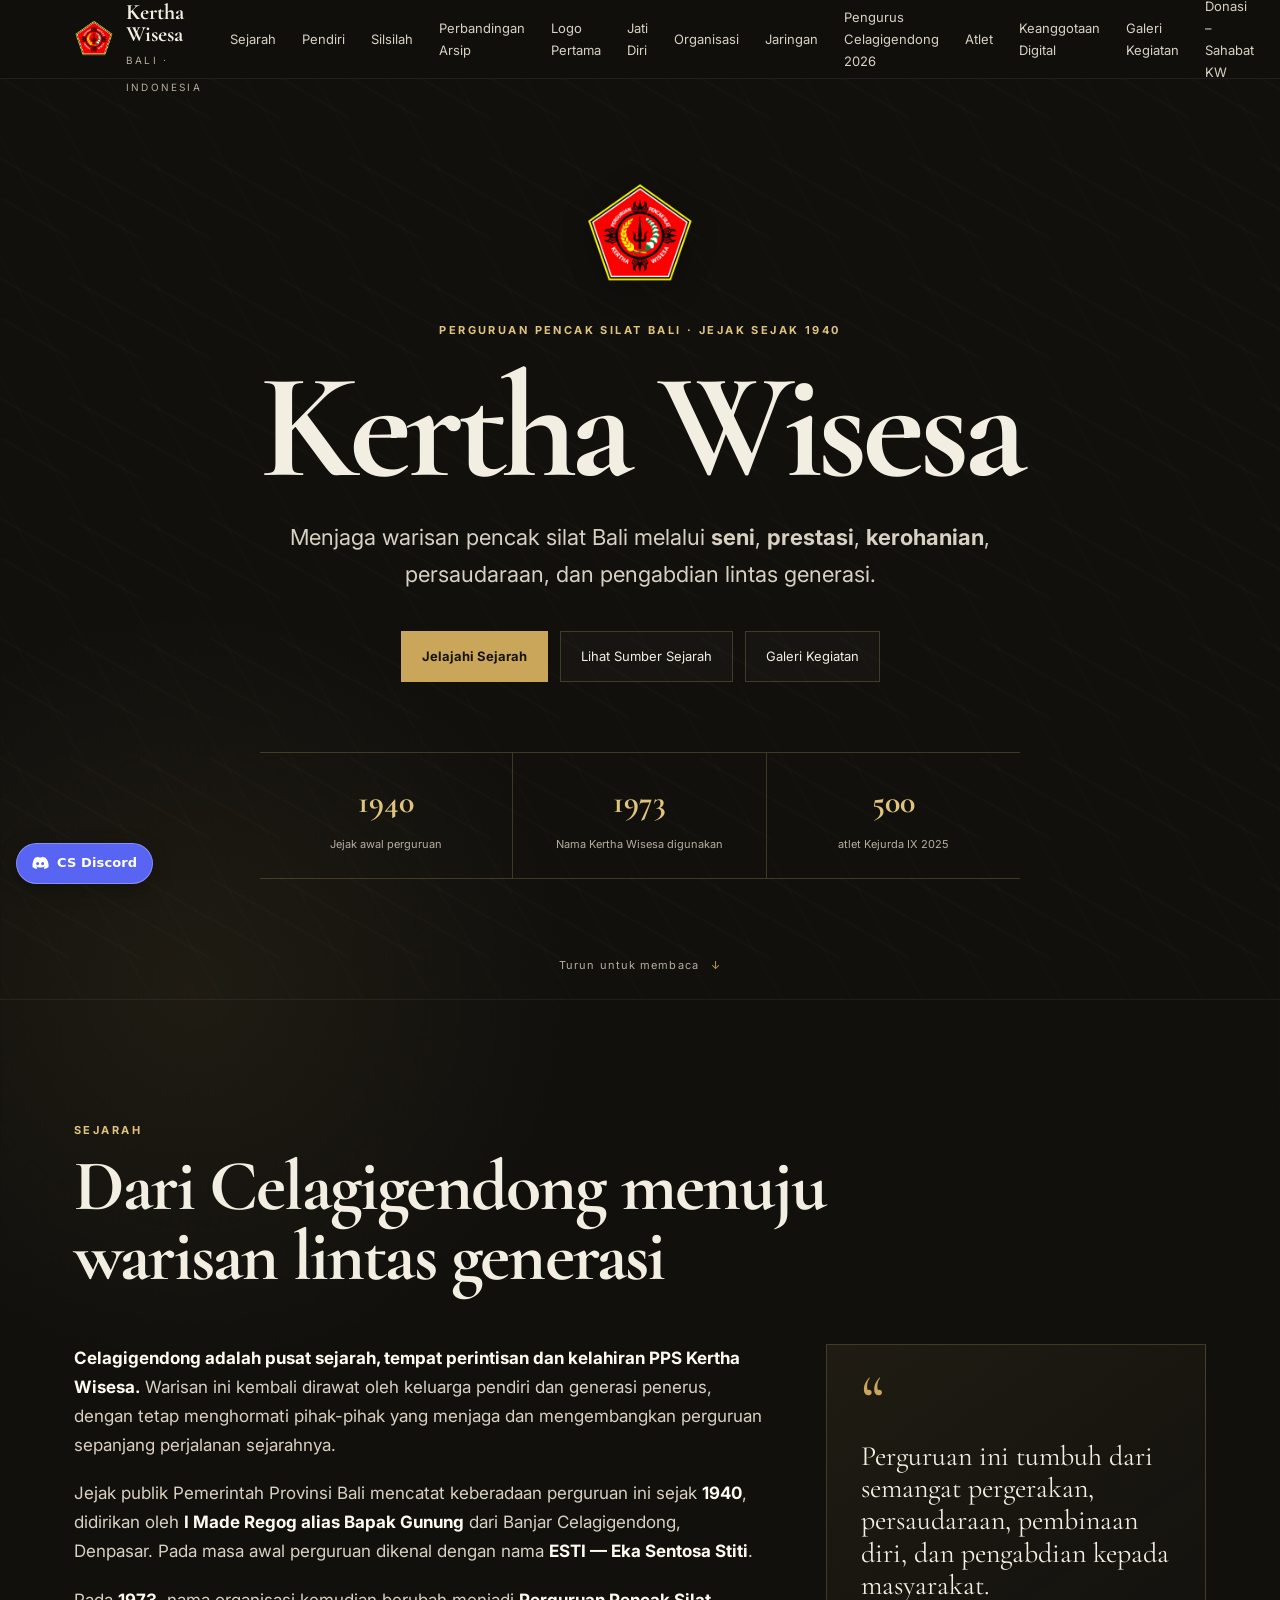
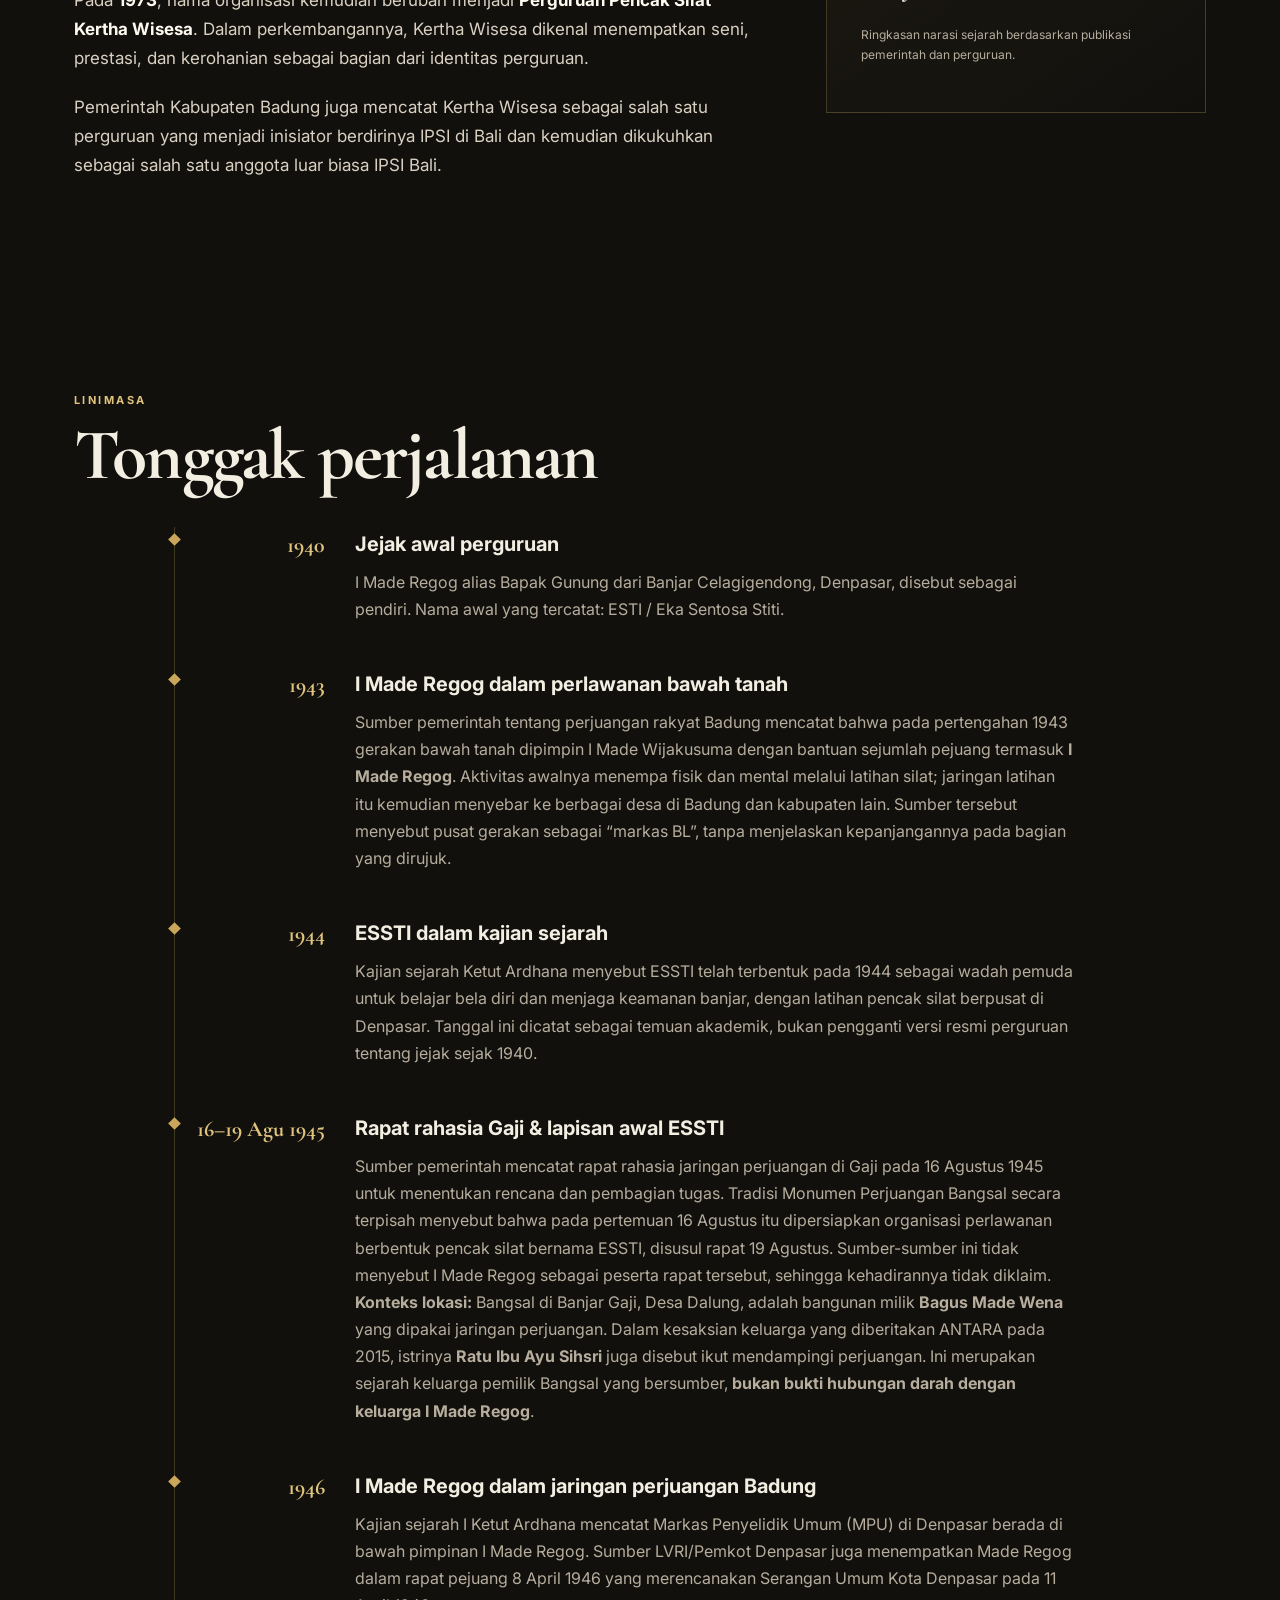
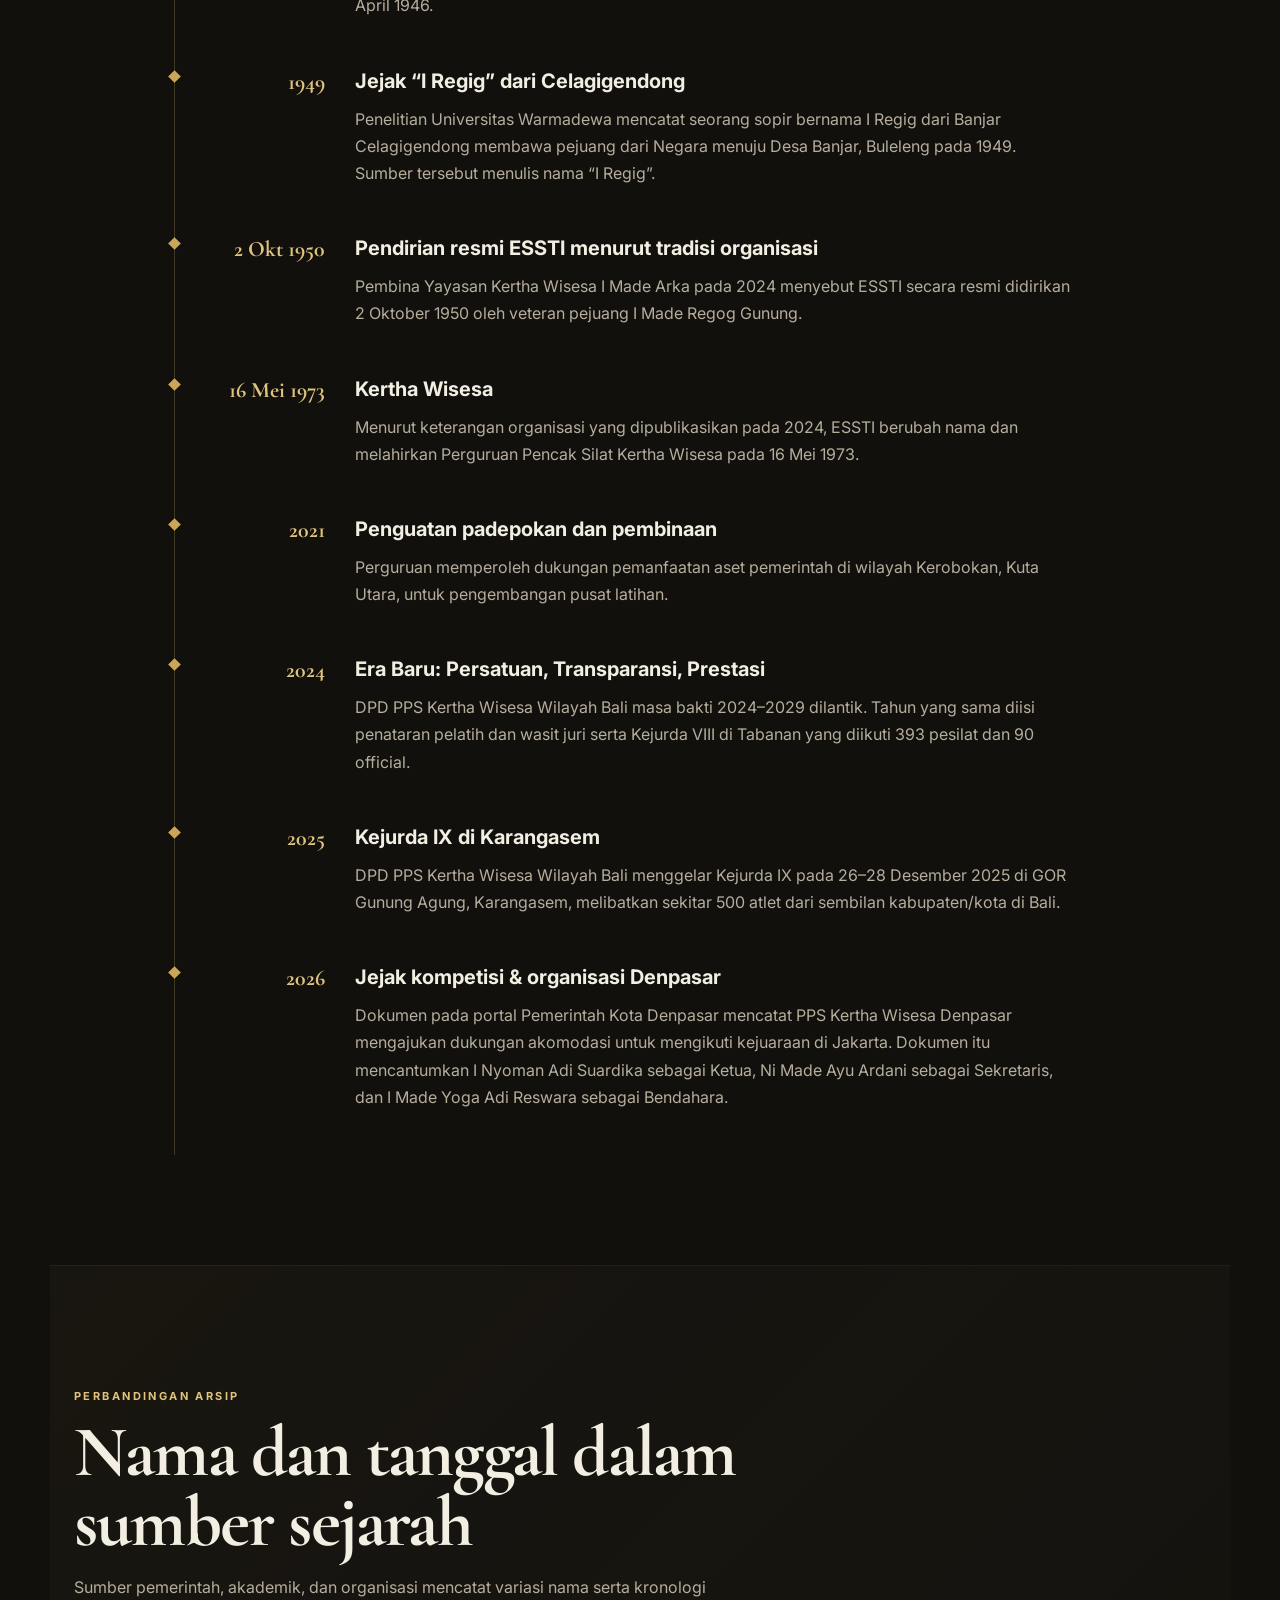
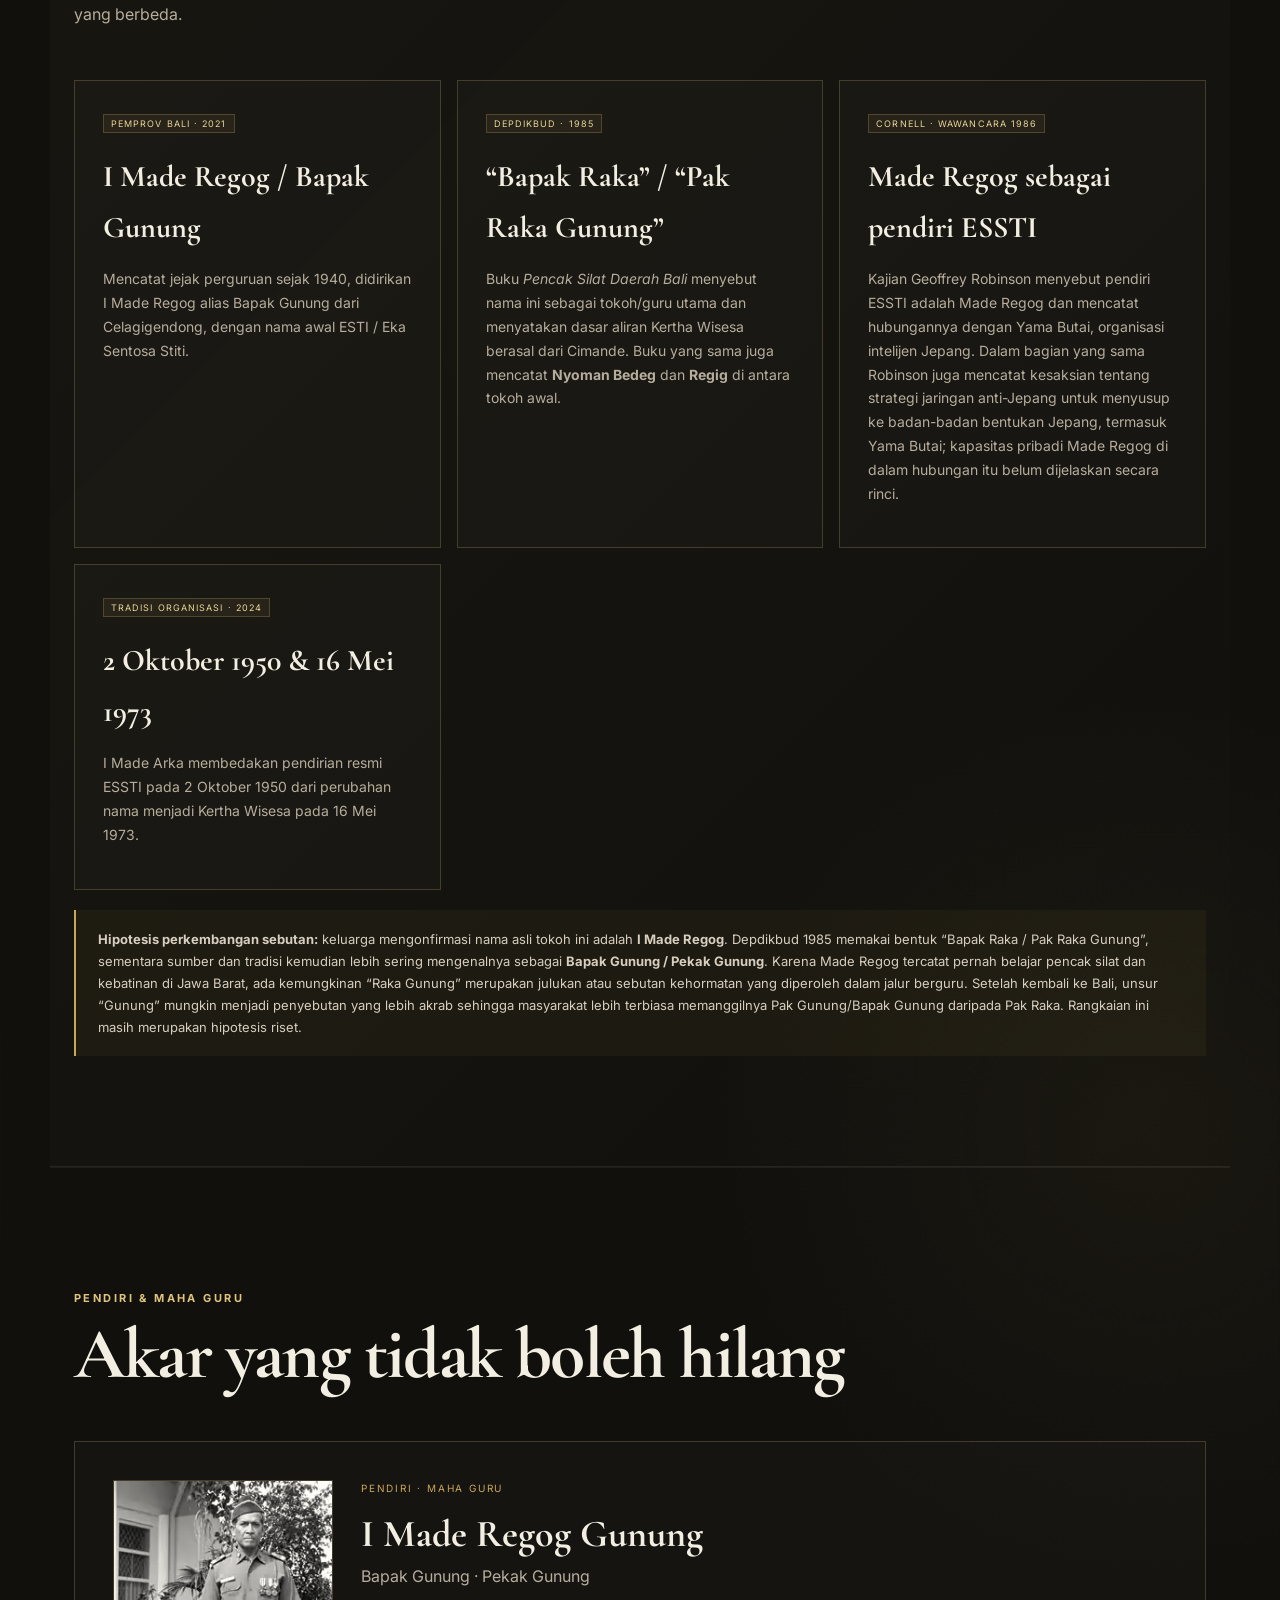
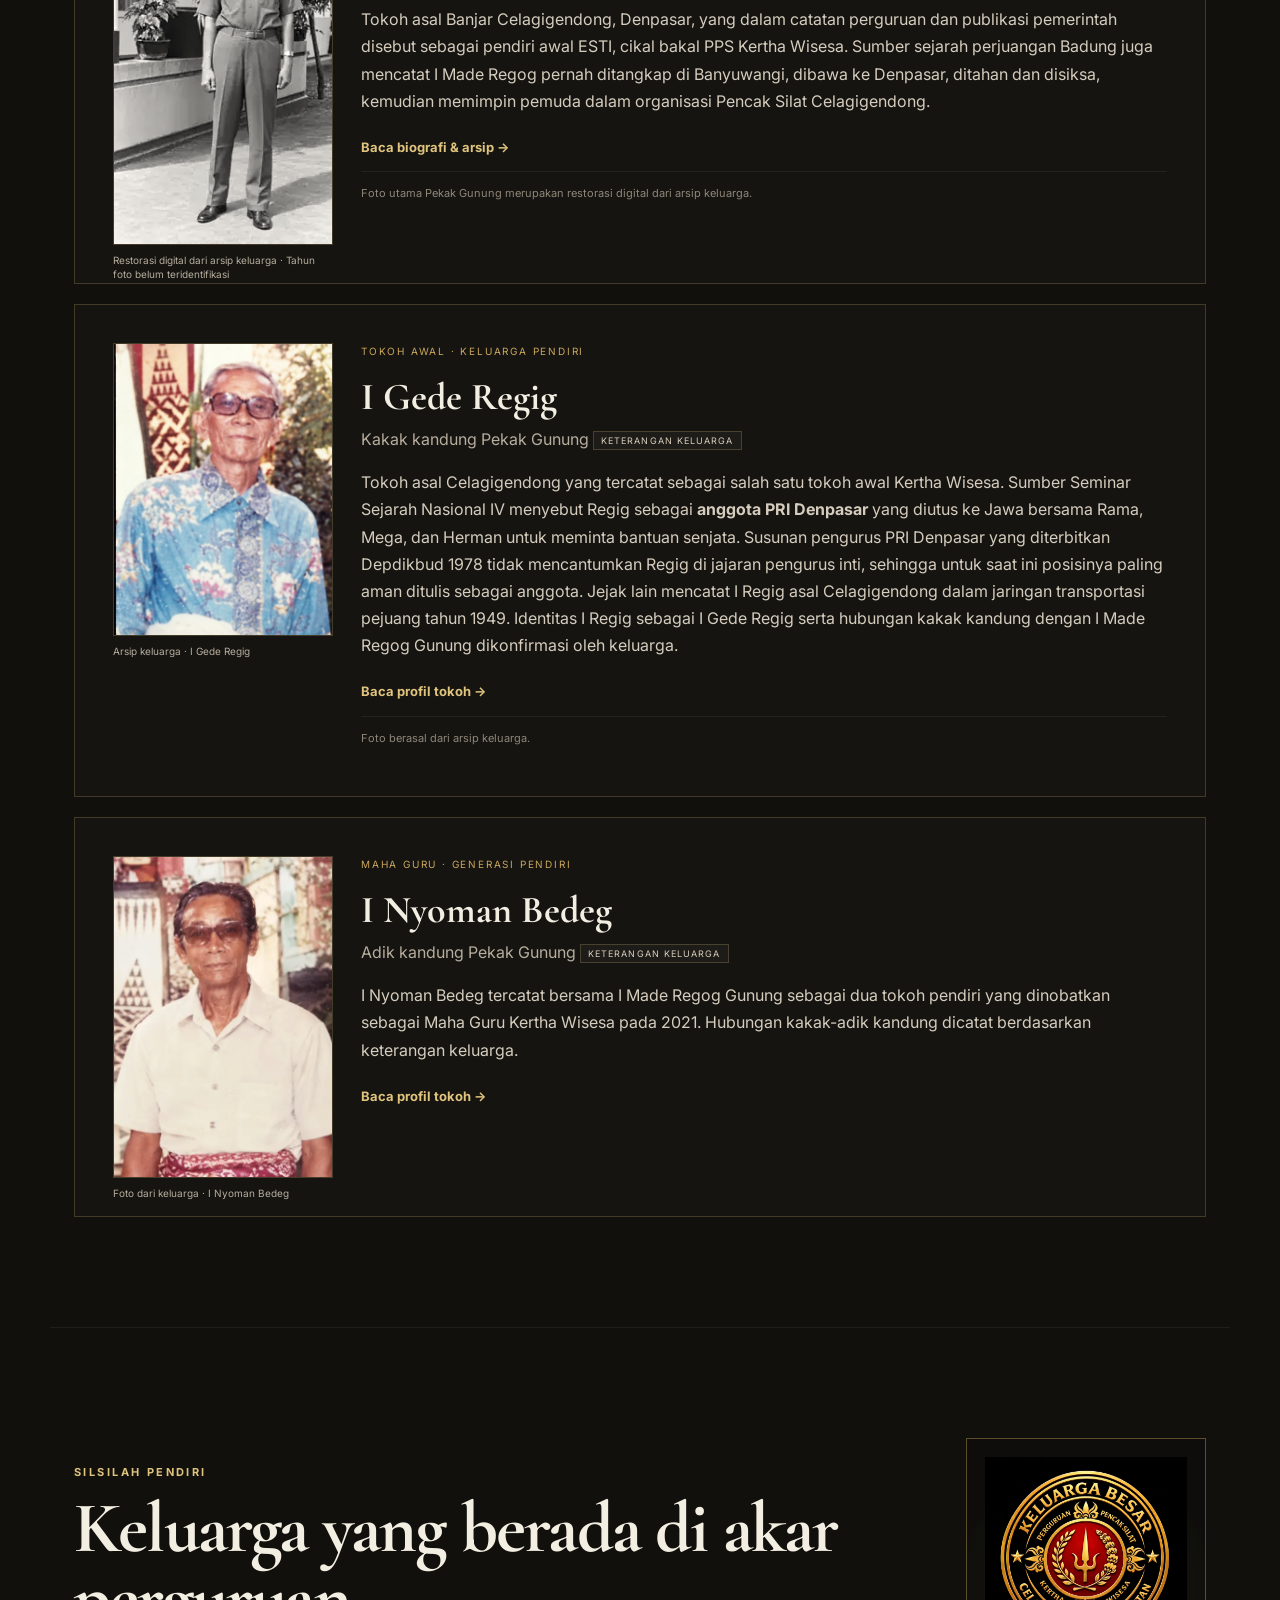
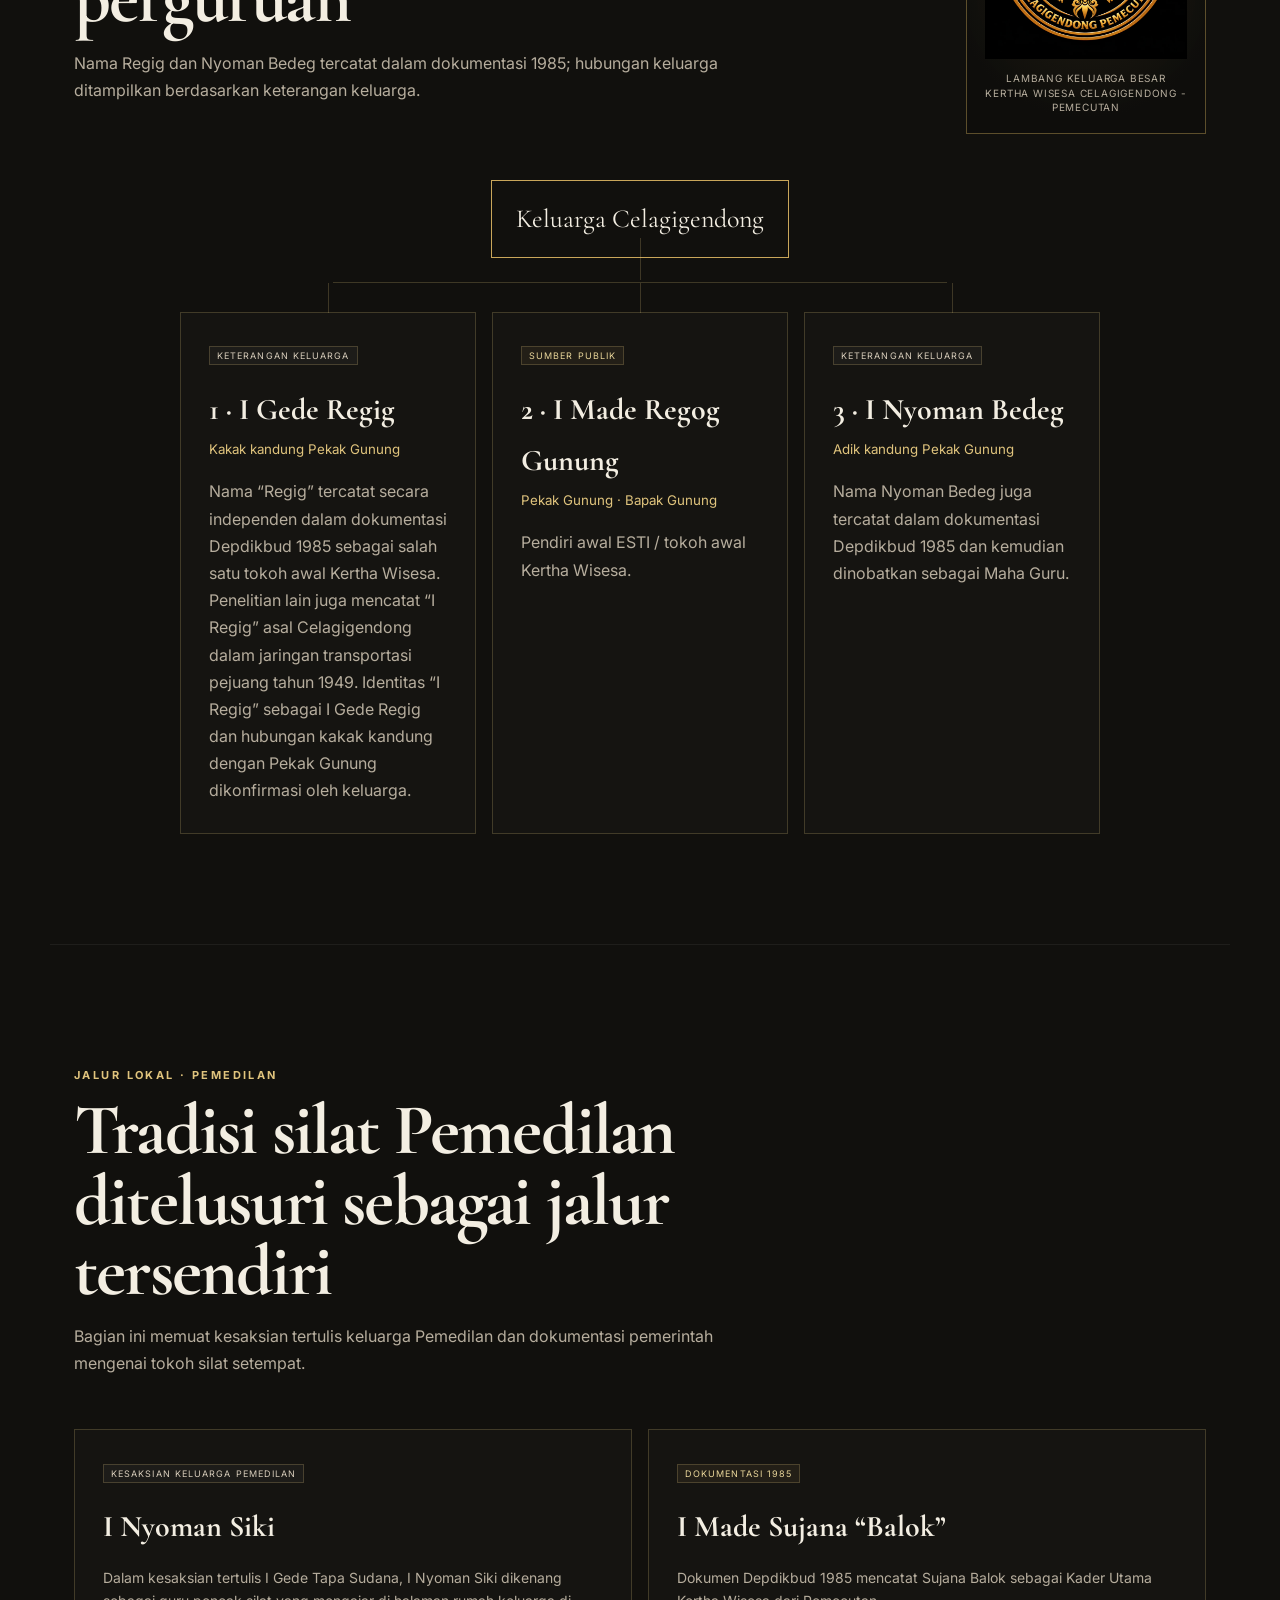
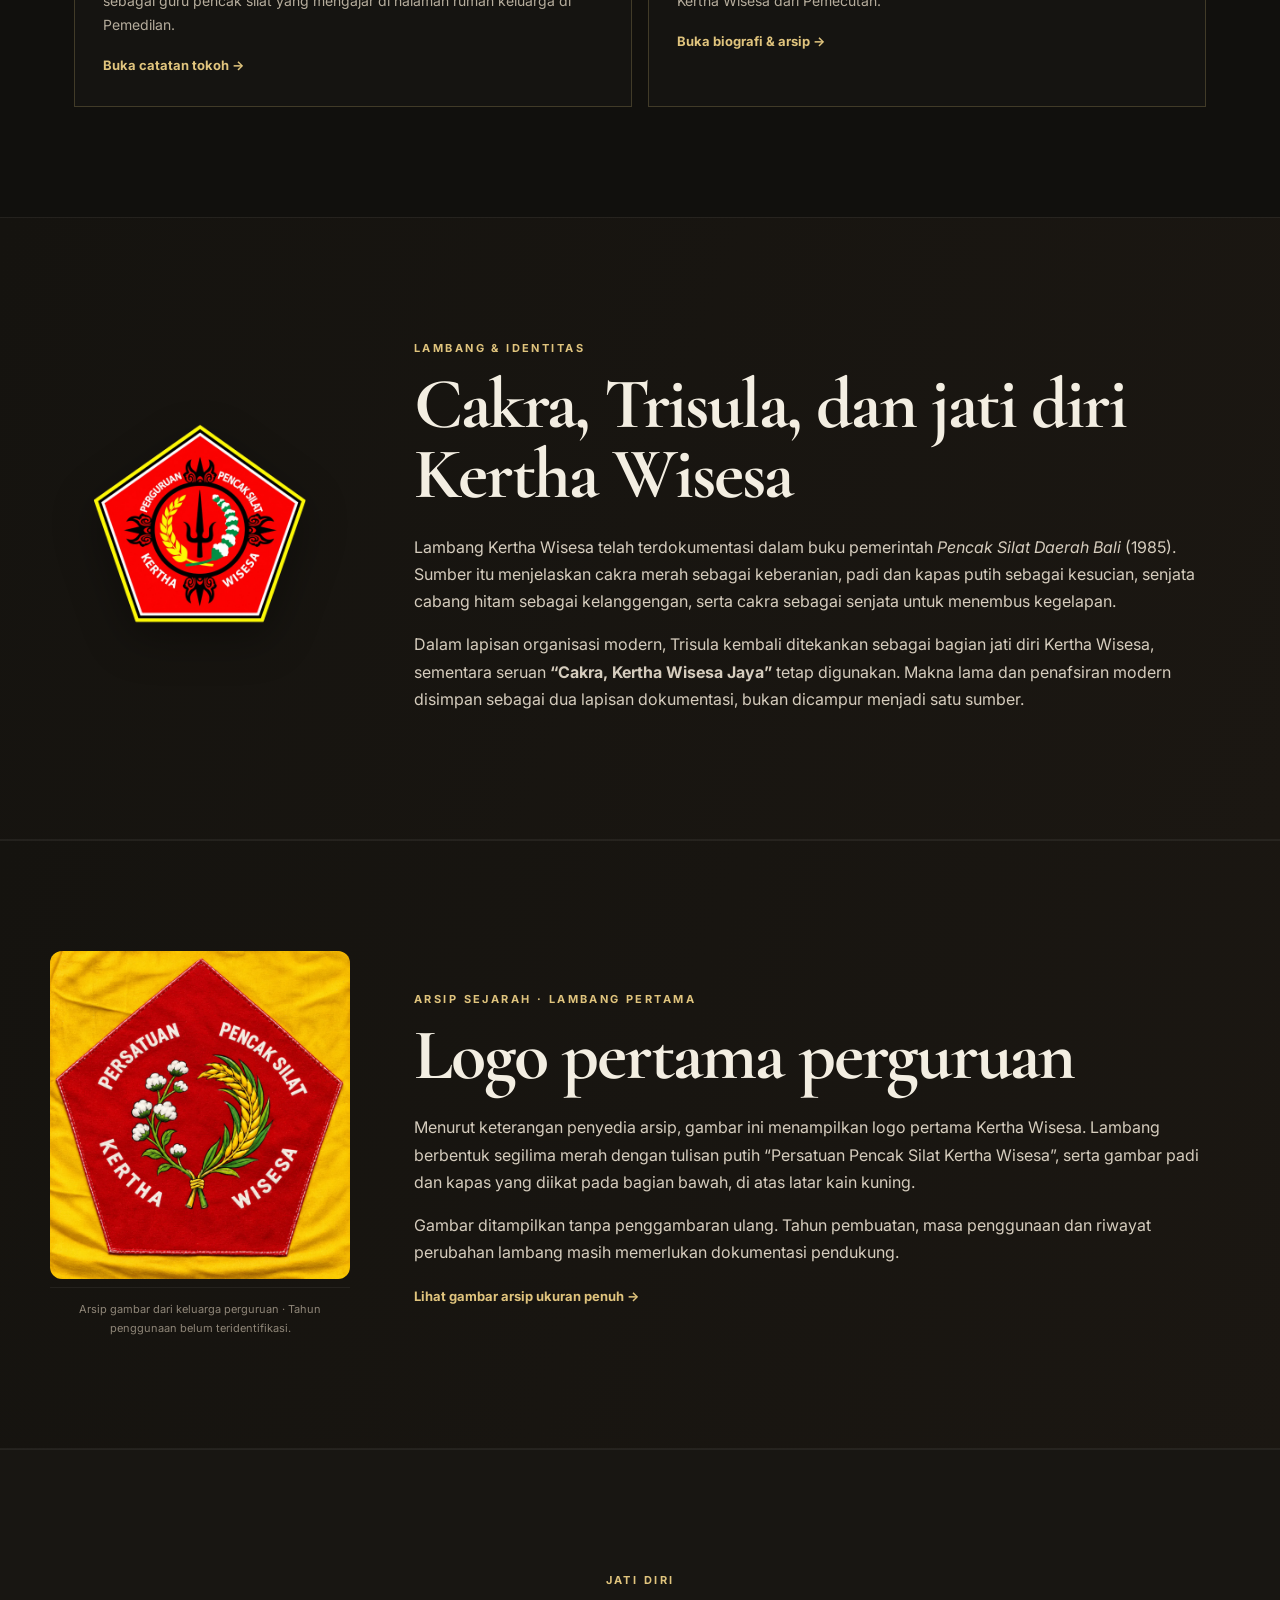
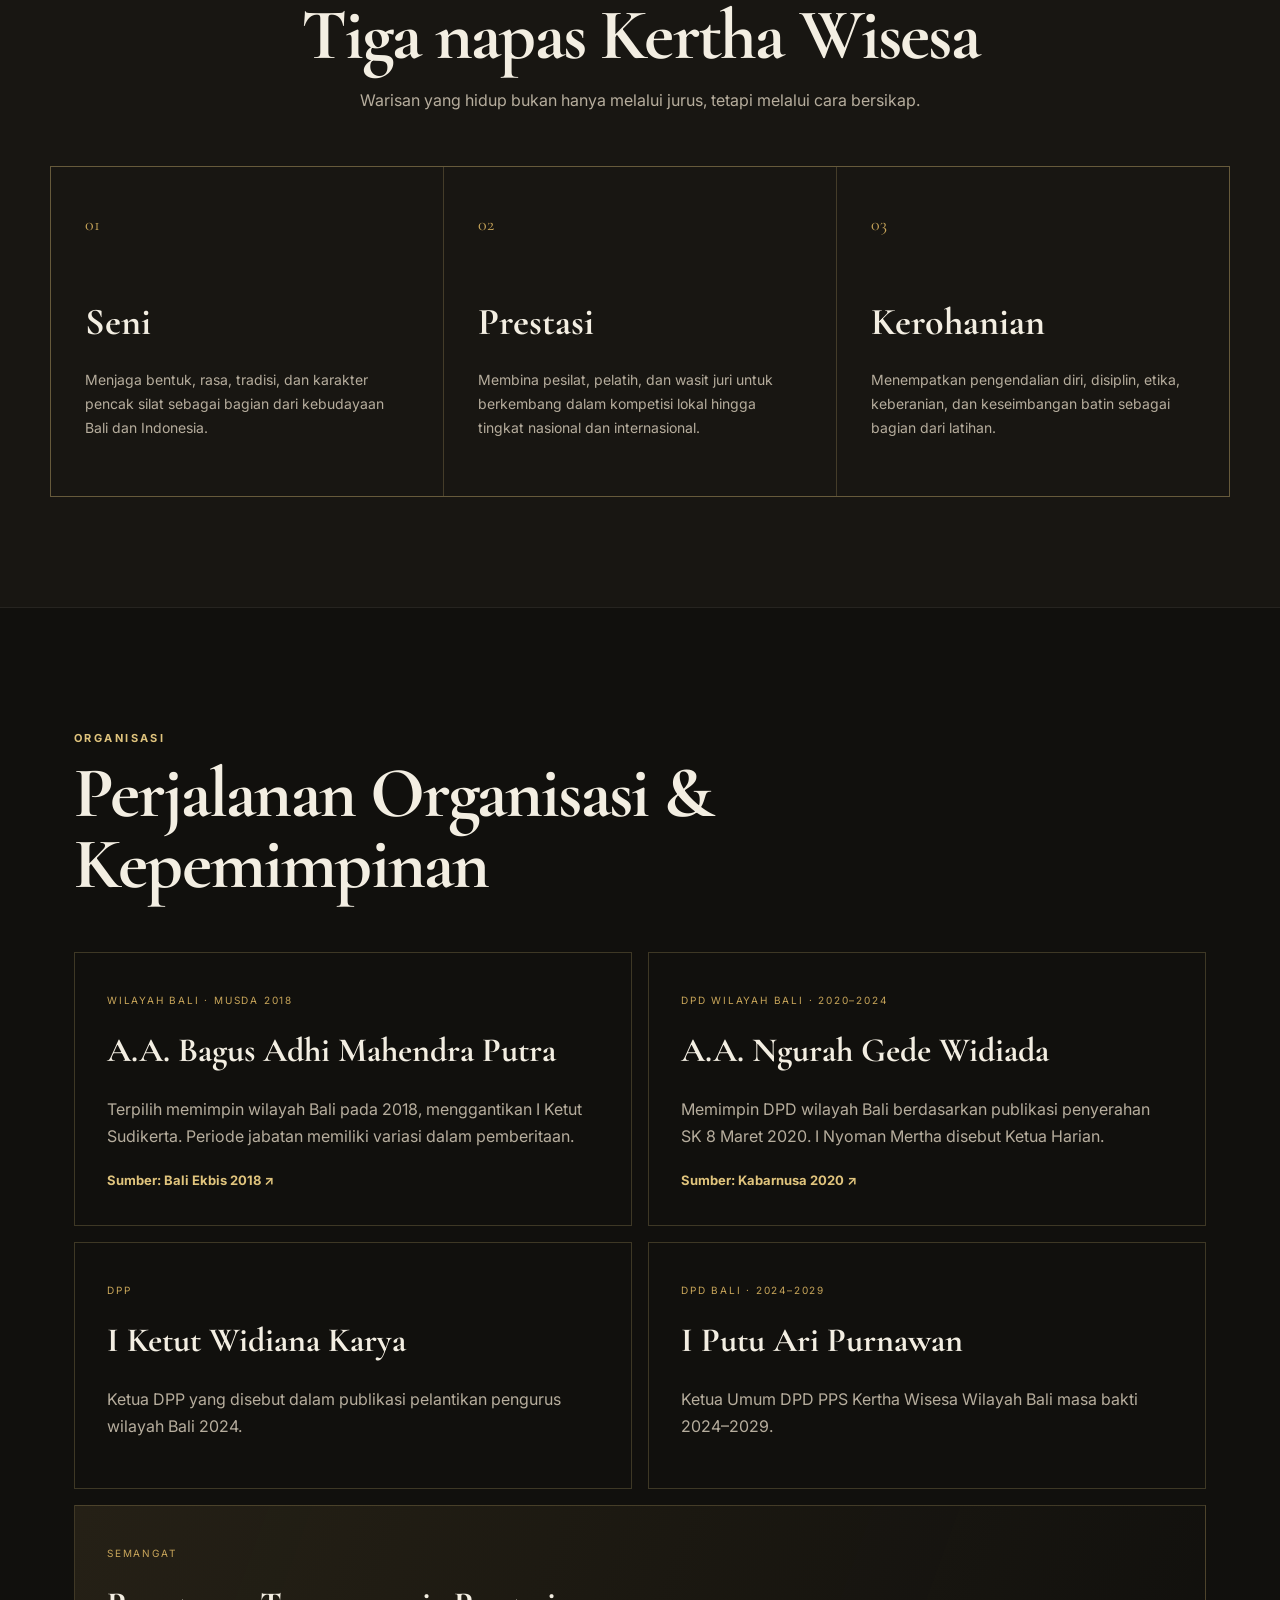
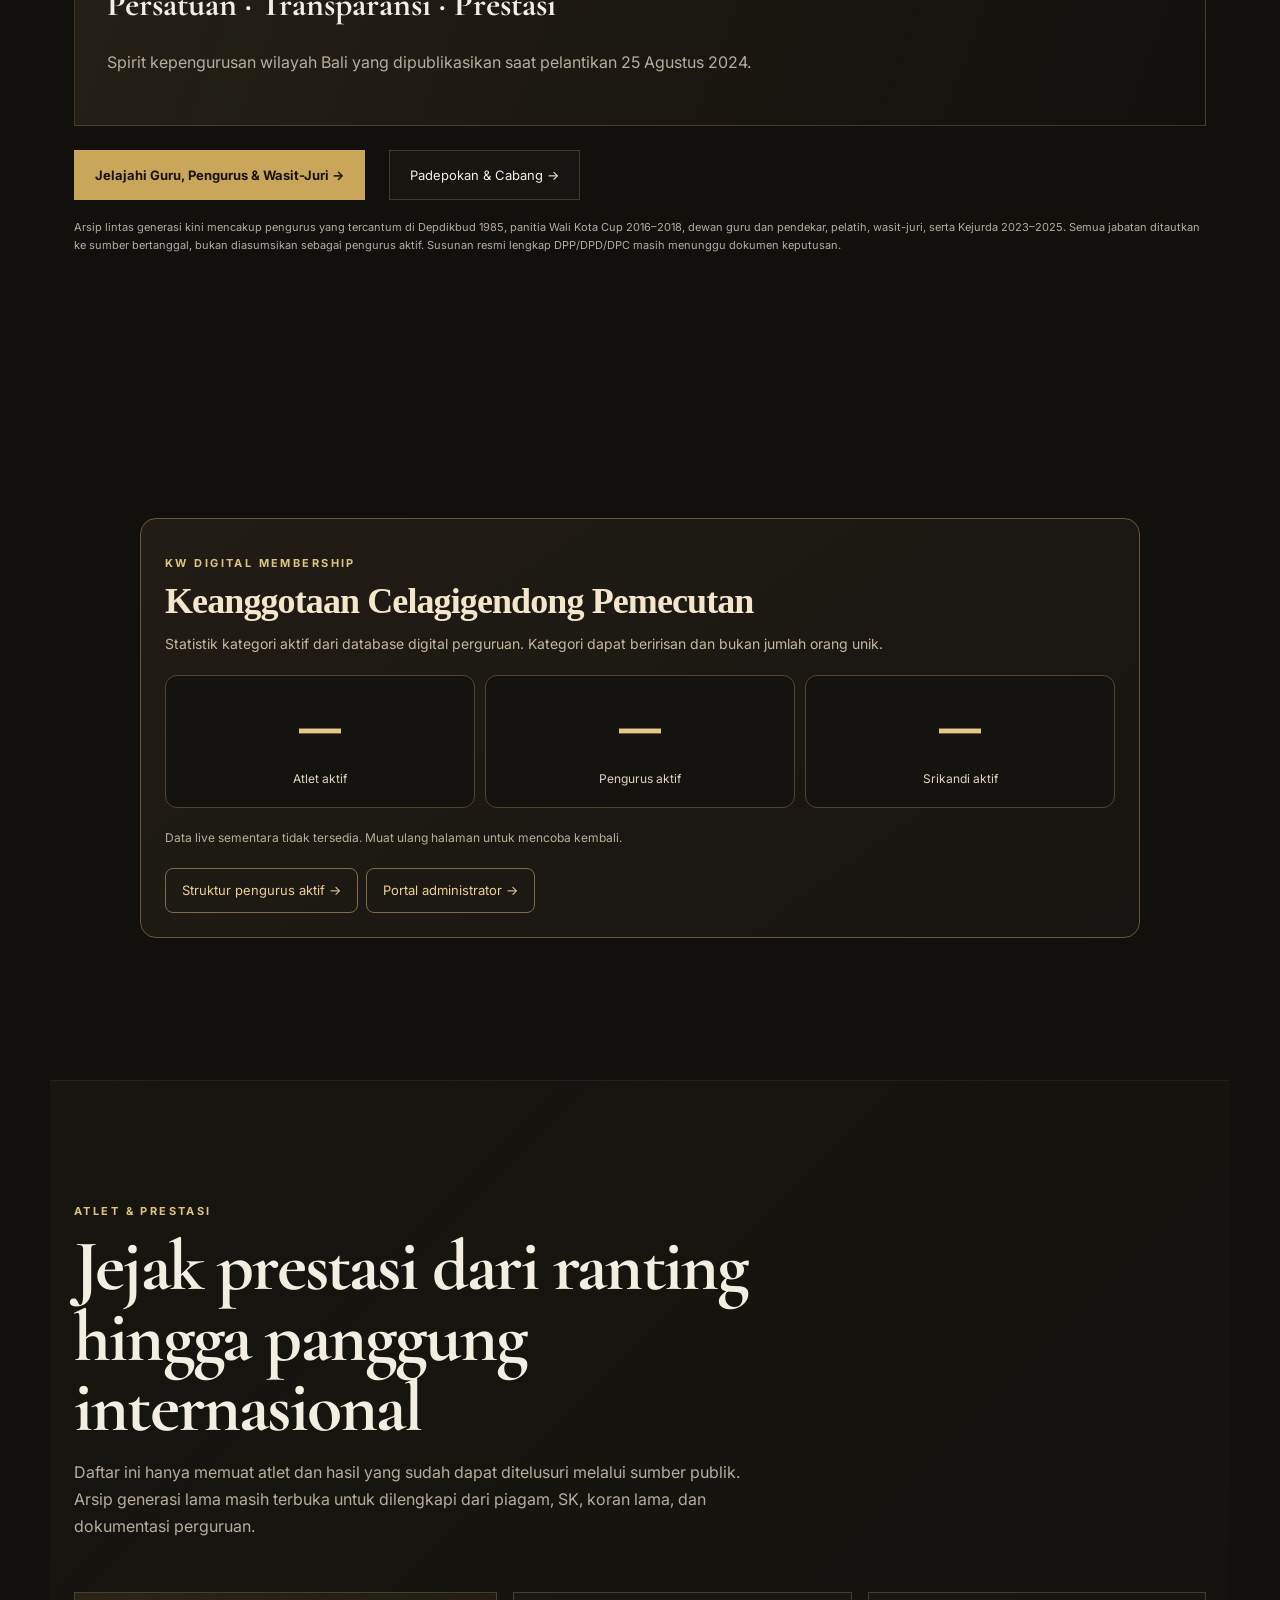
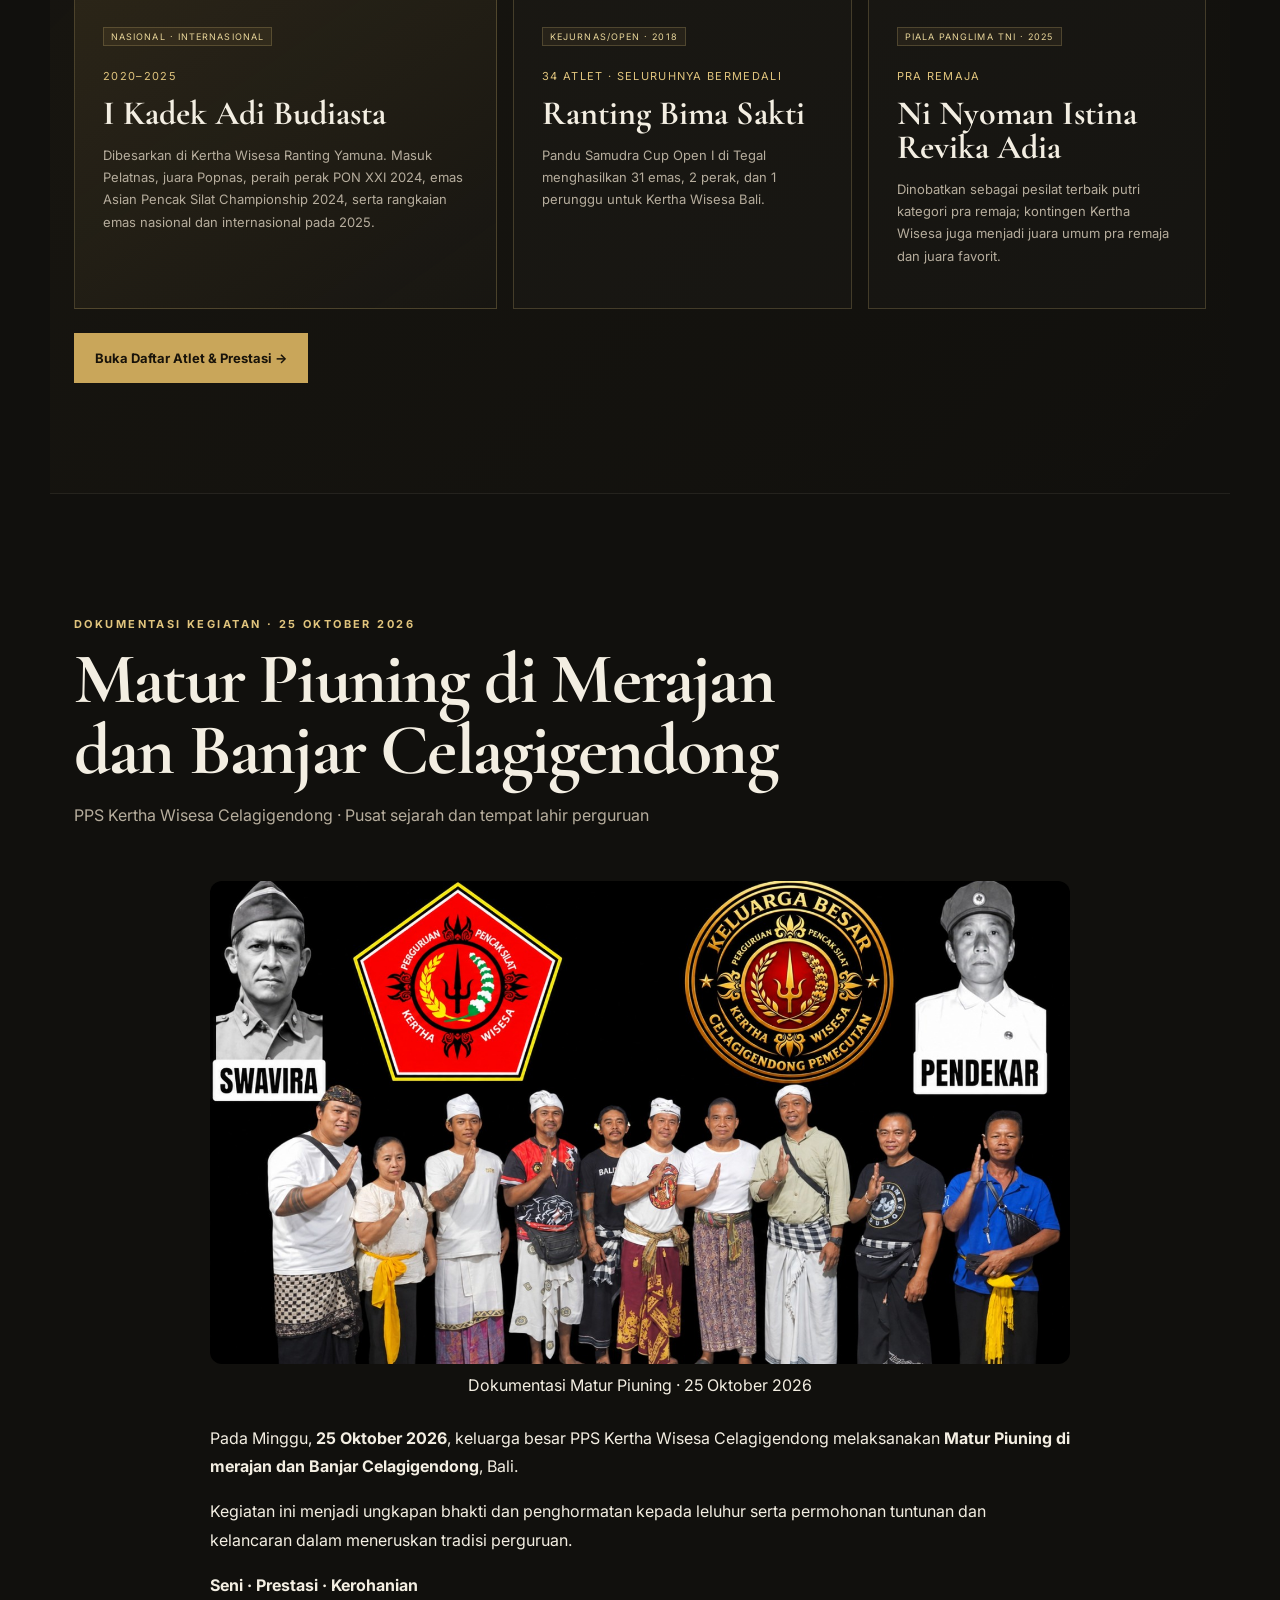
==== index.html @ cc43a7a0 "Add live membership statistics and administrator portal link on public website" ====
<!doctype html>
<html lang="id">
<head>
  <meta charset="utf-8" />
  <meta name="viewport" content="width=device-width, initial-scale=1" />
  <meta name="theme-color" content="#11100d" />
  <meta name="description" content="Perguruan Pencak Silat Kertha Wisesa — sejarah, warisan, nilai, prestasi, dan jejak perguruan pencak silat Bali." />
  <title>PPS Kertha Wisesa — Warisan Pencak Silat Bali</title>
  <link rel="preconnect" href="https://fonts.googleapis.com">
  <link rel="preconnect" href="https://fonts.gstatic.com" crossorigin>
  <link href="https://fonts.googleapis.com/css2?family=Cormorant+Garamond:wght@500;600;700&family=Inter:wght@400;500;600;700&display=swap" rel="stylesheet">
  <link rel="stylesheet" href="styles.css?v=24" />
<style id="kw-mobile-menu-fix">@media(max-width:820px){html.kw-menu-open,body.kw-menu-open{overflow:hidden!important}body.kw-menu-open #nadmo-discord-cs{display:none!important}body.kw-menu-open .site-header{z-index:10002!important;backdrop-filter:none!important}#nav.open{position:fixed!important;inset:78px 0 0 0!important;width:100%!important;height:auto!important;max-height:none!important;min-height:0!important;overflow-y:auto!important;display:block!important;background:#14120f!important;padding:8px 24px 40px!important;box-sizing:border-box!important;touch-action:pan-y;overscroll-behavior:contain;z-index:10001!important}#nav.open a{display:block!important;padding:10px 0!important;line-height:1.5!important;flex:none!important}}</style><script>document.addEventListener('DOMContentLoaded',function(){const n=document.getElementById('nav');if(!n)return;const mq=matchMedia('(max-width:820px)');const sync=()=>{const open=mq.matches&&n.classList.contains('open');document.body.classList.toggle('kw-menu-open',open);document.documentElement.classList.toggle('kw-menu-open',open);if(open)n.scrollTop=0};new MutationObserver(sync).observe(n,{attributes:true,attributeFilter:['class']});mq.addEventListener('change',sync);sync()});</script><link rel="stylesheet" href="membership-sync.css?v=1"><script src="membership-sync.js?v=1" defer></script></head>
<body>
  <div class="progress" id="progress"></div>

  <header class="site-header" id="top">
    <div class="nav-wrap">
      <a class="brand" href="#top" aria-label="PPS Kertha Wisesa">
        <img class="brand-logo" src="assets/kertha-wisesa-logo.webp?v=20261016-full" width="40" height="40" alt="Lambang PPS Kertha Wisesa" />
        <span>
          <strong>PPS Kertha Wisesa</strong>
          <small>Bali · Indonesia</small>
        </span>
      </a>

      <button class="menu-btn" id="menuBtn" aria-label="Buka menu" aria-expanded="false">Menu</button>

      <nav class="nav" id="nav">
        <a href="#sejarah">Sejarah</a>
        <a href="#pendiri">Pendiri</a>
        <a href="#silsilah">Silsilah</a>
        <a href="#arsip-perbandingan">Perbandingan Arsip</a>
        <a href="#logo-pertama">Logo Pertama</a>
        <a href="#nilai">Jati Diri</a>
        <a href="#organisasi">Organisasi</a>
        <a href="jaringan.html">Jaringan</a>
        <a href="pengurus-celagi-gendong-2026.html">Pengurus Celagigendong 2026</a>
        <a href="#atlet">Atlet</a>
        <a href="#keanggotaan">Keanggotaan Digital</a>
        <a href="galeri.html">Galeri Kegiatan</a>
        <a href="/transparansi.html">Donasi – Sahabat KW</a>
        <a href="#jejak">Jejak</a>
        <a href="#sumber">Arsip</a>
      </nav>
    </div>
  </header>

  <main>
    <section class="hero">
      <div class="hero-ornament ornament-a"></div>
      <div class="hero-ornament ornament-b"></div>
      <div class="hero-inner">
        <img class="hero-logo" src="assets/kertha-wisesa-logo.webp?v=20261016-full" width="112" height="112" alt="Lambang resmi PPS Kertha Wisesa" />
        <p class="eyebrow">Perguruan Pencak Silat Bali · Jejak sejak 1940</p>
        <h1>Kertha Wisesa</h1>
        <p class="hero-lead">
          Menjaga warisan pencak silat Bali melalui <strong>seni</strong>, <strong>prestasi</strong>,
          <strong>kerohanian</strong>, persaudaraan, dan pengabdian lintas generasi.
        </p>
        <div class="hero-actions">
          <a class="btn btn-primary" href="#sejarah">Jelajahi Sejarah</a>
          <a class="btn btn-ghost" href="#sumber">Lihat Sumber Sejarah</a>
          <a class="btn btn-ghost" href="galeri.html">Galeri Kegiatan</a>
        </div>

        <div class="hero-facts" aria-label="Fakta utama">
          <div><span>1940</span><small>Jejak awal perguruan</small></div>
          <div><span>1973</span><small>Nama Kertha Wisesa digunakan</small></div>
          <div><span>500</span><small>atlet Kejurda IX 2025</small></div>
        </div>
      </div>
      <a class="scroll-cue" href="#sejarah">Turun untuk membaca <span>↓</span></a>
    </section>

    <section class="section intro" id="sejarah">
      <div class="section-head">
        <p class="kicker">Sejarah</p>
        <h2>Dari Celagigendong menuju warisan lintas generasi</h2>
      </div>

      <div class="split">
        <div class="copy">
          <p>
            <strong>Celagigendong adalah pusat sejarah, tempat perintisan dan kelahiran PPS Kertha Wisesa.</strong>
            Warisan ini kembali dirawat oleh keluarga pendiri dan generasi penerus, dengan tetap menghormati
            pihak-pihak yang menjaga dan mengembangkan perguruan sepanjang perjalanan sejarahnya.
          </p>
          <p>
            Jejak publik Pemerintah Provinsi Bali mencatat keberadaan perguruan ini sejak
            <strong>1940</strong>, didirikan oleh <strong>I Made Regog alias Bapak Gunung</strong>
            dari Banjar Celagigendong, Denpasar. Pada masa awal perguruan dikenal dengan nama
            <strong>ESTI — Eka Sentosa Stiti</strong>.
          </p>
          <p>
            Pada <strong>1973</strong>, nama organisasi kemudian berubah menjadi
            <strong>Perguruan Pencak Silat Kertha Wisesa</strong>. Dalam perkembangannya, Kertha Wisesa
            dikenal menempatkan seni, prestasi, dan kerohanian sebagai bagian dari identitas perguruan.
          </p>
          <p>
            Pemerintah Kabupaten Badung juga mencatat Kertha Wisesa sebagai salah satu perguruan
            yang menjadi inisiator berdirinya IPSI di Bali dan kemudian dikukuhkan sebagai salah satu
            anggota luar biasa IPSI Bali.
          </p>
        </div>

        <aside class="quote-card">
          <span class="quote-mark">“</span>
          <blockquote>
            Perguruan ini tumbuh dari semangat pergerakan, persaudaraan, pembinaan diri,
            dan pengabdian kepada masyarakat.
          </blockquote>
          <p>Ringkasan narasi sejarah berdasarkan publikasi pemerintah dan perguruan.</p>
        </aside>
      </div>
    </section>

    <section class="section timeline-section">
      <div class="section-head compact">
        <p class="kicker">Linimasa</p>
        <h2>Tonggak perjalanan</h2>
      </div>

      <div class="timeline">
        <article>
          <time>1940</time>
          <div>
            <h3>Jejak awal perguruan</h3>
            <p>I Made Regog alias Bapak Gunung dari Banjar Celagigendong, Denpasar, disebut sebagai pendiri. Nama awal yang tercatat: ESTI / Eka Sentosa Stiti.</p>
          </div>
        </article>
        <article>
          <time>1943</time>
          <div>
            <h3>I Made Regog dalam perlawanan bawah tanah</h3>
            <p>Sumber pemerintah tentang perjuangan rakyat Badung mencatat bahwa pada pertengahan 1943 gerakan bawah tanah dipimpin I Made Wijakusuma dengan bantuan sejumlah pejuang termasuk <strong>I Made Regog</strong>. Aktivitas awalnya menempa fisik dan mental melalui latihan silat; jaringan latihan itu kemudian menyebar ke berbagai desa di Badung dan kabupaten lain. Sumber tersebut menyebut pusat gerakan sebagai “markas BL”, tanpa menjelaskan kepanjangannya pada bagian yang dirujuk.</p>
          </div>
        </article>
        <article>
          <time>1944</time>
          <div>
            <h3>ESSTI dalam kajian sejarah</h3>
            <p>Kajian sejarah Ketut Ardhana menyebut ESSTI telah terbentuk pada 1944 sebagai wadah pemuda untuk belajar bela diri dan menjaga keamanan banjar, dengan latihan pencak silat berpusat di Denpasar. Tanggal ini dicatat sebagai temuan akademik, bukan pengganti versi resmi perguruan tentang jejak sejak 1940.</p>
          </div>
        </article>
        <article>
          <time>16–19 Agu 1945</time>
          <div>
            <h3>Rapat rahasia Gaji & lapisan awal ESSTI</h3>
            <p>Sumber pemerintah mencatat rapat rahasia jaringan perjuangan di Gaji pada 16 Agustus 1945 untuk menentukan rencana dan pembagian tugas. Tradisi Monumen Perjuangan Bangsal secara terpisah menyebut bahwa pada pertemuan 16 Agustus itu dipersiapkan organisasi perlawanan berbentuk pencak silat bernama ESSTI, disusul rapat 19 Agustus. Sumber-sumber ini tidak menyebut I Made Regog sebagai peserta rapat tersebut, sehingga kehadirannya tidak diklaim.</p>
            <p><strong>Konteks lokasi:</strong> Bangsal di Banjar Gaji, Desa Dalung, adalah bangunan milik <strong>Bagus Made Wena</strong> yang dipakai jaringan perjuangan. Dalam kesaksian keluarga yang diberitakan ANTARA pada 2015, istrinya <strong>Ratu Ibu Ayu Sihsri</strong> juga disebut ikut mendampingi perjuangan. Ini merupakan sejarah keluarga pemilik Bangsal yang bersumber, <strong>bukan bukti hubungan darah dengan keluarga I Made Regog</strong>.</p>
          </div>
        </article>
        <article>
          <time>1946</time>
          <div>
            <h3>I Made Regog dalam jaringan perjuangan Badung</h3>
            <p>Kajian sejarah I Ketut Ardhana mencatat Markas Penyelidik Umum (MPU) di Denpasar berada di bawah pimpinan I Made Regog. Sumber LVRI/Pemkot Denpasar juga menempatkan Made Regog dalam rapat pejuang 8 April 1946 yang merencanakan Serangan Umum Kota Denpasar pada 11 April 1946.</p>
          </div>
        </article>
        <article>
          <time>1949</time>
          <div>
            <h3>Jejak “I Regig” dari Celagigendong</h3>
            <p>Penelitian Universitas Warmadewa mencatat seorang sopir bernama I Regig dari Banjar Celagigendong membawa pejuang dari Negara menuju Desa Banjar, Buleleng pada 1949. Sumber tersebut menulis nama “I Regig”.</p>
          </div>
        </article>
        <article>
          <time>2 Okt 1950</time>
          <div>
            <h3>Pendirian resmi ESSTI menurut tradisi organisasi</h3>
            <p>Pembina Yayasan Kertha Wisesa I Made Arka pada 2024 menyebut ESSTI secara resmi didirikan 2 Oktober 1950 oleh veteran pejuang I Made Regog Gunung.</p>
          </div>
        </article>
        <article>
          <time>16 Mei 1973</time>
          <div>
            <h3>Kertha Wisesa</h3>
            <p>Menurut keterangan organisasi yang dipublikasikan pada 2024, ESSTI berubah nama dan melahirkan Perguruan Pencak Silat Kertha Wisesa pada 16 Mei 1973.</p>
          </div>
        </article>
        <article>
          <time>2021</time>
          <div>
            <h3>Penguatan padepokan dan pembinaan</h3>
            <p>Perguruan memperoleh dukungan pemanfaatan aset pemerintah di wilayah Kerobokan, Kuta Utara, untuk pengembangan pusat latihan.</p>
          </div>
        </article>
        <article>
          <time>2024</time>
          <div>
            <h3>Era Baru: Persatuan, Transparansi, Prestasi</h3>
            <p>DPD PPS Kertha Wisesa Wilayah Bali masa bakti 2024–2029 dilantik. Tahun yang sama diisi penataran pelatih dan wasit juri serta Kejurda VIII di Tabanan yang diikuti 393 pesilat dan 90 official.</p>
          </div>
        </article>
        <article>
          <time>2025</time>
          <div>
            <h3>Kejurda IX di Karangasem</h3>
            <p>DPD PPS Kertha Wisesa Wilayah Bali menggelar Kejurda IX pada 26–28 Desember 2025 di GOR Gunung Agung, Karangasem, melibatkan sekitar 500 atlet dari sembilan kabupaten/kota di Bali.</p>
          </div>
        </article>
        <article>
          <time>2026</time>
          <div>
            <h3>Jejak kompetisi & organisasi Denpasar</h3>
            <p>Dokumen pada portal Pemerintah Kota Denpasar mencatat PPS Kertha Wisesa Denpasar mengajukan dukungan akomodasi untuk mengikuti kejuaraan di Jakarta. Dokumen itu mencantumkan I Nyoman Adi Suardika sebagai Ketua, Ni Made Ayu Ardani sebagai Sekretaris, dan I Made Yoga Adi Reswara sebagai Bendahara.</p>
          </div>
        </article>
      </div>
    </section>


    <section class="section research-note" id="arsip-perbandingan">
      <div class="section-head">
        <p class="kicker">Perbandingan Arsip</p>
        <h2>Nama dan tanggal dalam sumber sejarah</h2>
        <p class="section-sub">Sumber pemerintah, akademik, dan organisasi mencatat variasi nama serta kronologi yang berbeda.</p>
      </div>
      <div class="research-grid">
        <article>
          <span class="source-badge verified">Pemprov Bali · 2021</span>
          <h3>I Made Regog / Bapak Gunung</h3>
          <p>Mencatat jejak perguruan sejak 1940, didirikan I Made Regog alias Bapak Gunung dari Celagigendong, dengan nama awal ESTI / Eka Sentosa Stiti.</p>
        </article>
        <article>
          <span class="source-badge verified">Depdikbud · 1985</span>
          <h3>“Bapak Raka” / “Pak Raka Gunung”</h3>
          <p>Buku <em>Pencak Silat Daerah Bali</em> menyebut nama ini sebagai tokoh/guru utama dan menyatakan dasar aliran Kertha Wisesa berasal dari Cimande. Buku yang sama juga mencatat <strong>Nyoman Bedeg</strong> dan <strong>Regig</strong> di antara tokoh awal.</p>
        </article>
        <article>
          <span class="source-badge verified">Cornell · wawancara 1986</span>
          <h3>Made Regog sebagai pendiri ESSTI</h3>
          <p>Kajian Geoffrey Robinson menyebut pendiri ESSTI adalah Made Regog dan mencatat hubungannya dengan Yama Butai, organisasi intelijen Jepang. Dalam bagian yang sama Robinson juga mencatat kesaksian tentang strategi jaringan anti-Jepang untuk menyusup ke badan-badan bentukan Jepang, termasuk Yama Butai; kapasitas pribadi Made Regog di dalam hubungan itu belum dijelaskan secara rinci.</p>
        </article>
        <article>
          <span class="source-badge verified">Tradisi organisasi · 2024</span>
          <h3>2 Oktober 1950 & 16 Mei 1973</h3>
          <p>I Made Arka membedakan pendirian resmi ESSTI pada 2 Oktober 1950 dari perubahan nama menjadi Kertha Wisesa pada 16 Mei 1973.</p>
        </article>
      </div>
      <div class="research-warning">
        <strong>Hipotesis perkembangan sebutan:</strong> keluarga mengonfirmasi nama asli tokoh ini adalah <strong>I Made Regog</strong>. Depdikbud 1985 memakai bentuk “Bapak Raka / Pak Raka Gunung”, sementara sumber dan tradisi kemudian lebih sering mengenalnya sebagai <strong>Bapak Gunung / Pekak Gunung</strong>. Karena Made Regog tercatat pernah belajar pencak silat dan kebatinan di Jawa Barat, ada kemungkinan “Raka Gunung” merupakan julukan atau sebutan kehormatan yang diperoleh dalam jalur berguru. Setelah kembali ke Bali, unsur “Gunung” mungkin menjadi penyebutan yang lebih akrab sehingga masyarakat lebih terbiasa memanggilnya Pak Gunung/Bapak Gunung daripada Pak Raka. Rangkaian ini masih merupakan hipotesis riset.
      </div>
    </section>

    <section class="section founders" id="pendiri">
      <div class="section-head">
        <p class="kicker">Pendiri & Maha Guru</p>
        <h2>Akar yang tidak boleh hilang</h2>
      </div>

      <div class="founder-grid">
        <article class="founder-card feature">
          <figure class="founder-photo"><img src="[data-uri]" alt="I Made Regog Gunung atau Pekak Gunung"><figcaption>Restorasi digital dari arsip keluarga · Tahun foto belum teridentifikasi</figcaption></figure>
          <div class="founder-content">
            <p class="role">Pendiri · Maha Guru</p>
            <h3>I Made Regog Gunung</h3>
            <p class="alias">Bapak Gunung · Pekak Gunung</p>
            <p>
              Tokoh asal Banjar Celagigendong, Denpasar, yang dalam catatan perguruan dan
              publikasi pemerintah disebut sebagai pendiri awal ESTI, cikal bakal PPS Kertha Wisesa.
              Sumber sejarah perjuangan Badung juga mencatat I Made Regog pernah ditangkap di Banyuwangi,
              dibawa ke Denpasar, ditahan dan disiksa, kemudian memimpin pemuda dalam organisasi
              Pencak Silat Celagigendong.
            </p>
            <div class="founder-actions">
              <a class="text-link" href="tokoh/pekak-gunung.html">Baca biografi & arsip →</a>
            </div>
            <p class="note">Foto utama Pekak Gunung merupakan restorasi digital dari arsip keluarga.</p>
          </div>
        </article>

        <article class="founder-card feature">
          <figure class="founder-photo founder-photo--regig">
            <img src="assets/gede-regig.webp?v=20261008-new" width="900" height="1200" loading="lazy" alt="I Gede Regig, arsip keluarga">
            <figcaption>Arsip keluarga · I Gede Regig</figcaption>
          </figure>
          <div class="founder-content">
            <p class="role">Tokoh Awal · Keluarga Pendiri</p>
            <h3>I Gede Regig</h3>
            <p class="alias">Kakak kandung Pekak Gunung <span class="source-badge family">Keterangan keluarga</span></p>
            <p>
              Tokoh asal Celagigendong yang tercatat sebagai salah satu tokoh awal Kertha Wisesa.
              Sumber Seminar Sejarah Nasional IV menyebut Regig sebagai <strong>anggota PRI Denpasar</strong>
              yang diutus ke Jawa bersama Rama, Mega, dan Herman untuk meminta bantuan senjata.
              Susunan pengurus PRI Denpasar yang diterbitkan Depdikbud 1978 tidak mencantumkan Regig
              di jajaran pengurus inti, sehingga untuk saat ini posisinya paling aman ditulis sebagai anggota.
              Jejak lain mencatat I Regig asal Celagigendong dalam jaringan transportasi pejuang tahun 1949.
              Identitas I Regig sebagai I Gede Regig serta hubungan kakak kandung dengan I Made Regog Gunung
              dikonfirmasi oleh keluarga.
            </p>
            <div class="founder-actions">
              <a class="text-link" href="tokoh/gede-regig.html">Baca profil tokoh →</a>
            </div>
            <p class="note">Foto berasal dari arsip keluarga.</p>
          </div>
        </article>

        <article class="founder-card feature">
          <figure class="founder-photo">
            <img src="assets/nyoman-bedeg.webp" width="720" height="662" loading="lazy" alt="Potret I Nyoman Bedeg, berdasarkan identifikasi keluarga">
            <figcaption>Foto dari keluarga · I Nyoman Bedeg</figcaption>
          </figure>
          <div class="founder-content">
            <p class="role">Maha Guru · Generasi Pendiri</p>
            <h3>I Nyoman Bedeg</h3>
            <p class="alias">Adik kandung Pekak Gunung <span class="source-badge family">Keterangan keluarga</span></p>
            <p>
              I Nyoman Bedeg tercatat bersama I Made Regog Gunung sebagai dua tokoh pendiri yang
              dinobatkan sebagai Maha Guru Kertha Wisesa pada 2021. Hubungan kakak-adik kandung
              dicatat berdasarkan keterangan keluarga.
            </p>
            <div class="founder-actions">
              <a class="text-link" href="tokoh/nyoman-bedeg.html">Baca profil tokoh →</a>
            </div>
          </div>
        </article>
      </div>
    </section>


    <section class="section lineage" id="silsilah">
      <div class="lineage-intro">
        <div class="section-head">
          <p class="kicker">Silsilah Pendiri</p>
          <h2>Keluarga yang berada di akar perguruan</h2>
          <p class="section-sub">Nama Regig dan Nyoman Bedeg tercatat dalam dokumentasi 1985; hubungan keluarga ditampilkan berdasarkan keterangan keluarga.</p>
        </div>
        <figure class="family-emblem-card">
          <img src="assets/keluarga-besar-celagigendong-pemecutan.webp" width="272" height="272" alt="Lambang Keluarga Besar Kertha Wisesa Celagigendong Pemecutan">
          <figcaption>Lambang Keluarga Besar Kertha Wisesa Celagigendong - Pemecutan</figcaption>
        </figure>
      </div>

      <div class="lineage-tree">
        <div class="lineage-origin">Keluarga Celagigendong</div>
        <div class="lineage-branch lineage-three">
          <article>
            <span class="source-badge family">Keterangan keluarga</span>
            <strong>1 · I Gede Regig</strong>
            <small>Kakak kandung Pekak Gunung</small>
            <p>Nama “Regig” tercatat secara independen dalam dokumentasi Depdikbud 1985 sebagai salah satu tokoh awal Kertha Wisesa. Penelitian lain juga mencatat “I Regig” asal Celagigendong dalam jaringan transportasi pejuang tahun 1949. Identitas “I Regig” sebagai I Gede Regig dan hubungan kakak kandung dengan Pekak Gunung dikonfirmasi oleh keluarga.</p>
          </article>
          <article>
            <span class="source-badge verified">Sumber publik</span>
            <strong>2 · I Made Regog Gunung</strong>
            <small>Pekak Gunung · Bapak Gunung</small>
            <p>Pendiri awal ESTI / tokoh awal Kertha Wisesa.</p>
          </article>
          <article>
            <span class="source-badge family">Keterangan keluarga</span>
            <strong>3 · I Nyoman Bedeg</strong>
            <small>Adik kandung Pekak Gunung</small>
            <p>Nama Nyoman Bedeg juga tercatat dalam dokumentasi Depdikbud 1985 dan kemudian dinobatkan sebagai Maha Guru.</p>
          </article>
        </div>
      </div>
    </section>


    <section class="section local-lineage" id="pemedilan">
      <div class="section-head">
        <p class="kicker">Jalur Lokal · Pemedilan</p>
        <h2>Tradisi silat Pemedilan ditelusuri sebagai jalur tersendiri</h2>
        <p class="section-sub">Bagian ini memuat kesaksian tertulis keluarga Pemedilan dan dokumentasi pemerintah mengenai tokoh silat setempat.</p>
      </div>
      <div class="local-grid">
        <article>
          <span class="source-badge family">Kesaksian keluarga Pemedilan</span>
          <h3>I Nyoman Siki</h3>
          <p>Dalam kesaksian tertulis I Gede Tapa Sudana, I Nyoman Siki dikenang sebagai guru pencak silat yang mengajar di halaman rumah keluarga di Pemedilan.</p>
          <a class="text-link" href="tokoh/nyoman-siki.html">Buka catatan tokoh →</a>
        </article>
        <article>
          <span class="source-badge verified">Dokumentasi 1985</span>
          <h3>I Made Sujana “Balok”</h3>
          <p>Dokumen Depdikbud 1985 mencatat Sujana Balok sebagai Kader Utama Kertha Wisesa dari Pemecutan.</p>
          <a class="text-link" href="tokoh/made-sujana-balok.html">Buka biografi & arsip →</a>
        </article>
      </div>
    </section>

    <section class="section emblem" id="lambang">
      <div class="emblem-grid">
        <div class="emblem-visual">
          <img src="assets/kertha-wisesa-logo.webp?v=20261016-full" alt="Lambang PPS Kertha Wisesa">
        </div>
        <div>
          <p class="kicker">Lambang & Identitas</p>
          <h2>Cakra, Trisula, dan jati diri Kertha Wisesa</h2>
          <p>
            Lambang Kertha Wisesa telah terdokumentasi dalam buku pemerintah <em>Pencak Silat Daerah Bali</em> (1985).
            Sumber itu menjelaskan cakra merah sebagai keberanian, padi dan kapas putih sebagai kesucian,
            senjata cabang hitam sebagai kelanggengan, serta cakra sebagai senjata untuk menembus kegelapan.
          </p>
          <p>
            Dalam lapisan organisasi modern, Trisula kembali ditekankan sebagai bagian jati diri Kertha Wisesa,
            sementara seruan <strong>“Cakra, Kertha Wisesa Jaya”</strong> tetap digunakan. Makna lama dan penafsiran
            modern disimpan sebagai dua lapisan dokumentasi, bukan dicampur menjadi satu sumber.
          </p>
        </div>
      </div>
    </section>

    <section class="section emblem" id="logo-pertama">
      <div class="emblem-grid">
        <figure style="margin:0;text-align:center">
          <a href="assets/kertha-wisesa-logo-pertama.webp" target="_blank" rel="noopener">
            <img src="assets/kertha-wisesa-logo-pertama.webp" width="1404" height="1536" loading="lazy" decoding="async" alt="Logo pertama Persatuan Pencak Silat Kertha Wisesa, segilima merah pada kain kuning dengan padi dan kapas" style="width:100%;max-width:420px;height:auto;border-radius:12px">
          </a>
          <figcaption class="note">Arsip gambar dari keluarga perguruan · Tahun penggunaan belum teridentifikasi.</figcaption>
        </figure>
        <div>
          <p class="kicker">Arsip Sejarah · Lambang Pertama</p>
          <h2>Logo pertama perguruan</h2>
          <p>Menurut keterangan penyedia arsip, gambar ini menampilkan logo pertama Kertha Wisesa. Lambang berbentuk segilima merah dengan tulisan putih “Persatuan Pencak Silat Kertha Wisesa”, serta gambar padi dan kapas yang diikat pada bagian bawah, di atas latar kain kuning.</p>
          <p>Gambar ditampilkan tanpa penggambaran ulang. Tahun pembuatan, masa penggunaan dan riwayat perubahan lambang masih memerlukan dokumentasi pendukung.</p>
          <a class="text-link" href="assets/kertha-wisesa-logo-pertama.webp" target="_blank" rel="noopener">Lihat gambar arsip ukuran penuh →</a>
        </div>
      </div>
    </section>

    <section class="section values" id="nilai">
      <div class="section-head centered">
        <p class="kicker">Jati Diri</p>
        <h2>Tiga napas Kertha Wisesa</h2>
        <p class="section-sub">Warisan yang hidup bukan hanya melalui jurus, tetapi melalui cara bersikap.</p>
      </div>

      <div class="value-grid">
        <article>
          <div class="value-no">01</div>
          <h3>Seni</h3>
          <p>Menjaga bentuk, rasa, tradisi, dan karakter pencak silat sebagai bagian dari kebudayaan Bali dan Indonesia.</p>
        </article>
        <article>
          <div class="value-no">02</div>
          <h3>Prestasi</h3>
          <p>Membina pesilat, pelatih, dan wasit juri untuk berkembang dalam kompetisi lokal hingga tingkat nasional dan internasional.</p>
        </article>
        <article>
          <div class="value-no">03</div>
          <h3>Kerohanian</h3>
          <p>Menempatkan pengendalian diri, disiplin, etika, keberanian, dan keseimbangan batin sebagai bagian dari latihan.</p>
        </article>
      </div>
    </section>

    <section class="section org" id="organisasi">
      <div class="section-head">
        <p class="kicker">Organisasi</p>
        <h2>Perjalanan Organisasi &amp; Kepemimpinan</h2>
      </div>

      <div class="org-grid">
        <article class="org-card">
          <span class="label">Wilayah Bali · Musda 2018</span>
          <h3>A.A. Bagus Adhi Mahendra Putra</h3>
          <p>Terpilih memimpin wilayah Bali pada 2018, menggantikan I Ketut Sudikerta. Periode jabatan memiliki variasi dalam pemberitaan.</p>
          <a class="text-link" target="_blank" rel="noopener" href="https://www.baliekbis.com/gus-adhi-pimpin-kerta-wisesa-bali/">Sumber: Bali Ekbis 2018 ↗</a>
        </article>
        <article class="org-card">
          <span class="label">DPD Wilayah Bali · 2020–2024</span>
          <h3>A.A. Ngurah Gede Widiada</h3>
          <p>Memimpin DPD wilayah Bali berdasarkan publikasi penyerahan SK 8 Maret 2020. I Nyoman Mertha disebut Ketua Harian.</p>
          <a class="text-link" target="_blank" rel="noopener" href="https://kabarnusa.com/mantapkan-konsolidasi-perguruan-silat/">Sumber: Kabarnusa 2020 ↗</a>
        </article>
        <article class="org-card">
          <span class="label">DPP</span>
          <h3>I Ketut Widiana Karya</h3>
          <p>Ketua DPP yang disebut dalam publikasi pelantikan pengurus wilayah Bali 2024.</p>
        </article>
        <article class="org-card">
          <span class="label">DPD Bali · 2024–2029</span>
          <h3>I Putu Ari Purnawan</h3>
          <p>Ketua Umum DPD PPS Kertha Wisesa Wilayah Bali masa bakti 2024–2029.</p>
        </article>
        <article class="org-card motto">
          <span class="label">Semangat</span>
          <h3>Persatuan · Transparansi · Prestasi</h3>
          <p>Spirit kepengurusan wilayah Bali yang dipublikasikan saat pelantikan 25 Agustus 2024.</p>
        </article>
      </div>

      <div class="athlete-cta">
        <a class="btn btn-primary" href="pembinaan.html">Jelajahi Guru, Pengurus &amp; Wasit-Juri →</a>
        <a class="btn btn-ghost" href="jaringan.html">Padepokan &amp; Cabang →</a>
      </div>
      <p class="data-note">
        Arsip lintas generasi kini mencakup pengurus yang tercantum di Depdikbud 1985, panitia Wali Kota Cup 2016–2018, dewan guru dan pendekar, pelatih, wasit-juri, serta Kejurda 2023–2025.
        Semua jabatan ditautkan ke sumber bertanggal, bukan diasumsikan sebagai pengurus aktif. Susunan resmi lengkap DPP/DPD/DPC masih menunggu dokumen keputusan.
      </p>
    </section>


    <section id="keanggotaan" class="section"><div class="kw-live" data-kw-live><p class="kicker">KW Digital Membership</p><h2>Keanggotaan Celagigendong Pemecutan</h2><p class="kw-live-sub">Statistik kategori aktif dari database digital perguruan. Kategori dapat beririsan dan bukan jumlah orang unik.</p><div class="kw-live-stats"><div class="kw-live-stat"><strong data-kw-count="athletes">—</strong><span>Atlet aktif</span></div><div class="kw-live-stat"><strong data-kw-count="officers">—</strong><span>Pengurus aktif</span></div><div class="kw-live-stat"><strong data-kw-count="srikandi">—</strong><span>Srikandi aktif</span></div></div><p class="kw-live-status" data-kw-status aria-live="polite">Memuat data keanggotaan...</p><a class="kw-live-link" href="pengurus-celagi-gendong-2026.html#pengurus-aktif">Struktur pengurus aktif →</a><a class="kw-live-link" href="https://memberkw.nadmo.id/">Portal administrator →</a></div></section>
<section class="section athlete-teaser" id="atlet">
      <div class="section-head">
        <p class="kicker">Atlet & Prestasi</p>
        <h2>Jejak prestasi dari ranting hingga panggung internasional</h2>
        <p class="section-sub">Daftar ini hanya memuat atlet dan hasil yang sudah dapat ditelusuri melalui sumber publik. Arsip generasi lama masih terbuka untuk dilengkapi dari piagam, SK, koran lama, dan dokumentasi perguruan.</p>
      </div>
      <div class="athlete-highlight-grid">
        <article class="athlete-highlight feature-athlete">
          <span class="source-badge verified">Nasional · Internasional</span>
          <p class="athlete-year">2020–2025</p>
          <h3>I Kadek Adi Budiasta</h3>
          <p>Dibesarkan di Kertha Wisesa Ranting Yamuna. Masuk Pelatnas, juara Popnas, peraih perak PON XXI 2024, emas Asian Pencak Silat Championship 2024, serta rangkaian emas nasional dan internasional pada 2025.</p>
        </article>
        <article class="athlete-highlight">
          <span class="source-badge verified">Kejurnas/Open · 2018</span>
          <p class="athlete-year">34 atlet · seluruhnya bermedali</p>
          <h3>Ranting Bima Sakti</h3>
          <p>Pandu Samudra Cup Open I di Tegal menghasilkan 31 emas, 2 perak, dan 1 perunggu untuk Kertha Wisesa Bali.</p>
        </article>
        <article class="athlete-highlight">
          <span class="source-badge verified">Piala Panglima TNI · 2025</span>
          <p class="athlete-year">Pra Remaja</p>
          <h3>Ni Nyoman Istina Revika Adia</h3>
          <p>Dinobatkan sebagai pesilat terbaik putri kategori pra remaja; kontingen Kertha Wisesa juga menjadi juara umum pra remaja dan juara favorit.</p>
        </article>
      </div>
      <div class="athlete-cta">
        <a class="btn btn-primary" href="atlet.html">Buka Daftar Atlet & Prestasi →</a>
        
      </div>
    </section>

    <section class="section" id="matur-piuning-2026">
      <div class="section-head">
        <p class="kicker">Dokumentasi Kegiatan · 25 Oktober 2026</p>
        <h2>Matur Piuning di Merajan dan Banjar Celagigendong</h2>
        <p class="section-sub">PPS Kertha Wisesa Celagigendong · Pusat sejarah dan tempat lahir perguruan</p>
      </div>
      <figure style="max-width:860px;margin:0 auto 24px"><img src="assets/matur-piuning-celagigendong-2026.png" alt="Foto asli Matur Piuning PPS Kertha Wisesa Celagigendong, 25 Oktober 2026" loading="lazy" style="width:100%;height:auto;display:block;border-radius:12px"><figcaption style="margin-top:8px;text-align:center">Dokumentasi Matur Piuning · 25 Oktober 2026</figcaption></figure><div style="max-width:860px;margin:0 auto;line-height:1.8">
        <p>Pada Minggu, <strong>25 Oktober 2026</strong>, keluarga besar PPS Kertha Wisesa Celagigendong melaksanakan <strong>Matur Piuning di merajan dan Banjar Celagigendong</strong>, Bali.</p>
        <p>Kegiatan ini menjadi ungkapan bhakti dan penghormatan kepada leluhur serta permohonan tuntunan dan kelancaran dalam meneruskan tradisi perguruan.</p>
        <p><strong>Seni · Prestasi · Kerohanian</strong></p>
      </div>
    </section>

    <section class="section legacy" id="jejak">
      <div class="section-head">
        <p class="kicker">Jejak & Pembinaan</p>
        <h2>Tradisi yang tetap bergerak</h2>
        <p class="section-sub">Angka ringkas memakai data Kejurda terbaru yang sudah terverifikasi publik: Kejurda IX PPS Kertha Wisesa Bali 2025 di Karangasem.</p>
      </div>

      <div class="stat-strip">
        <div><strong>500</strong><span>atlet mengikuti Kejurda IX 2025 di Karangasem</span></div>
        <div><strong>9</strong><span>kabupaten/kota Bali terwakili</span></div>
        <div><strong>IX</strong><span>Kejurda PPS Kertha Wisesa tingkat Bali · 26–28 Desember 2025</span></div>
      </div>

      <div class="legacy-grid">
        <article>
          <h3>Padepokan & Ranting</h3>
          <p>Jejak pemerintah menempatkan Padepokan Pusat Kertha Wisesa di Kerobokan, Kuta Utara. Arsip jaringan kini juga menghimpun ranting, cabang, alamat, pengurus, dan status verifikasinya.</p>
          <a class="text-link" href="jaringan.html">Buka jaringan padepokan & ranting →</a>
        </article>
        <article>
          <h3>Atlet</h3>
          <p>Kertha Wisesa aktif dalam pembinaan atlet dan kejuaraan IPSI, termasuk jalur menuju kompetisi pelajar, provinsi, nasional, hingga pelatnas.</p>
        </article>
        <article>
          <h3>Pelatih & Wasit Juri</h3>
          <p>Program penataran pelatih dan wasit juri terus dijalankan untuk meningkatkan kualitas SDM dan profesionalisme pertandingan.</p>
        </article>
        <article>
          <h3>Pelestarian</h3>
          <p>Kertha Wisesa diposisikan sebagai warisan budaya pencak silat yang dijaga melalui regenerasi, persaudaraan antarwilayah, dan modernisasi organisasi.</p>
        </article>
      </div>
    </section>

    <section class="section sources" id="sumber">
      <div class="section-head">
        <p class="kicker">Arsip & Sumber</p>
        <h2>Sejarah harus bisa ditelusuri</h2>
        <p class="section-sub">
          Daftar berikut memuat sumber utama yang digunakan pada halaman sejarah ini.
        </p>
      </div>

      <div class="source-list">
        <a href="https://www.baliprov.go.id/web/gubernur-wayan-koster-dinobatkan-sebagai-dewan-penasehat-utama-pps-kertha-wisesa-wilayah-bali/">
          <span>01</span>
          <div><strong>Pemerintah Provinsi Bali</strong><small>Sejarah 1940, I Made Regog/Bapak Gunung, ESTI, perubahan nama 1973.</small></div>
          <b>↗</b>
        </a>
        <a href="https://setda.badungkab.go.id/berita/54099-wabup-suiasa-hadiri-penutupan-kejurda-vii-pps-kertha-wisesa">
          <span>02</span>
          <div><strong>Pemerintah Kabupaten Badung</strong><small>Peran Kertha Wisesa sebagai salah satu inisiator IPSI Bali dan jejak Kejurda VII.</small></div>
          <b>↗</b>
        </a>
        <a href="https://repositori.kemendikdasmen.go.id/7497/1/PENCAK%20SILAT%20DAERAH%20BALI.pdf">
          <span>03</span>
          <div><strong>Repositori Kemendikdasmen</strong><small>Dokumentasi sejarah pencak silat daerah Bali, termasuk Kertha Wisesa.</small></div>
          <b>↗</b>
        </a>
        <a href="https://kabarbalihits.com/2024/08/26/pengurus-dpd-pps-kertha-wisesa-wilayah-bali-resmi-dilantik-semangat-era-baru-wujudkan-persatuan-transparansi-dan-prestasi/">
          <span>04</span>
          <div><strong>Pelantikan DPD Bali 2024–2029</strong><small>Era Baru: Persatuan, Transparansi, Prestasi; Ketua DPD Bali I Putu Ari Purnawan.</small></div>
          <b>↗</b>
        </a>
        <a href="https://kilasbali.com/2024/12/26/393-pesilat-kertha-wisesa-ikuti-kejurda-ke-viii-di-gor-debes-tabanan/">
          <span>05</span>
          <div><strong>Kejurda VIII 2024</strong><small>393 pesilat dan representasi kabupaten/kota se-Bali.</small></div>
          <b>↗</b>
        </a>
        <a href="https://repositori.kemendikdasmen.go.id/27414/3/Monumen%20Perjuangan%20Rakyat%20Blumbungan.pdf">
          <span>06</span>
          <div><strong>Monumen Perjuangan Rakyat Blumbungan</strong><small>Penangkapan I Made Regog, Pencak Silat Celagigendong, dan jaringan pertemuan rahasia.</small></div>
          <b>↗</b>
        </a>
        <a href="https://ecommons.cornell.edu/bitstreams/e5ee2fb7-4155-4f32-a93f-937fcdfac602/download">
          <span>07</span>
          <div><strong>Kajian Geoffrey Robinson · Cornell</strong><small>Made Regog, ESSTI, Yama Butai, dan penyebaran organisasi di Bali.</small></div>
          <b>↗</b>
        </a>
        <a href="https://repositori.kemendikdasmen.go.id/32120/1/GUBERNUR%20PERTAMA%20DI%20INDONESIA.pdf">
          <span>08</span>
          <div><strong>Gubernur Pertama di Indonesia · Kemendikbud</strong><small>Konteks ESSTI sebagai organisasi klandestin pemuda pada masa pendudukan Jepang dan revolusi.</small></div>
          <b>↗</b>
        </a>
        <a href="https://www.nusabali.com/berita/174213/puluhan-tahun-bertahan-di-bedeng-proyek-kertha-wisesa-bangkit-dengan-padepokan-pencak-silat-megah">
          <span>09</span>
          <div><strong>NusaBali · I Made Arka 2024</strong><small>Pendirian resmi ESSTI 2 Oktober 1950 dan perubahan nama 16 Mei 1973.</small></div>
          <b>↗</b>
        </a>
        <a href="https://bali.antaranews.com/berita/161228/pemkot-denpasar-serahkan-patung-pahlawan-kapten-ida-bagus-djapa">
          <span>10</span>
          <div><strong>ANTARA / LVRI Bali</strong><small>Made Regog dalam rapat 8 April 1946 menjelang Serangan Umum Kota Denpasar.</small></div>
          <b>↗</b>
        </a>
        <a href="https://www.ejournal.warmadewa.ac.id/index.php/kulturistik/article/download/1554/1119">
          <span>11</span>
          <div><strong>KULTURISTIK · Universitas Warmadewa</strong><small>“I Regig” asal Banjar Celagigendong sebagai sopir transportasi pejuang pada 1949.</small></div>
          <b>↗</b>
        </a>
        <a href="https://openresearch-repository.anu.edu.au/items/4475dc26-61ec-4906-8c5d-68554fabc822">
          <span>12</span>
          <div><strong>I Ketut Ardhana · Australian National University</strong><small>MPU Denpasar di bawah pimpinan I Made Regog dan konteks politik Badung 1906–1950.</small></div>
          <b>↗</b>
        </a>
        <a href="https://balipolitika.com/2025/12/26/ratusan-atlet-meriahkan-kejurda-pencak-silat-ix-pps-kertha-wisesa">
          <span>13</span>
          <div><strong>Kejurda IX 2025 · Karangasem</strong><small>Sekitar 500 atlet dari sembilan kabupaten/kota, 26–28 Desember 2025.</small></div>
          <b>↗</b>
        </a>
        <a href="https://doi.org/10.1163/9789004289352_003">
          <span>14</span>
          <div><strong>Lee Wilson · Brill 2015</strong><small>Made Regog, ESTI/Kertha Wisesa, serta catatan bahwa ia mempelajari pencak silat dan kebatinan di Jawa Barat.</small></div>
          <b>↗</b>
        </a>
        <a href="https://devwpradar.jawapos.com/politika/17/03/2021/rocky-n-ilmu-kerohanian-bali-tak-boleh-punah/">
          <span>15</span>
          <div><strong>Radar Bali · Wawancara I Ketut Rochineng</strong><small>Rochineng secara eksplisit menyebut Made Regog alias Pekak Gunung sebagai mahagurunya.</small></div>
          <b>↗</b>
        </a>
        <a href="https://kabarnusa.com/perguruan-silat-kertha-wisesa-nobatkan/">
          <span>16</span>
          <div><strong>Kabarnusa · Pengukuhan Kertha Wisesa 2021</strong><small>I Made Regog Gunung dan I Nyoman Bedeg dinobatkan sebagai Maha Guru; Rochineng menyatakan ilmu kerohanian diterima dari mahagurunya.</small></div>
          <b>↗</b>
        </a>
        <a href="https://posmerdeka.com/ikhlas-ajarkan-ilmu-asli-bali-jawa-majapahit-rochineng-resmikan-perguruan-kebathinan-gunung-wisesa/">
          <span>17</span>
          <div><strong>Pos Merdeka · Gunung Wisesa 2022</strong><small>Rochineng menyebut ajaran sekitar 1950 dikembangkan Pekak Gunung dan dirinya termasuk sedikit orang yang menamatkannya.</small></div>
          <b>↗</b>
        </a>
        <a href="https://bali.antaranews.com/berita/78104/ibunda-mantan-ketua-pwi-bali-berpulang" target="_blank" rel="noopener">
          <span>18</span>
          <div><strong>ANTARA · Keluarga pemilik Bangsal Gaji (2015)</strong><small>Bagus Made Wena dan Ratu Ibu Ayu Sihsri; kesaksian keluarga tentang keterlibatan pada masa perjuangan.</small></div>
          <b>↗</b>
        </a>
        <a href="https://desadalung.badungkab.go.id/-Berita%20Desa/44035-desa-dalung-menyimpan-nilai-historis-perjuangan-perang-kemerdekaan-republik-indonesia-yang-ada-di-monumen-perjuangan-bangsal" target="_blank" rel="noopener">
          <span>19</span>
          <div><strong>Pemerintah Desa Dalung · Buku Bangsal (2022)</strong><small>Berita peluncuran edisi baru karya I Wayan Windia, bahan dari kesaksian veteran; naskah penuh masih target penelitian.</small></div>
          <b>↗</b>
        </a>
      </div>


    </section>
  </main>

  <section class="site-responsibility" aria-labelledby="site-responsibility-title">
    <p class="kicker">Penyusun Arsip Digital</p>
    <h2 id="site-responsibility-title">Penanggung Jawab Website</h2>
    <a class="site-responsibility-name" href="https://ardamoron.nadmo.id/" target="_blank" rel="noopener">Bagus Putu Hardajaya ↗</a>
    <p>Keturunan keluarga perintis PPS Kertha Wisesa.</p>
    <small>Penanggung jawab website, arsip, dan dokumentasi digital.</small>
  </section>

  <footer>
    <div class="footer-brand">
      <img class="footer-logo" src="assets/kertha-wisesa-logo.webp?v=20261016-full" width="44" height="44" alt="Lambang PPS Kertha Wisesa" />
      <div>
        <strong>PPS Kertha Wisesa</strong>
        <small>Warisan · Persaudaraan · Prestasi</small>
      </div>
    </div>
    <p>© <span id="year"></span> PPS Kertha Wisesa. Dokumentasi sejarah berbasis sumber publik dan arsip perguruan.</p>
    <a href="#top">Kembali ke atas ↑</a>
  </footer>

  <script src="script.js?v=8"></script>

<!-- NADMO shared customer support link: discord-cs-v1 -->
<style id="nadmo-discord-cs-style">
#nadmo-discord-cs{box-sizing:border-box;position:fixed;left:16px;bottom:calc(16px + env(safe-area-inset-bottom,0px));z-index:9000;display:inline-flex;align-items:center;gap:8px;max-width:calc(100vw - 32px);padding:11px 15px;border:1px solid rgba(255,255,255,.28);border-radius:999px;background:#5865f2;color:#fff;font:700 13px/1.25 system-ui,-apple-system,BlinkMacSystemFont,"Segoe UI",sans-serif;text-decoration:none;letter-spacing:.01em;box-shadow:0 5px 20px rgba(0,0,0,.25);cursor:pointer;transition:background .16s ease,transform .16s ease}
#nadmo-discord-cs:hover{background:#4752c4;color:#fff;transform:translateY(-2px)}
#nadmo-discord-cs:focus-visible{outline:3px solid #fff;outline-offset:3px}
#nadmo-discord-cs svg{width:17px;height:17px;flex:none;fill:currentColor}
@media(max-width:480px){#nadmo-discord-cs{left:12px;bottom:calc(12px + env(safe-area-inset-bottom,0px));padding:10px 13px;font-size:12px}}
</style>
<a id="nadmo-discord-cs" href="https://discord.gg/kUB5FKu3AK" target="_blank" rel="noopener noreferrer" aria-label="Customer Service via Discord" title="Customer Service via Discord"><svg viewBox="0 0 24 24" aria-hidden="true"><path d="M19.73 5.04a19.78 19.78 0 0 0-4.9-1.52l-.6 1.22a18.2 18.2 0 0 0-4.45 0l-.6-1.22a19.92 19.92 0 0 0-4.9 1.52C1.18 9.67.35 14.18.78 18.63a19.8 19.8 0 0 0 6 3.02l1.3-2.14c-.71-.27-1.4-.6-2.04-.98l.5-.4c3.91 1.84 8.2 1.84 12.08 0l.5.4c-.64.39-1.32.72-2.04.99l1.3 2.13a19.8 19.8 0 0 0 6-3.02c.5-5.16-.86-9.63-4.65-13.59ZM8.35 15.95c-1.17 0-2.13-1.07-2.13-2.38s.94-2.4 2.13-2.4c1.2 0 2.15 1.08 2.13 2.4 0 1.31-.94 2.38-2.13 2.38Zm7.3 0c-1.17 0-2.13-1.07-2.13-2.38s.94-2.4 2.13-2.4c1.19 0 2.15 1.08 2.13 2.4 0 1.31-.94 2.38-2.13 2.38Z" transform="translate(0 -1) scale(.96)"/></svg><span>CS Discord</span></a>
</body>
</html>
---- styles.css ----
:root{
  --bg:#11100d;
  --bg-2:#181612;
  --panel:#201d17;
  --panel-2:#272219;
  --text:#f3eee2;
  --muted:#b6ad9d;
  --gold:#c9a65a;
  --gold-2:#e0c47d;
  --line:rgba(224,196,125,.22);
  --white:#fffaf0;
  --max:1180px;
}
*{box-sizing:border-box}
html{scroll-behavior:smooth}
body{
  margin:0;
  background:
    radial-gradient(circle at 15% 5%,rgba(201,166,90,.08),transparent 24rem),
    radial-gradient(circle at 90% 30%,rgba(201,166,90,.05),transparent 28rem),
    var(--bg);
  color:var(--text);
  font-family:Inter,system-ui,sans-serif;
  line-height:1.7;
}
a{color:inherit}
.progress{position:fixed;top:0;left:0;height:2px;background:var(--gold-2);width:0;z-index:1000}
.site-header{
  position:sticky;top:0;z-index:50;
  border-bottom:1px solid rgba(255,255,255,.07);
  background:rgba(17,16,13,.86);backdrop-filter:blur(14px)
}
.nav-wrap{max-width:var(--max);margin:auto;height:78px;padding:0 24px;display:flex;align-items:center;justify-content:space-between;gap:28px}
.brand{display:flex;align-items:center;gap:12px;text-decoration:none}
.brand-logo,.footer-logo,.hero-logo,.emblem-visual img{
  object-fit:contain;
  display:block;
  background:transparent !important;
}
.brand-logo{width:40px;height:40px;flex:0 0 auto;filter:none}
.footer-logo{width:44px;height:44px;flex:0 0 auto;filter:none}
.hero-logo{width:112px;height:112px;margin:0 auto 30px;filter:drop-shadow(0 6px 14px rgba(0,0,0,.28))}
.brand strong{display:block;font-family:"Cormorant Garamond",serif;font-size:22px;line-height:1}
.brand small{font-size:10px;text-transform:uppercase;letter-spacing:.22em;color:var(--muted)}
.nav{display:flex;gap:26px;align-items:center}
.nav a{text-decoration:none;font-size:13px;color:#d9d1c3;position:relative}
.nav a:after{content:"";position:absolute;left:0;bottom:-8px;width:0;height:1px;background:var(--gold);transition:.25s}
.nav a:hover:after{width:100%}
.menu-btn{display:none;background:none;border:1px solid var(--line);color:var(--text);padding:9px 12px}

.hero{
  min-height:calc(100vh - 78px);position:relative;overflow:hidden;
  display:grid;place-items:center;border-bottom:1px solid rgba(255,255,255,.06)
}
.hero:before{
  content:"";position:absolute;inset:0;opacity:.13;
  background-image:
    linear-gradient(30deg, transparent 24%, rgba(224,196,125,.15) 25%, rgba(224,196,125,.15) 26%, transparent 27%, transparent 74%, rgba(224,196,125,.15) 75%, rgba(224,196,125,.15) 76%, transparent 77%),
    linear-gradient(60deg, transparent 24%, rgba(224,196,125,.1) 25%, rgba(224,196,125,.1) 26%, transparent 27%, transparent 74%, rgba(224,196,125,.1) 75%, rgba(224,196,125,.1) 76%, transparent 77%);
  background-size:70px 120px
}
.hero-inner{width:min(980px,calc(100% - 48px));position:relative;text-align:center;padding:100px 0 120px}
.eyebrow,.kicker{text-transform:uppercase;letter-spacing:.22em;color:var(--gold-2);font-size:11px;font-weight:700}
.hero h1,.section h2,.founder-content h3,.org-card h3,.archive-callout h3{
  font-family:"Cormorant Garamond",serif
}
.hero h1{font-size:clamp(72px,12vw,150px);line-height:.82;margin:26px 0 30px;letter-spacing:-.04em}
.hero-lead{max-width:720px;margin:0 auto;color:#d8d0c2;font-size:clamp(17px,2vw,22px)}
.hero-actions{display:flex;justify-content:center;gap:12px;margin-top:38px;flex-wrap:wrap}
.btn{padding:13px 20px;text-decoration:none;font-size:13px;border:1px solid var(--line)}
.btn-primary{background:var(--gold);color:#18130a;border-color:var(--gold);font-weight:700}
.btn-ghost{background:rgba(255,255,255,.02)}
.hero-facts{
  margin:70px auto 0;max-width:760px;border-top:1px solid var(--line);border-bottom:1px solid var(--line);
  display:grid;grid-template-columns:repeat(3,1fr)
}
.hero-facts div{padding:22px 14px;border-right:1px solid var(--line)}
.hero-facts div:last-child{border-right:0}
.hero-facts span{display:block;font-family:"Cormorant Garamond",serif;font-size:32px;color:var(--gold-2);font-weight:700}
.hero-facts small{color:var(--muted);font-size:11px}
.scroll-cue{position:absolute;bottom:24px;text-decoration:none;color:var(--muted);font-size:11px;letter-spacing:.1em}
.scroll-cue span{color:var(--gold);margin-left:8px}

.section{max-width:var(--max);margin:auto;padding:110px 24px}
.section-head{max-width:800px;margin-bottom:52px}
.section-head.compact{margin-bottom:36px}
.section-head.centered{text-align:center;margin-left:auto;margin-right:auto}
.section h2{font-size:clamp(42px,6vw,72px);line-height:.98;margin:10px 0 0;letter-spacing:-.025em}
.section-sub{color:var(--muted);max-width:670px}
.centered .section-sub{margin-left:auto;margin-right:auto}
.split{display:grid;grid-template-columns:1.45fr .8fr;gap:64px;align-items:start}
.copy p{font-size:17px;color:#d9d0c1;margin:0 0 20px}
.copy strong{color:var(--white)}
.quote-card{border:1px solid var(--line);padding:34px;background:linear-gradient(145deg,rgba(201,166,90,.08),transparent)}
.quote-mark{font-family:"Cormorant Garamond",serif;color:var(--gold);font-size:70px;line-height:.6}
blockquote{font-family:"Cormorant Garamond",serif;font-size:28px;line-height:1.15;margin:10px 0 24px}
.quote-card p{color:var(--muted);font-size:12px}

.timeline-section{padding-top:70px}
.timeline{border-left:1px solid var(--line);margin-left:100px}
.timeline article{display:grid;grid-template-columns:150px 1fr;gap:30px;padding:0 0 44px;position:relative}
.timeline article:before{content:"";position:absolute;left:-5px;top:8px;width:9px;height:9px;background:var(--gold);transform:rotate(45deg)}
.timeline time{margin-left:-190px;text-align:right;color:var(--gold-2);font-family:"Cormorant Garamond",serif;font-size:22px;font-weight:700}
.timeline h3{margin:0 0 8px;font-size:20px}
.timeline p{margin:0;color:var(--muted);max-width:720px}

.founders{border-top:1px solid rgba(255,255,255,.06)}
.founder-grid{display:grid;gap:20px}
.founder-card{border:1px solid var(--line);padding:28px;display:grid;grid-template-columns:140px 1fr;gap:28px;background:rgba(255,255,255,.015)}
.founder-card.feature{grid-template-columns:220px 1fr;padding:38px}
/* Arsip I Gede Regig: stacked portrait, bounded reading width */
.founder-card.portrait-stack{
  grid-template-columns:minmax(0,1fr);
  width:min(100%,760px);
  max-width:100%;
  margin-inline:auto;
  gap:24px;
  justify-items:center;
}
.founder-card.portrait-stack .founder-photo{
  width:min(100%,300px);
  min-width:0;
  margin:0 auto;
}
.founder-card.portrait-stack .founder-photo img{
  display:block;
  width:100%;
  height:auto;
  min-height:0;
  max-height:none;
  aspect-ratio:auto;
  object-fit:contain;
}
.founder-card.portrait-stack .founder-content{
  width:100%;
  max-width:660px;
  min-width:0;
  overflow-wrap:break-word;
}
@media(max-width:520px){
  .founder-card.portrait-stack{width:100%;gap:20px}
  .founder-card.portrait-stack .founder-photo{width:min(100%,260px)}
  .founder-card.portrait-stack .founder-content h3{font-size:clamp(30px,9vw,38px)}
}
.portrait-placeholder{
  min-height:180px;border:1px solid var(--line);display:grid;place-items:center;
  background:
    radial-gradient(circle at center,rgba(201,166,90,.16),transparent 58%),
    linear-gradient(135deg,rgba(255,255,255,.02),rgba(201,166,90,.04))
}
.portrait-placeholder span{font-family:"Cormorant Garamond",serif;font-size:54px;color:var(--gold-2)}
.role{font-size:10px;text-transform:uppercase;letter-spacing:.18em;color:var(--gold);margin:0}
.founder-content h3{font-size:38px;margin:5px 0 0}
.alias{color:var(--muted);margin-top:-4px}
.founder-content>p:not(.role):not(.alias):not(.note){color:#d5ccbd}
.note{font-size:11px;color:#8f8678;border-top:1px solid rgba(255,255,255,.06);padding-top:12px}

.values{max-width:none;background:var(--bg-2);border-top:1px solid rgba(255,255,255,.06);border-bottom:1px solid rgba(255,255,255,.06)}
.values>.section-head,.values>.value-grid{max-width:var(--max);margin-left:auto;margin-right:auto}
.value-grid{display:grid;grid-template-columns:repeat(3,1fr);gap:1px;background:var(--line);border:1px solid var(--line)}
.value-grid article{background:var(--bg-2);padding:42px 34px;min-height:280px}
.value-no{font-family:"Cormorant Garamond",serif;color:var(--gold);font-size:18px}
.value-grid h3{font-family:"Cormorant Garamond",serif;font-size:38px;margin:50px 0 10px}
.value-grid p{color:var(--muted);font-size:14px}

.org-grid{display:grid;grid-template-columns:1fr 1fr;gap:16px}
.org-card{border:1px solid var(--line);padding:32px;min-height:180px}
.org-card.motto{grid-column:1/-1;background:linear-gradient(110deg,rgba(201,166,90,.11),transparent)}
.org-card .label{color:var(--gold);font-size:10px;text-transform:uppercase;letter-spacing:.18em}
.org-card h3{font-size:34px;margin:10px 0 8px}
.org-card p,.data-note{color:var(--muted)}
.data-note{font-size:11px;margin-top:18px}

.stat-strip{display:grid;grid-template-columns:repeat(3,1fr);border:1px solid var(--line);margin-bottom:18px}
.stat-strip div{padding:34px;border-right:1px solid var(--line)}
.stat-strip div:last-child{border-right:0}
.stat-strip strong{display:block;color:var(--gold-2);font-family:"Cormorant Garamond",serif;font-size:54px;line-height:1}
.stat-strip span{font-size:12px;color:var(--muted)}
.legacy-grid{display:grid;grid-template-columns:repeat(2,1fr);gap:16px}
.legacy-grid article{border:1px solid rgba(255,255,255,.08);padding:28px}
.legacy-grid h3{font-family:"Cormorant Garamond",serif;font-size:30px;margin:0 0 8px}
.legacy-grid p{color:var(--muted);margin:0}

.sources{padding-bottom:90px}
.source-list{border-top:1px solid var(--line)}
.source-list a{display:grid;grid-template-columns:42px 1fr 28px;gap:18px;align-items:center;padding:20px 0;border-bottom:1px solid var(--line);text-decoration:none}
.source-list>a>span{font-family:"Cormorant Garamond",serif;color:var(--gold);font-size:20px}
.source-list strong{display:block}
.source-list small{display:block;color:var(--muted);margin-top:3px}
.source-list b{color:var(--gold);font-weight:400}
.source-list a:hover strong{color:var(--gold-2)}
.archive-callout{margin-top:52px;border:1px solid var(--gold);padding:34px;display:grid;grid-template-columns:1fr 1fr;gap:40px}
.archive-callout h3{font-size:36px;line-height:1.05;margin:10px 0 0}
.archive-callout>p{color:var(--muted);margin:0}

footer{
  border-top:1px solid rgba(255,255,255,.08);max-width:var(--max);margin:auto;padding:32px 24px 52px;
  display:grid;grid-template-columns:1fr 1.3fr auto;gap:24px;align-items:center;color:var(--muted);font-size:11px
}
.footer-brand{display:flex;align-items:center;gap:14px}
.footer-brand strong{display:block;color:var(--text);font-family:"Cormorant Garamond",serif;font-size:20px}
.footer-brand small{display:block}
footer>a{text-decoration:none;color:var(--gold-2)}

@media(max-width:820px){
  .menu-btn{display:block}
  .nav{display:none;position:absolute;top:78px;left:0;right:0;background:#14120f;border-bottom:1px solid var(--line);padding:18px 24px;flex-direction:column;align-items:flex-start}
  .nav.open{display:flex}
  .hero-inner{padding-top:70px}
  .hero h1{font-size:clamp(64px,19vw,105px)}
  .hero-facts{grid-template-columns:1fr}
  .hero-facts div{border-right:0;border-bottom:1px solid var(--line)}
  .hero-facts div:last-child{border-bottom:0}
  .split,.founder-card,.founder-card.feature,.archive-callout{grid-template-columns:1fr}
  .timeline{margin-left:26px}
  .timeline article{display:block;padding-left:26px}
  .timeline time{display:block;margin:0 0 6px;text-align:left}
  .value-grid,.stat-strip,.legacy-grid,.org-grid{grid-template-columns:1fr}
  .org-card.motto{grid-column:auto}
  .stat-strip div{border-right:0;border-bottom:1px solid var(--line)}
  .stat-strip div:last-child{border-bottom:0}
  footer{grid-template-columns:1fr}
}
@media(max-width:520px){
  .nav-wrap{padding:0 18px}
  .brand strong{font-size:19px}
  .section{padding:82px 18px}
  .hero-inner{width:calc(100% - 36px)}
  .hero h1{font-size:60px}
  .hero-lead{font-size:16px}
  .section h2{font-size:44px}
  .founder-card,.founder-card.feature{padding:22px}
  .value-grid article{padding:30px 24px}
}

/* Archive v2 */
.founder-actions{margin:18px 0 8px}
.text-link{color:var(--gold-2);text-decoration:none;font-size:13px;font-weight:700}
.text-link:hover{text-decoration:underline}
.source-badge{display:inline-block;padding:4px 7px;border:1px solid var(--line);font-size:9px;line-height:1;text-transform:uppercase;letter-spacing:.12em;vertical-align:middle}
.source-badge.verified{color:#e9d69a;background:rgba(201,166,90,.08)}
.source-badge.family{color:#d8cdbb;background:rgba(255,255,255,.035)}
.lineage{border-top:1px solid rgba(255,255,255,.06)}
.lineage-tree{max-width:920px;margin:0 auto;position:relative}
.lineage-origin{width:max-content;max-width:100%;margin:0 auto 54px;padding:16px 24px;border:1px solid var(--gold);font-family:"Cormorant Garamond",serif;font-size:26px}
.lineage-origin:after{content:"";position:absolute;left:50%;top:58px;width:1px;height:42px;background:var(--line)}
.lineage-branch{display:grid;grid-template-columns:1fr 1fr;gap:24px;position:relative}
.lineage-branch:before{content:"";position:absolute;left:25%;right:25%;top:-30px;height:1px;background:var(--line)}
.lineage-branch article{position:relative;border:1px solid var(--line);padding:28px;background:rgba(255,255,255,.015)}
.lineage-branch article:before{content:"";position:absolute;left:50%;top:-30px;width:1px;height:30px;background:var(--line)}
.lineage-branch strong{display:block;font-family:"Cormorant Garamond",serif;font-size:30px;margin-top:16px}
.lineage-branch small{color:var(--gold-2)}
.lineage-branch p{color:var(--muted);margin-bottom:0}
.emblem{max-width:none;background:linear-gradient(110deg,#15130f,#1b1712);border-top:1px solid rgba(255,255,255,.06);border-bottom:1px solid rgba(255,255,255,.06)}
.emblem-grid{max-width:var(--max);margin:auto;display:grid;grid-template-columns:300px 1fr;gap:64px;align-items:center}
.emblem-visual{display:grid;place-items:center;padding:32px}
.emblem-visual img{width:min(230px,100%);height:auto;filter:drop-shadow(0 16px 22px rgba(0,0,0,.35));}
.emblem-grid h2{margin-bottom:24px}
.emblem-grid>div:last-child>p:not(.kicker):not(.data-note){color:#d5ccbd}
.bio-page{max-width:960px;margin:0 auto;padding:80px 24px 110px}
.bio-back{display:inline-block;margin-bottom:34px;color:var(--gold-2);text-decoration:none;font-size:12px}
.bio-title{font-family:"Cormorant Garamond",serif;font-size:clamp(54px,8vw,94px);line-height:.9;margin:12px 0 16px}
.bio-subtitle{font-size:18px;color:var(--muted);margin-bottom:44px}
.bio-grid{display:grid;grid-template-columns:1.4fr .75fr;gap:42px}
.bio-main h2,.bio-side h2{font-family:"Cormorant Garamond",serif;font-size:34px}
.bio-main p,.bio-side p,.bio-side li{color:#d5ccbd}
.bio-panel{border:1px solid var(--line);padding:24px;margin-bottom:18px}
.bio-panel ul{padding-left:18px}
.bio-source{border-top:1px solid var(--line);padding:14px 0}
.bio-source a{color:var(--gold-2)}
@media(max-width:820px){
  .lineage-branch,.emblem-grid,.bio-grid{grid-template-columns:1fr}
  .lineage-branch:before{display:none}
  .lineage-branch article:before{display:none}
  .lineage-origin:after{display:none}
  .lineage-origin{margin-bottom:20px}
  .emblem-grid{gap:16px}
}

/* Pekak Gunung family archive photo */
.founder-photo{margin:0}
.founder-photo img{width:100%;height:100%;min-height:300px;max-height:390px;object-fit:cover;object-position:center top;display:block;border:1px solid var(--line);filter:sepia(.08) contrast(1.03)}
.founder-photo figcaption,.bio-hero-photo figcaption{font-size:10px;color:var(--muted);margin-top:8px;line-height:1.4}
.bio-hero-photo{margin:0 0 38px;display:grid;grid-template-columns:minmax(220px,340px) 1fr;gap:22px;align-items:end}
.bio-hero-photo img{width:100%;max-height:520px;object-fit:cover;object-position:center top;border:1px solid var(--line);display:block}
.bio-hero-photo figcaption{padding-bottom:8px}
@media(max-width:820px){
  .founder-photo img{max-height:none;aspect-ratio:3/4}
  .bio-hero-photo{grid-template-columns:1fr}
  .bio-hero-photo img{max-width:420px}
}

/* Deep history v4 */
.research-note{border-top:1px solid rgba(255,255,255,.06);border-bottom:1px solid rgba(255,255,255,.06);background:linear-gradient(135deg,rgba(201,166,90,.045),transparent)}
.research-grid,.local-grid{display:grid;grid-template-columns:repeat(3,1fr);gap:16px}
.research-grid article,.local-grid article{border:1px solid var(--line);padding:28px;background:rgba(255,255,255,.015)}
.research-grid h3,.local-grid h3{font-family:"Cormorant Garamond",serif;font-size:30px;margin:15px 0 8px}
.research-grid p,.local-grid p{color:var(--muted);font-size:14px}
.research-warning{margin-top:20px;border-left:2px solid var(--gold);padding:18px 22px;background:rgba(201,166,90,.05);color:#d7cebf;font-size:13px}
.local-lineage{border-top:1px solid rgba(255,255,255,.06)}
.local-grid{grid-template-columns:repeat(2,1fr)}
.source-badge.pending{color:#c9bda9;background:rgba(255,255,255,.02);border-style:dashed}
@media(max-width:820px){
  .research-grid,.local-grid{grid-template-columns:1fr}
}

/* Family lineage expansion */
.lineage-branch.lineage-three{grid-template-columns:repeat(3,1fr);gap:16px}
.lineage-branch.lineage-three:before{left:16.66%;right:16.66%}
.lineage-branch.lineage-three article{min-width:0}
@media(max-width:1100px){
  .lineage-branch.lineage-three{grid-template-columns:repeat(2,1fr)}
  .lineage-branch.lineage-three:before{display:none}
  .lineage-branch.lineage-three article:before{display:none}
}
@media(max-width:680px){
  .lineage-branch.lineage-three{grid-template-columns:1fr}
}

/* Athlete archive v1 */
.athlete-teaser{border-top:1px solid rgba(255,255,255,.06);border-bottom:1px solid rgba(255,255,255,.06);background:linear-gradient(135deg,rgba(201,166,90,.04),transparent)}
.athlete-highlight-grid{display:grid;grid-template-columns:1.25fr 1fr 1fr;gap:16px}
.athlete-highlight{border:1px solid var(--line);padding:28px;background:rgba(255,255,255,.015)}
.athlete-highlight.feature-athlete{background:linear-gradient(145deg,rgba(201,166,90,.11),rgba(255,255,255,.01))}
.athlete-highlight h3{font-family:"Cormorant Garamond",serif;font-size:34px;line-height:1;margin:12px 0}
.athlete-highlight p{color:var(--muted);font-size:13px}
.athlete-highlight .athlete-year{color:var(--gold-2);font-size:11px;text-transform:uppercase;letter-spacing:.12em;margin-top:18px}
.athlete-cta{display:flex;gap:24px;align-items:center;margin-top:24px}
.athlete-cta p{color:var(--muted);font-size:11px;max-width:640px;margin:0}

.athlete-page{max-width:1120px;margin:0 auto;padding:80px 24px 120px}
.athlete-era{padding:54px 0;border-top:1px solid var(--line)}
.athlete-era:first-of-type{margin-top:28px}
.athlete-era-head{display:grid;grid-template-columns:160px 1fr;gap:34px;margin-bottom:26px}
.athlete-era-head time{font-family:"Cormorant Garamond",serif;color:var(--gold-2);font-size:28px;font-weight:700}
.athlete-era-head h2,.athlete-sources h2{font-family:"Cormorant Garamond",serif;font-size:44px;line-height:1;margin:0 0 12px}
.athlete-era-head p,.athlete-sources>p{color:var(--muted);margin:0}
.archive-gap{opacity:.9}
.athlete-cards{display:grid;grid-template-columns:repeat(4,1fr);gap:12px}
.athlete-cards.compact{grid-template-columns:repeat(3,1fr);margin-top:16px}
.athlete-cards article{border:1px solid rgba(255,255,255,.08);padding:18px;background:rgba(255,255,255,.012)}
.athlete-cards strong{display:block;font-family:"Cormorant Garamond",serif;font-size:22px;line-height:1.05}
.athlete-cards span{display:block;color:var(--gold-2);font-size:10px;margin-top:10px;text-transform:uppercase;letter-spacing:.08em}
.athlete-source{font-size:10px;color:var(--muted);margin:20px 0 0}
.athlete-source a{color:var(--gold-2)}
.athlete-callout{border:1px solid var(--gold);padding:24px;margin-bottom:30px}
.athlete-callout>strong{font-family:"Cormorant Garamond",serif;font-size:28px}
.athlete-subhead{font-family:"Cormorant Garamond",serif;font-size:30px;margin:30px 0 16px}
.medal-groups{display:grid;grid-template-columns:repeat(2,1fr);gap:12px}
.medal-group{border:1px solid rgba(255,255,255,.08);padding:20px}
.medal-group h4{color:var(--gold-2);margin:0 0 8px;font-size:12px;text-transform:uppercase;letter-spacing:.1em}
.medal-group p{color:#d5ccbd;margin:0;font-size:13px}
.athlete-star{background:linear-gradient(140deg,rgba(201,166,90,.06),transparent);padding-left:24px;padding-right:24px;margin-left:-24px;margin-right:-24px}
.career-grid{display:grid;grid-template-columns:repeat(2,1fr);gap:10px}
.career-grid article{border:1px solid rgba(255,255,255,.08);padding:18px;display:grid;grid-template-columns:64px 1fr;gap:0 12px}
.career-grid span{grid-row:1/3;color:var(--gold);font-family:"Cormorant Garamond",serif;font-size:24px}
.career-grid strong{font-size:13px}
.career-grid p{margin:4px 0 0;color:var(--muted);font-size:11px}
.athlete-sources{padding-top:54px;border-top:1px solid var(--line)}
@media(max-width:900px){
  .athlete-highlight-grid{grid-template-columns:1fr}
  .athlete-cards,.athlete-cards.compact{grid-template-columns:repeat(2,1fr)}
}
@media(max-width:700px){
  .athlete-era-head{grid-template-columns:1fr;gap:8px}
  .athlete-cards,.athlete-cards.compact,.medal-groups,.career-grid{grid-template-columns:1fr}
  .athlete-cta{align-items:flex-start;flex-direction:column}
  .athlete-era-head h2,.athlete-sources h2{font-size:36px}
}


/* Source links: keep archive rows directly clickable above decorative layers */
.sources{position:relative;z-index:3;isolation:isolate}
.source-list{position:relative;z-index:4;pointer-events:auto}
.source-list a{
  position:relative;
  z-index:5;
  pointer-events:auto;
  cursor:pointer;
  touch-action:manipulation;
}
.source-list a > *{pointer-events:none}


/* Keluarga Besar emblem */
.lineage-intro{
  display:grid;
  grid-template-columns:minmax(0,1fr) 240px;
  gap:54px;
  align-items:center;
  margin-bottom:46px;
}
.lineage-intro .section-head{margin-bottom:0}
.family-emblem-card{
  margin:0;
  padding:18px;
  border:1px solid rgba(201,166,90,.42);
  background:radial-gradient(circle at center,rgba(201,166,90,.08),rgba(0,0,0,.16) 70%);
  text-align:center;
}
.family-emblem-card img{
  display:block;
  width:100%;
  max-width:210px;
  height:auto;
  margin:0 auto;
  object-fit:contain;
}
.family-emblem-card figcaption{
  margin-top:12px;
  color:var(--muted);
  font-size:10px;
  line-height:1.45;
  letter-spacing:.08em;
  text-transform:uppercase;
}
@media(max-width:820px){
  .lineage-intro{grid-template-columns:1fr;gap:28px}
  .family-emblem-card{width:min(240px,100%);justify-self:center}
}


/* Site responsibility */
.site-responsibility{
  max-width:var(--max);
  margin:0 auto;
  padding:34px 24px 30px;
  border-top:1px solid rgba(255,255,255,.08);
}
.site-responsibility h2{
  font-family:"Cormorant Garamond",serif;
  font-size:clamp(30px,4vw,46px);
  line-height:1;
  margin:8px 0 12px;
}
.site-responsibility-name{
  display:inline-block;
  color:var(--gold-2);
  text-decoration:none;
  font-weight:700;
  margin-bottom:8px;
}
.site-responsibility-name:hover{text-decoration:underline}
.site-responsibility p{
  max-width:760px;
  margin:0 0 6px;
  color:var(--muted);
}
.site-responsibility small{color:var(--muted)}

/* Family archive photo: preserve the complete original I Gede Regig portrait */
.founder-photo--regig img{
  display:block;
  width:100%;
  height:auto;
  min-height:0;
  max-height:none;
  object-fit:contain;
}
.bio-hero-photo--regig img{
  width:100%;
  height:auto;
  max-height:none;
  object-fit:contain;
}

/* Keep the entire mobile navigation reachable, including the final link. */
@media(max-width:820px){
 .site-header .nav.open{max-height:calc(100vh - 78px);max-height:calc(100dvh - 78px);overflow-y:auto;overscroll-behavior:contain;-webkit-overflow-scrolling:touch;padding-bottom:calc(28px + env(safe-area-inset-bottom,0px));box-sizing:border-box;}
 .site-header .nav.open a{flex-shrink:0;}
 body:has(.site-header .nav.open) #nadmo-discord-cs{display:none!important;}
}
---- membership-sync.css ----
.kw-live{max-width:1000px;margin:32px auto;padding:24px;border:1px solid #66563b;border-radius:16px;background:linear-gradient(145deg,#211c15,#171511);color:#f4e6cb;text-align:left}.kw-live h2{font-family:Georgia,serif;color:#f4e6cb;margin:8px 0 12px;font-size:clamp(24px,4vw,36px)}.kw-live .kw-live-sub{color:#c5b99f;font-size:14px;line-height:1.6}.kw-live-stats{display:grid;grid-template-columns:repeat(3,minmax(0,1fr));gap:10px;margin:20px 0}.kw-live-stat{background:#15130f;border:1px solid #52452e;border-radius:12px;padding:16px 8px;text-align:center}.kw-live-stat strong{display:block;font-size:clamp(24px,5vw,42px);color:#e7c889;font-family:Inter,Arial,sans-serif;font-variant-numeric:tabular-nums}.kw-live-stat span{font-size:12px;color:#e0d5bf;overflow-wrap:anywhere}.kw-live-status{font-size:12px;color:#b9af98;margin:12px 0}.kw-live-link{display:inline-block;color:#edcf95!important;text-decoration:none;border:1px solid #826c45;border-radius:8px;padding:10px 16px;margin:8px 8px 0 0;font-size:13px}.kw-live-roster{display:grid;grid-template-columns:repeat(auto-fit,minmax(min(100%,210px),1fr));gap:12px}.kw-live-person{background:#171511;border:1px solid #52452e;border-radius:10px;padding:16px}.kw-live-person h3{font-family:Georgia,serif;font-size:21px;color:#f4e6cb;margin:8px 0}.kw-live-person small{color:#e7c889}.kw-live-person p{font-size:13px;color:#c5b99f;margin:8px 0}.kw-live-archive-label{font-size:13px;color:#c5b99f;text-align:center;margin:25px 0}@media(max-width:480px){.kw-live{padding:16px;margin:22px 0}.kw-live-stats{gap:6px}.kw-live-stat{padding:12px 5px}.kw-live-stat span{font-size:11px}}
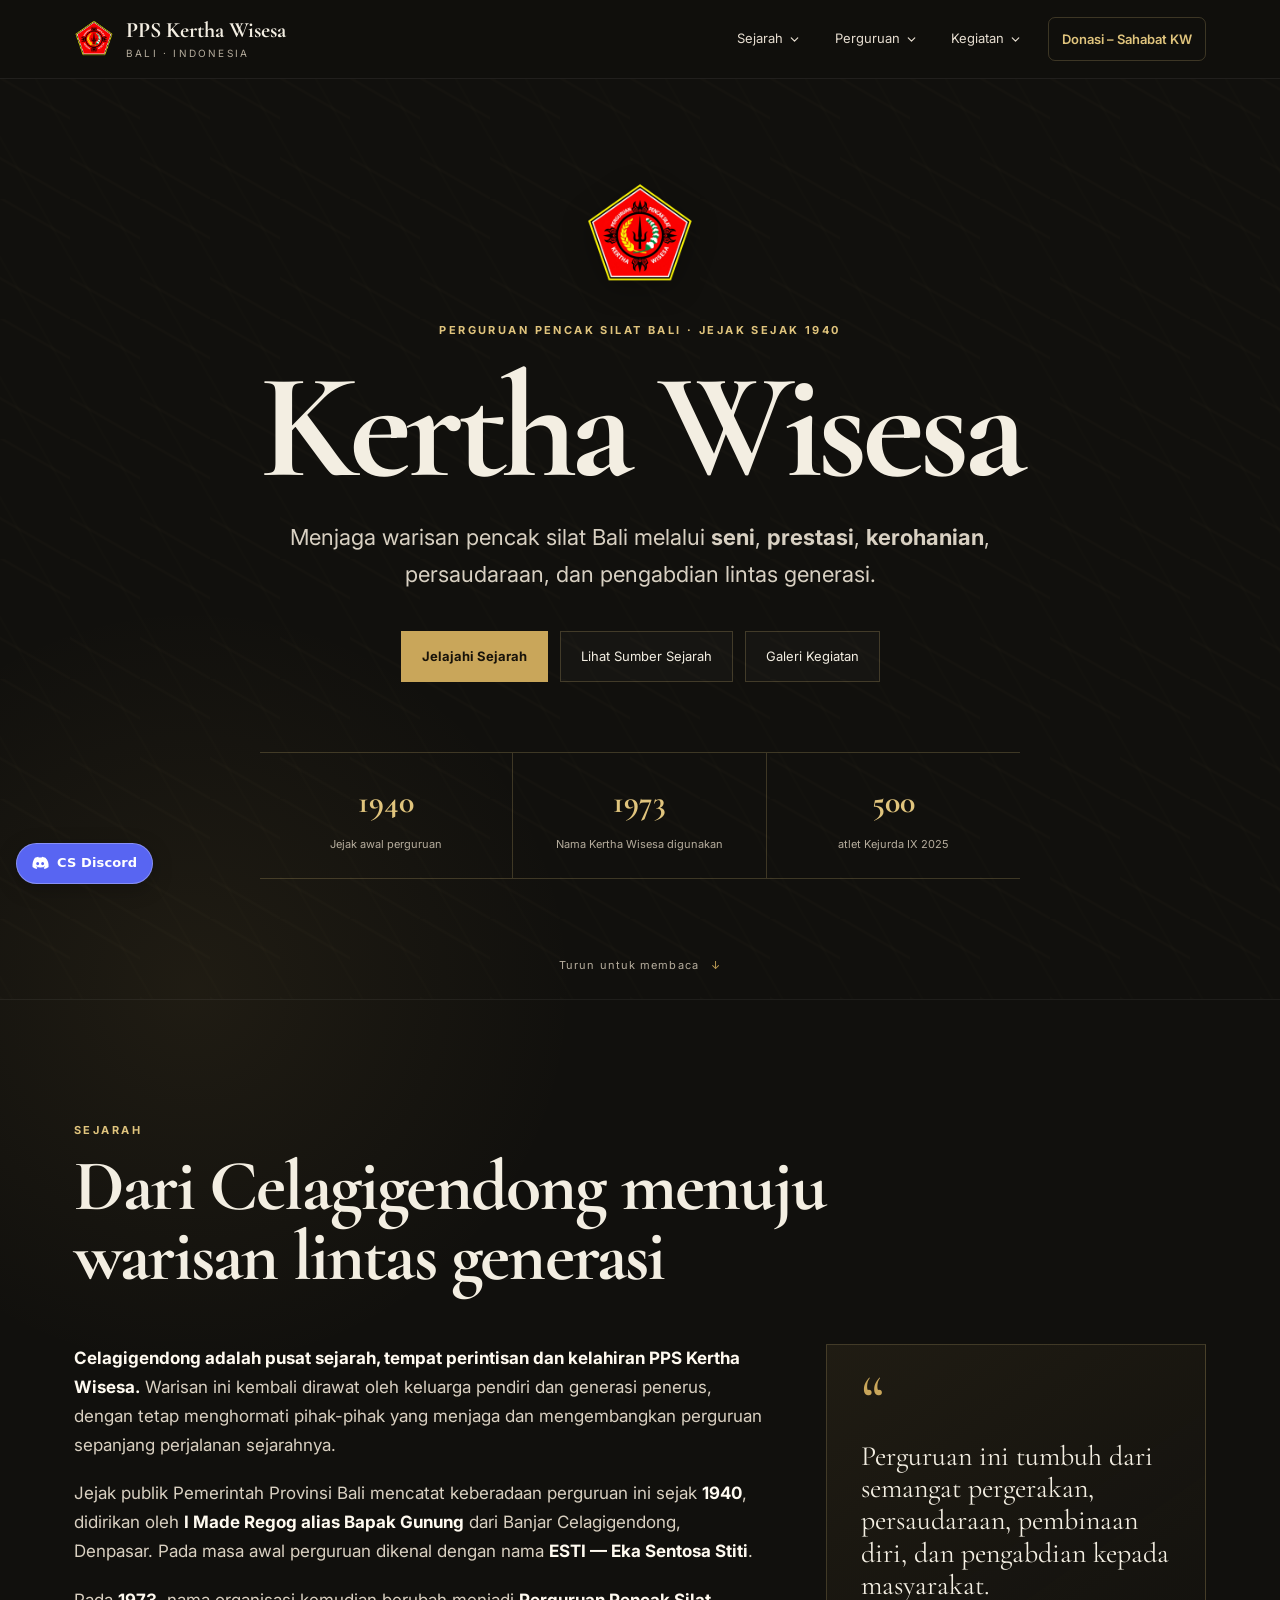
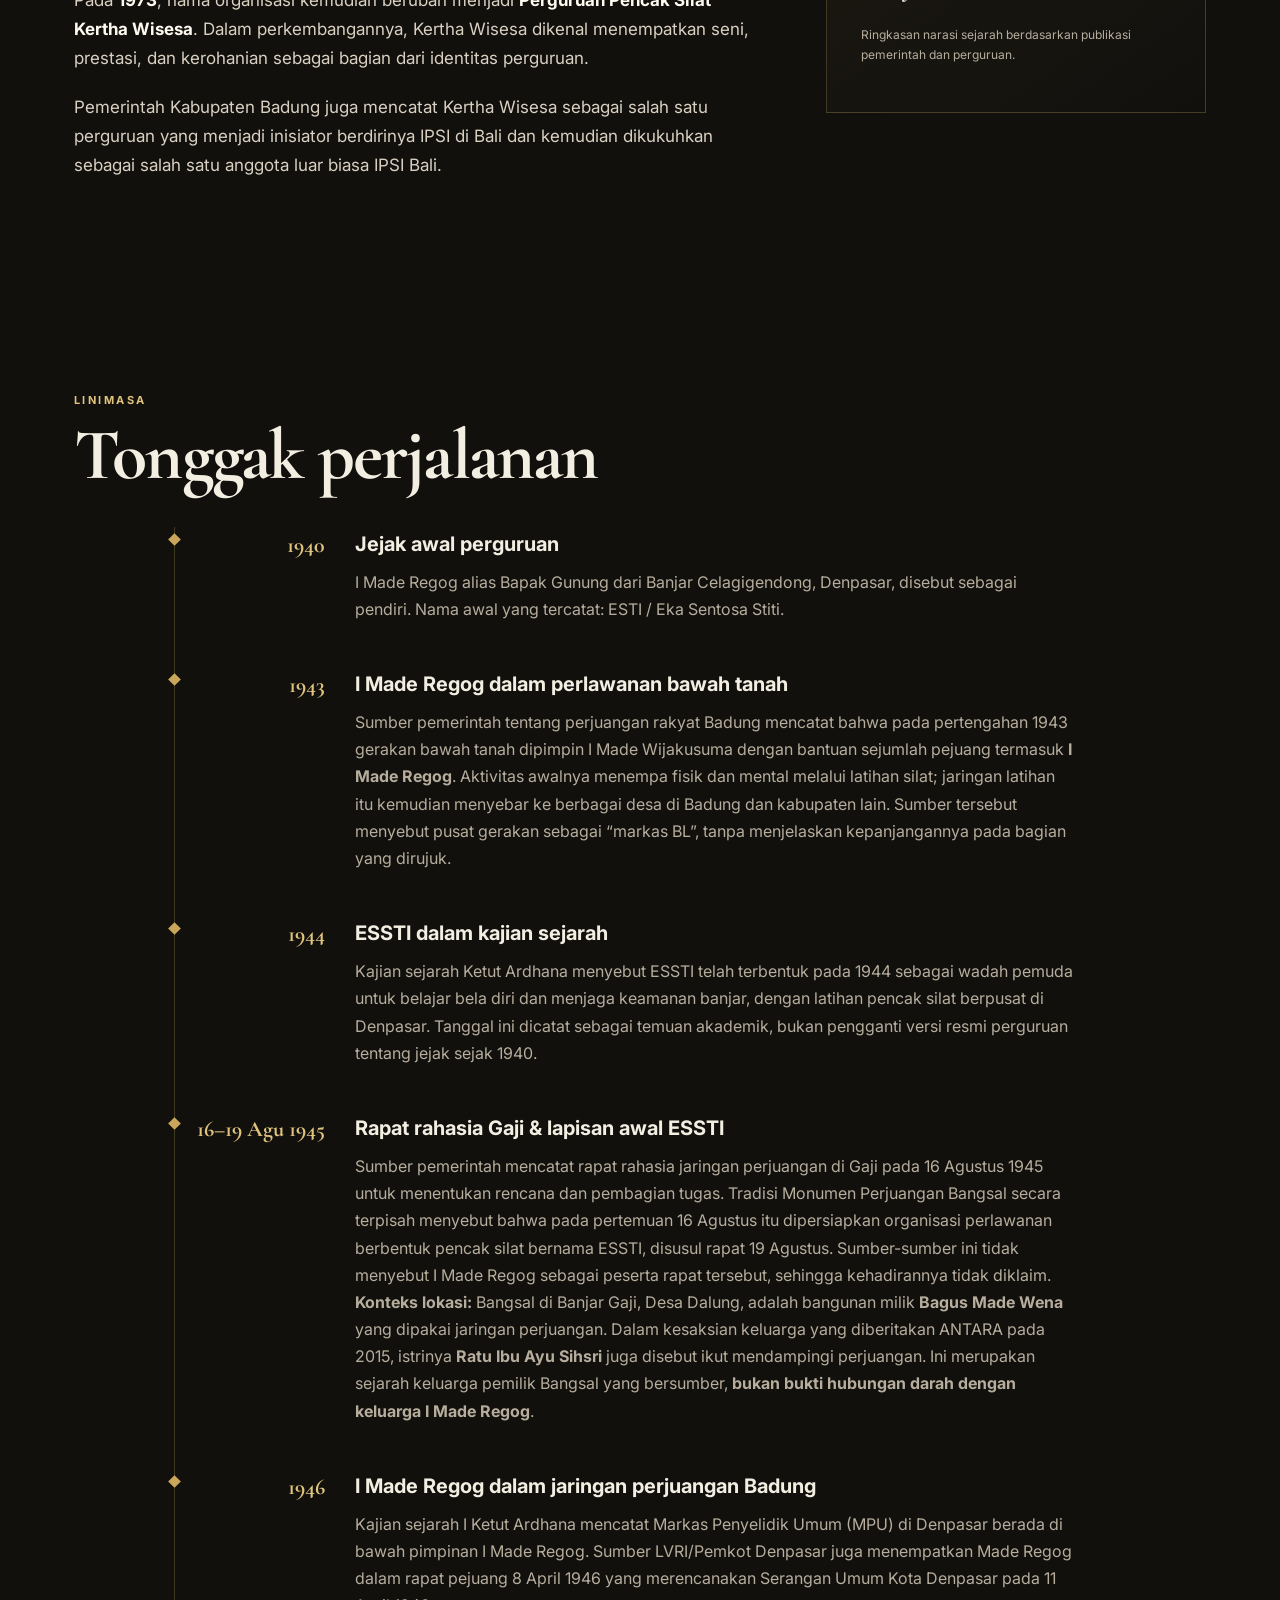
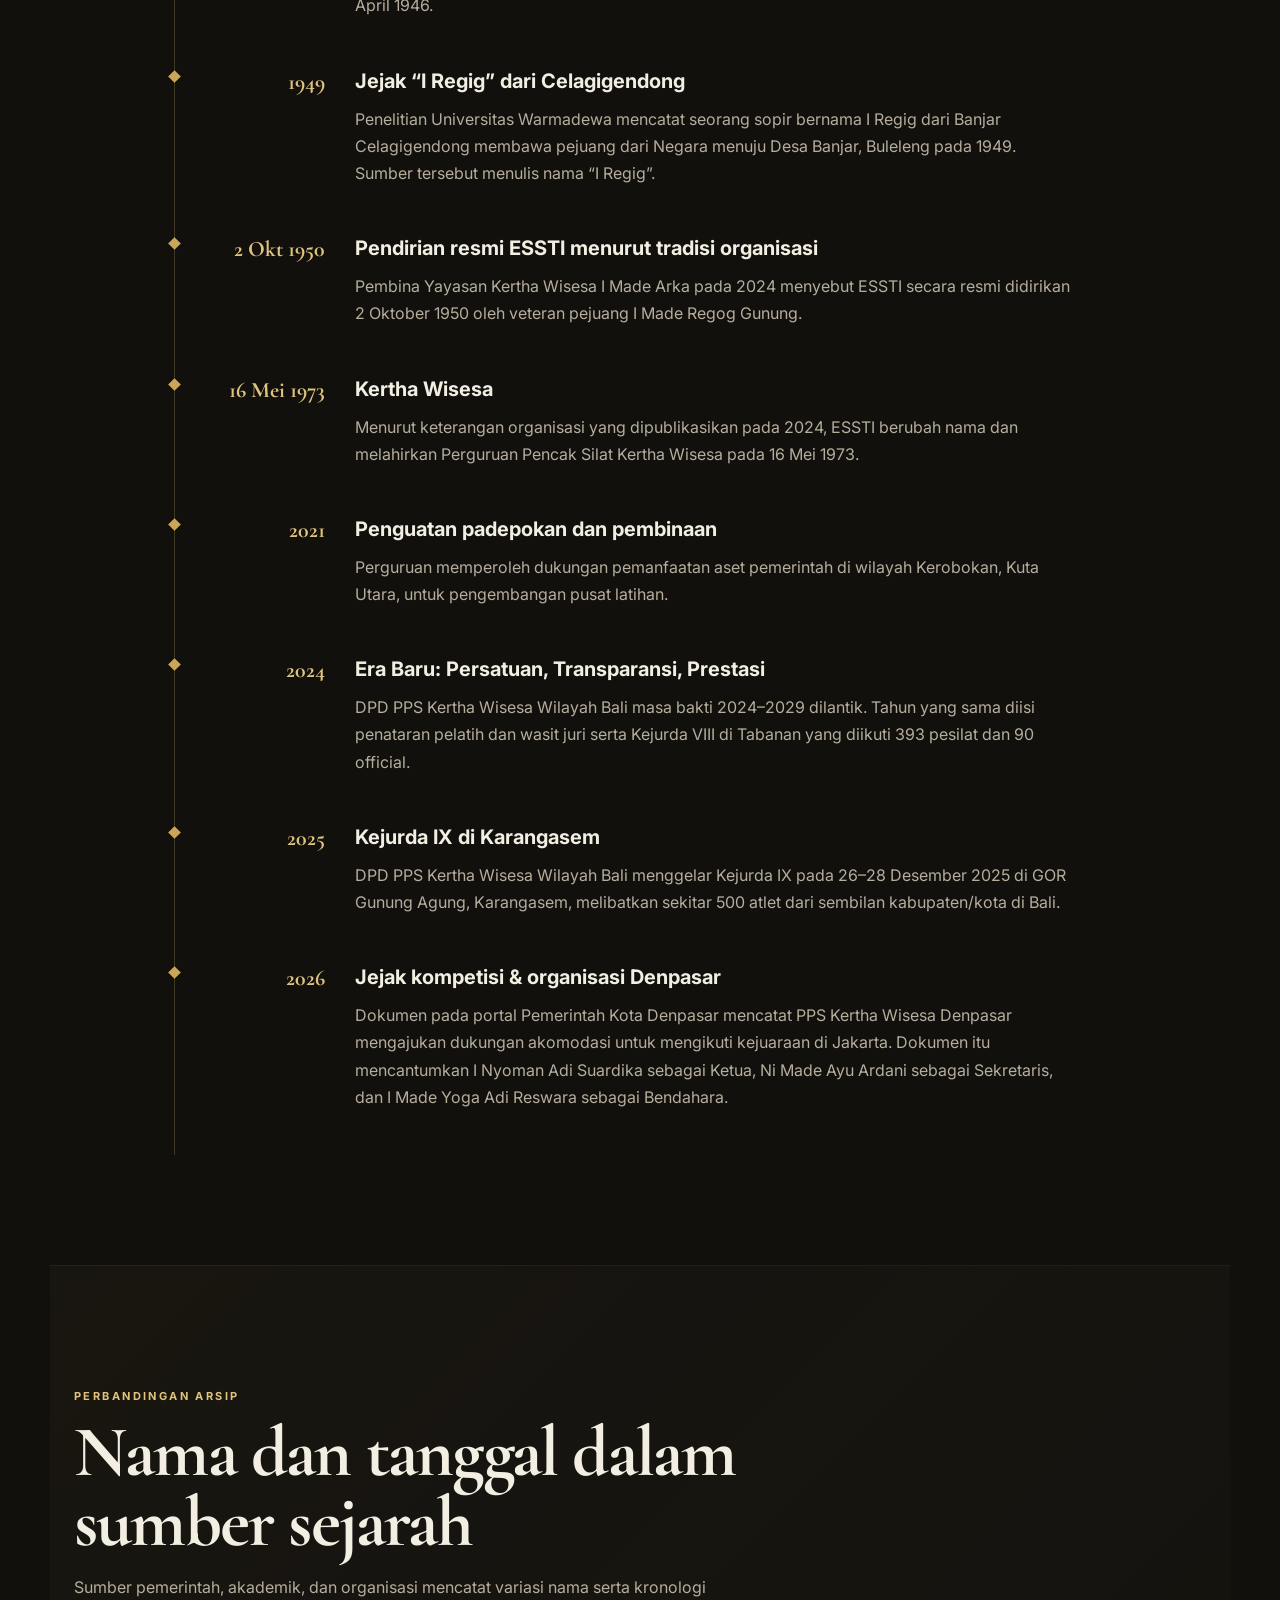
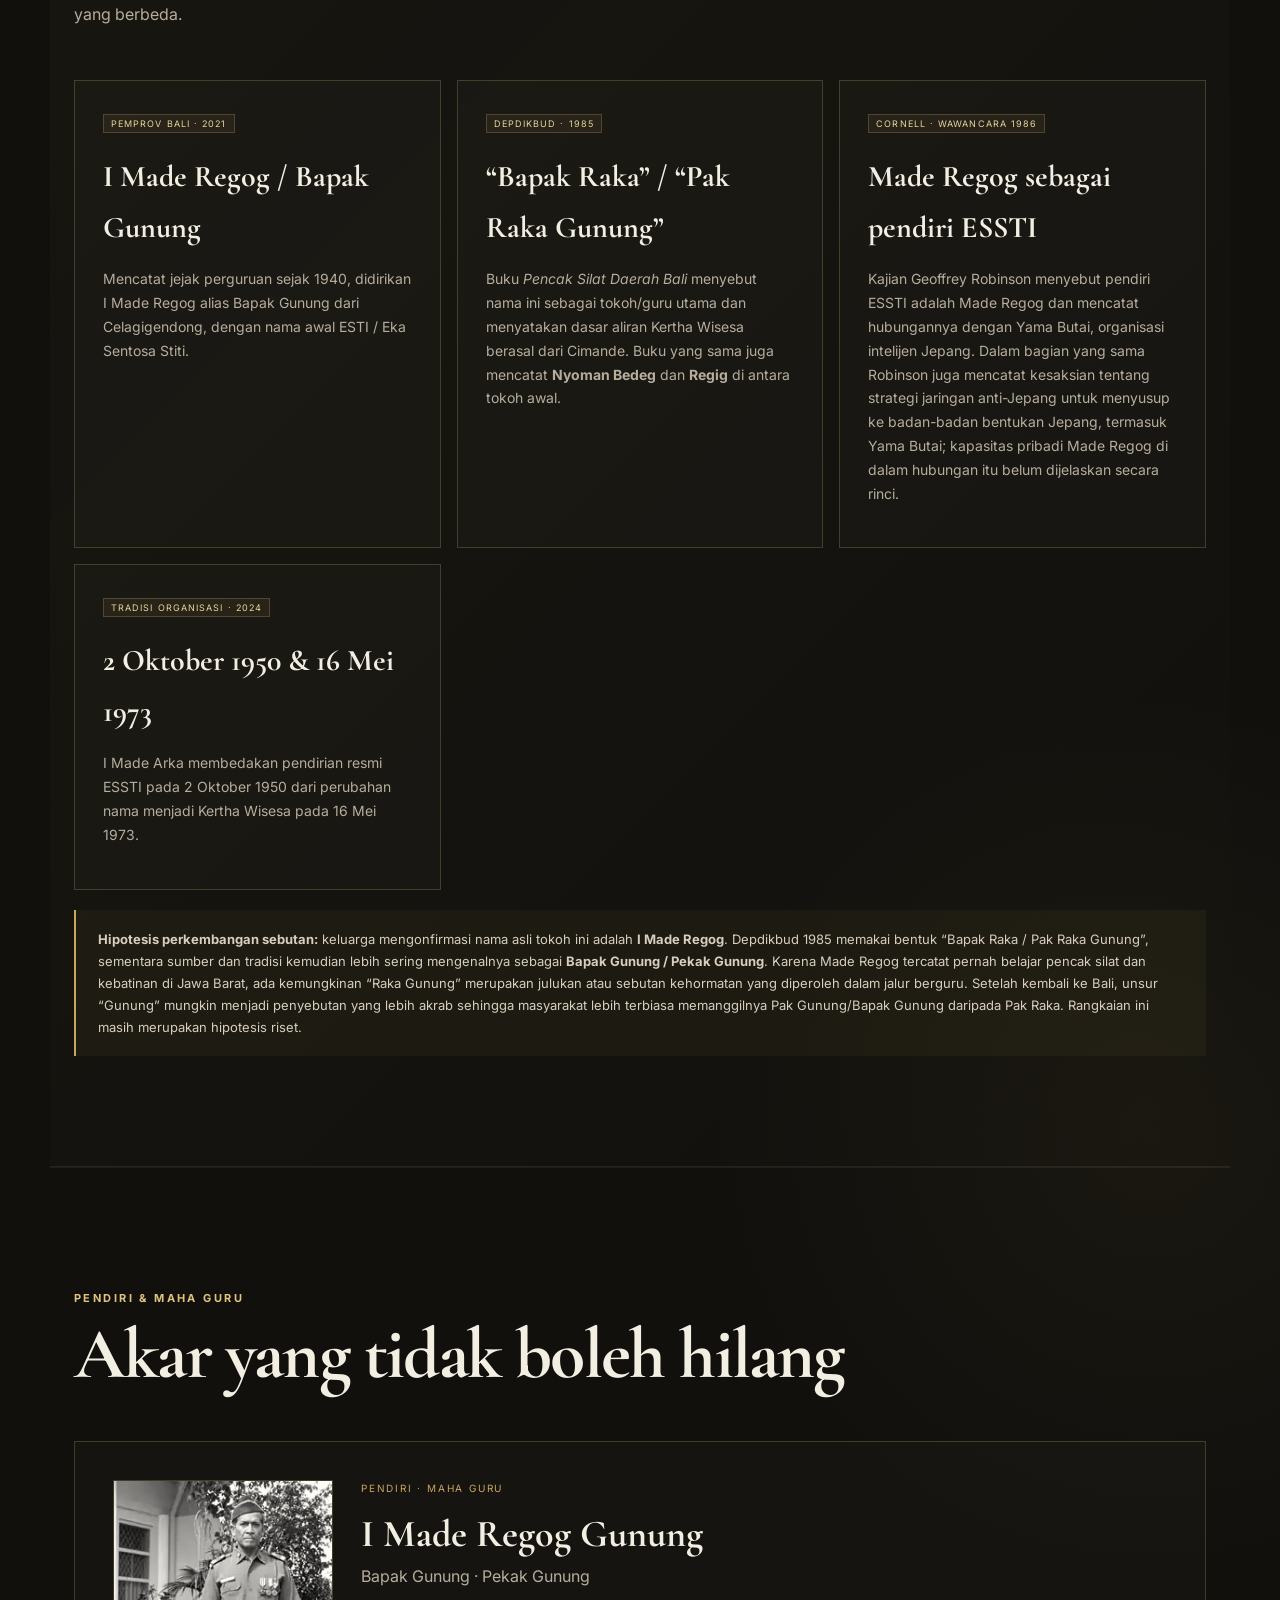
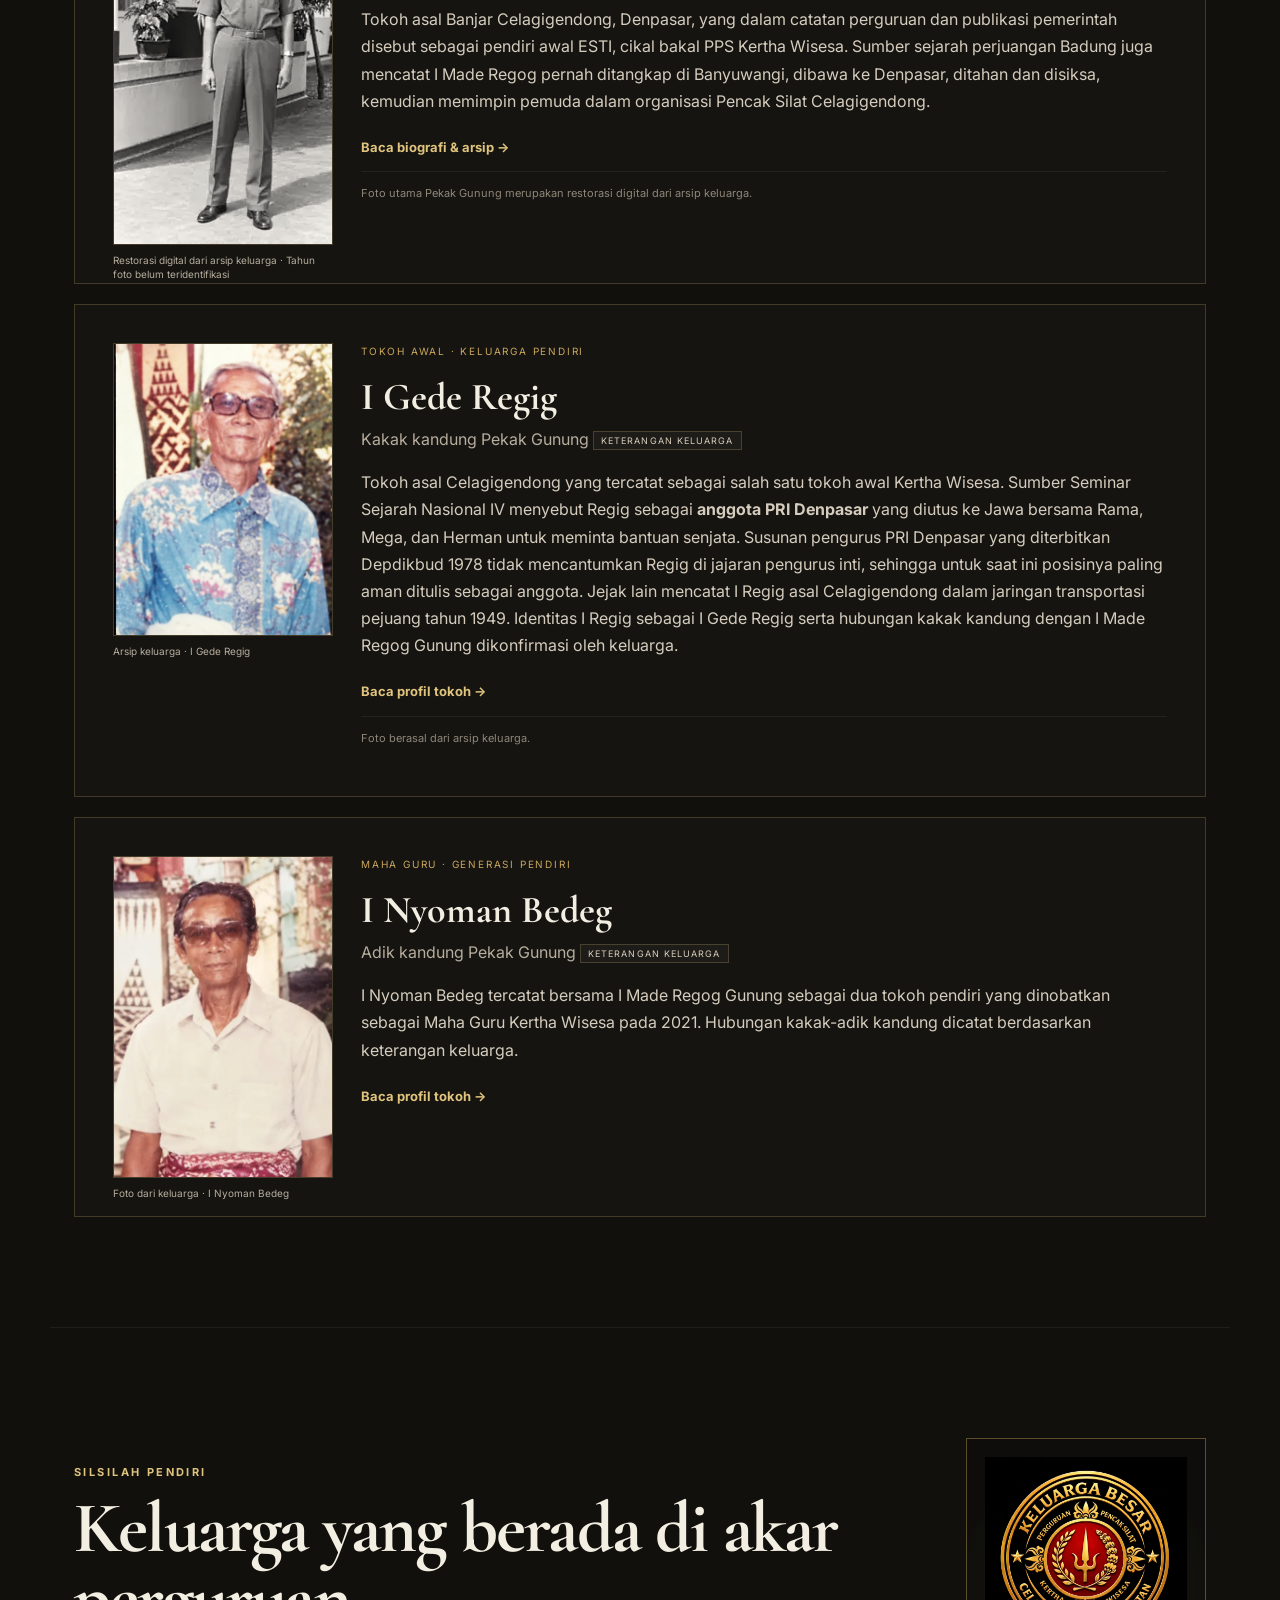
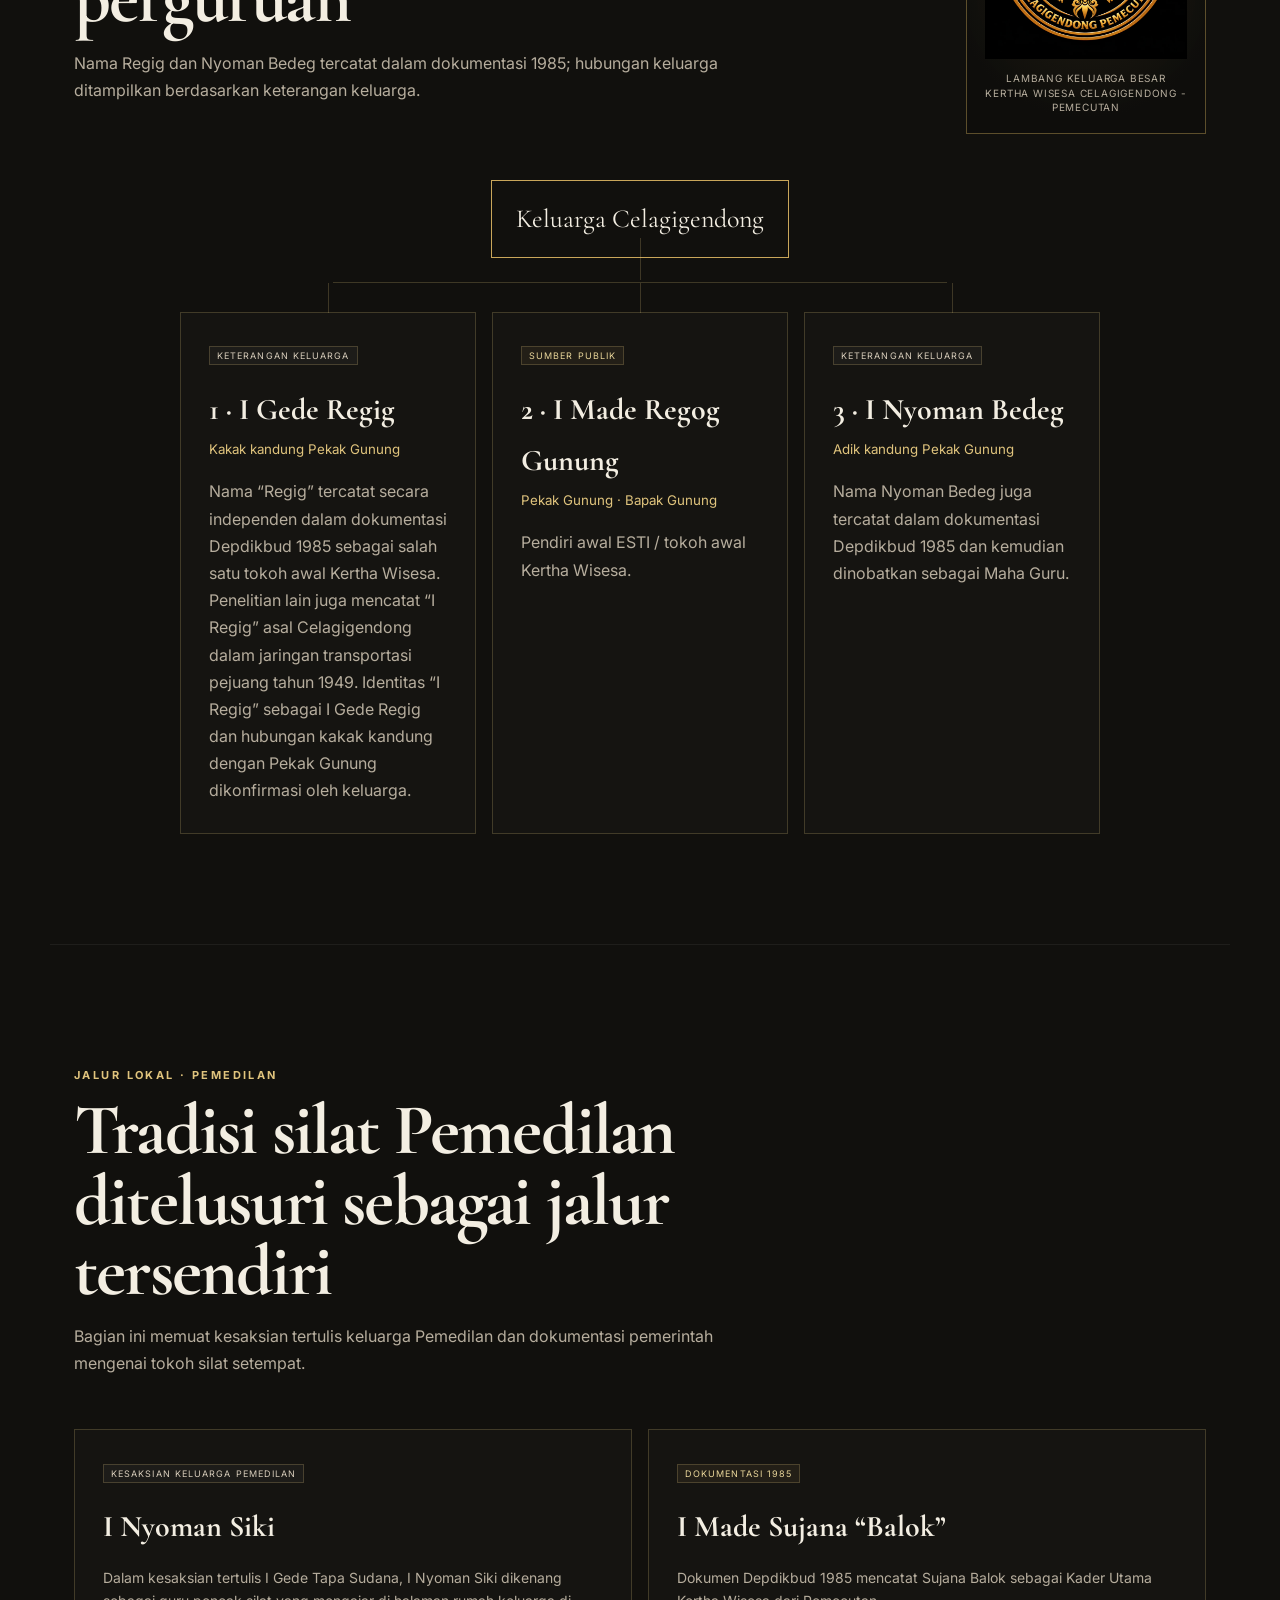
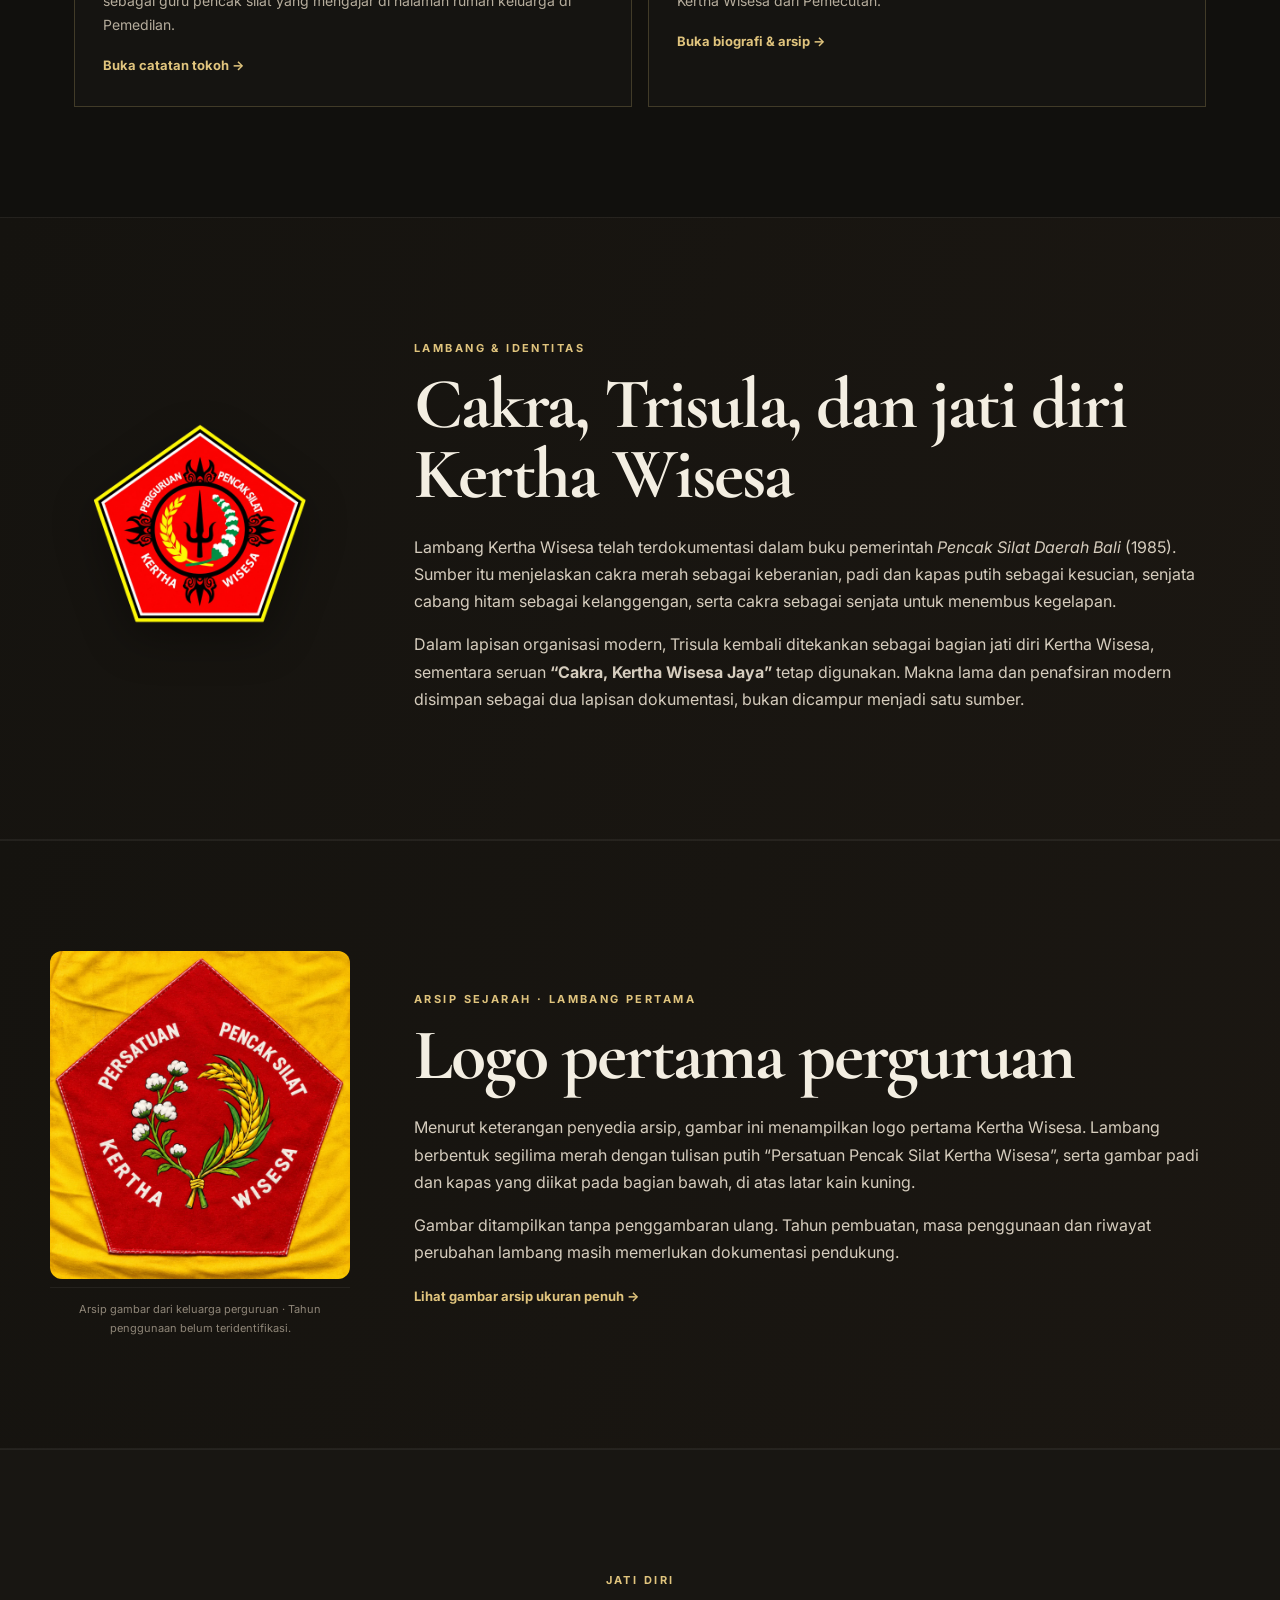
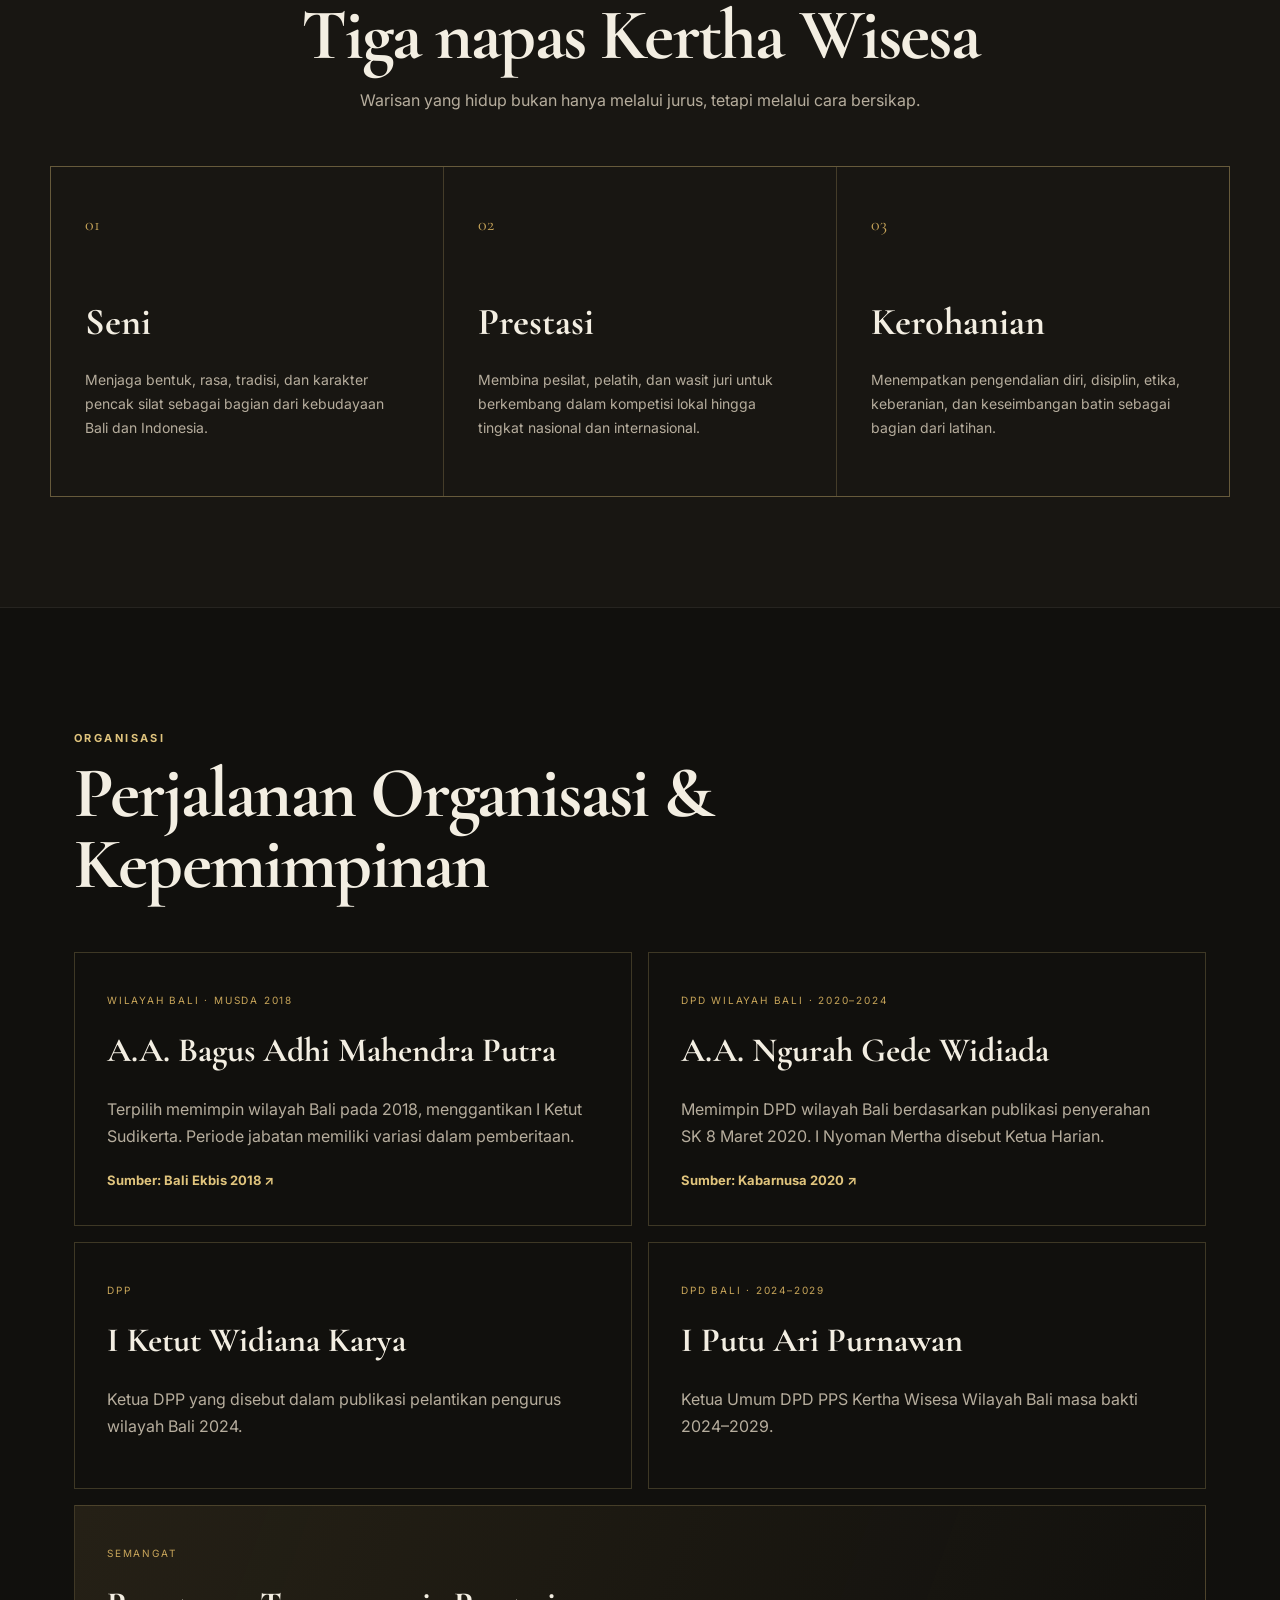
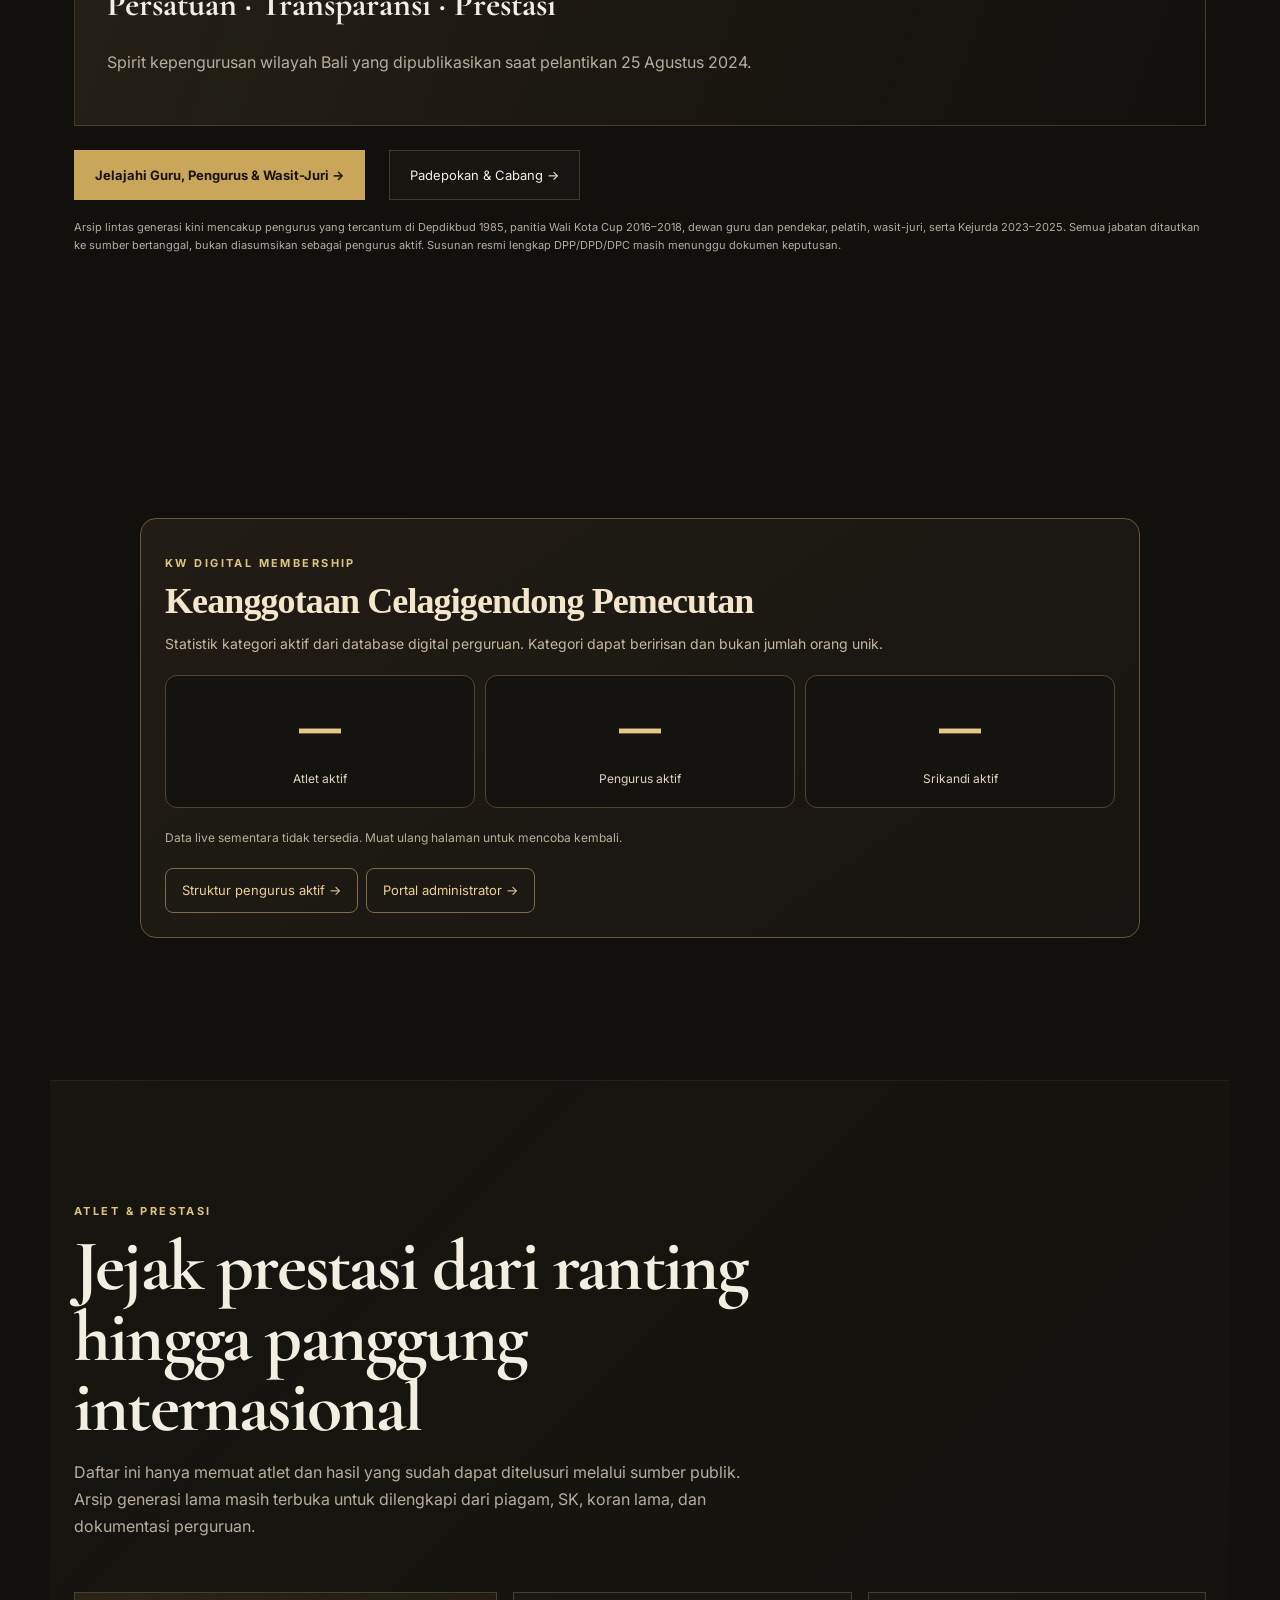
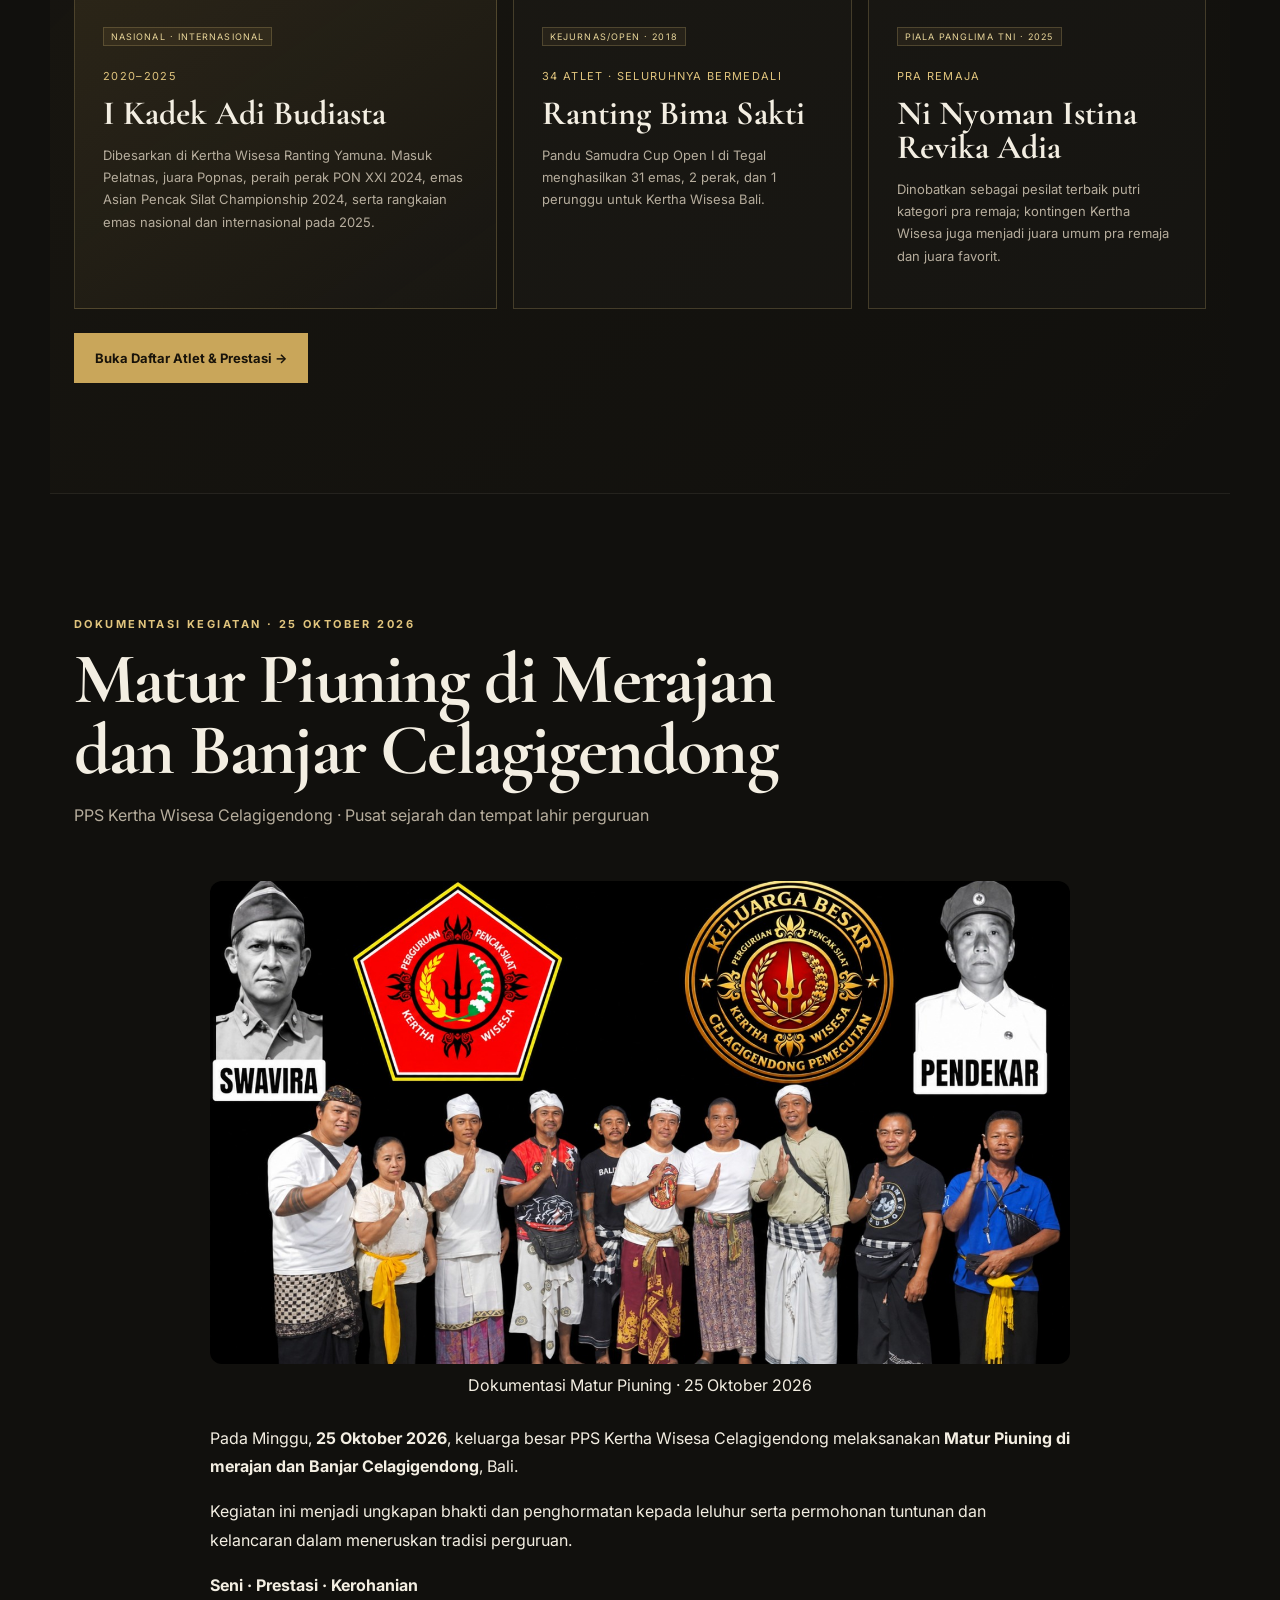
==== commit 606663f2: "Fix desktop navigation overflow with responsive grouped menus" ====
--- a/index.html
+++ b/index.html
@@ -10,7 +10,46 @@
   <link rel="preconnect" href="https://fonts.gstatic.com" crossorigin>
   <link href="https://fonts.googleapis.com/css2?family=Cormorant+Garamond:wght@500;600;700&family=Inter:wght@400;500;600;700&display=swap" rel="stylesheet">
   <link rel="stylesheet" href="styles.css?v=24" />
-<style id="kw-mobile-menu-fix">@media(max-width:820px){html.kw-menu-open,body.kw-menu-open{overflow:hidden!important}body.kw-menu-open #nadmo-discord-cs{display:none!important}body.kw-menu-open .site-header{z-index:10002!important;backdrop-filter:none!important}#nav.open{position:fixed!important;inset:78px 0 0 0!important;width:100%!important;height:auto!important;max-height:none!important;min-height:0!important;overflow-y:auto!important;display:block!important;background:#14120f!important;padding:8px 24px 40px!important;box-sizing:border-box!important;touch-action:pan-y;overscroll-behavior:contain;z-index:10001!important}#nav.open a{display:block!important;padding:10px 0!important;line-height:1.5!important;flex:none!important}}</style><script>document.addEventListener('DOMContentLoaded',function(){const n=document.getElementById('nav');if(!n)return;const mq=matchMedia('(max-width:820px)');const sync=()=>{const open=mq.matches&&n.classList.contains('open');document.body.classList.toggle('kw-menu-open',open);document.documentElement.classList.toggle('kw-menu-open',open);if(open)n.scrollTop=0};new MutationObserver(sync).observe(n,{attributes:true,attributeFilter:['class']});mq.addEventListener('change',sync);sync()});</script><link rel="stylesheet" href="membership-sync.css?v=1"><script src="membership-sync.js?v=1" defer></script></head>
+<style id="kw-responsive-navigation">
+#top .nav-wrap{gap:20px;height:78px;max-width:1180px}
+#top .brand{flex:0 0 auto;min-width:0}
+#top .brand span{min-width:0}
+#top .brand strong{white-space:nowrap;font-size:clamp(18px,2vw,22px)}
+#top .brand small{display:block;white-space:nowrap;line-height:1.4;margin-top:5px}
+#top .menu-btn{flex:none;cursor:pointer;border-radius:7px}
+#top .kw-grouped-nav{display:flex;align-items:center;gap:clamp(8px,1.5vw,24px);min-width:0}
+#top .kw-nav-group{position:relative;min-width:0}
+#top .kw-nav-group summary{display:flex;align-items:center;gap:5px;list-style:none;cursor:pointer;font-size:13px;color:#e6ddd0;padding:12px 7px;white-space:nowrap;line-height:1.5}
+#top .kw-nav-group summary::-webkit-details-marker{display:none}
+#top .kw-nav-group[open] summary{color:var(--gold-2)}
+#top .kw-nav-group[open] summary svg{transform:rotate(180deg)}
+#top .kw-nav-panel{position:absolute;top:calc(100% + 5px);right:0;min-width:220px;width:max-content;max-width:calc(100vw - 36px);padding:7px;background:#1b1813;border:1px solid var(--line);border-radius:10px;box-shadow:0 12px 32px rgba(0,0,0,.4);max-height:calc(100dvh - 100px);overflow-y:auto}
+#top .kw-nav-panel a{display:block;padding:10px 12px;line-height:1.5;font-size:13px;border-radius:5px;white-space:normal;overflow-wrap:anywhere}
+#top .kw-nav-panel a:hover,#top .kw-nav-panel a:focus-visible{background:#30281a;color:var(--gold-2)}
+#top .kw-grouped-nav a:after{display:none}
+#top .kw-nav-donate{border:1px solid var(--line);padding:10px 13px;border-radius:7px;color:var(--gold-2);white-space:nowrap;font-weight:600}
+#top .kw-nav-donate:hover{background:#30281a}
+#top .kw-grouped-nav summary:focus-visible,#top .kw-grouped-nav a:focus-visible,#top .menu-btn:focus-visible{outline:2px solid var(--gold-2);outline-offset:3px}
+@media(min-width:821px) and (max-width:980px){#top .kw-nav-extra{display:none}}
+@media(max-width:820px){
+#top .nav-wrap{padding:0 18px;gap:10px}
+#top .brand{flex:1 1 auto;gap:9px}
+#top .brand strong{font-size:clamp(16px,4.1vw,21px)}
+#top .brand small{font-size:9px;letter-spacing:.14em}
+#top .brand-logo{width:36px;height:36px}
+#top .menu-btn{display:block}
+#top .kw-grouped-nav{display:none}
+html.kw-menu-open,body.kw-menu-open{overflow:hidden!important}
+body.kw-menu-open #nadmo-discord-cs{display:none!important}
+body.kw-menu-open #top.site-header{z-index:10002!important;backdrop-filter:none!important}
+#top .kw-grouped-nav.open{position:fixed;inset:78px 0 0;width:100%;max-width:none;height:auto;max-height:none;min-height:0;overflow-y:auto;display:block;background:#14120f;padding:16px 18px calc(36px + env(safe-area-inset-bottom,0px));box-sizing:border-box;touch-action:pan-y;overscroll-behavior:contain;z-index:10001}
+#top .kw-nav-group{border-bottom:1px solid var(--line)}
+#top .kw-nav-group summary{justify-content:space-between;font-size:16px;padding:15px 8px}
+#top .kw-nav-panel{position:static;width:100%;max-width:none;min-width:0;max-height:none;overflow:visible;box-shadow:none;border:0;background:transparent;padding:0 0 10px 8px}
+#top .kw-nav-panel a{padding:11px 10px;font-size:14px}
+#top .kw-nav-donate{display:block;margin:18px 0;padding:13px;text-align:center}
+}
+</style><script>document.addEventListener('DOMContentLoaded',()=>{const nav=document.getElementById('nav'),btn=document.getElementById('menuBtn');if(!nav||!btn)return;const mq=matchMedia('(max-width:820px)'),groups=[...nav.querySelectorAll('details')];const collapse=()=>groups.forEach(g=>g.open=false);const close=()=>{nav.classList.remove('open');btn.setAttribute('aria-expanded','false');collapse()};const sync=()=>{const open=mq.matches&&nav.classList.contains('open');document.body.classList.toggle('kw-menu-open',open);document.documentElement.classList.toggle('kw-menu-open',open);btn.textContent=open?'Tutup':'Menu';btn.setAttribute('aria-label',open?'Tutup menu':'Buka menu');if(open)nav.scrollTop=0;else if(mq.matches)collapse()};new MutationObserver(sync).observe(nav,{attributes:true,attributeFilter:['class']});groups.forEach(g=>g.addEventListener('toggle',()=>{if(g.open&&!mq.matches)groups.filter(x=>x!==g).forEach(x=>x.open=false)}));nav.addEventListener('click',e=>{if(e.target.closest('a'))close()});document.addEventListener('click',e=>{if(!nav.contains(e.target)&&!btn.contains(e.target))close()});document.addEventListener('keydown',e=>{if(e.key==='Escape'){const openGroup=groups.find(g=>g.open);if(openGroup){openGroup.open=false;openGroup.querySelector('summary').focus()}else if(nav.classList.contains('open')){close();btn.focus()}}});mq.addEventListener('change',()=>{close();sync()});sync()});</script><link rel="stylesheet" href="membership-sync.css?v=1"><script src="membership-sync.js?v=1" defer></script></head>
 <body>
   <div class="progress" id="progress"></div>
 
@@ -24,25 +63,9 @@
         </span>
       </a>
 
-      <button class="menu-btn" id="menuBtn" aria-label="Buka menu" aria-expanded="false">Menu</button>
-
-      <nav class="nav" id="nav">
-        <a href="#sejarah">Sejarah</a>
-        <a href="#pendiri">Pendiri</a>
-        <a href="#silsilah">Silsilah</a>
-        <a href="#arsip-perbandingan">Perbandingan Arsip</a>
-        <a href="#logo-pertama">Logo Pertama</a>
-        <a href="#nilai">Jati Diri</a>
-        <a href="#organisasi">Organisasi</a>
-        <a href="jaringan.html">Jaringan</a>
-        <a href="pengurus-celagi-gendong-2026.html">Pengurus Celagigendong 2026</a>
-        <a href="#atlet">Atlet</a>
-        <a href="#keanggotaan">Keanggotaan Digital</a>
-        <a href="galeri.html">Galeri Kegiatan</a>
-        <a href="/transparansi.html">Donasi – Sahabat KW</a>
-        <a href="#jejak">Jejak</a>
-        <a href="#sumber">Arsip</a>
-      </nav>
+      <button class="menu-btn" id="menuBtn" type="button" aria-controls="nav" aria-label="Buka menu" aria-expanded="false">Menu</button>
+
+      <nav class="nav kw-grouped-nav" id="nav" aria-label="Navigasi utama"><details class="kw-nav-group"><summary>Sejarah<svg width="13" height="13" viewBox="0 0 16 16" fill="none" aria-hidden="true"><path d="m4 6 4 4 4-4" stroke="currentColor" stroke-width="1.5" stroke-linecap="round" stroke-linejoin="round"/></svg></summary><div class="kw-nav-panel"><a href="#sejarah">Sejarah</a><a href="#pendiri">Pendiri</a><a href="#silsilah">Silsilah</a><a href="#arsip-perbandingan">Perbandingan Arsip</a><a href="#logo-pertama">Logo Pertama</a><a href="#jejak">Jejak</a><a href="#sumber">Arsip</a></div></details><details class="kw-nav-group"><summary>Perguruan<svg width="13" height="13" viewBox="0 0 16 16" fill="none" aria-hidden="true"><path d="m4 6 4 4 4-4" stroke="currentColor" stroke-width="1.5" stroke-linecap="round" stroke-linejoin="round"/></svg></summary><div class="kw-nav-panel"><a href="#nilai">Jati Diri</a><a href="#organisasi">Organisasi</a><a href="jaringan.html">Jaringan</a><a href="pengurus-celagi-gendong-2026.html">Pengurus Celagigendong 2026</a><a href="#keanggotaan">Keanggotaan Digital</a></div></details><details class="kw-nav-group"><summary>Kegiatan<svg width="13" height="13" viewBox="0 0 16 16" fill="none" aria-hidden="true"><path d="m4 6 4 4 4-4" stroke="currentColor" stroke-width="1.5" stroke-linecap="round" stroke-linejoin="round"/></svg></summary><div class="kw-nav-panel"><a href="#atlet">Atlet</a><a href="galeri.html">Galeri Kegiatan</a></div></details><a class="kw-nav-donate" href="/transparansi.html">Donasi <span class="kw-nav-extra">– Sahabat KW</span></a></nav>
     </div>
   </header>
 
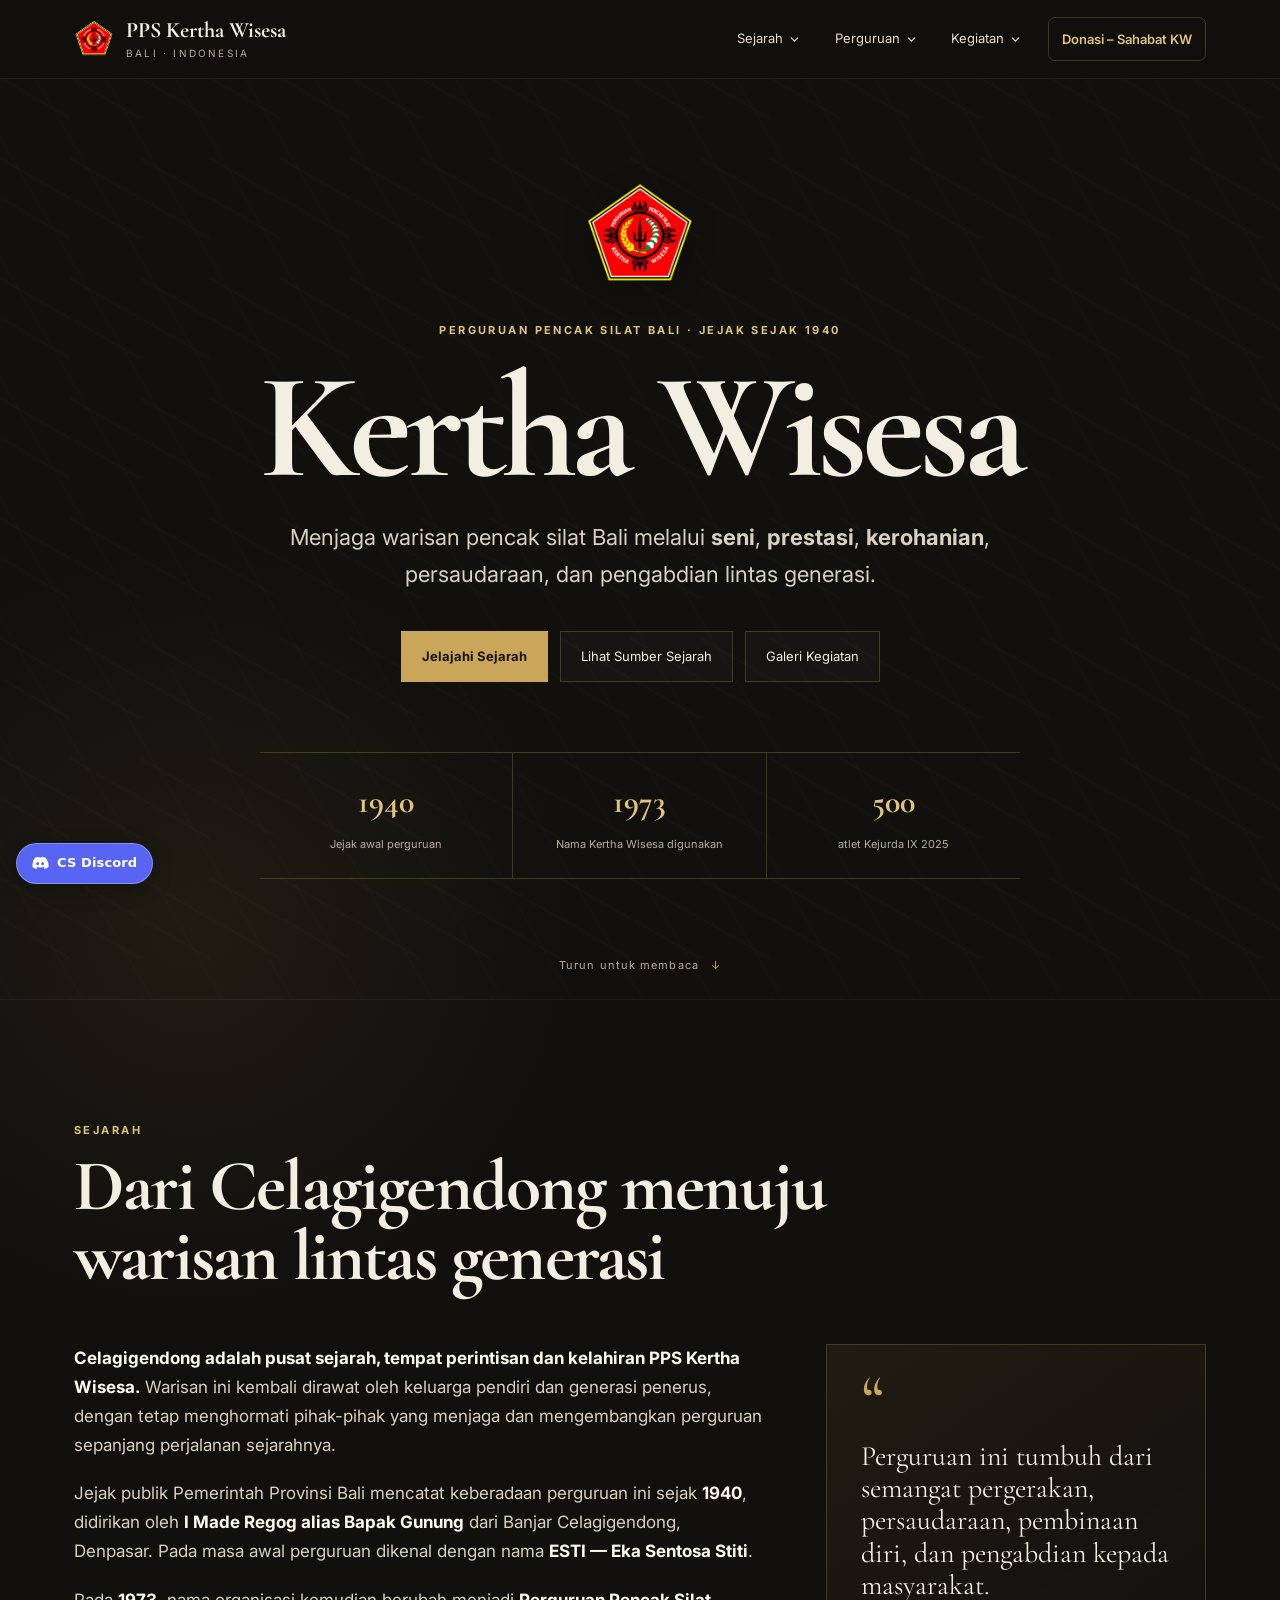
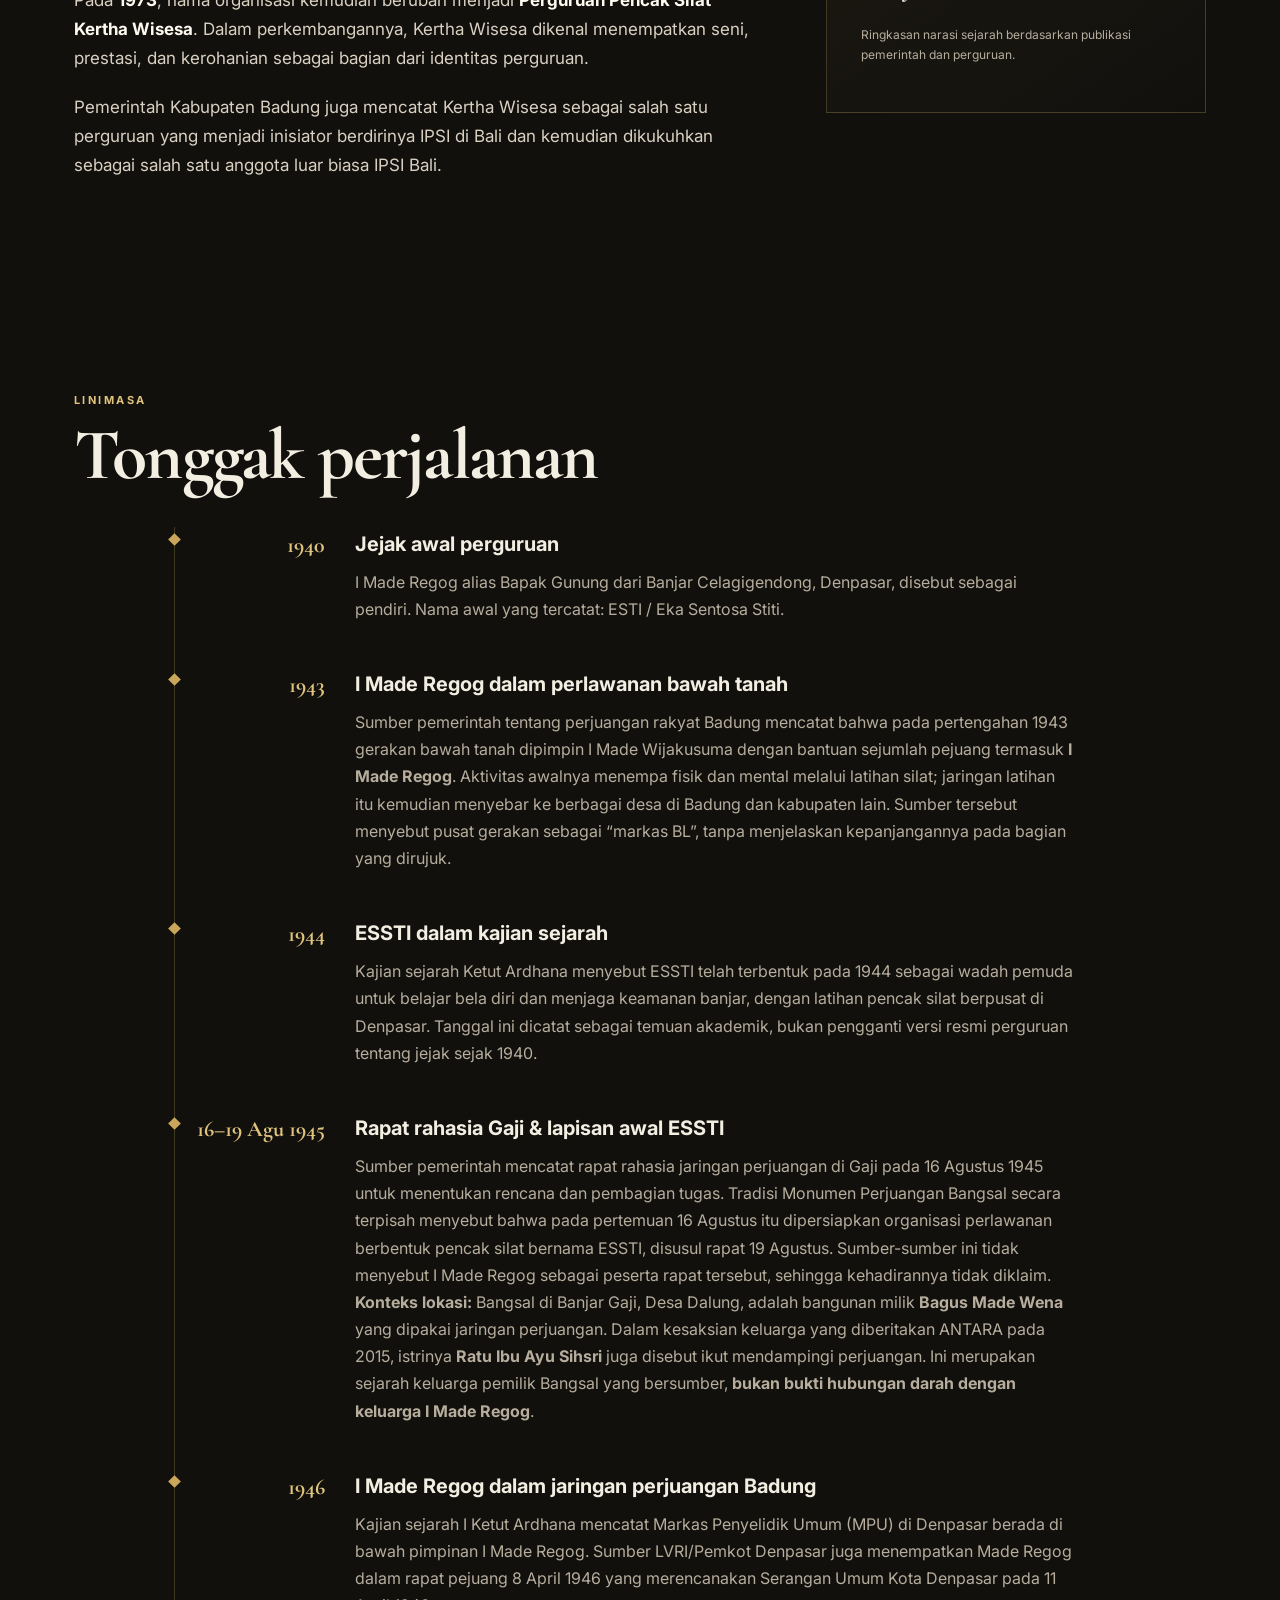
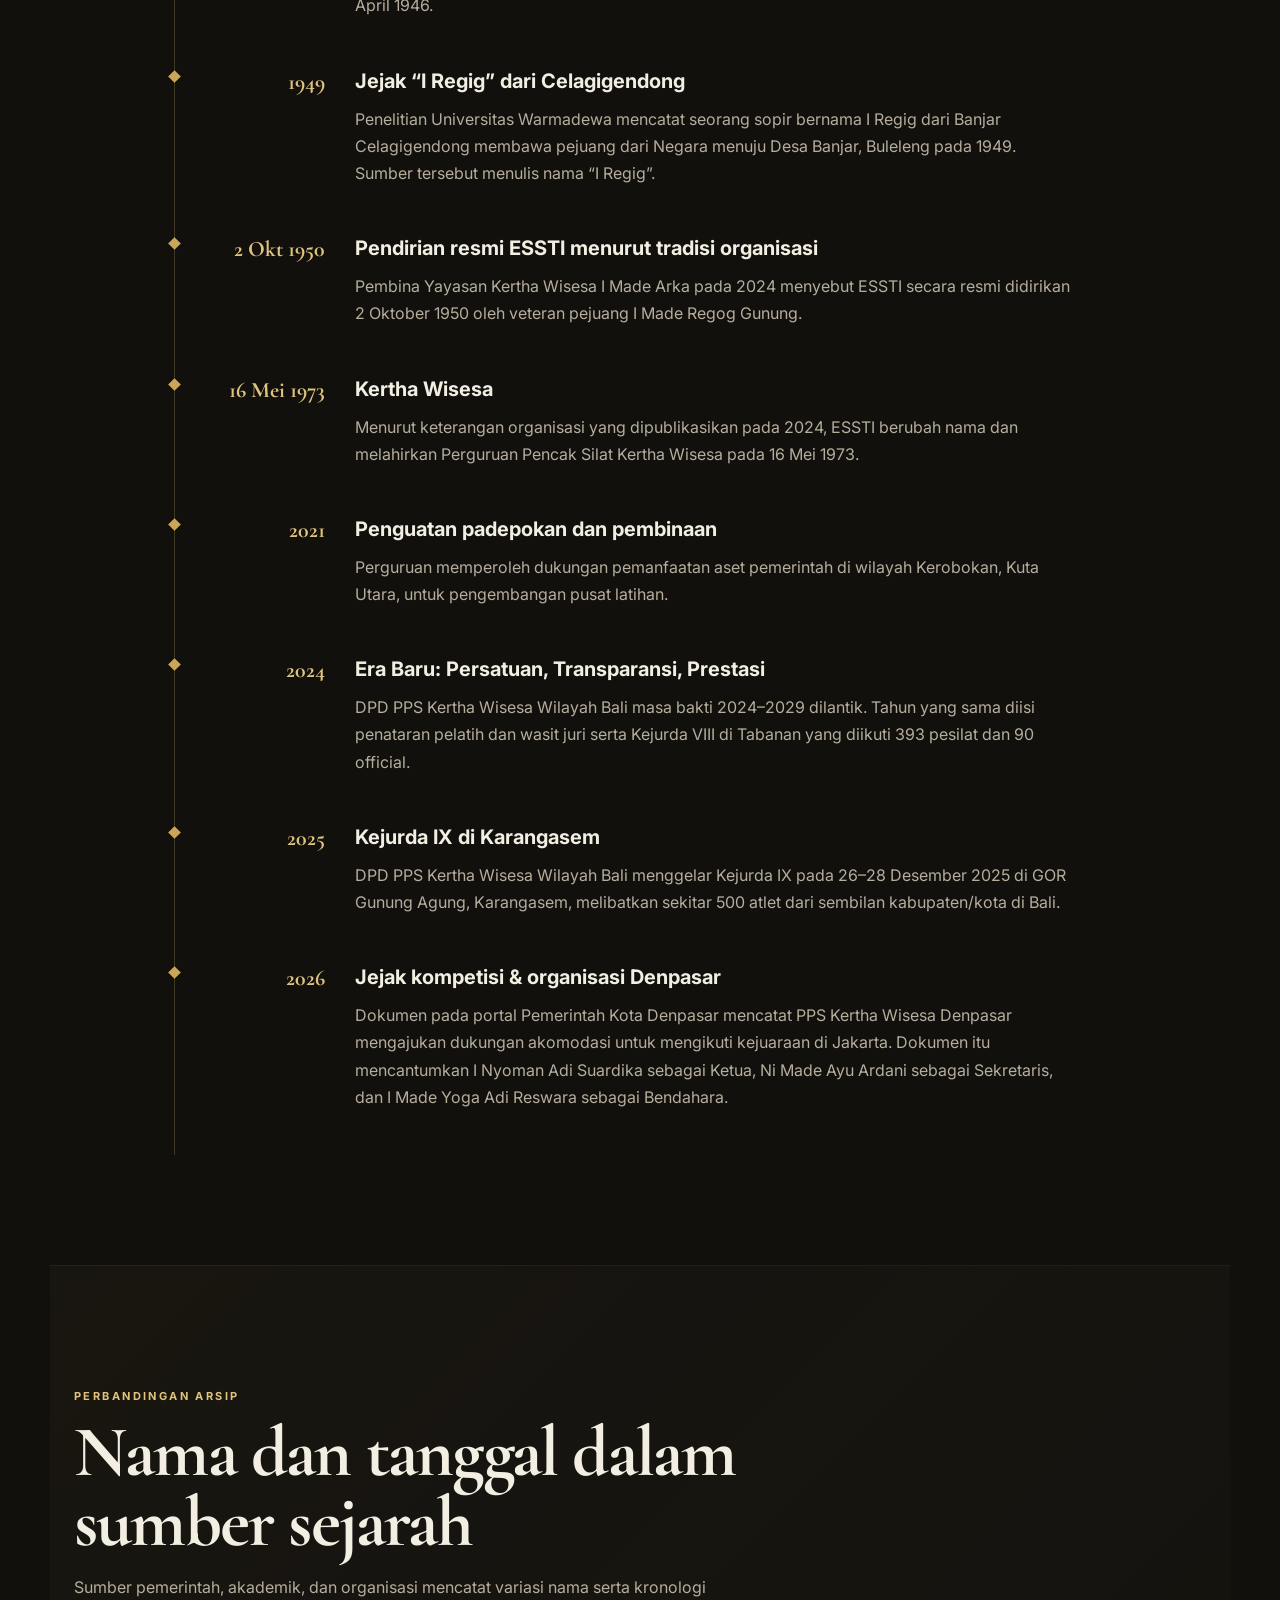
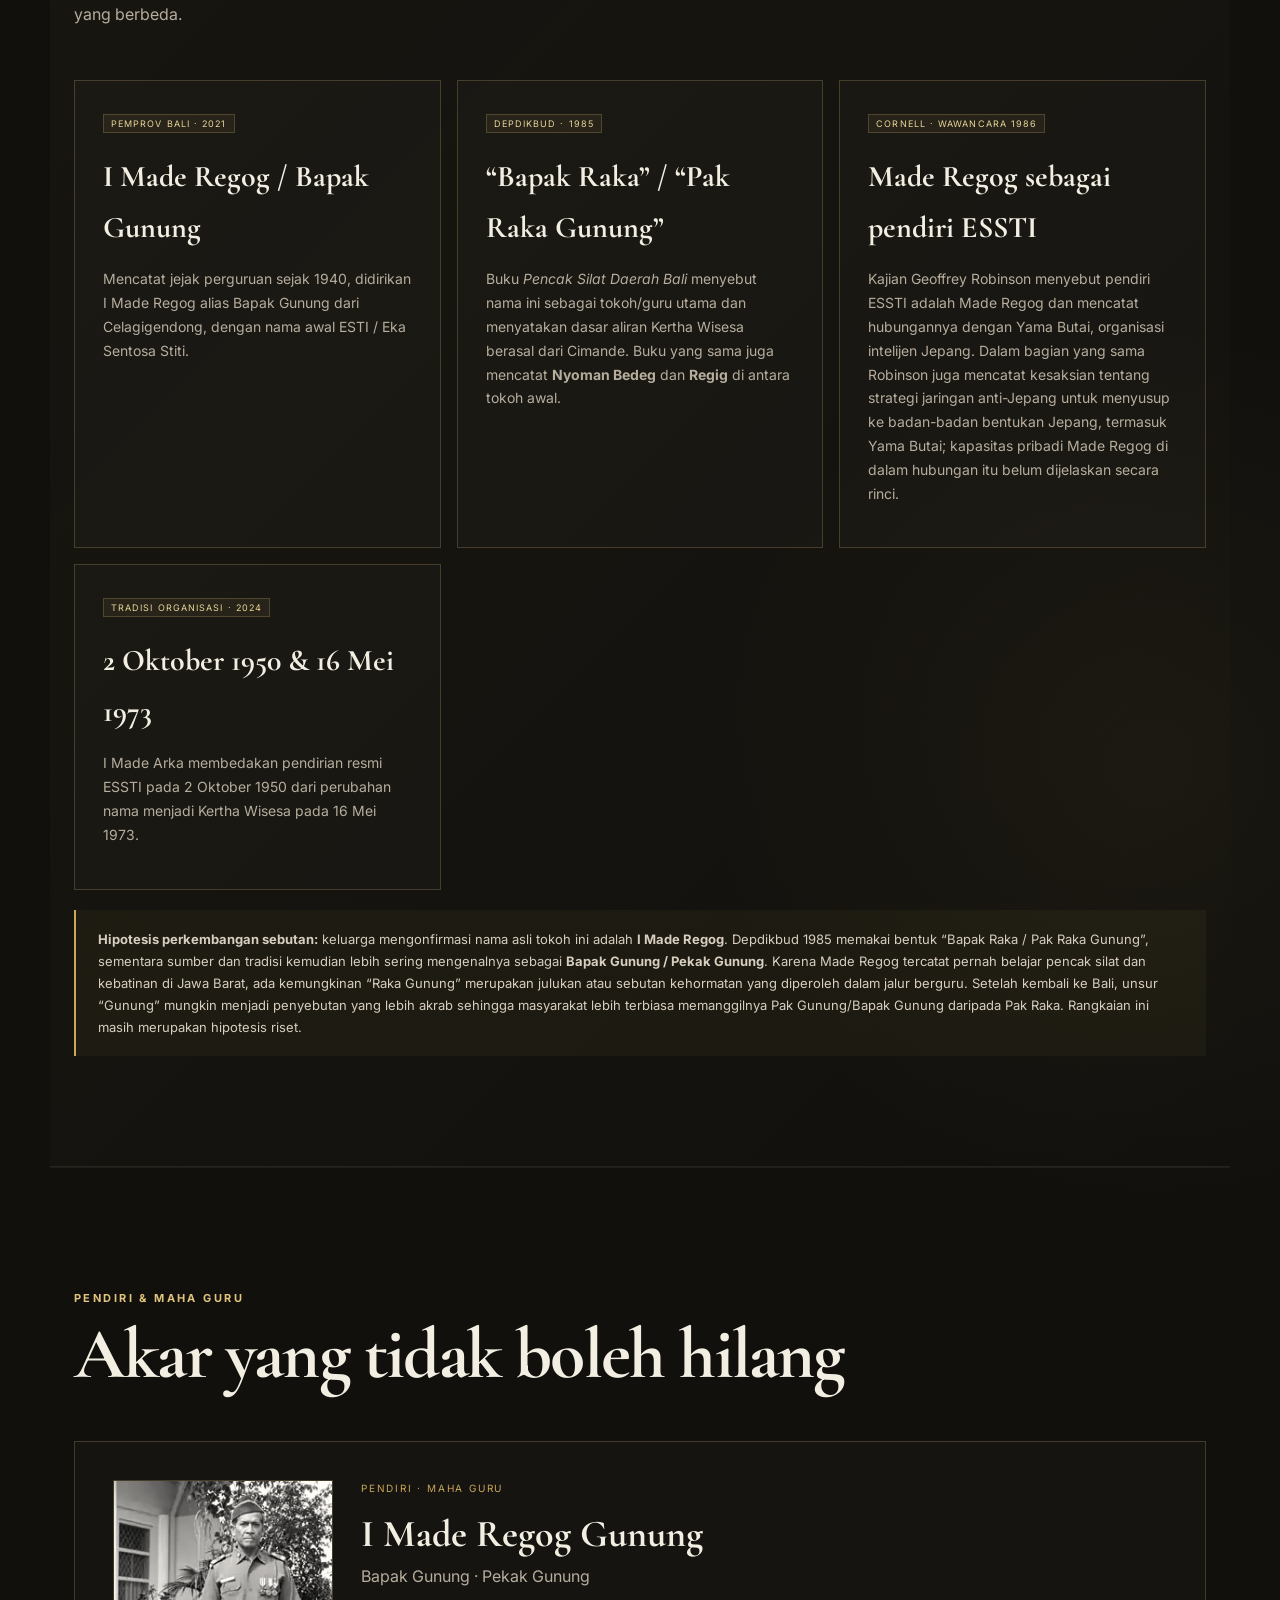
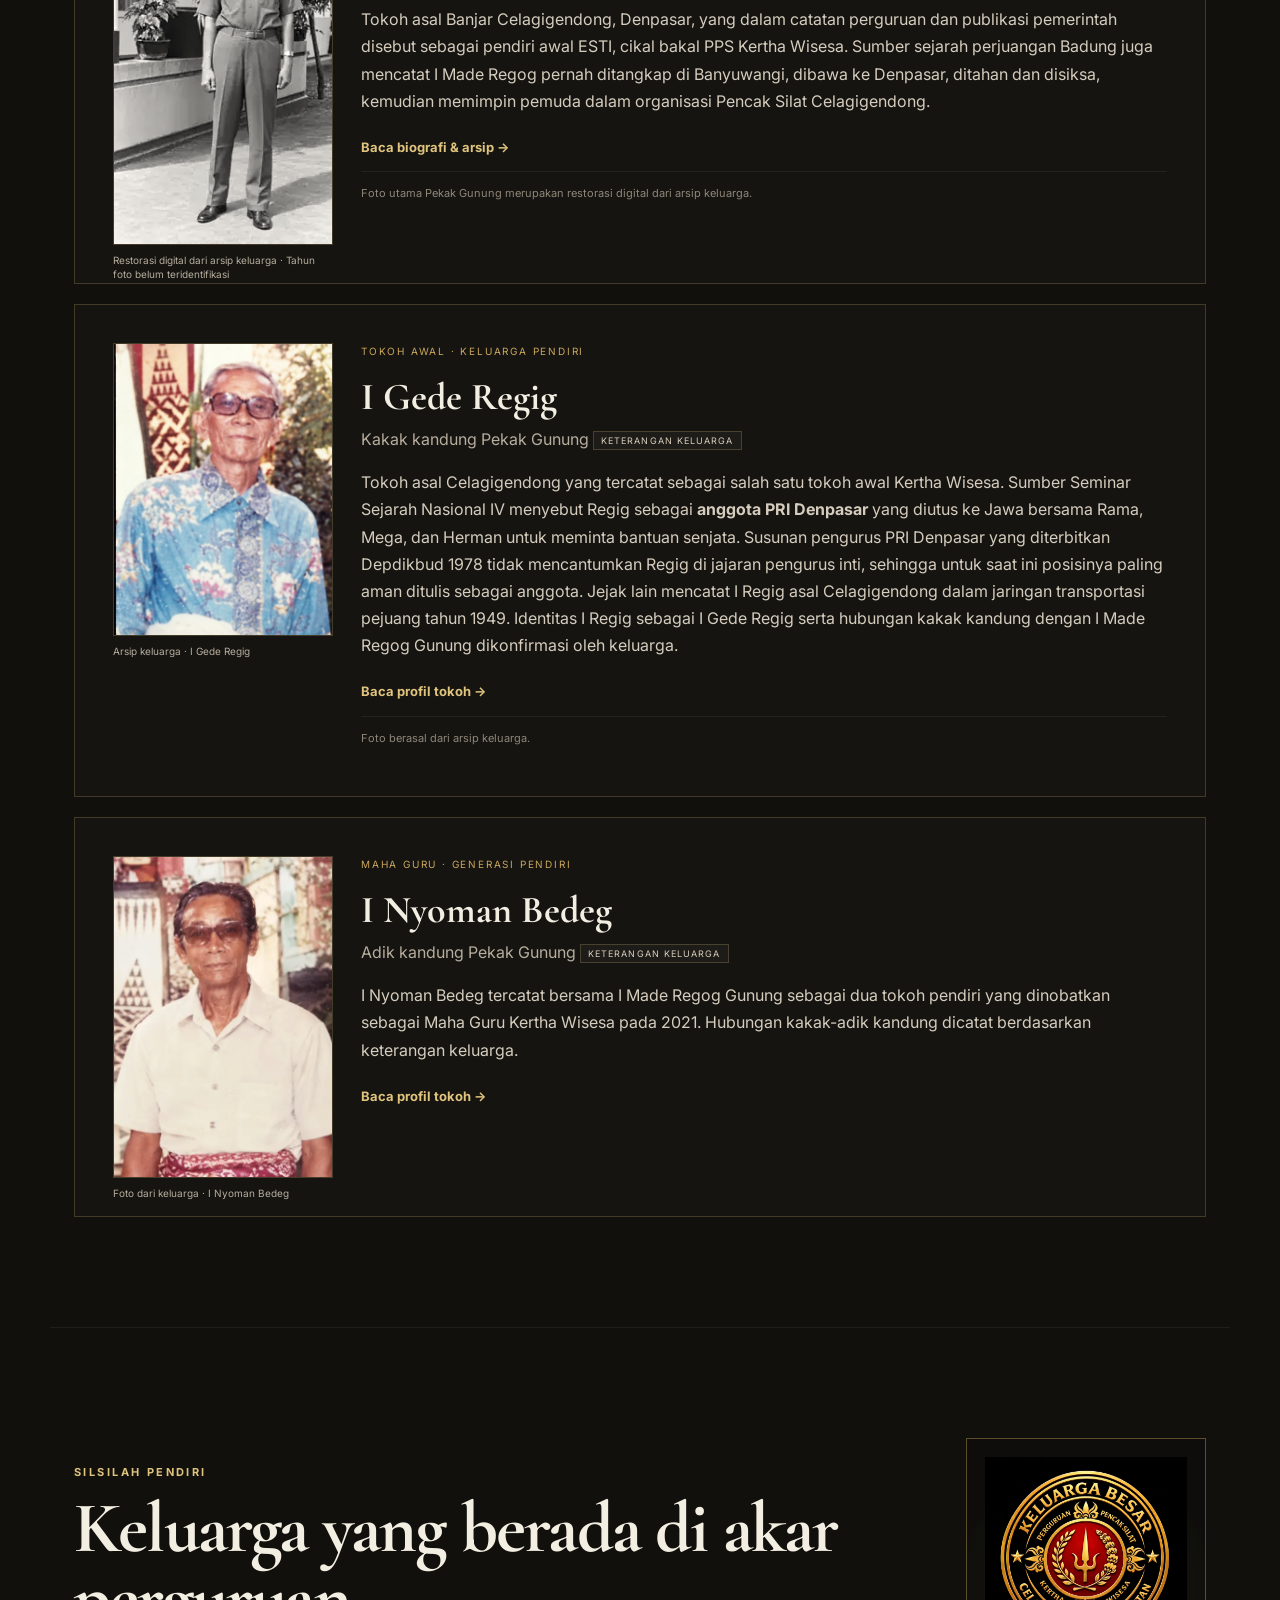
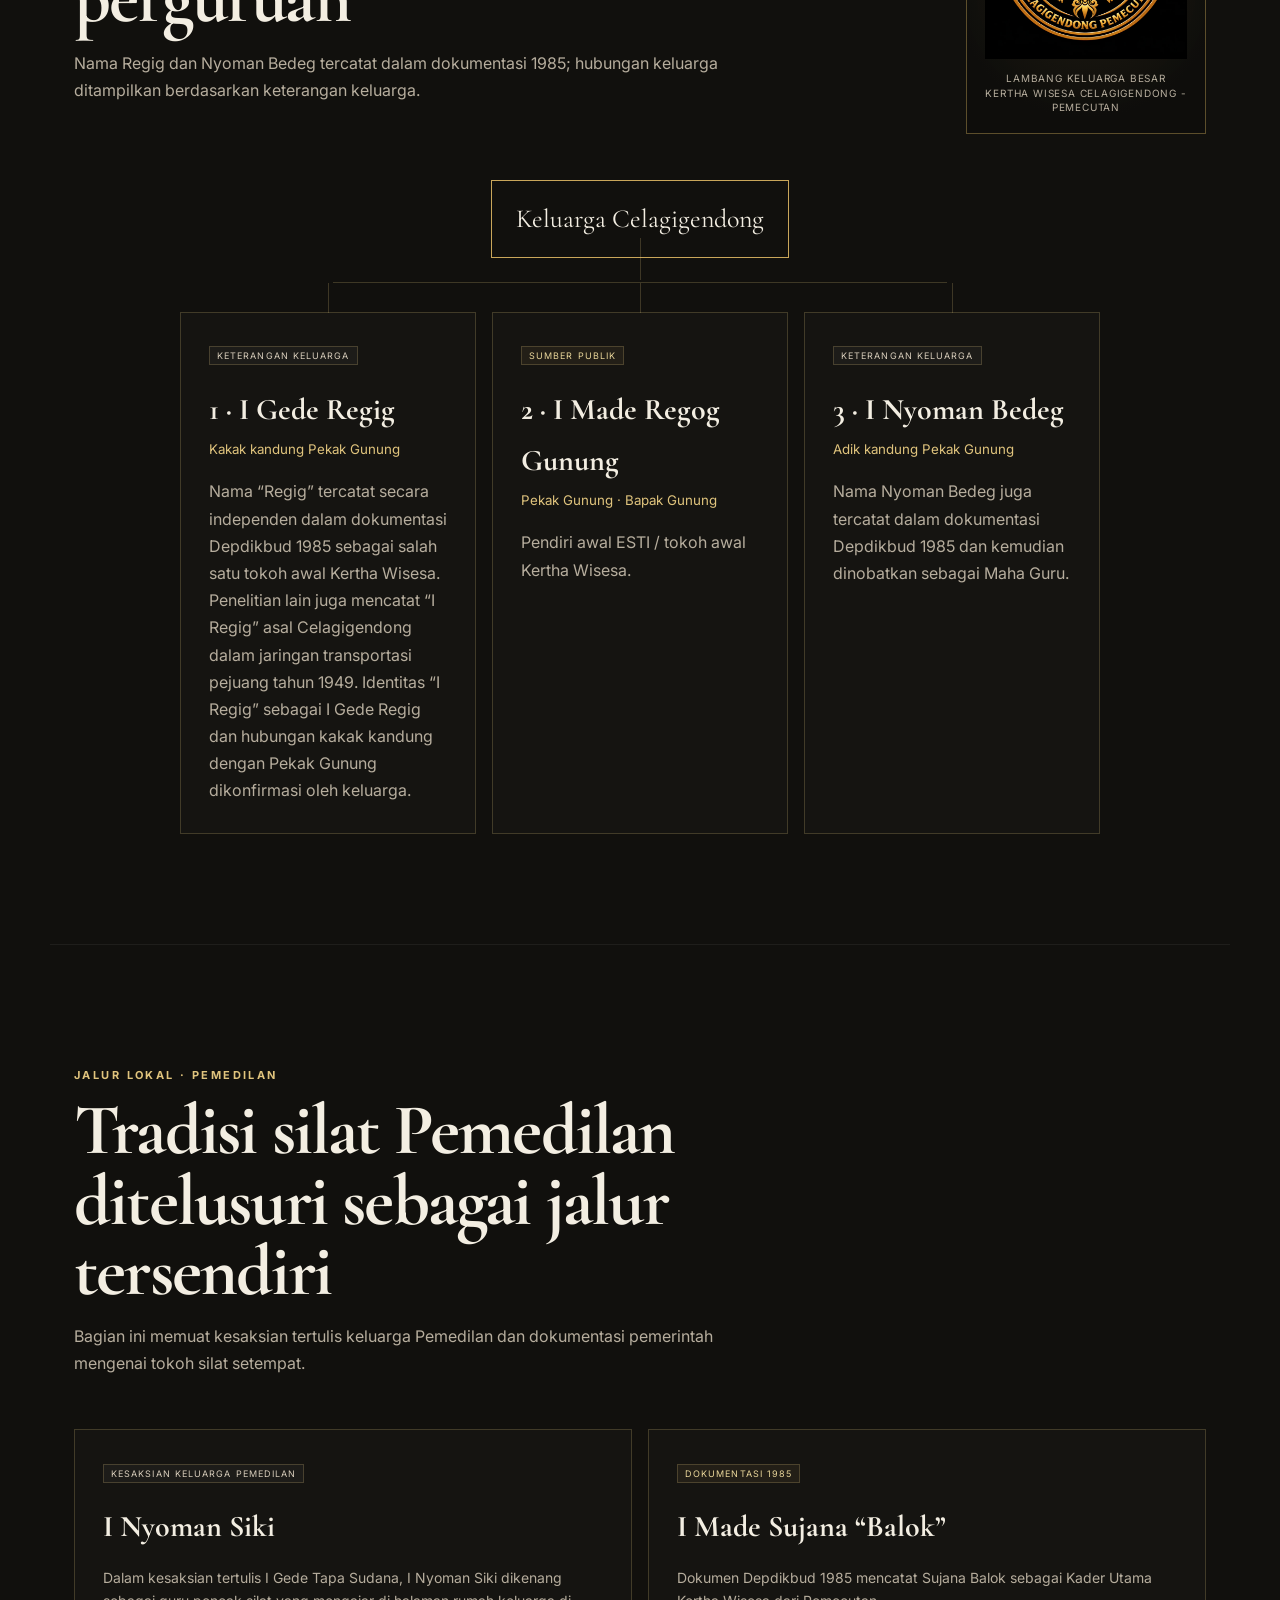
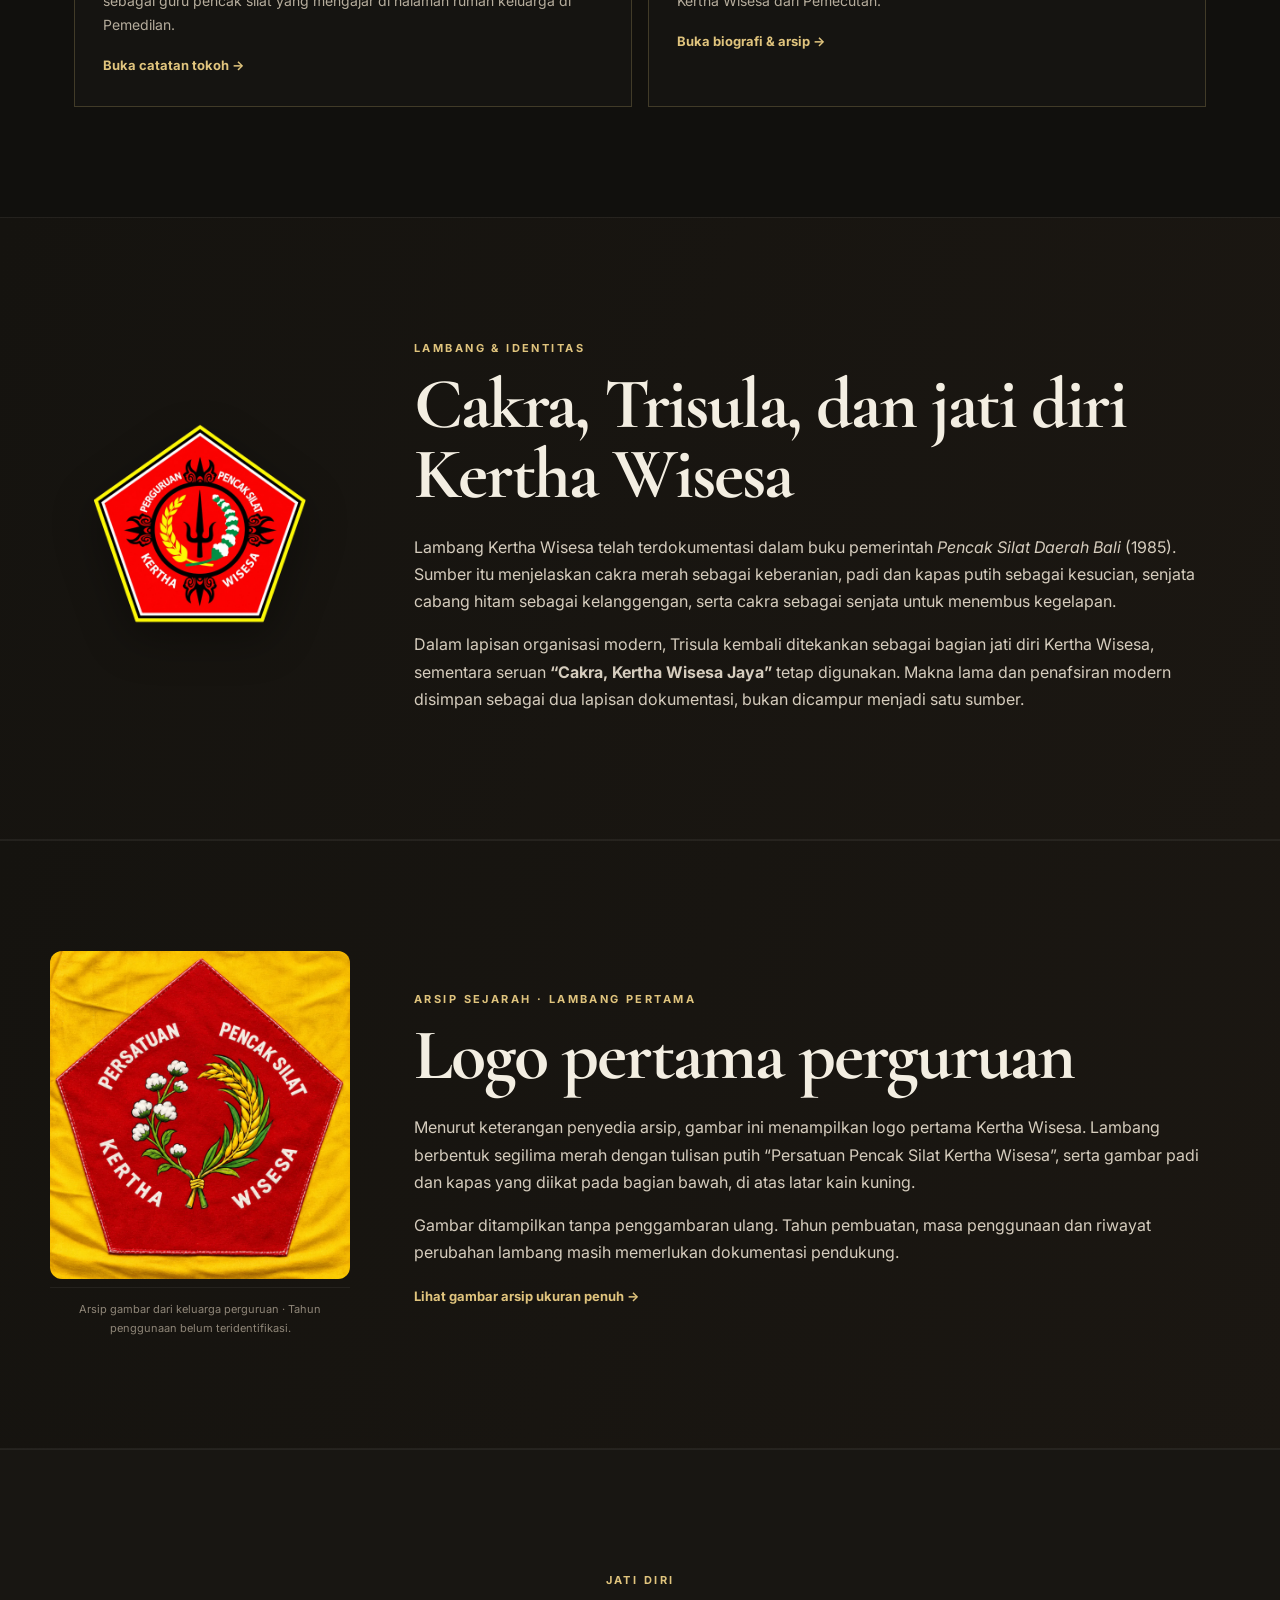
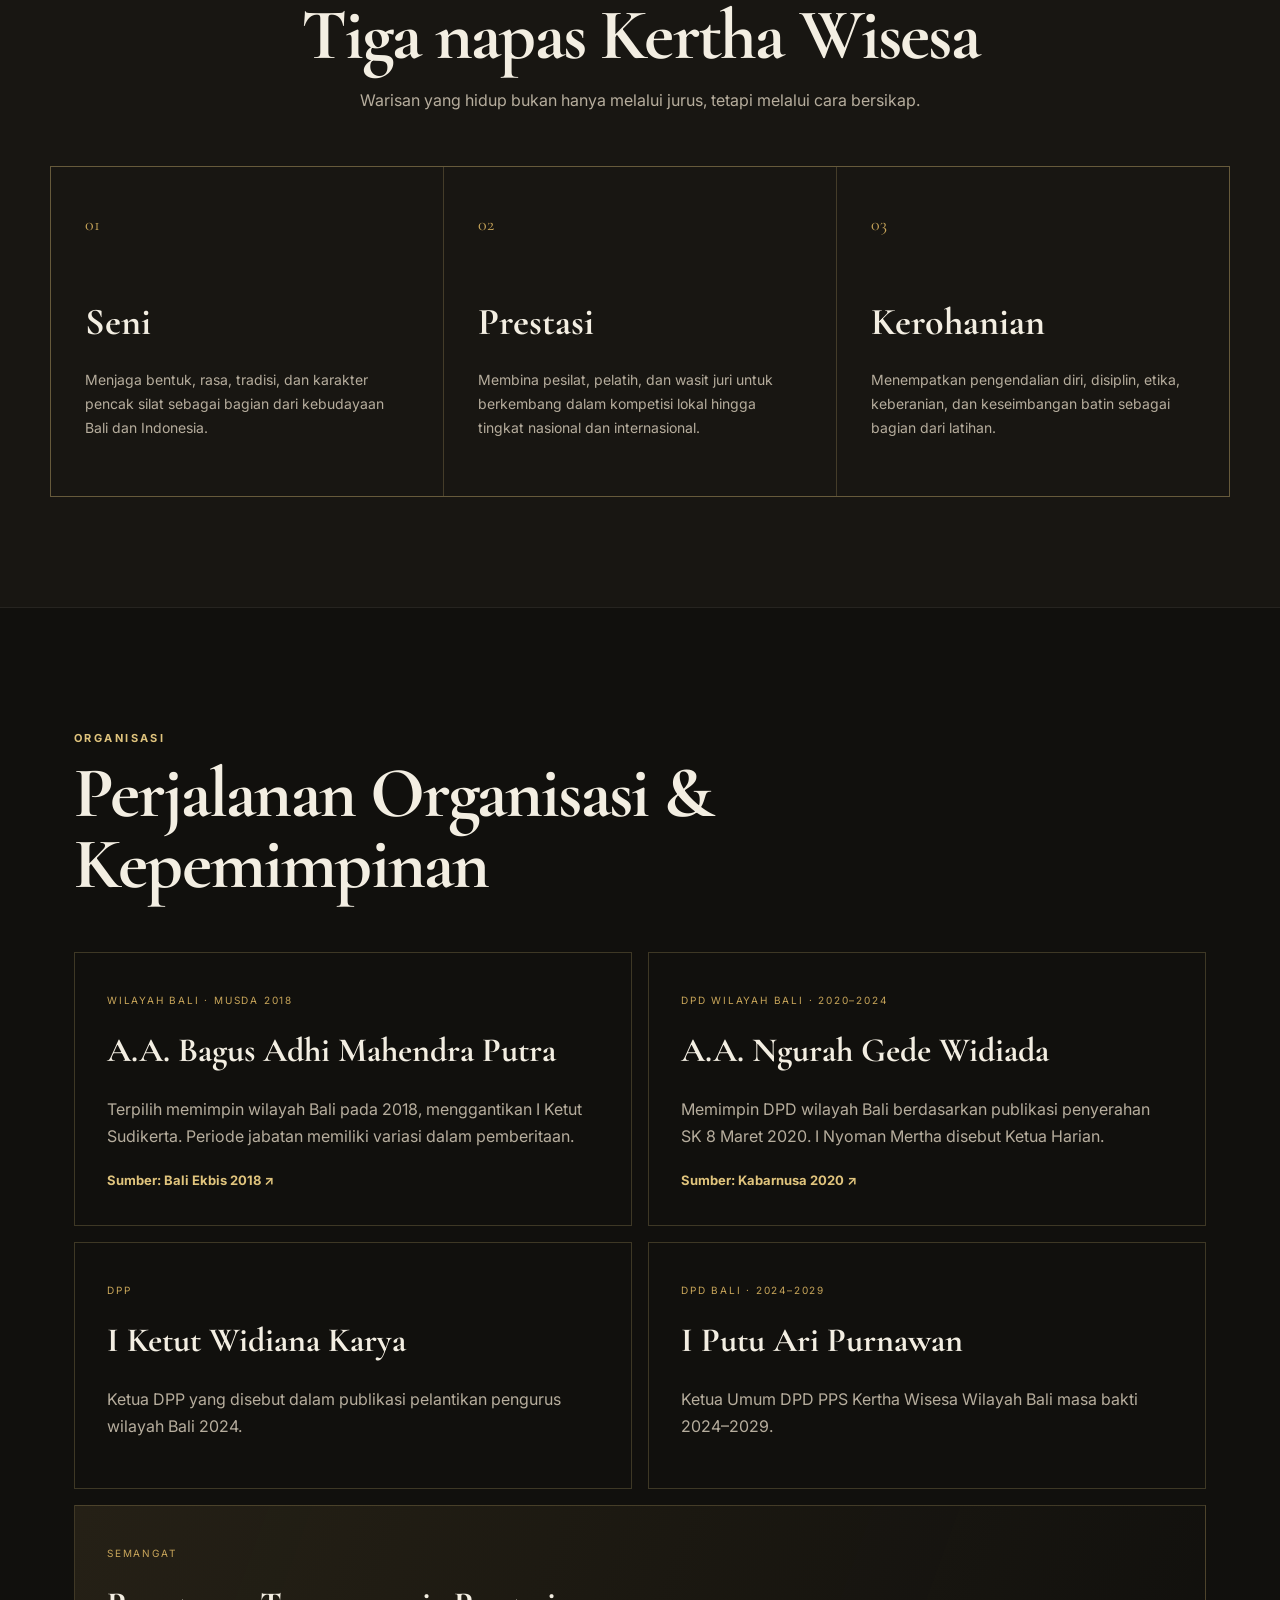
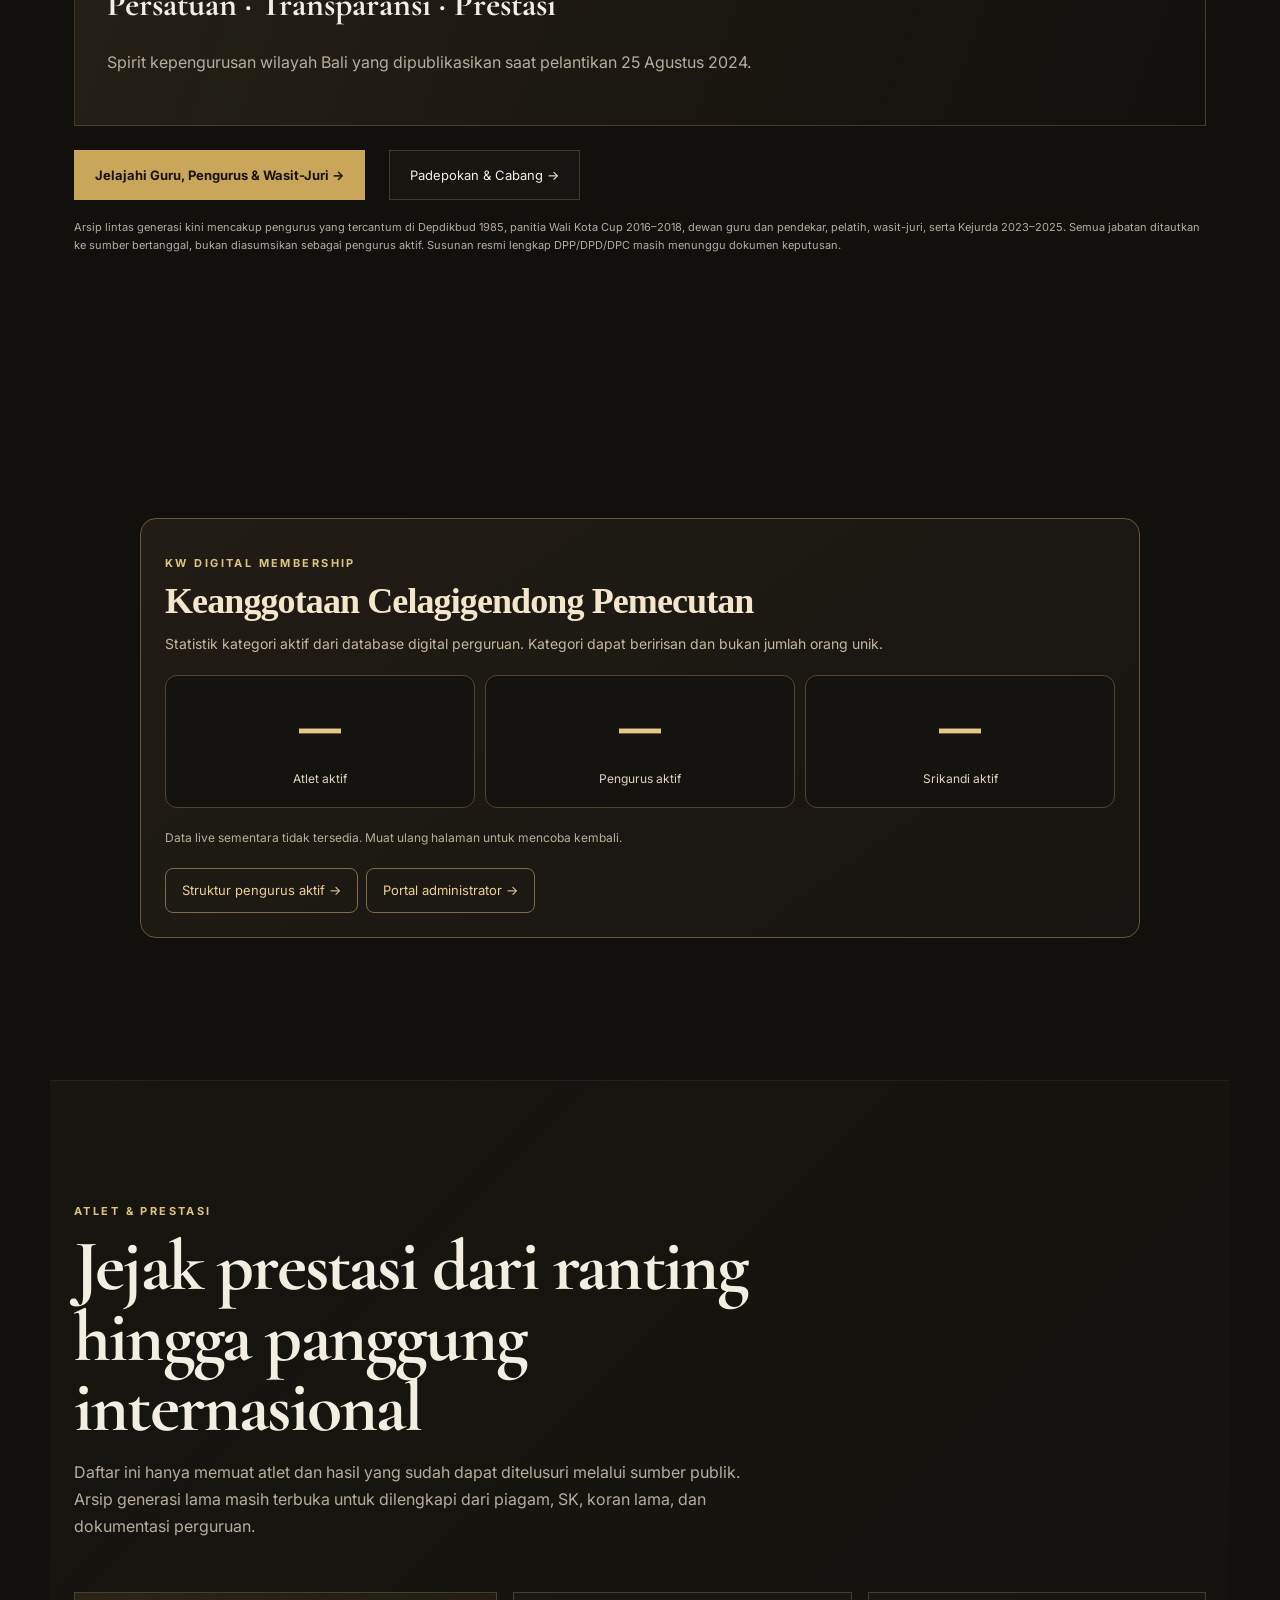
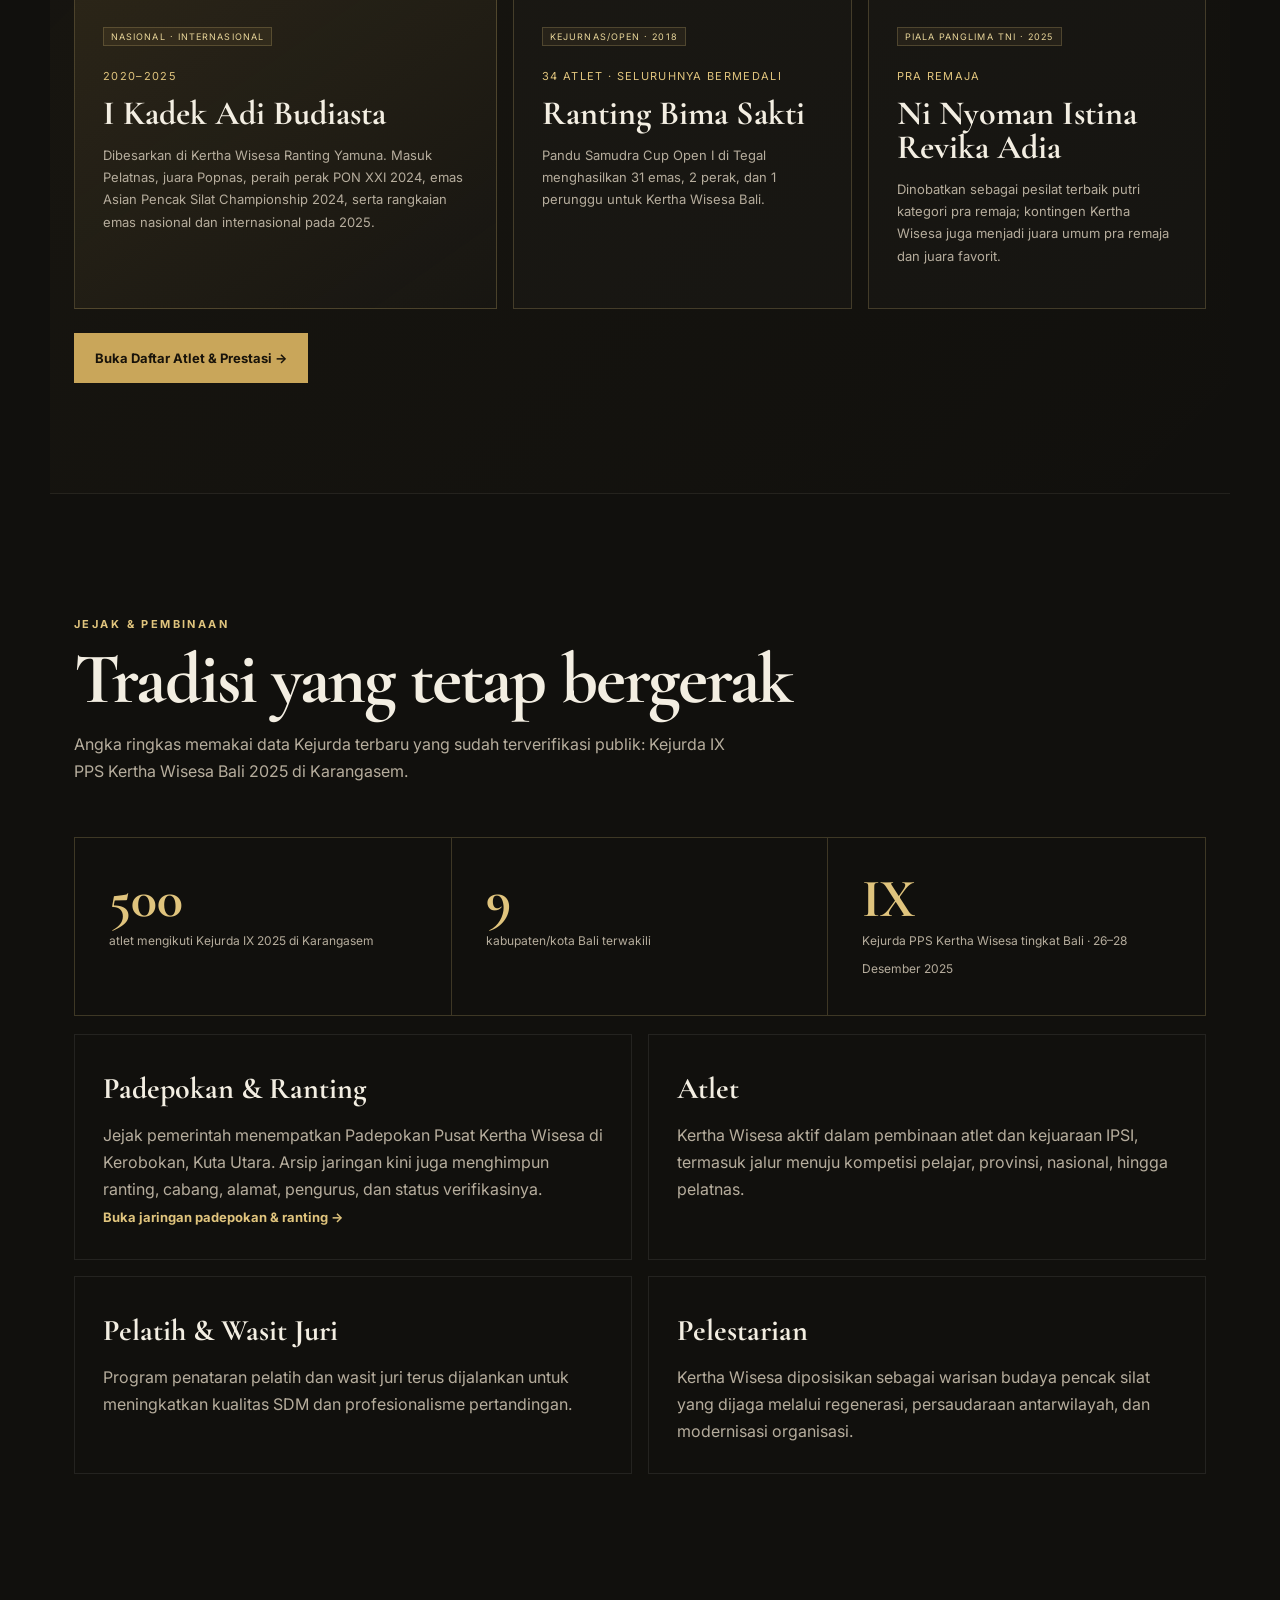
==== commit e107ce03: "Move Matur Piuning documentation from homepage to gallery" ====
--- a/index.html
+++ b/index.html
@@ -550,18 +550,7 @@
       </div>
     </section>
 
-    <section class="section" id="matur-piuning-2026">
-      <div class="section-head">
-        <p class="kicker">Dokumentasi Kegiatan · 25 Oktober 2026</p>
-        <h2>Matur Piuning di Merajan dan Banjar Celagigendong</h2>
-        <p class="section-sub">PPS Kertha Wisesa Celagigendong · Pusat sejarah dan tempat lahir perguruan</p>
-      </div>
-      <figure style="max-width:860px;margin:0 auto 24px"><img src="assets/matur-piuning-celagigendong-2026.png" alt="Foto asli Matur Piuning PPS Kertha Wisesa Celagigendong, 25 Oktober 2026" loading="lazy" style="width:100%;height:auto;display:block;border-radius:12px"><figcaption style="margin-top:8px;text-align:center">Dokumentasi Matur Piuning · 25 Oktober 2026</figcaption></figure><div style="max-width:860px;margin:0 auto;line-height:1.8">
-        <p>Pada Minggu, <strong>25 Oktober 2026</strong>, keluarga besar PPS Kertha Wisesa Celagigendong melaksanakan <strong>Matur Piuning di merajan dan Banjar Celagigendong</strong>, Bali.</p>
-        <p>Kegiatan ini menjadi ungkapan bhakti dan penghormatan kepada leluhur serta permohonan tuntunan dan kelancaran dalam meneruskan tradisi perguruan.</p>
-        <p><strong>Seni · Prestasi · Kerohanian</strong></p>
-      </div>
-    </section>
+    
 
     <section class="section legacy" id="jejak">
       <div class="section-head">
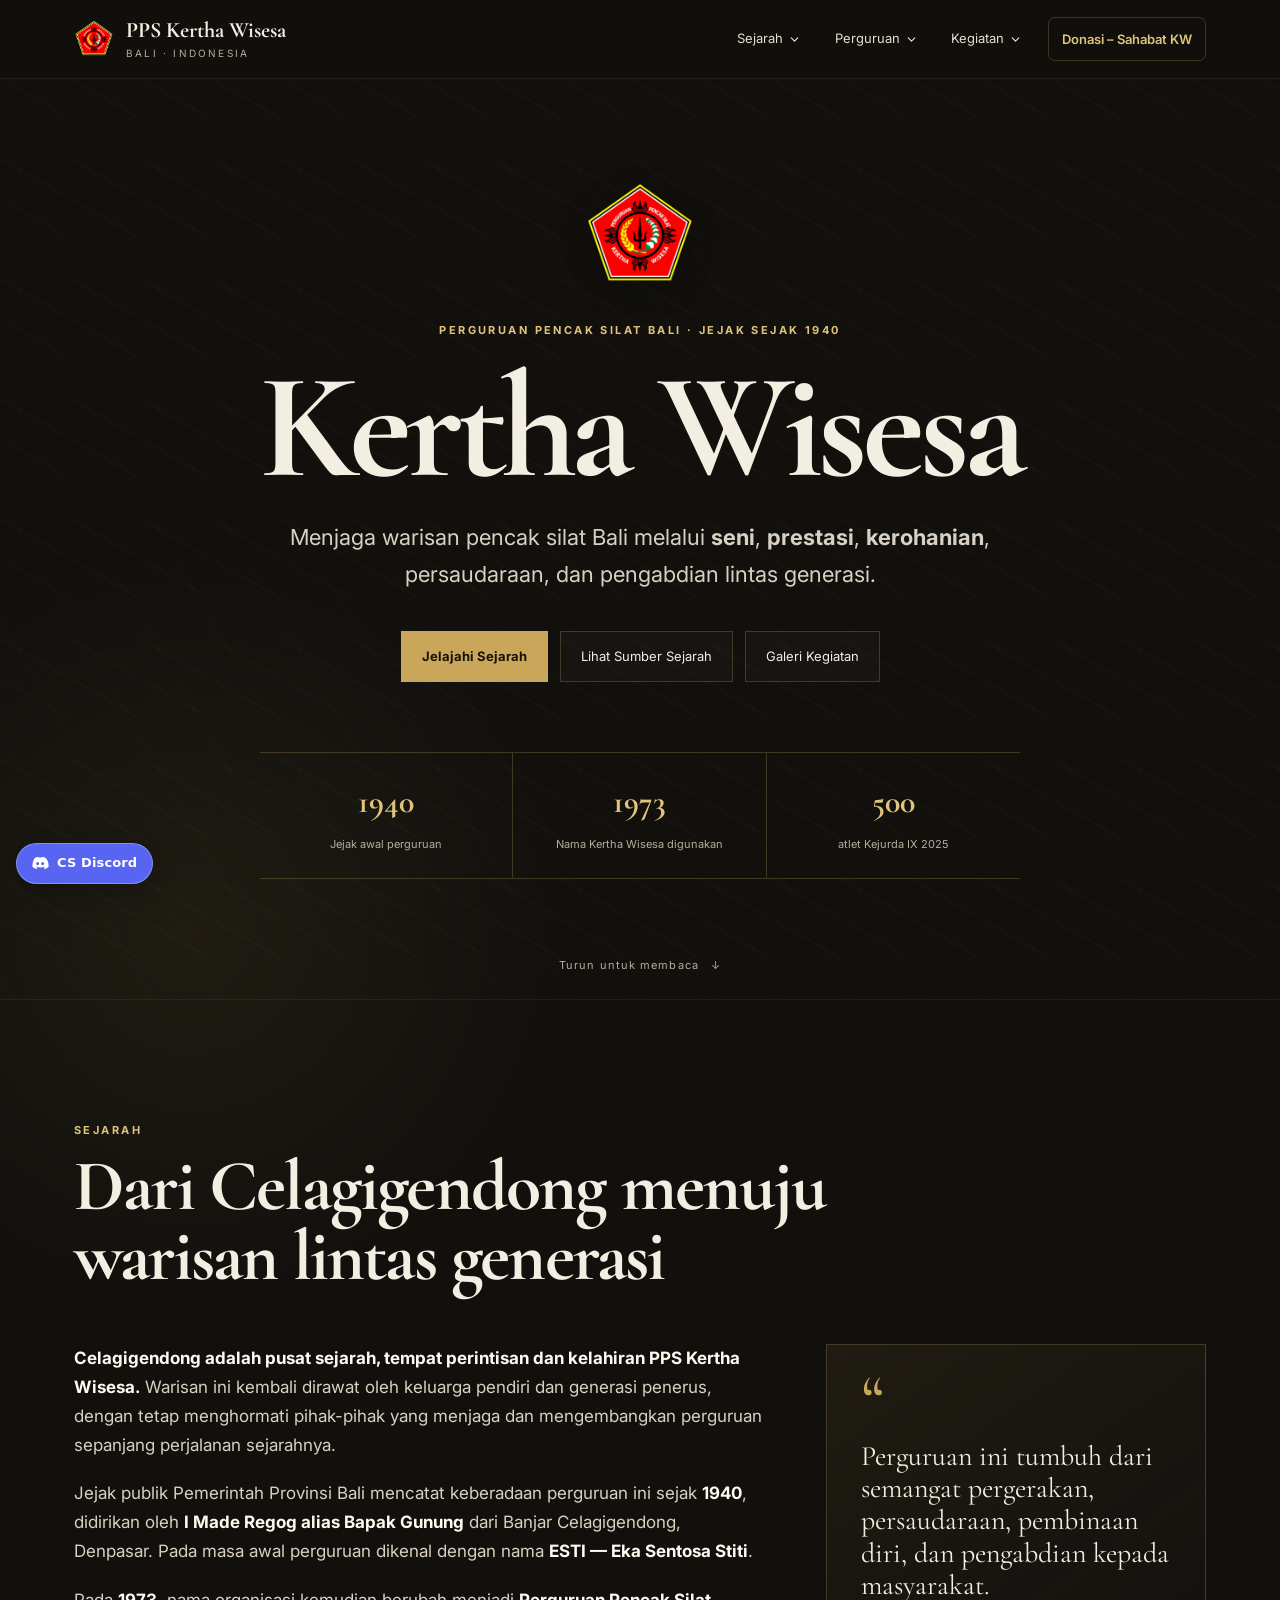
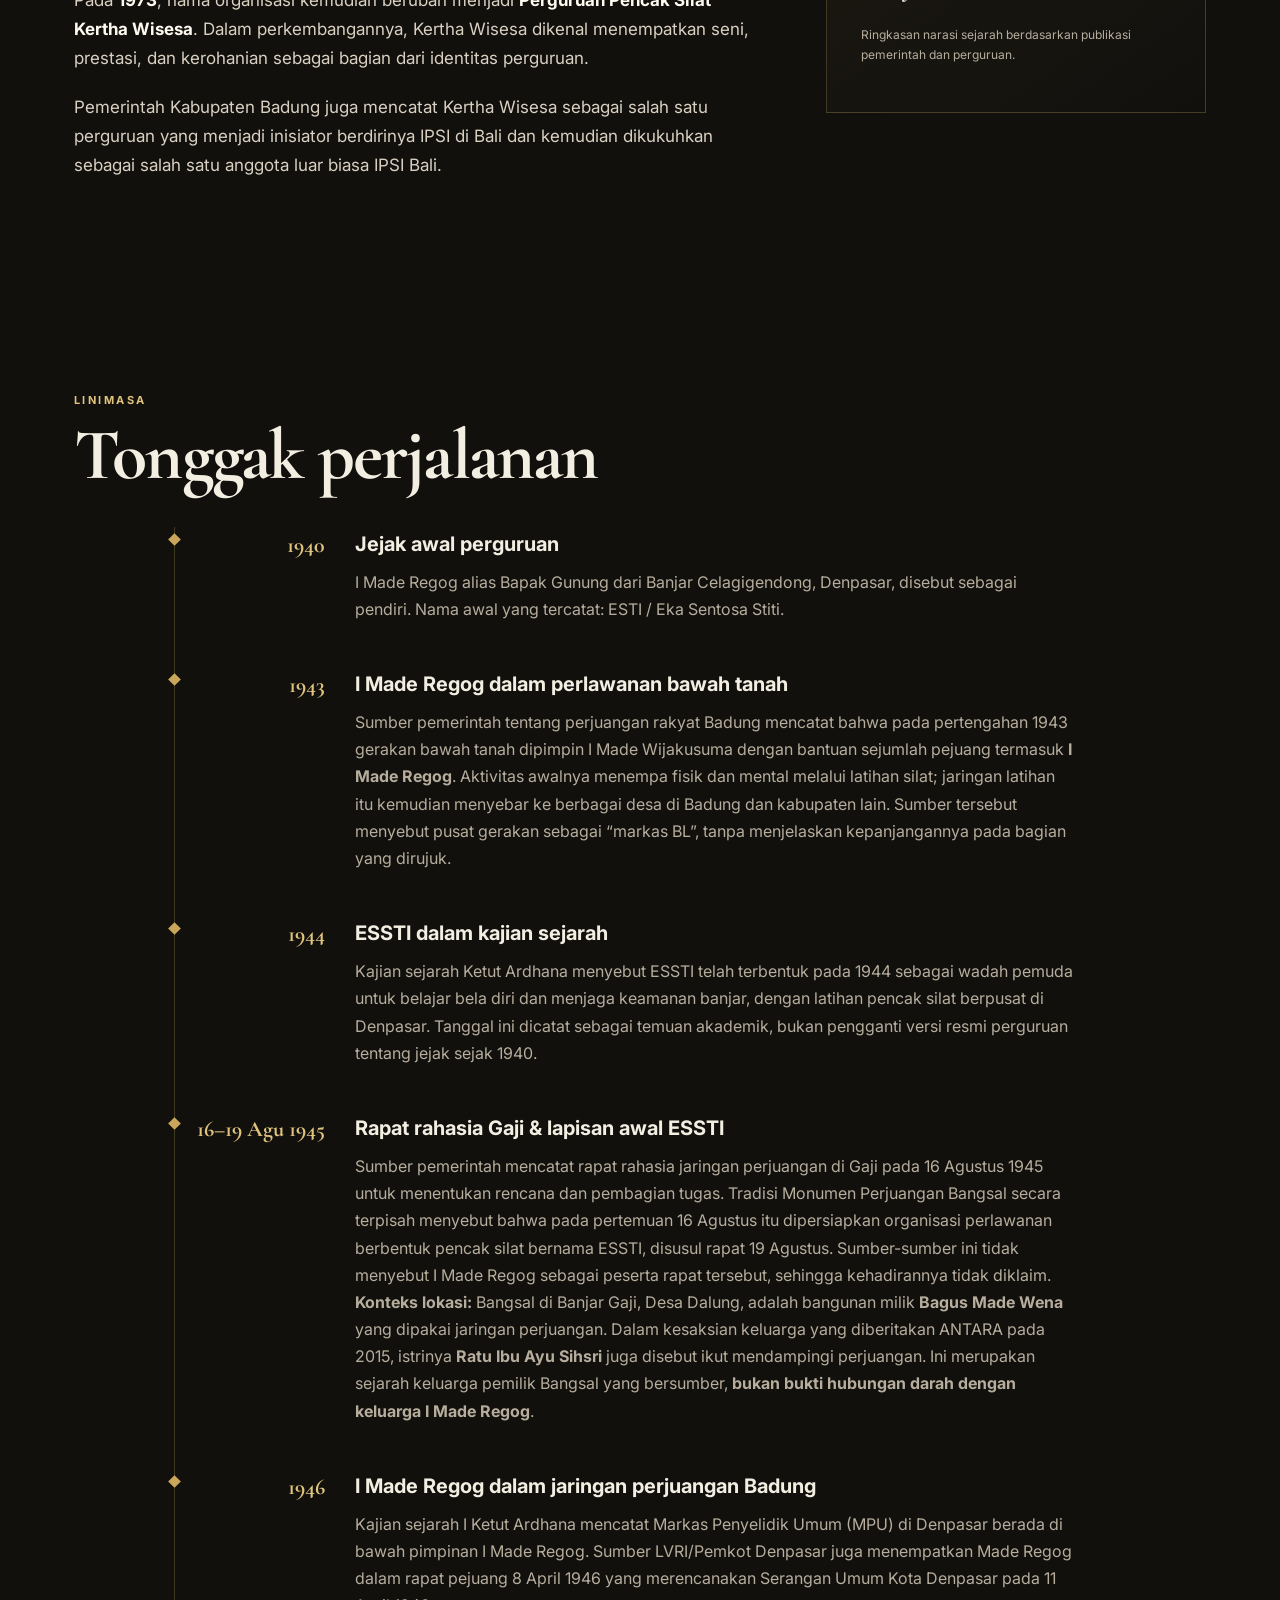
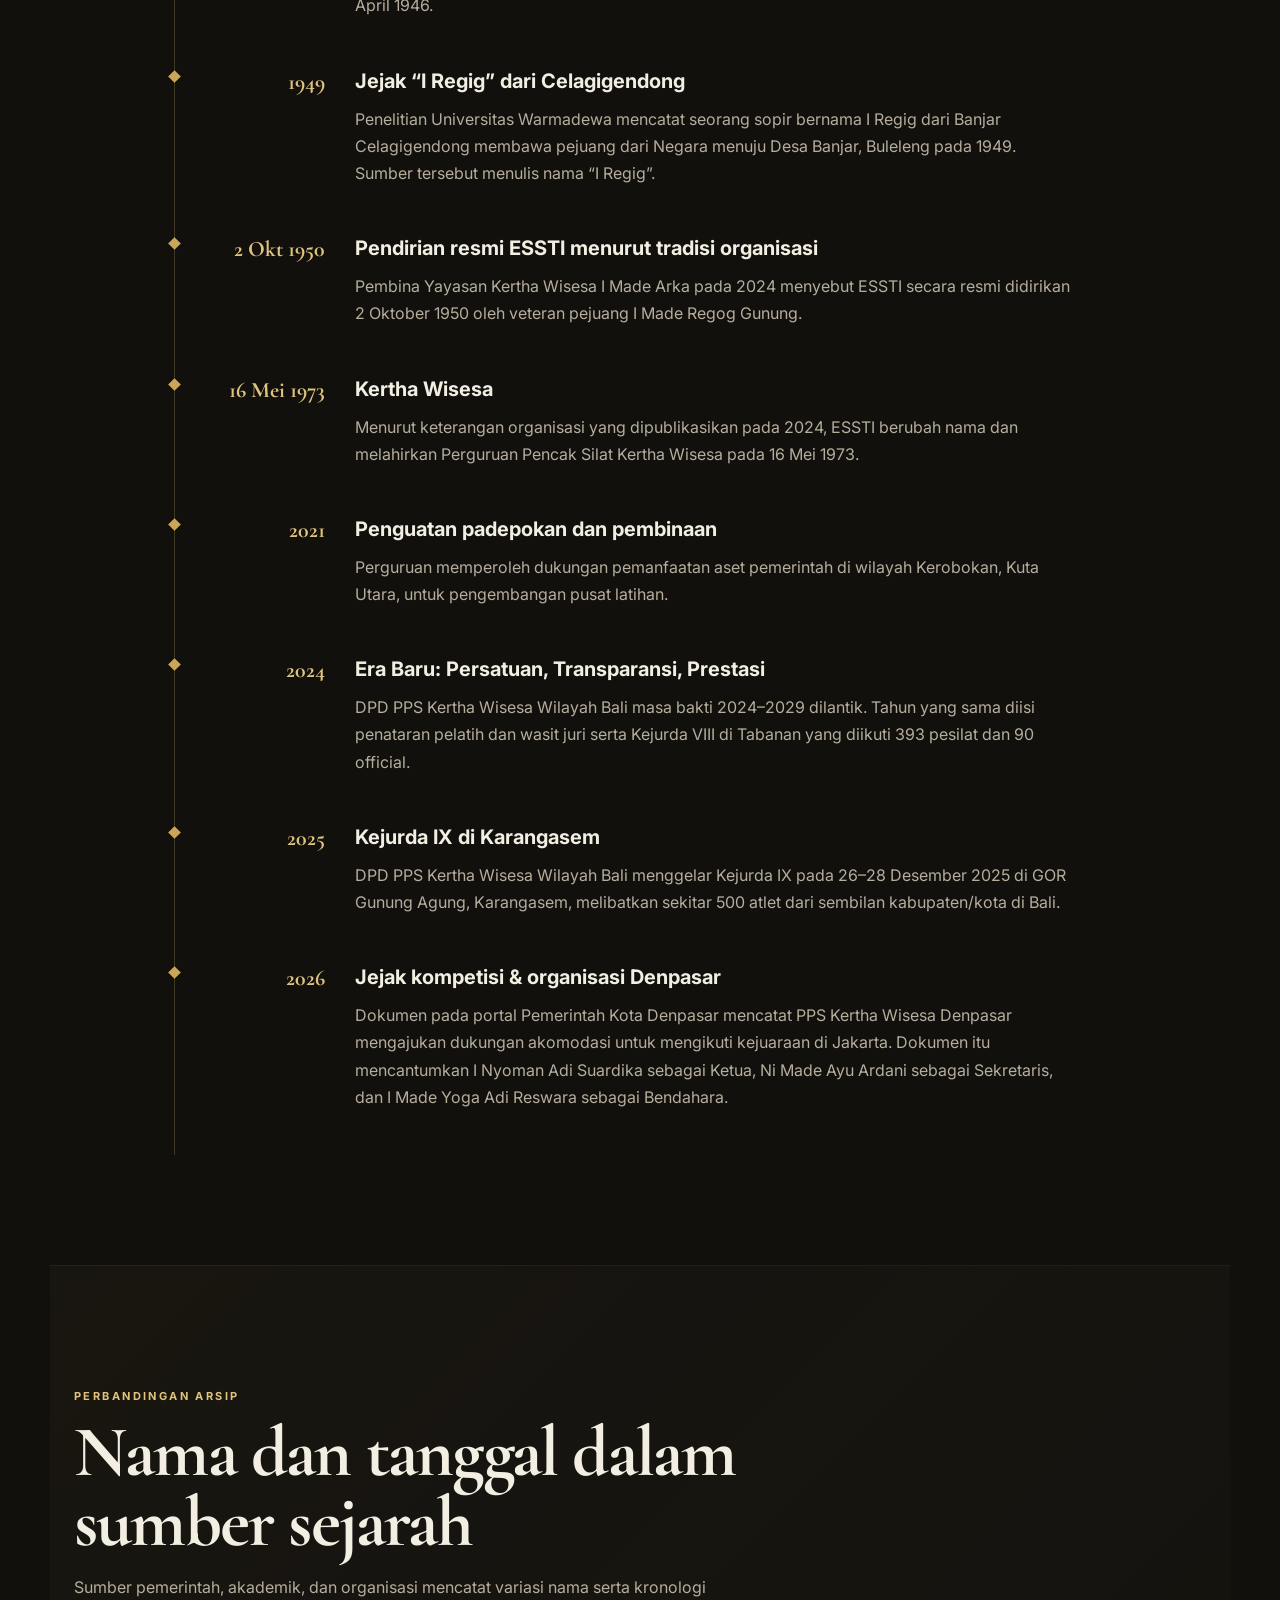
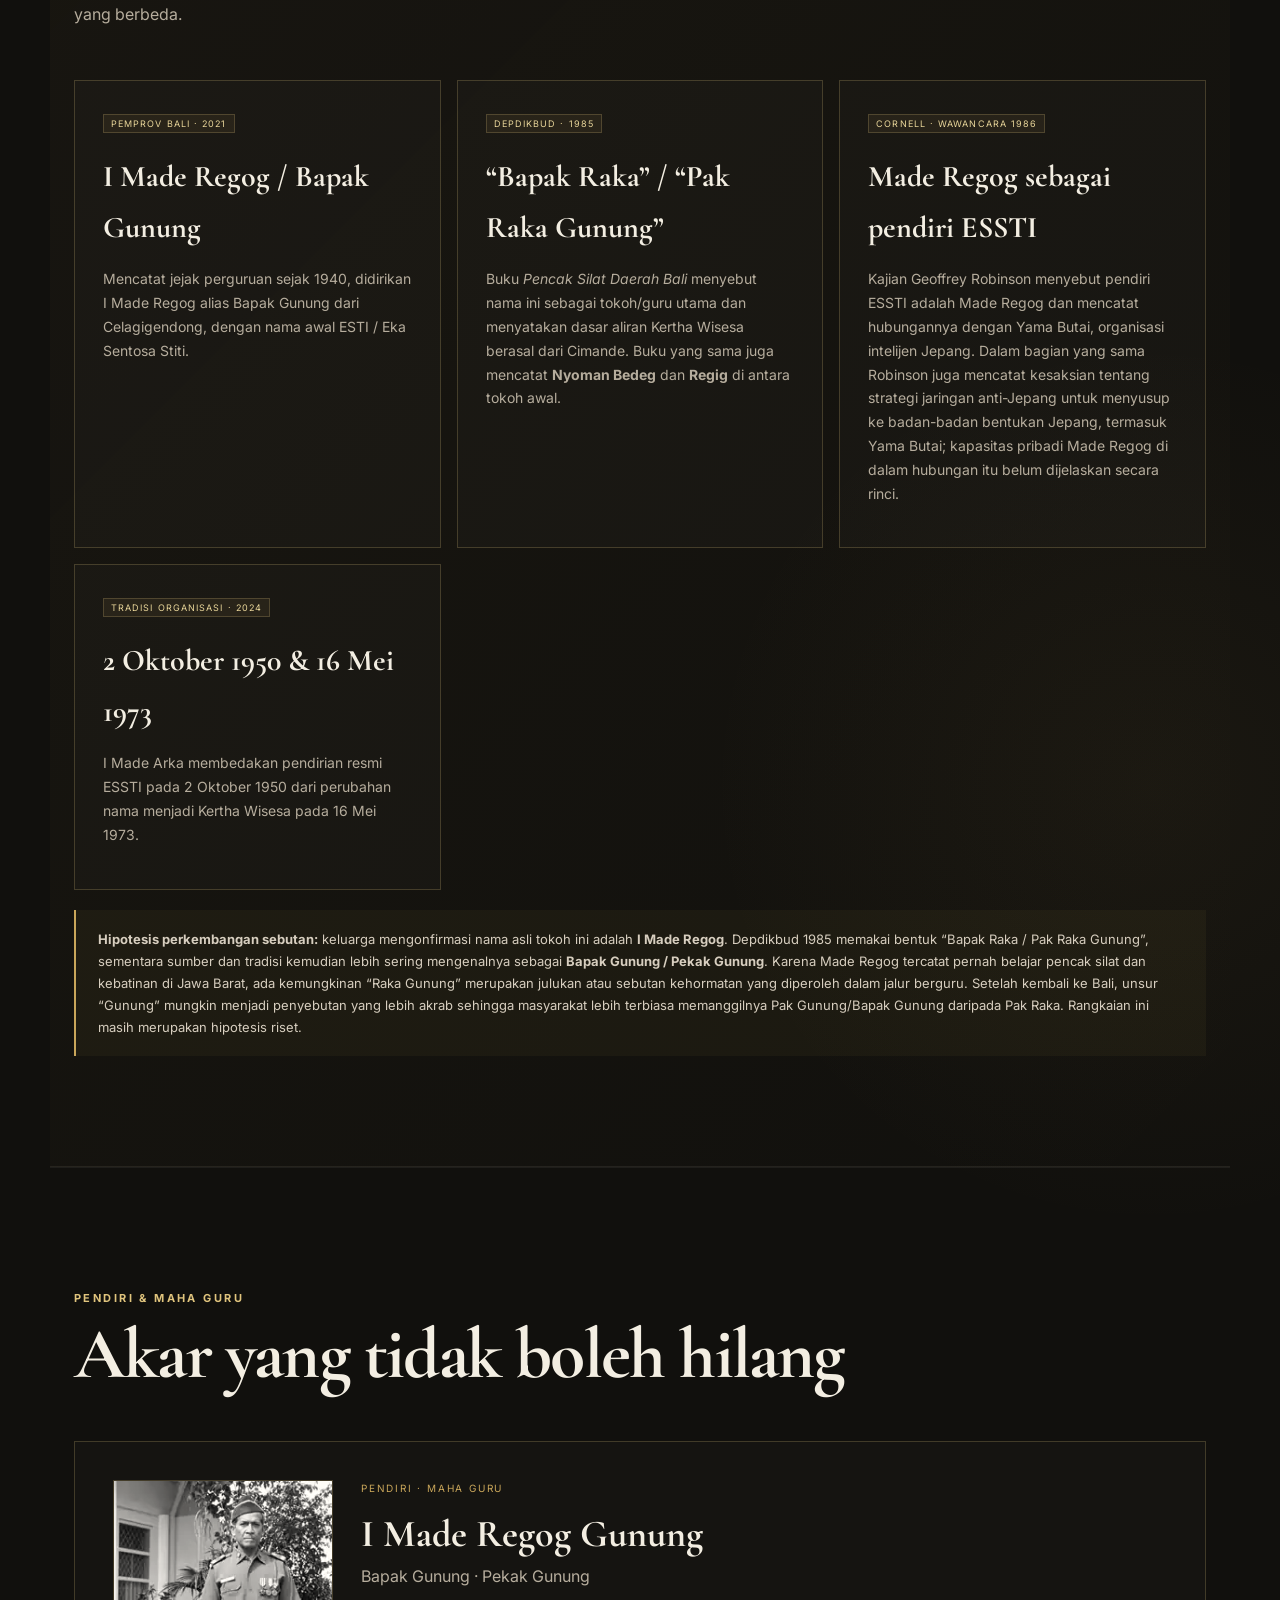
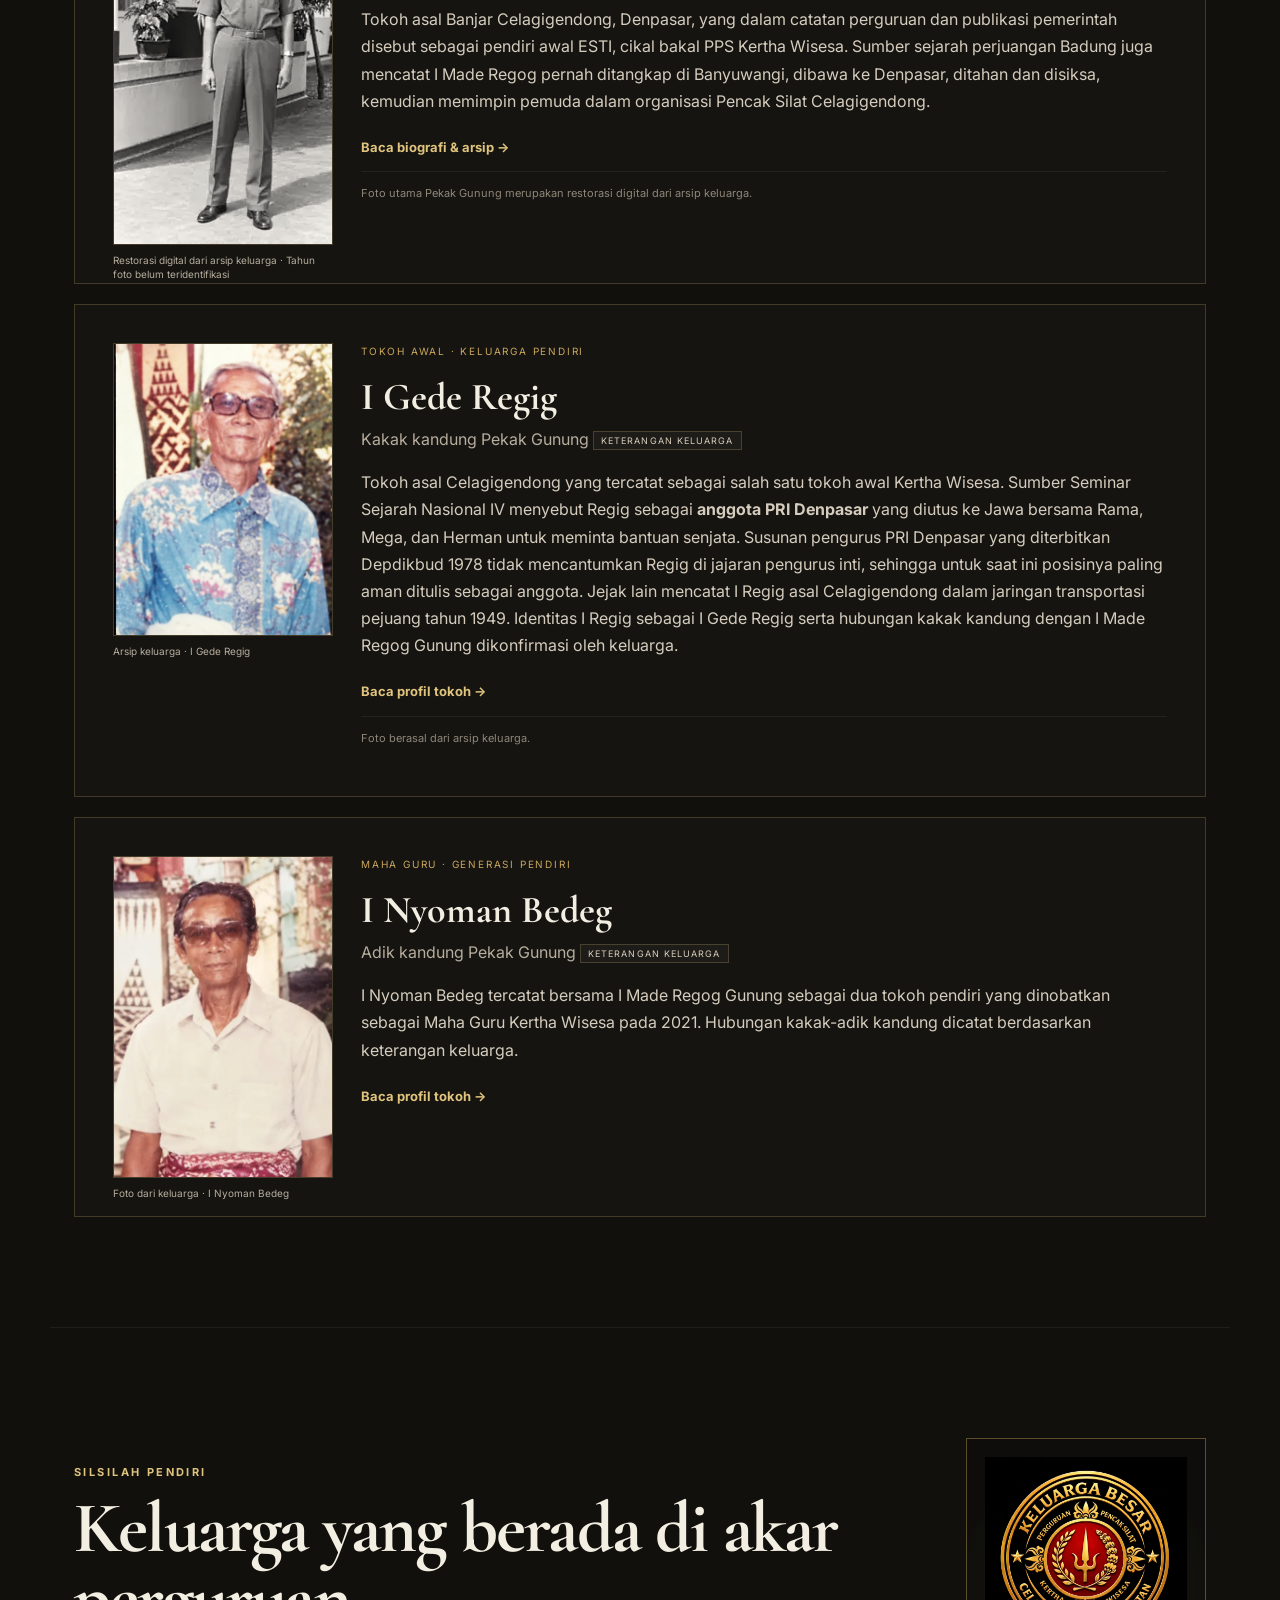
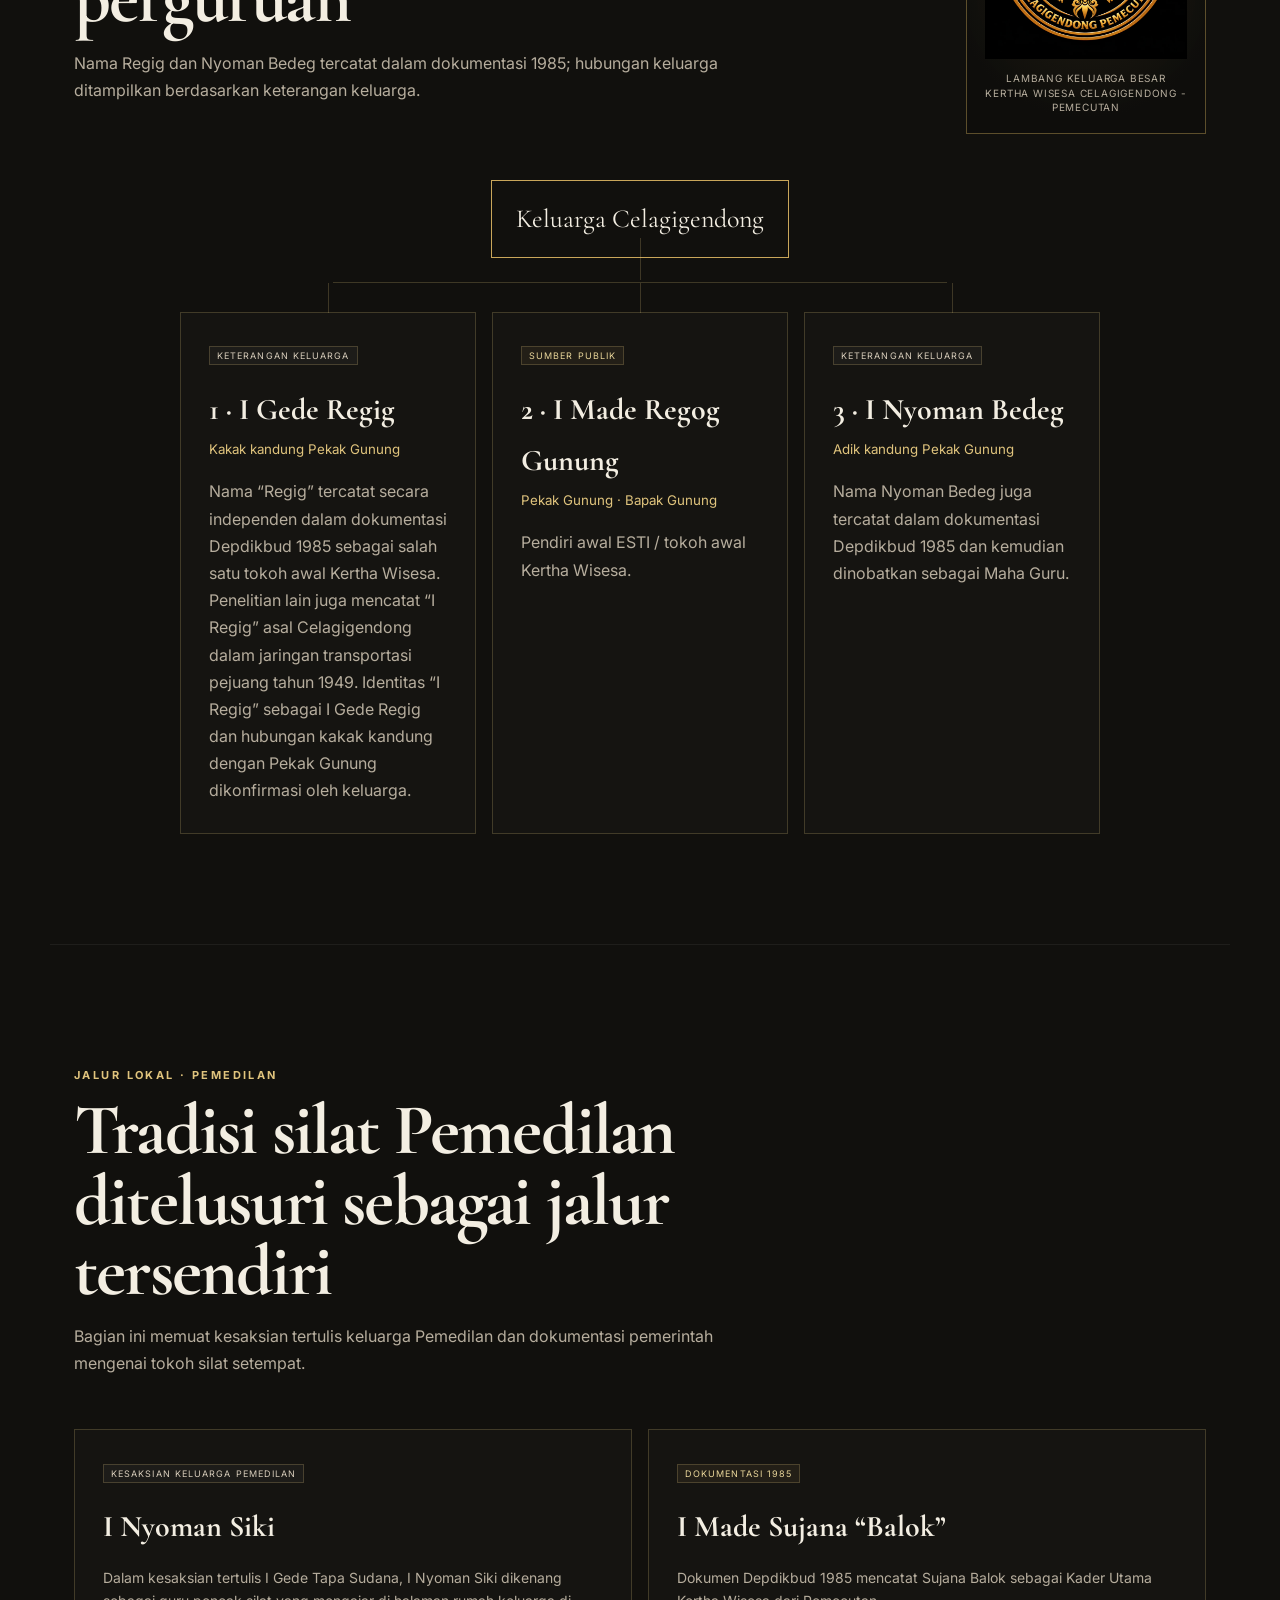
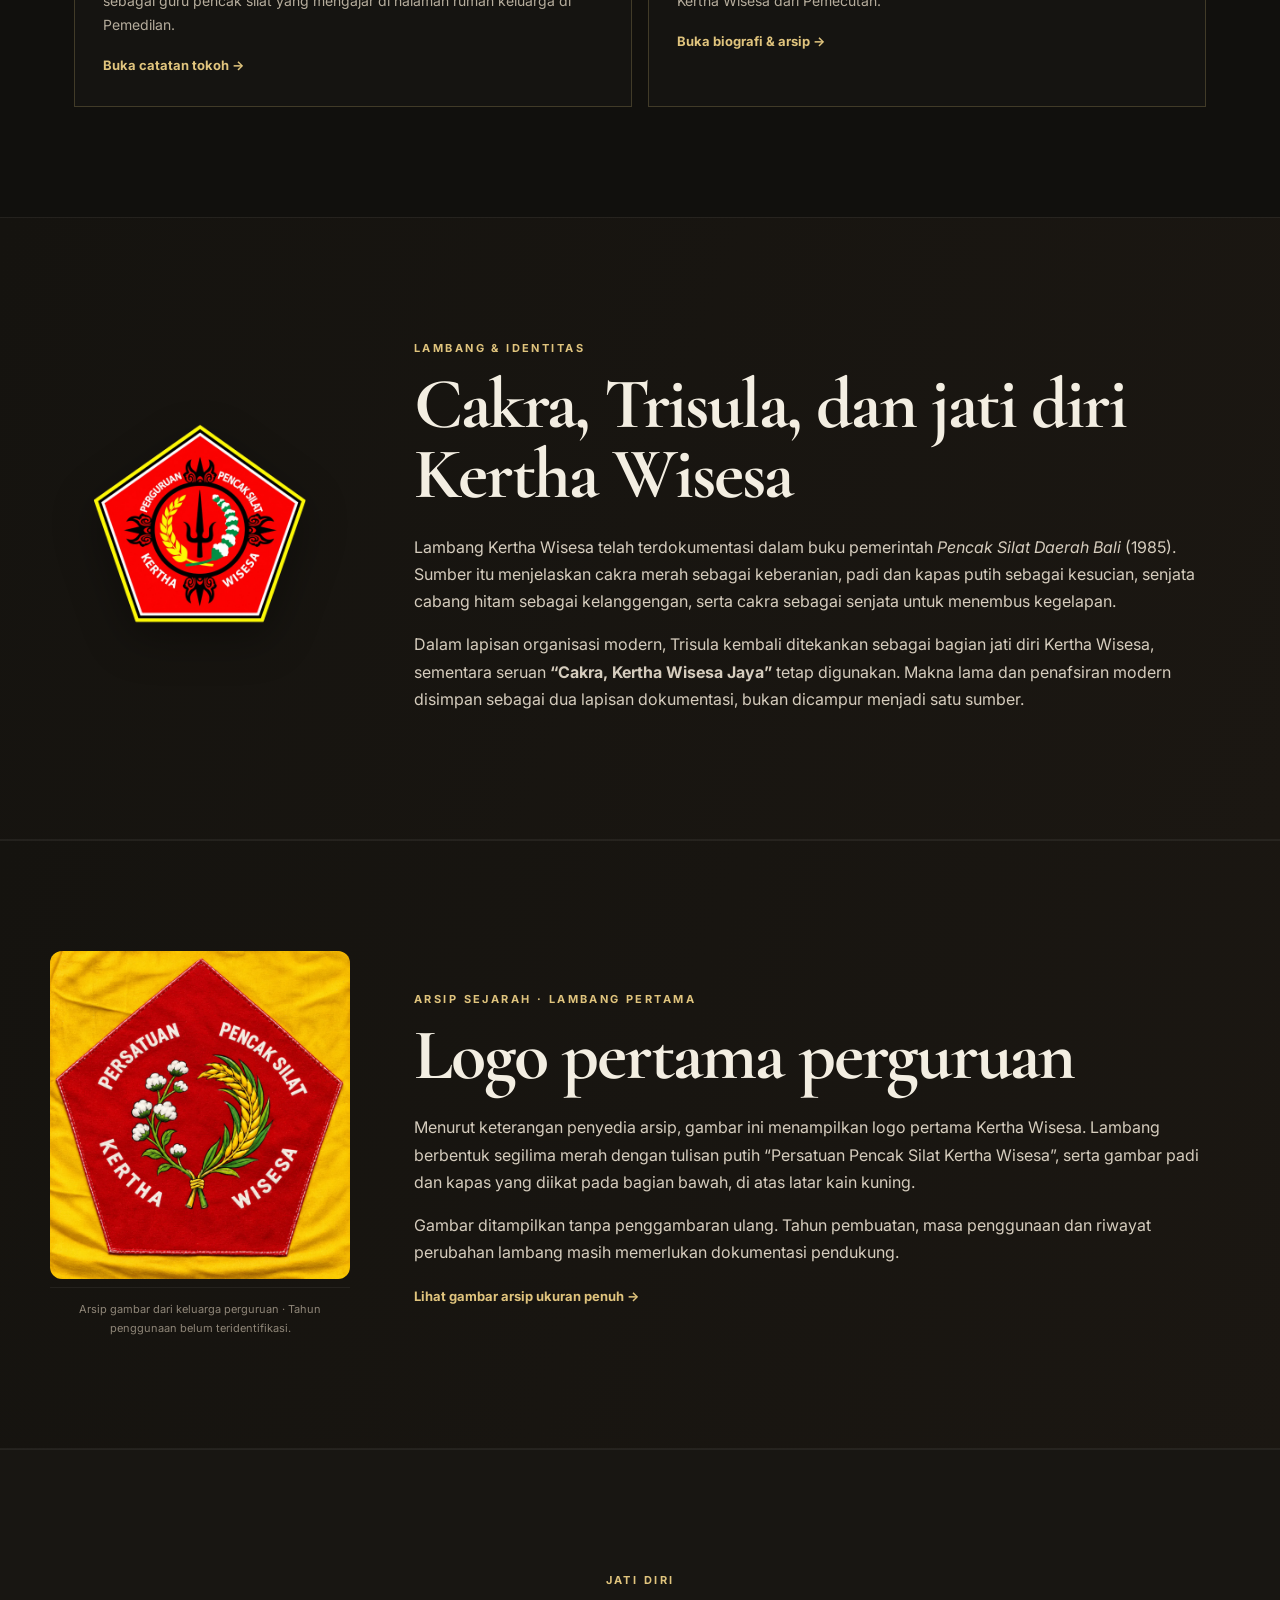
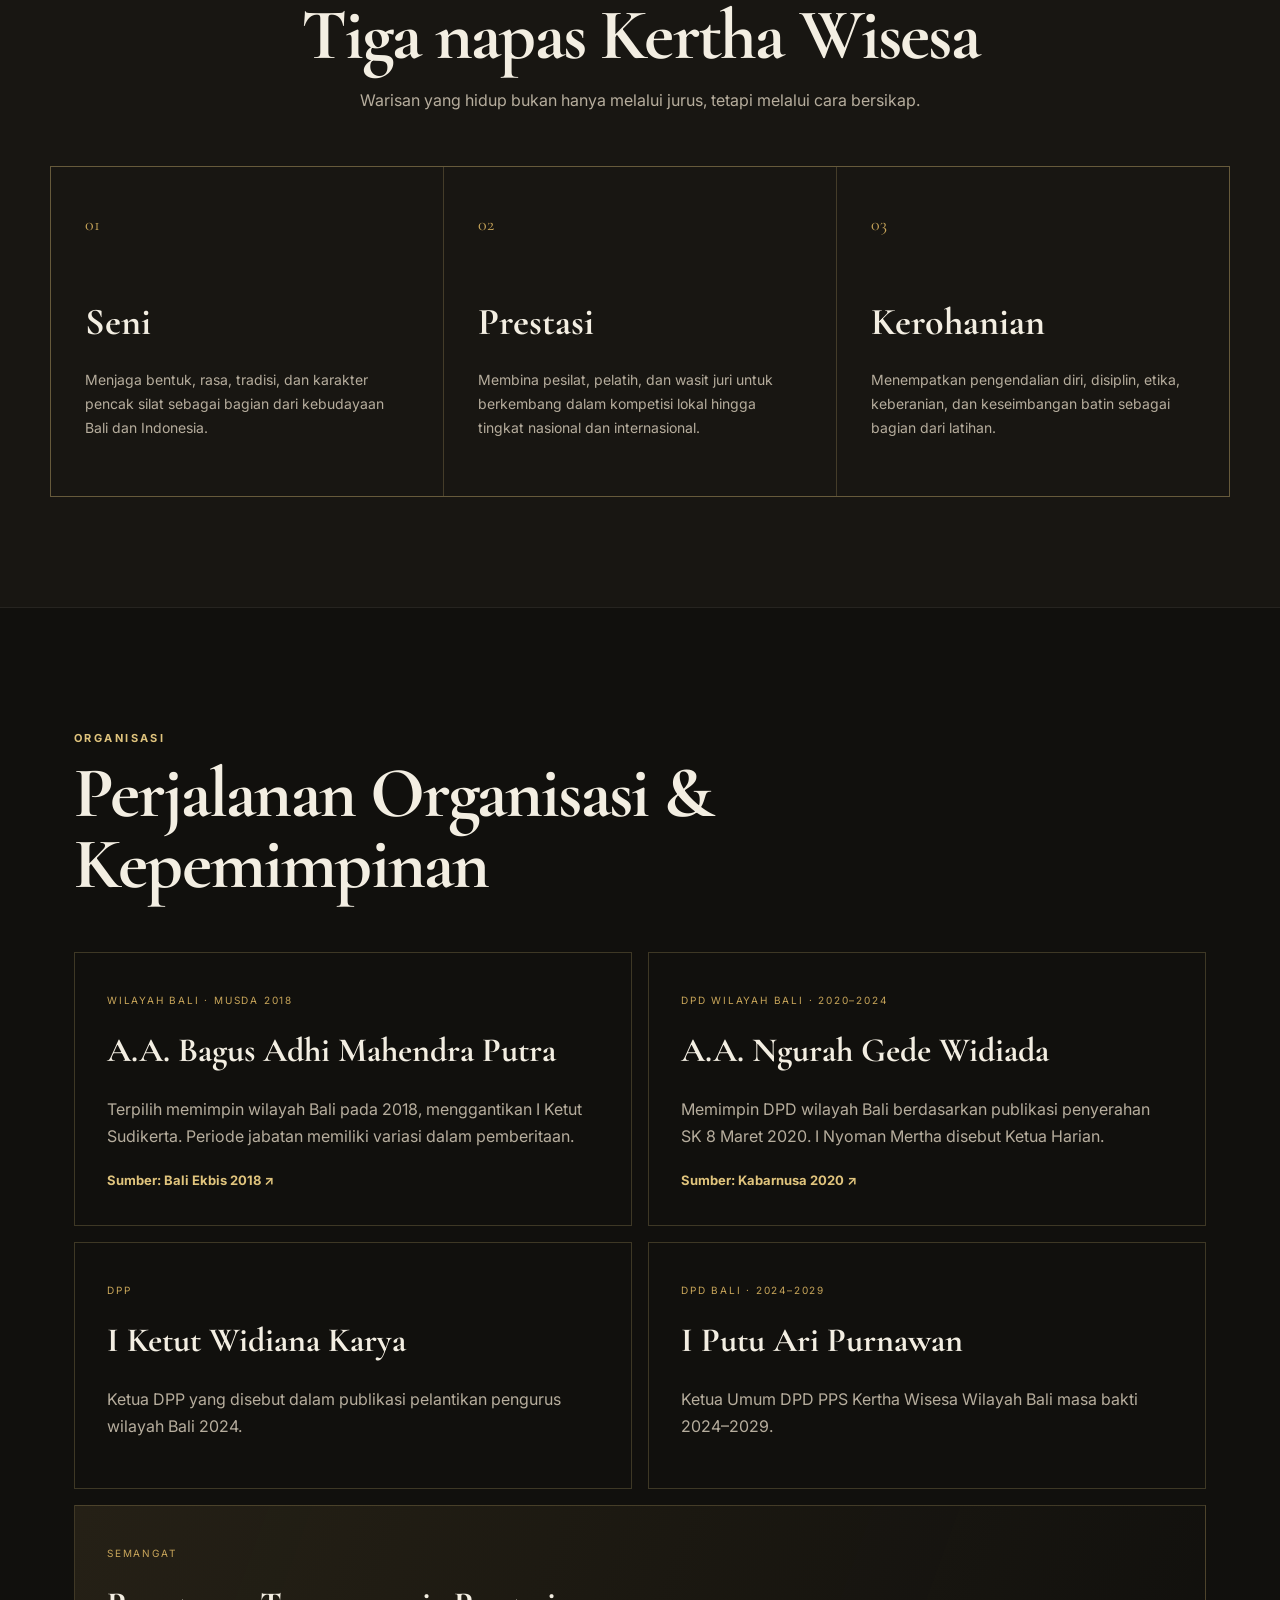
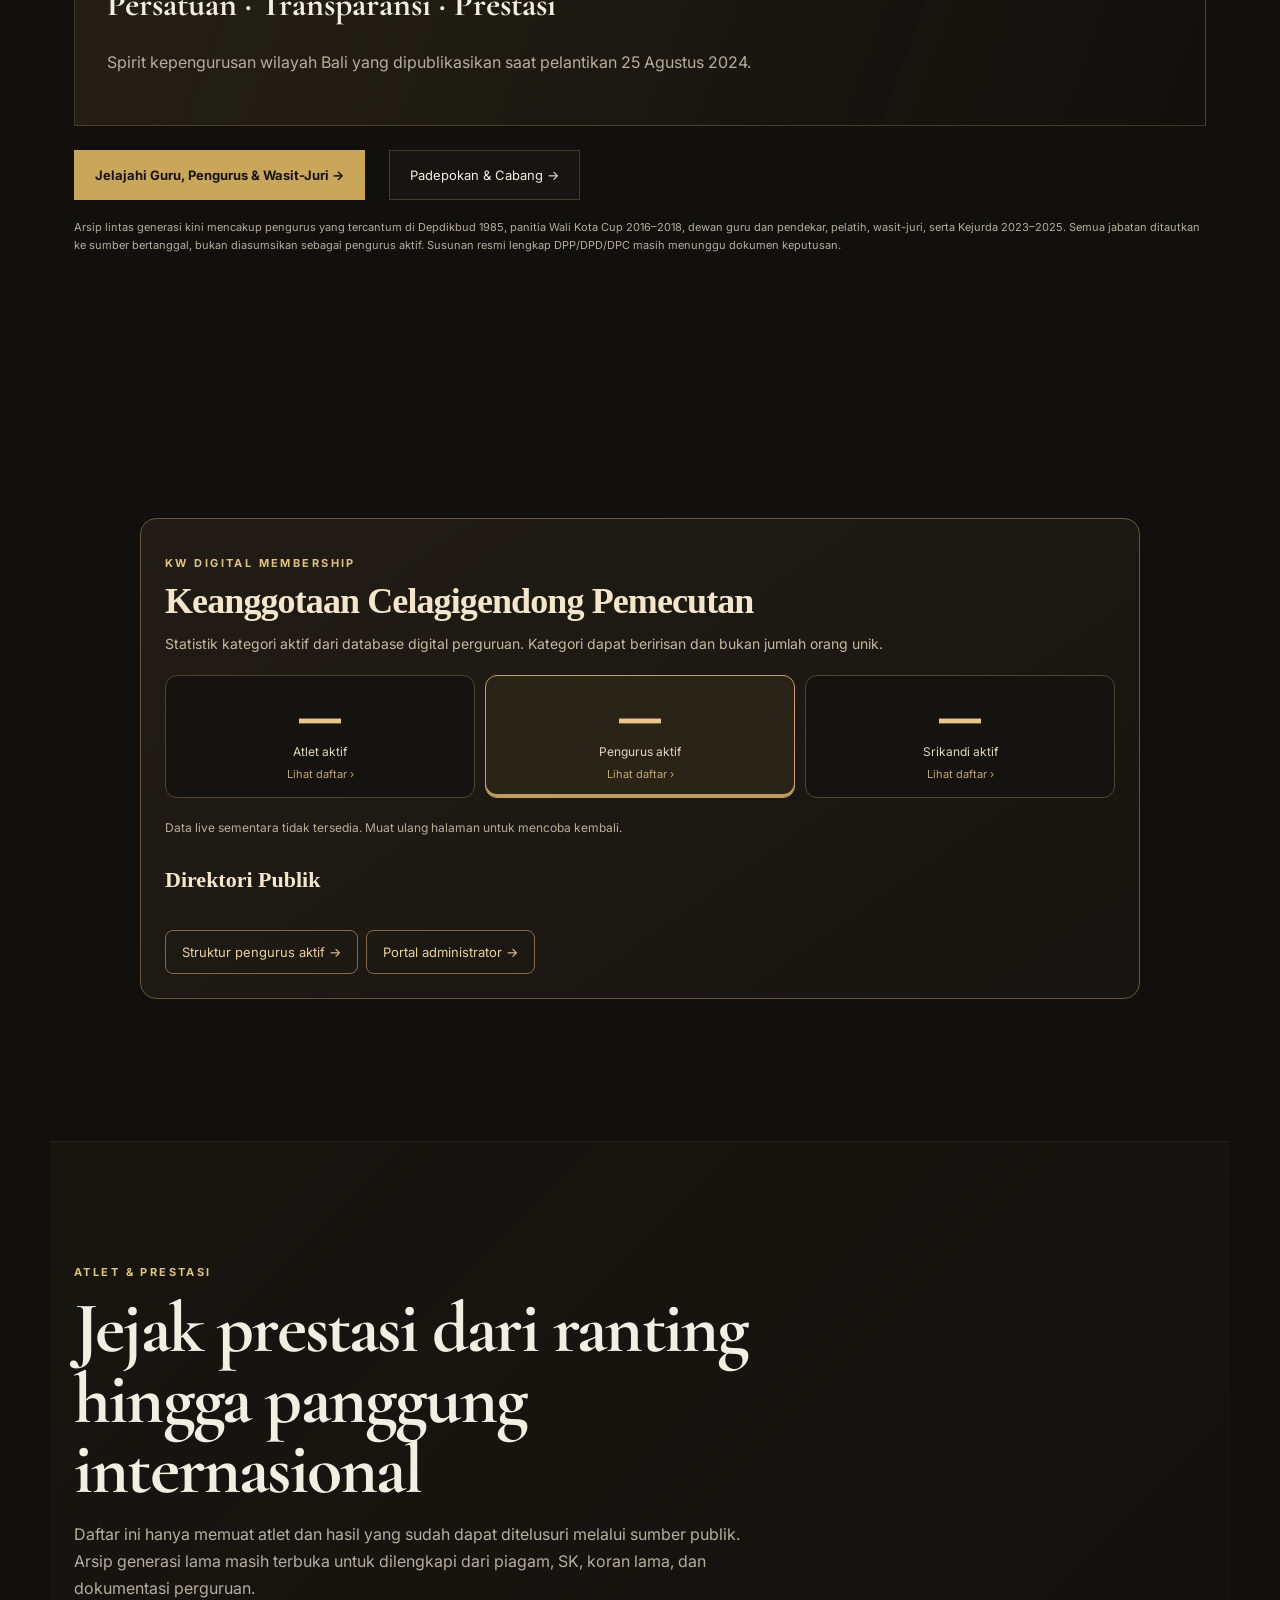
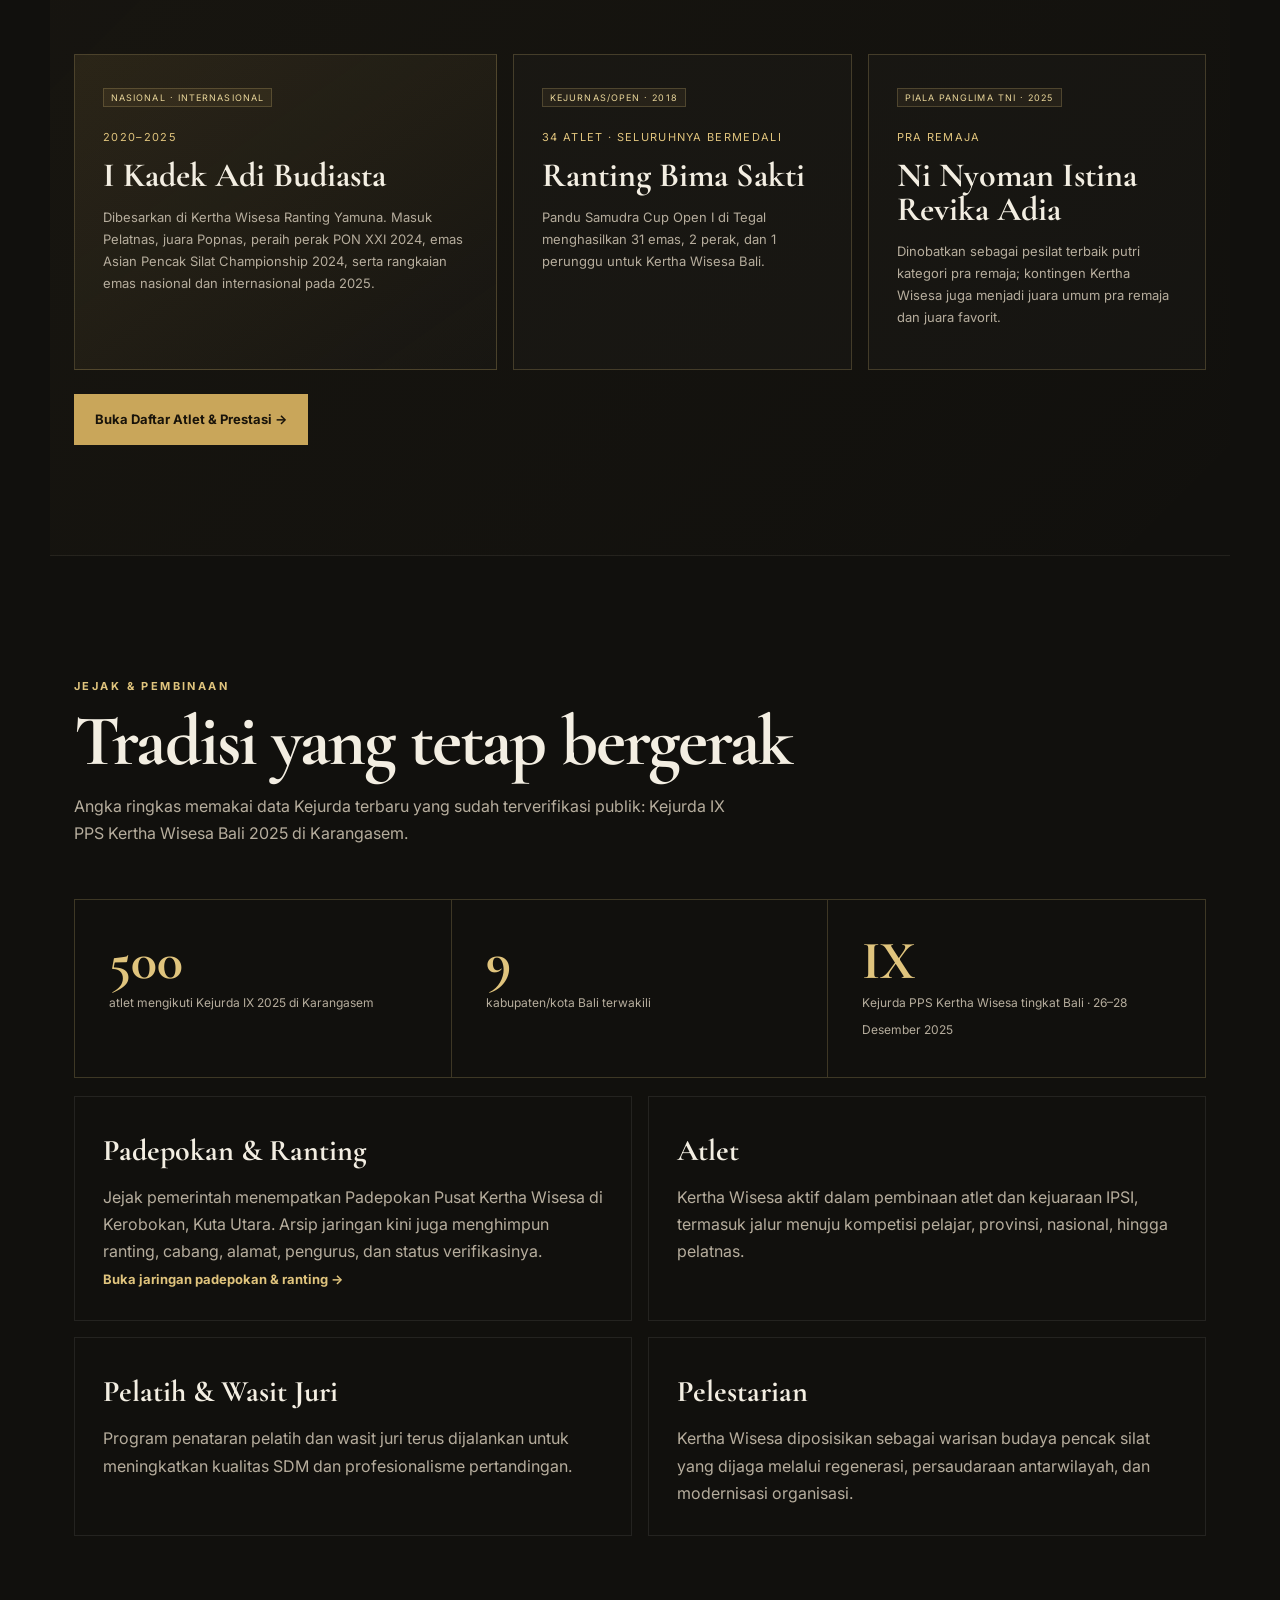
==== commit d9bc9ad1: "Refresh public directory assets on index.html" ====
--- a/index.html
+++ b/index.html
@@ -49,7 +49,7 @@
 #top .kw-nav-panel a{padding:11px 10px;font-size:14px}
 #top .kw-nav-donate{display:block;margin:18px 0;padding:13px;text-align:center}
 }
-</style><script>document.addEventListener('DOMContentLoaded',()=>{const nav=document.getElementById('nav'),btn=document.getElementById('menuBtn');if(!nav||!btn)return;const mq=matchMedia('(max-width:820px)'),groups=[...nav.querySelectorAll('details')];const collapse=()=>groups.forEach(g=>g.open=false);const close=()=>{nav.classList.remove('open');btn.setAttribute('aria-expanded','false');collapse()};const sync=()=>{const open=mq.matches&&nav.classList.contains('open');document.body.classList.toggle('kw-menu-open',open);document.documentElement.classList.toggle('kw-menu-open',open);btn.textContent=open?'Tutup':'Menu';btn.setAttribute('aria-label',open?'Tutup menu':'Buka menu');if(open)nav.scrollTop=0;else if(mq.matches)collapse()};new MutationObserver(sync).observe(nav,{attributes:true,attributeFilter:['class']});groups.forEach(g=>g.addEventListener('toggle',()=>{if(g.open&&!mq.matches)groups.filter(x=>x!==g).forEach(x=>x.open=false)}));nav.addEventListener('click',e=>{if(e.target.closest('a'))close()});document.addEventListener('click',e=>{if(!nav.contains(e.target)&&!btn.contains(e.target))close()});document.addEventListener('keydown',e=>{if(e.key==='Escape'){const openGroup=groups.find(g=>g.open);if(openGroup){openGroup.open=false;openGroup.querySelector('summary').focus()}else if(nav.classList.contains('open')){close();btn.focus()}}});mq.addEventListener('change',()=>{close();sync()});sync()});</script><link rel="stylesheet" href="membership-sync.css?v=1"><script src="membership-sync.js?v=1" defer></script></head>
+</style><script>document.addEventListener('DOMContentLoaded',()=>{const nav=document.getElementById('nav'),btn=document.getElementById('menuBtn');if(!nav||!btn)return;const mq=matchMedia('(max-width:820px)'),groups=[...nav.querySelectorAll('details')];const collapse=()=>groups.forEach(g=>g.open=false);const close=()=>{nav.classList.remove('open');btn.setAttribute('aria-expanded','false');collapse()};const sync=()=>{const open=mq.matches&&nav.classList.contains('open');document.body.classList.toggle('kw-menu-open',open);document.documentElement.classList.toggle('kw-menu-open',open);btn.textContent=open?'Tutup':'Menu';btn.setAttribute('aria-label',open?'Tutup menu':'Buka menu');if(open)nav.scrollTop=0;else if(mq.matches)collapse()};new MutationObserver(sync).observe(nav,{attributes:true,attributeFilter:['class']});groups.forEach(g=>g.addEventListener('toggle',()=>{if(g.open&&!mq.matches)groups.filter(x=>x!==g).forEach(x=>x.open=false)}));nav.addEventListener('click',e=>{if(e.target.closest('a'))close()});document.addEventListener('click',e=>{if(!nav.contains(e.target)&&!btn.contains(e.target))close()});document.addEventListener('keydown',e=>{if(e.key==='Escape'){const openGroup=groups.find(g=>g.open);if(openGroup){openGroup.open=false;openGroup.querySelector('summary').focus()}else if(nav.classList.contains('open')){close();btn.focus()}}});mq.addEventListener('change',()=>{close();sync()});sync()});</script><link rel="stylesheet" href="membership-sync.css?v=2"><script src="membership-sync.js?v=2" defer></script></head>
 <body>
   <div class="progress" id="progress"></div>
 
--- a/membership-sync.css
+++ b/membership-sync.css
@@ -1,2 +1,4 @@
 
 .kw-live{max-width:1000px;margin:32px auto;padding:24px;border:1px solid #66563b;border-radius:16px;background:linear-gradient(145deg,#211c15,#171511);color:#f4e6cb;text-align:left}.kw-live h2{font-family:Georgia,serif;color:#f4e6cb;margin:8px 0 12px;font-size:clamp(24px,4vw,36px)}.kw-live .kw-live-sub{color:#c5b99f;font-size:14px;line-height:1.6}.kw-live-stats{display:grid;grid-template-columns:repeat(3,minmax(0,1fr));gap:10px;margin:20px 0}.kw-live-stat{background:#15130f;border:1px solid #52452e;border-radius:12px;padding:16px 8px;text-align:center}.kw-live-stat strong{display:block;font-size:clamp(24px,5vw,42px);color:#e7c889;font-family:Inter,Arial,sans-serif;font-variant-numeric:tabular-nums}.kw-live-stat span{font-size:12px;color:#e0d5bf;overflow-wrap:anywhere}.kw-live-status{font-size:12px;color:#b9af98;margin:12px 0}.kw-live-link{display:inline-block;color:#edcf95!important;text-decoration:none;border:1px solid #826c45;border-radius:8px;padding:10px 16px;margin:8px 8px 0 0;font-size:13px}.kw-live-roster{display:grid;grid-template-columns:repeat(auto-fit,minmax(min(100%,210px),1fr));gap:12px}.kw-live-person{background:#171511;border:1px solid #52452e;border-radius:10px;padding:16px}.kw-live-person h3{font-family:Georgia,serif;font-size:21px;color:#f4e6cb;margin:8px 0}.kw-live-person small{color:#e7c889}.kw-live-person p{font-size:13px;color:#c5b99f;margin:8px 0}.kw-live-archive-label{font-size:13px;color:#c5b99f;text-align:center;margin:25px 0}@media(max-width:480px){.kw-live{padding:16px;margin:22px 0}.kw-live-stats{gap:6px}.kw-live-stat{padding:12px 5px}.kw-live-stat span{font-size:11px}}
+
+.kw-live-tab{width:100%;font-family:inherit;cursor:pointer;transition:background .15s,border-color .15s,transform .15s}.kw-live-tab:hover{background:#282117;border-color:#b99a60}.kw-live-tab[aria-pressed="true"]{border-color:#c4a066;background:#2a2318;box-shadow:inset 0 -3px #bf9c5d}.kw-live-tab:focus-visible{outline:2px solid #edcf95;outline-offset:3px}.kw-live-hint{display:block;color:#c4a670;margin-top:8px;font-size:11px}.kw-live-directory-title{color:#f4e6cb;font-family:Georgia,serif;font-size:22px;margin:22px 0 12px}.kw-live-empty{color:#c5b99f;font-size:14px;grid-column:1/-1;padding:12px;border:1px dashed #66563b;border-radius:8px}.kw-live-roster{margin-bottom:12px}
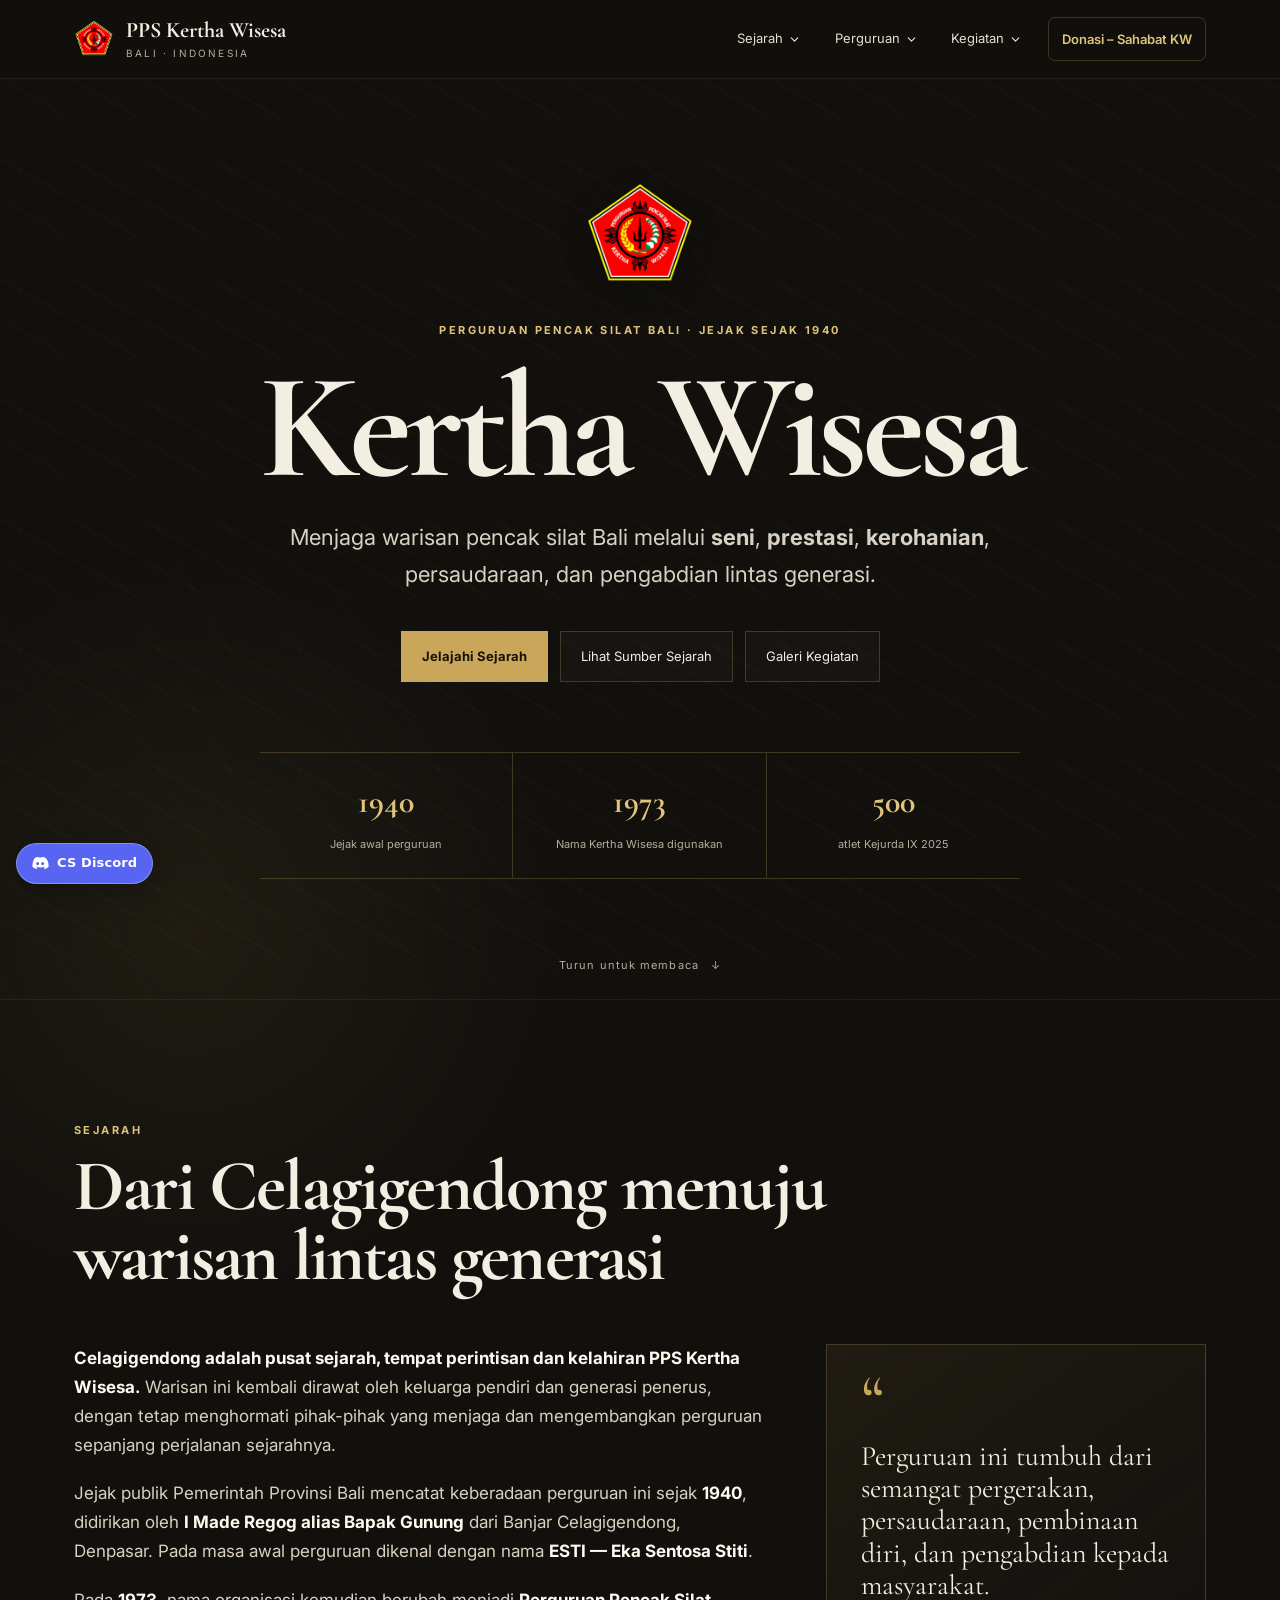
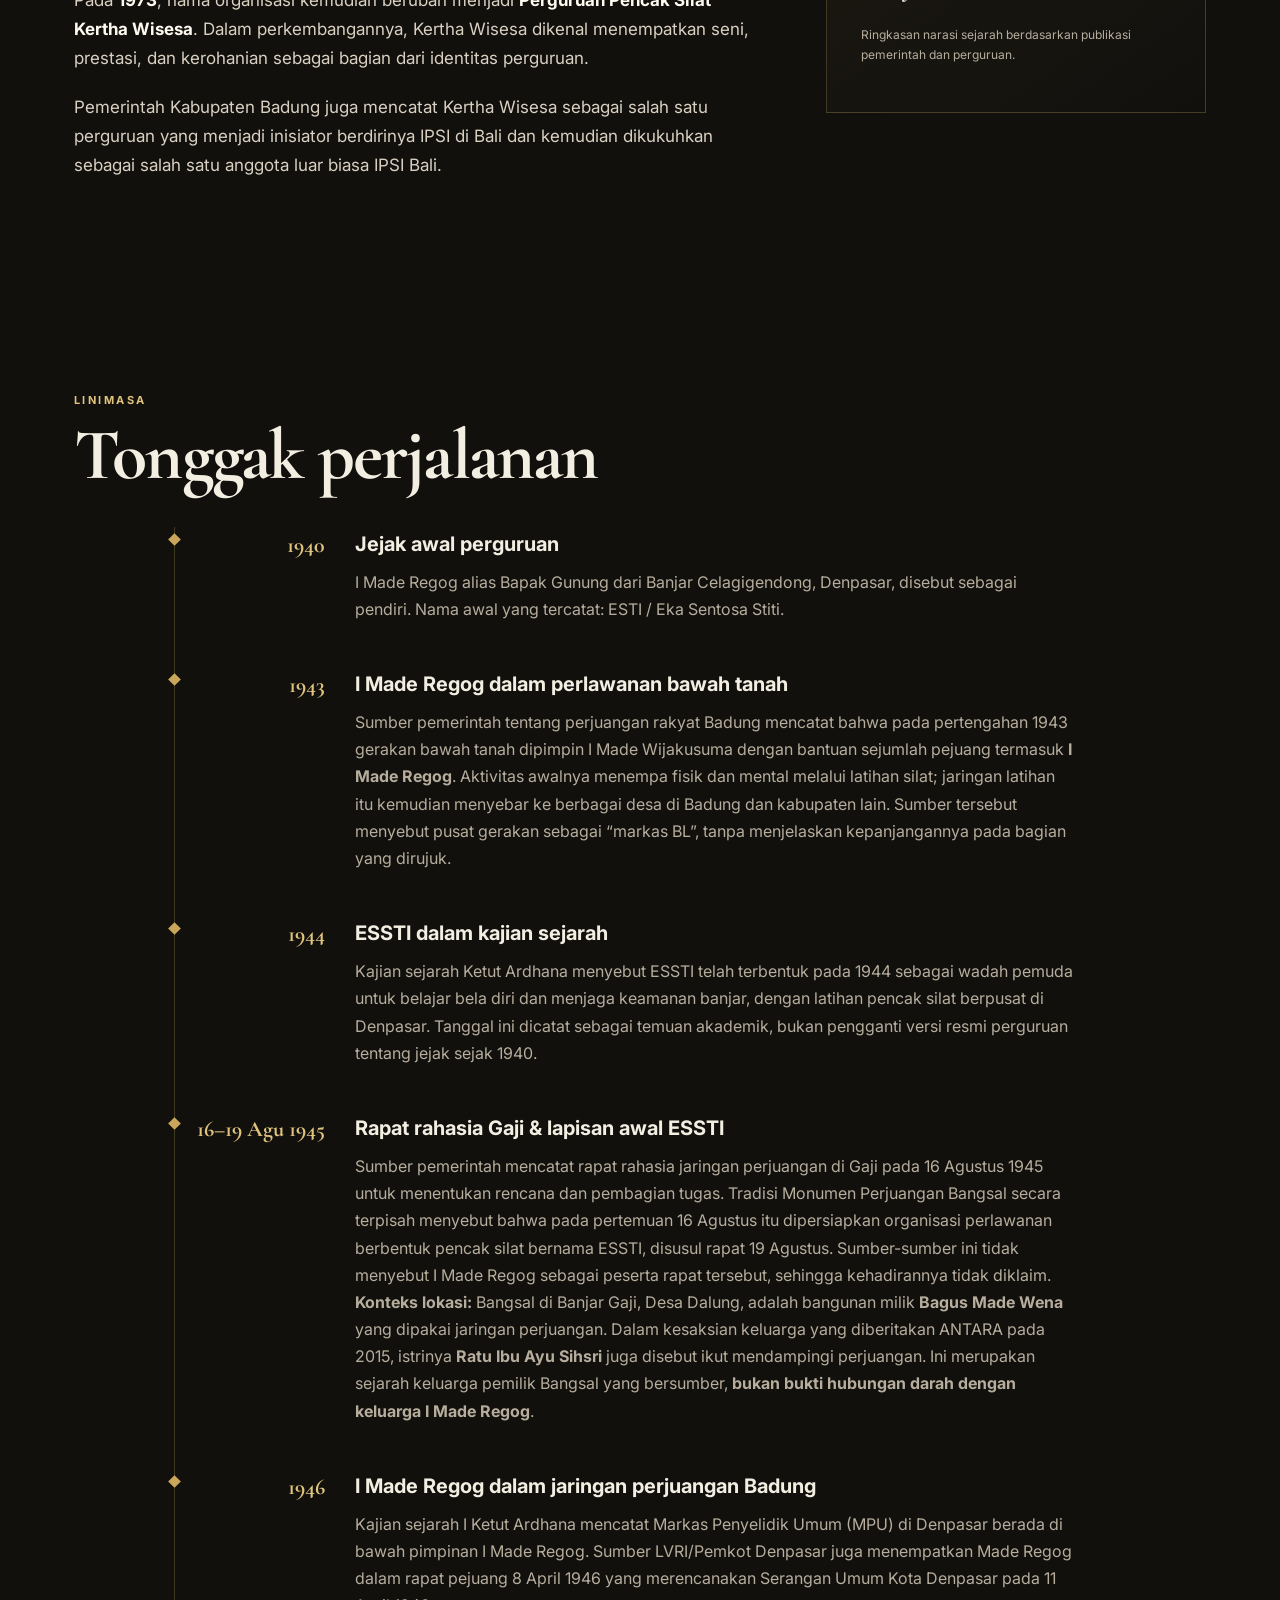
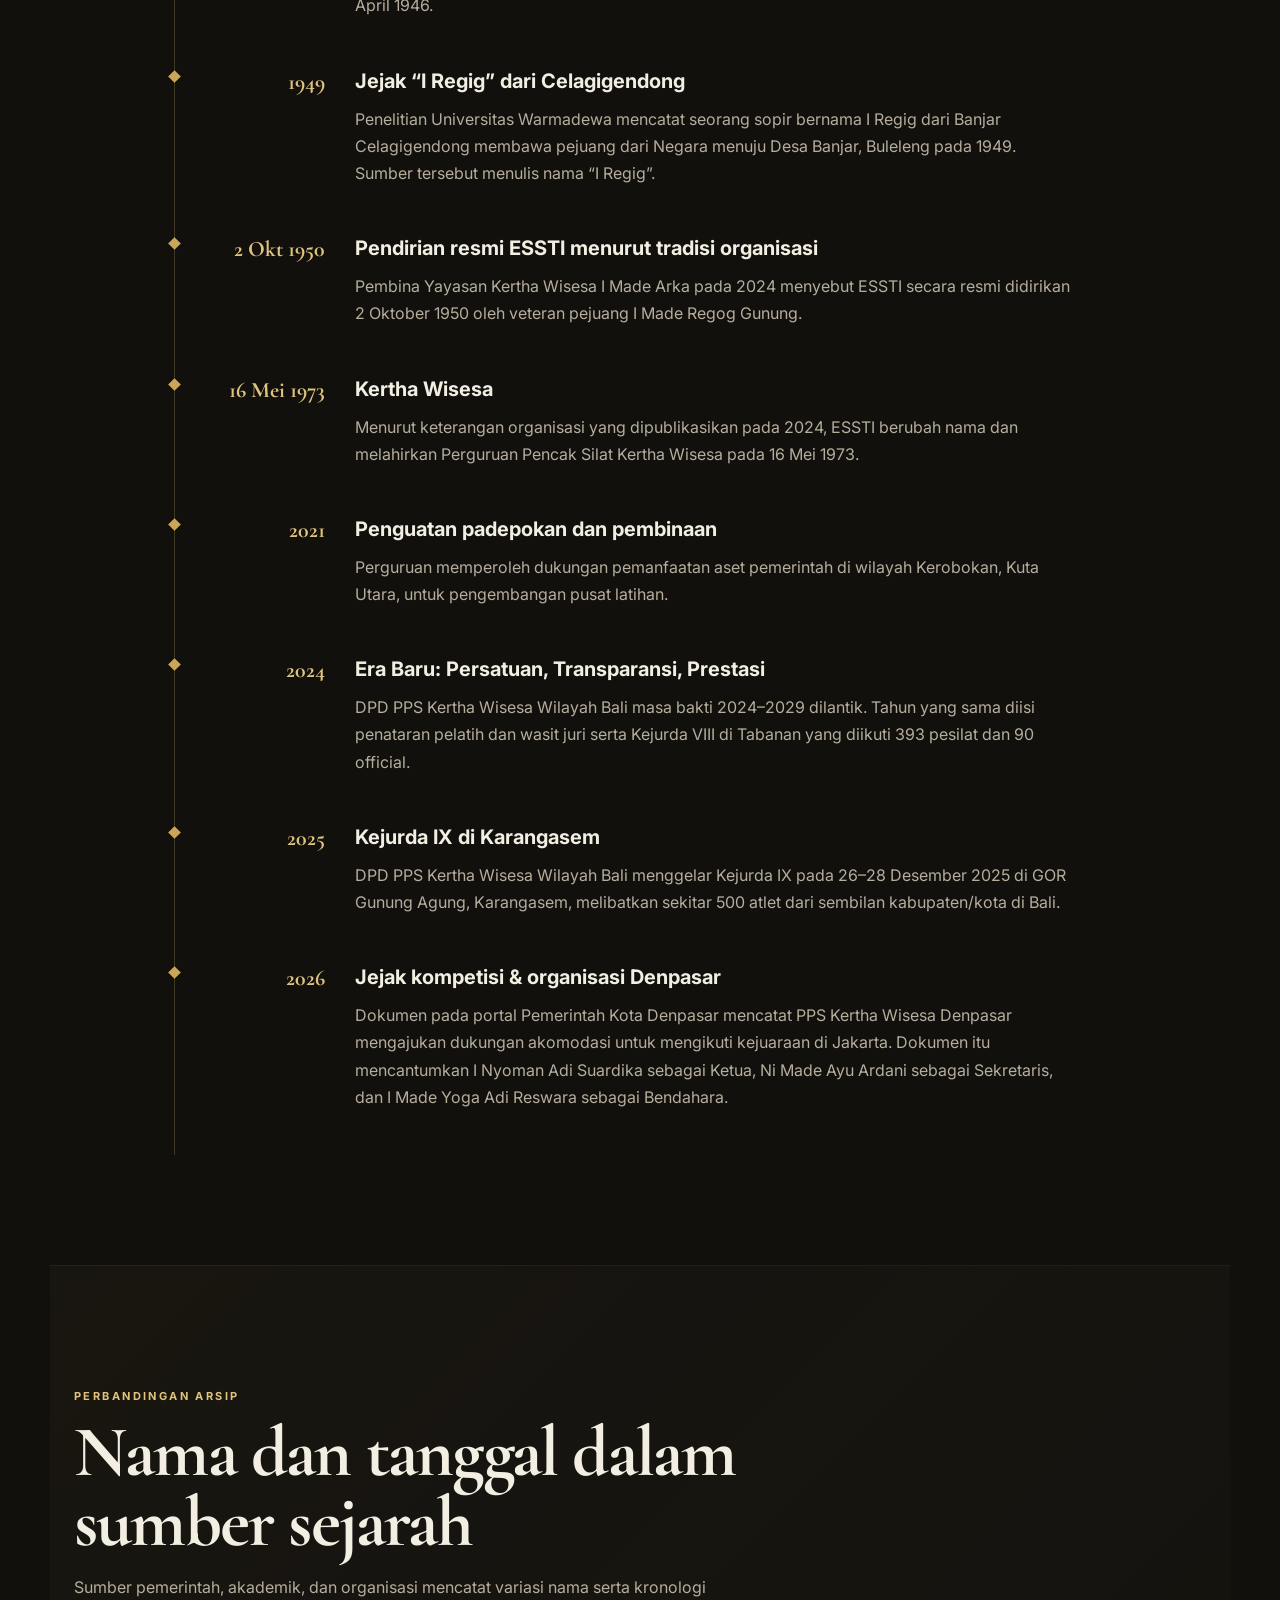
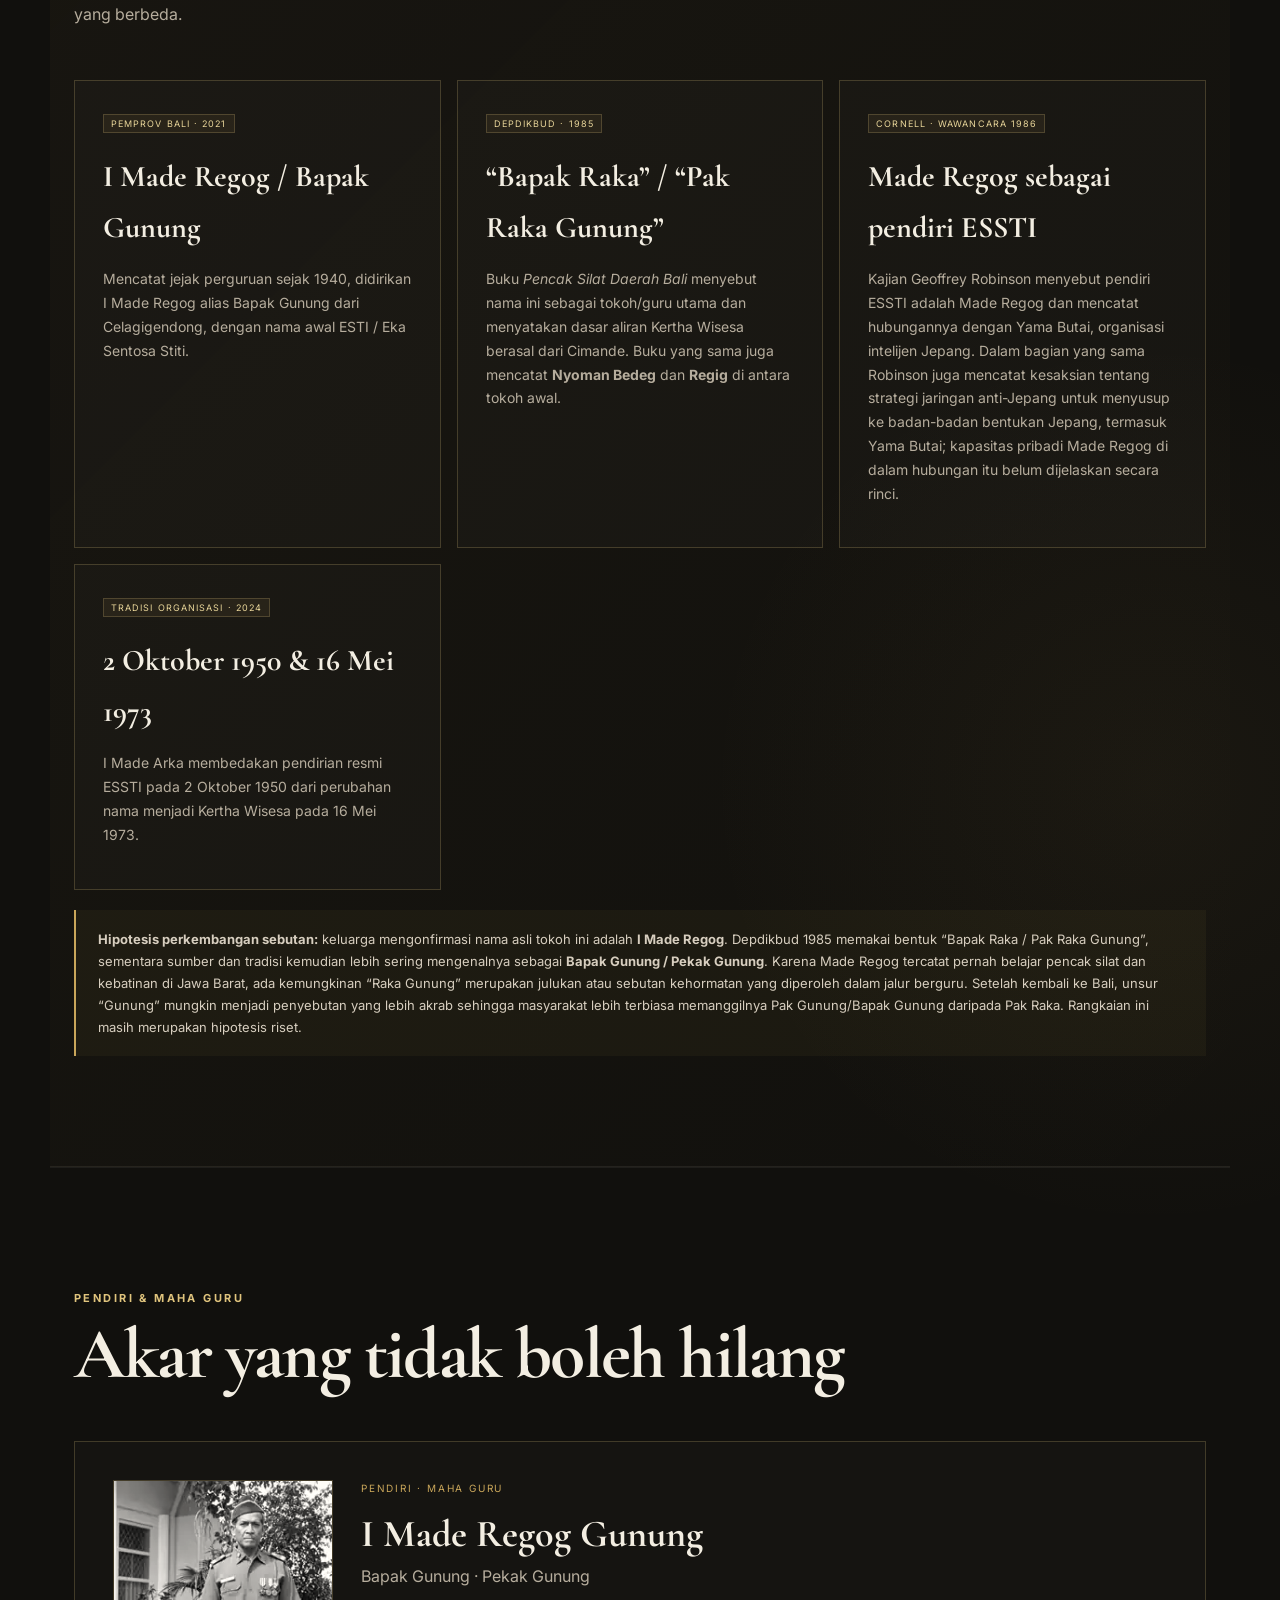
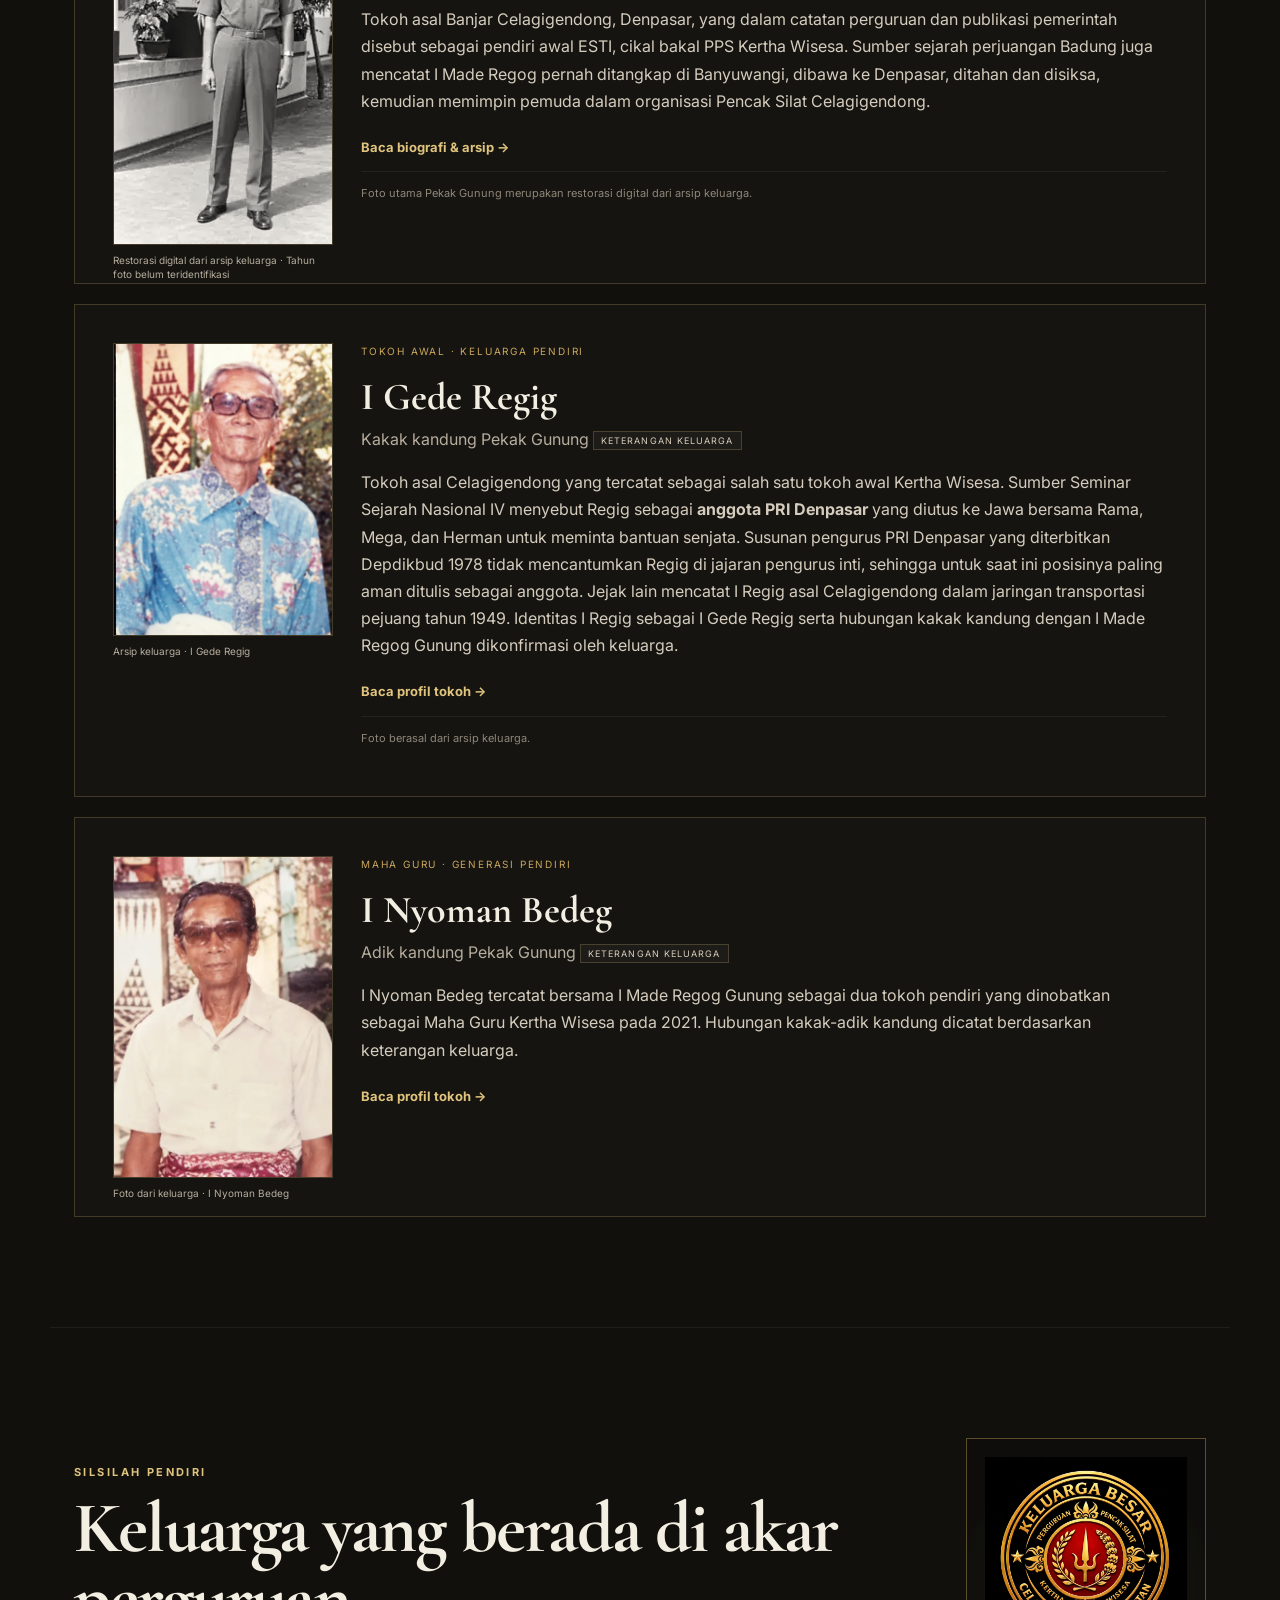
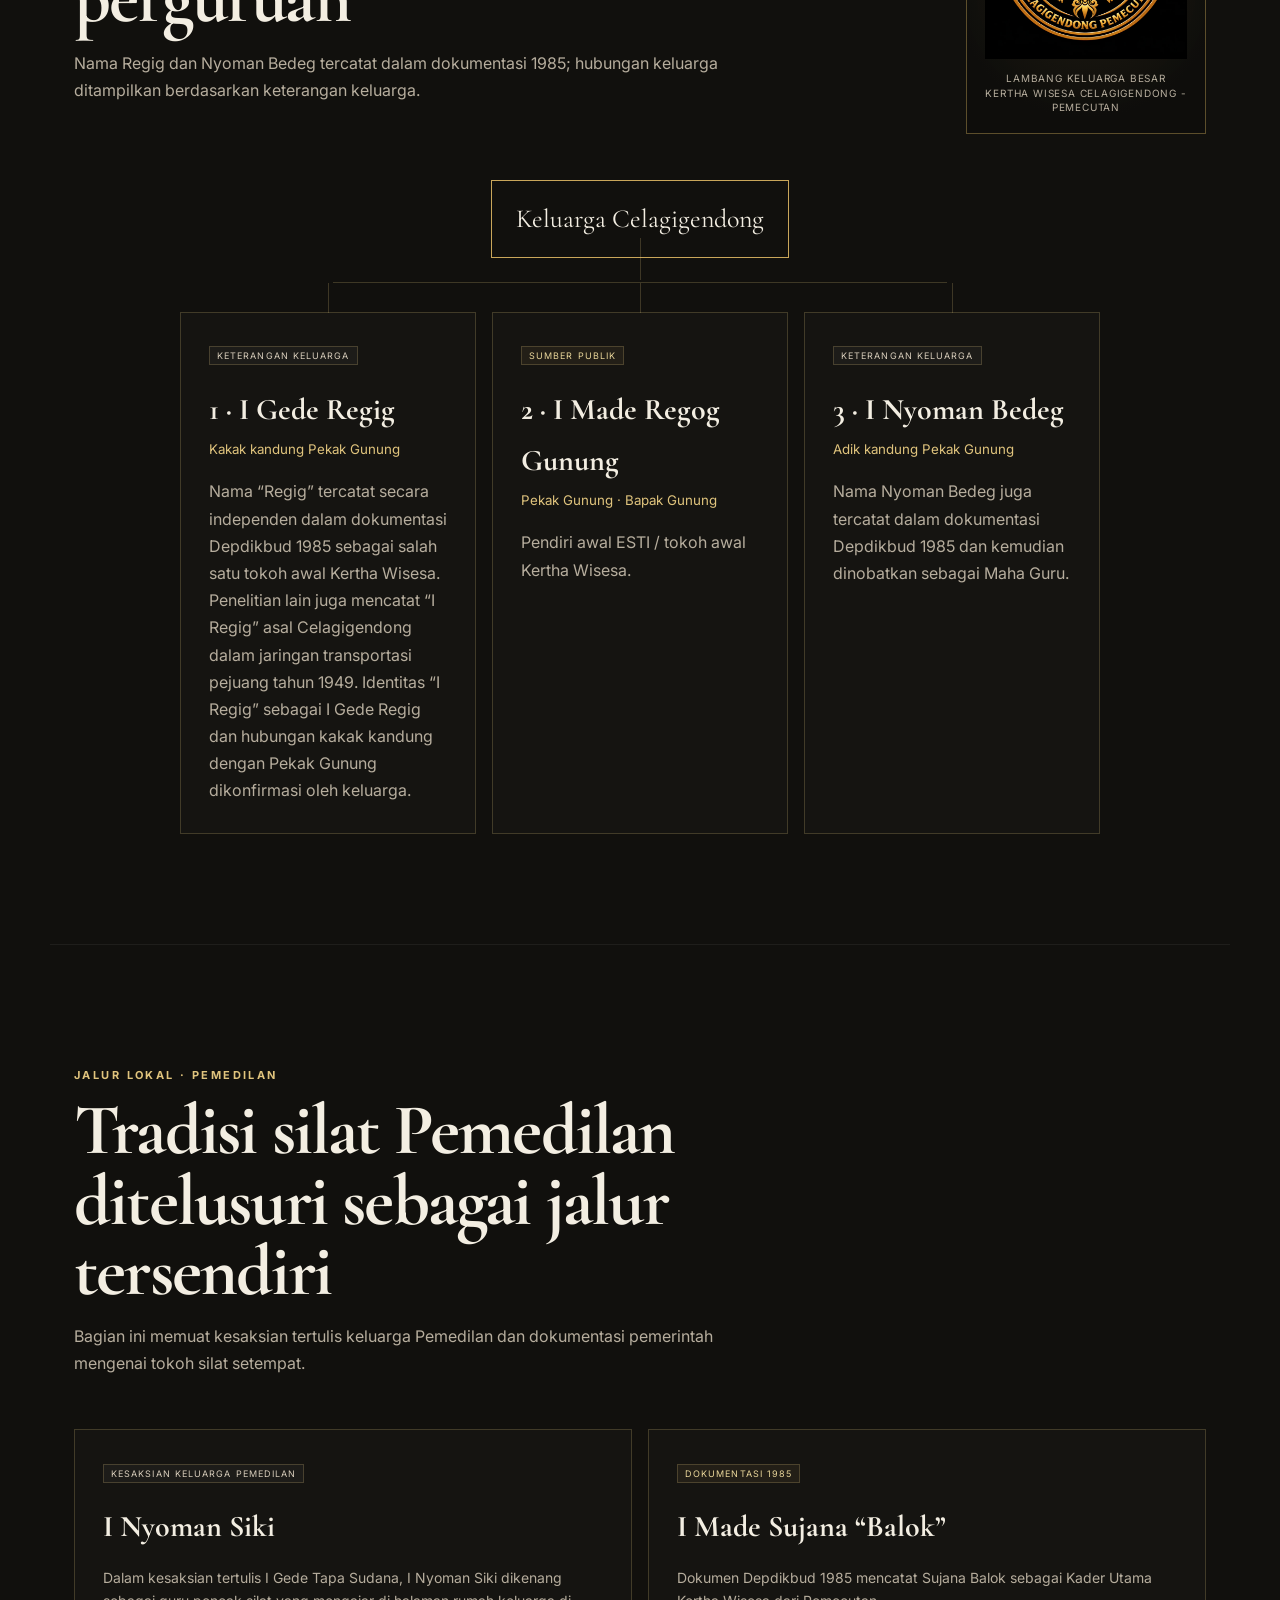
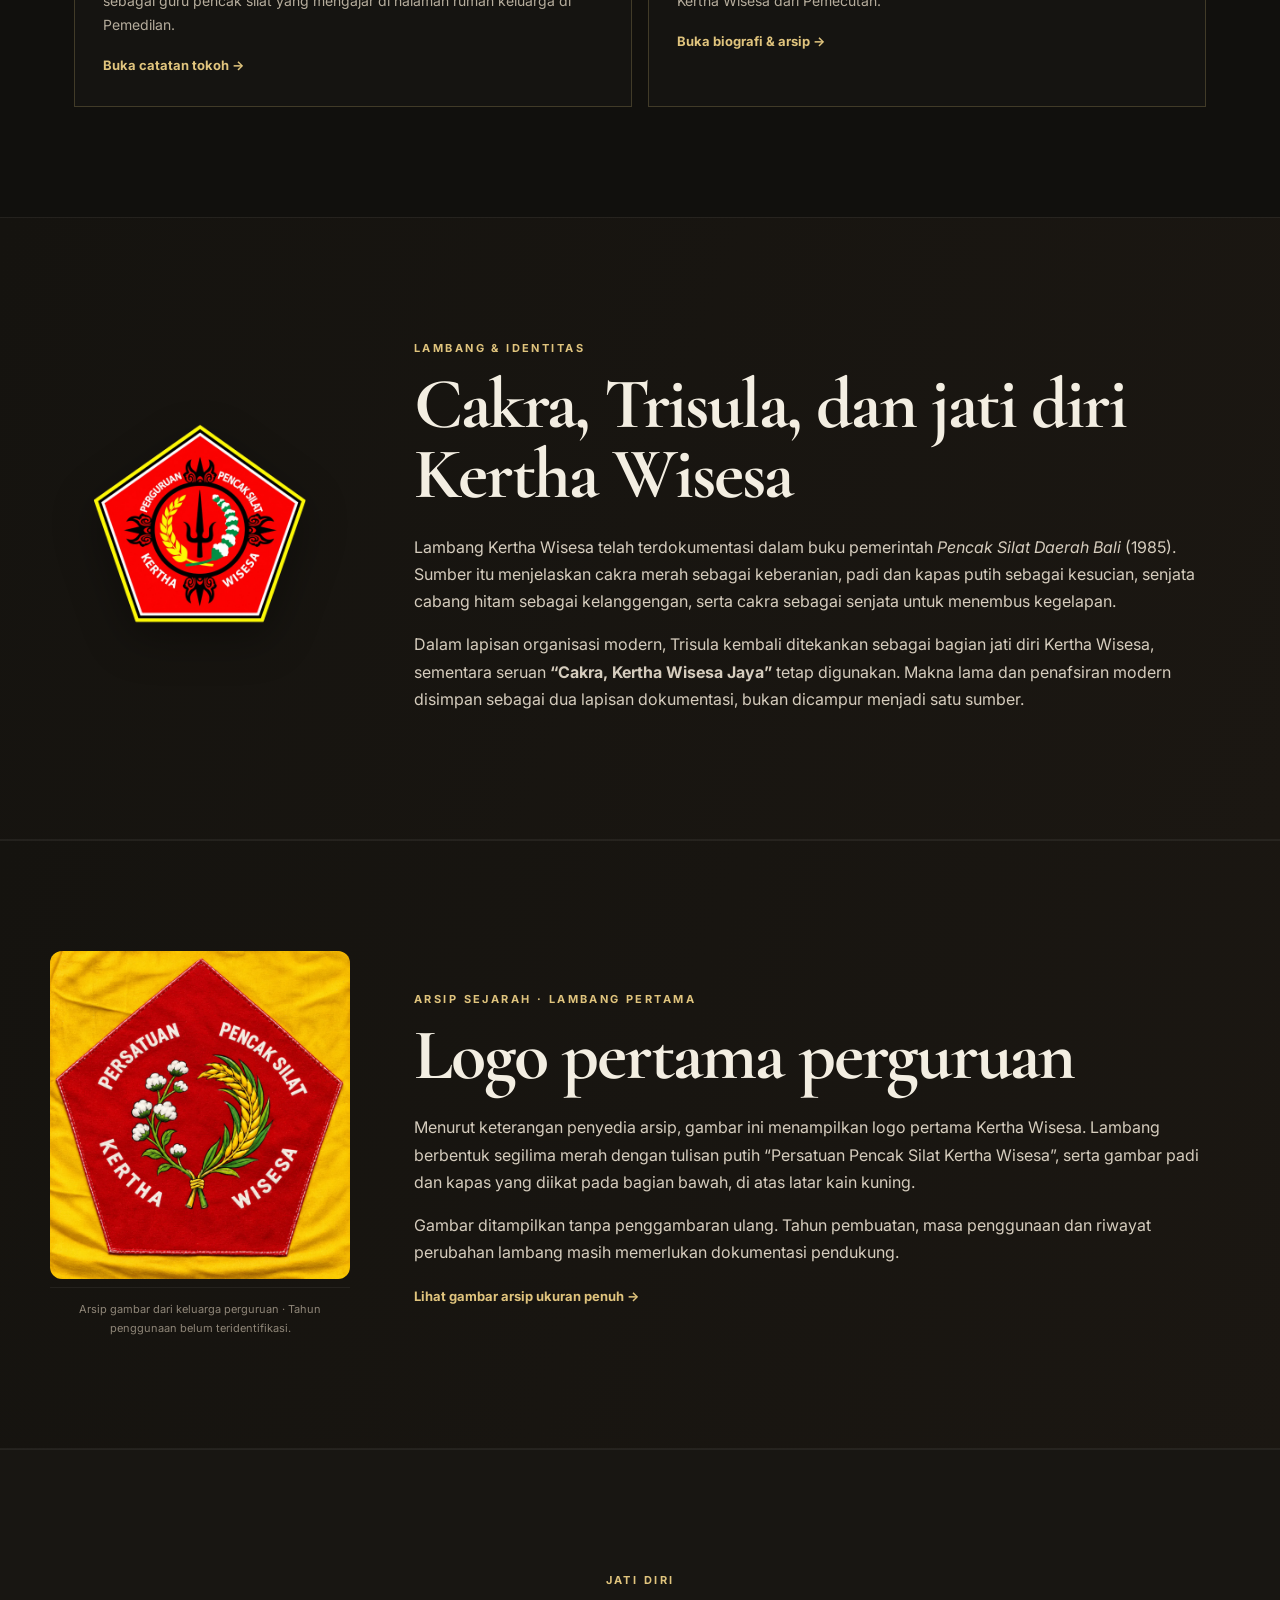
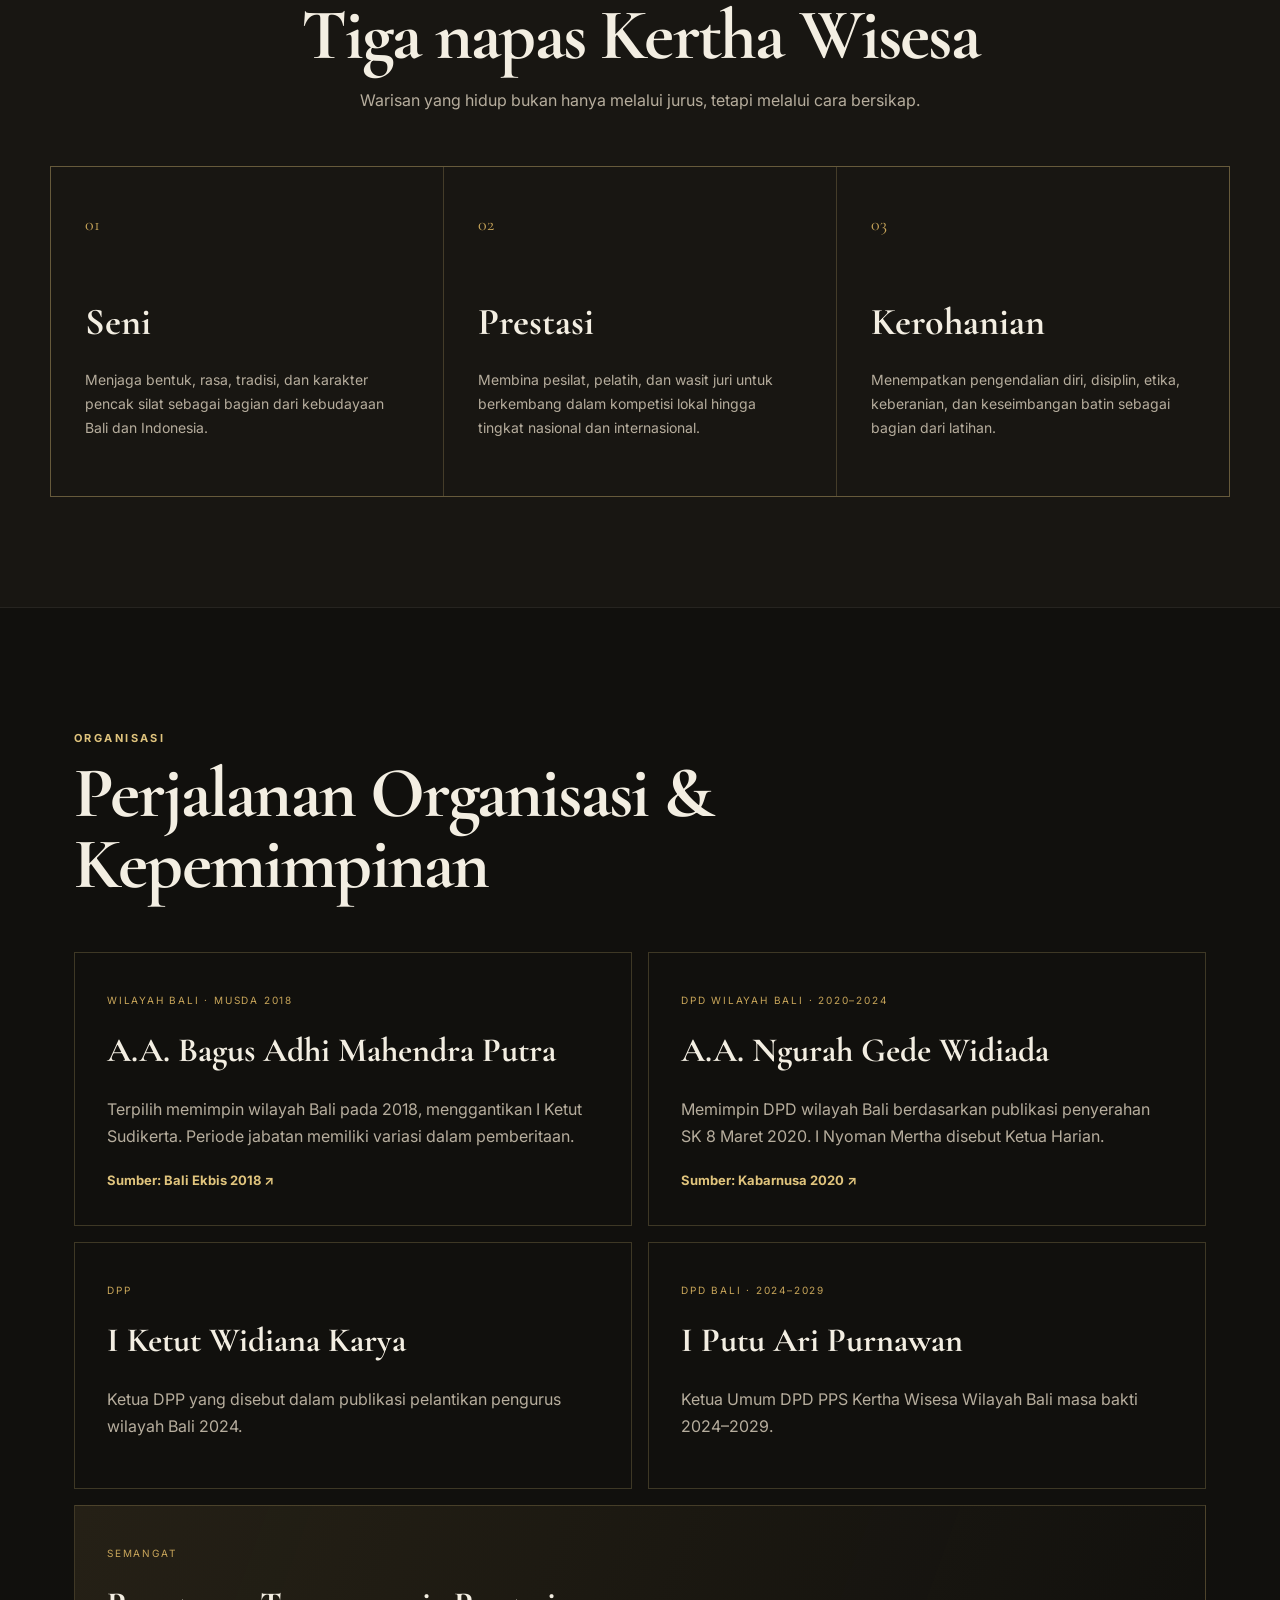
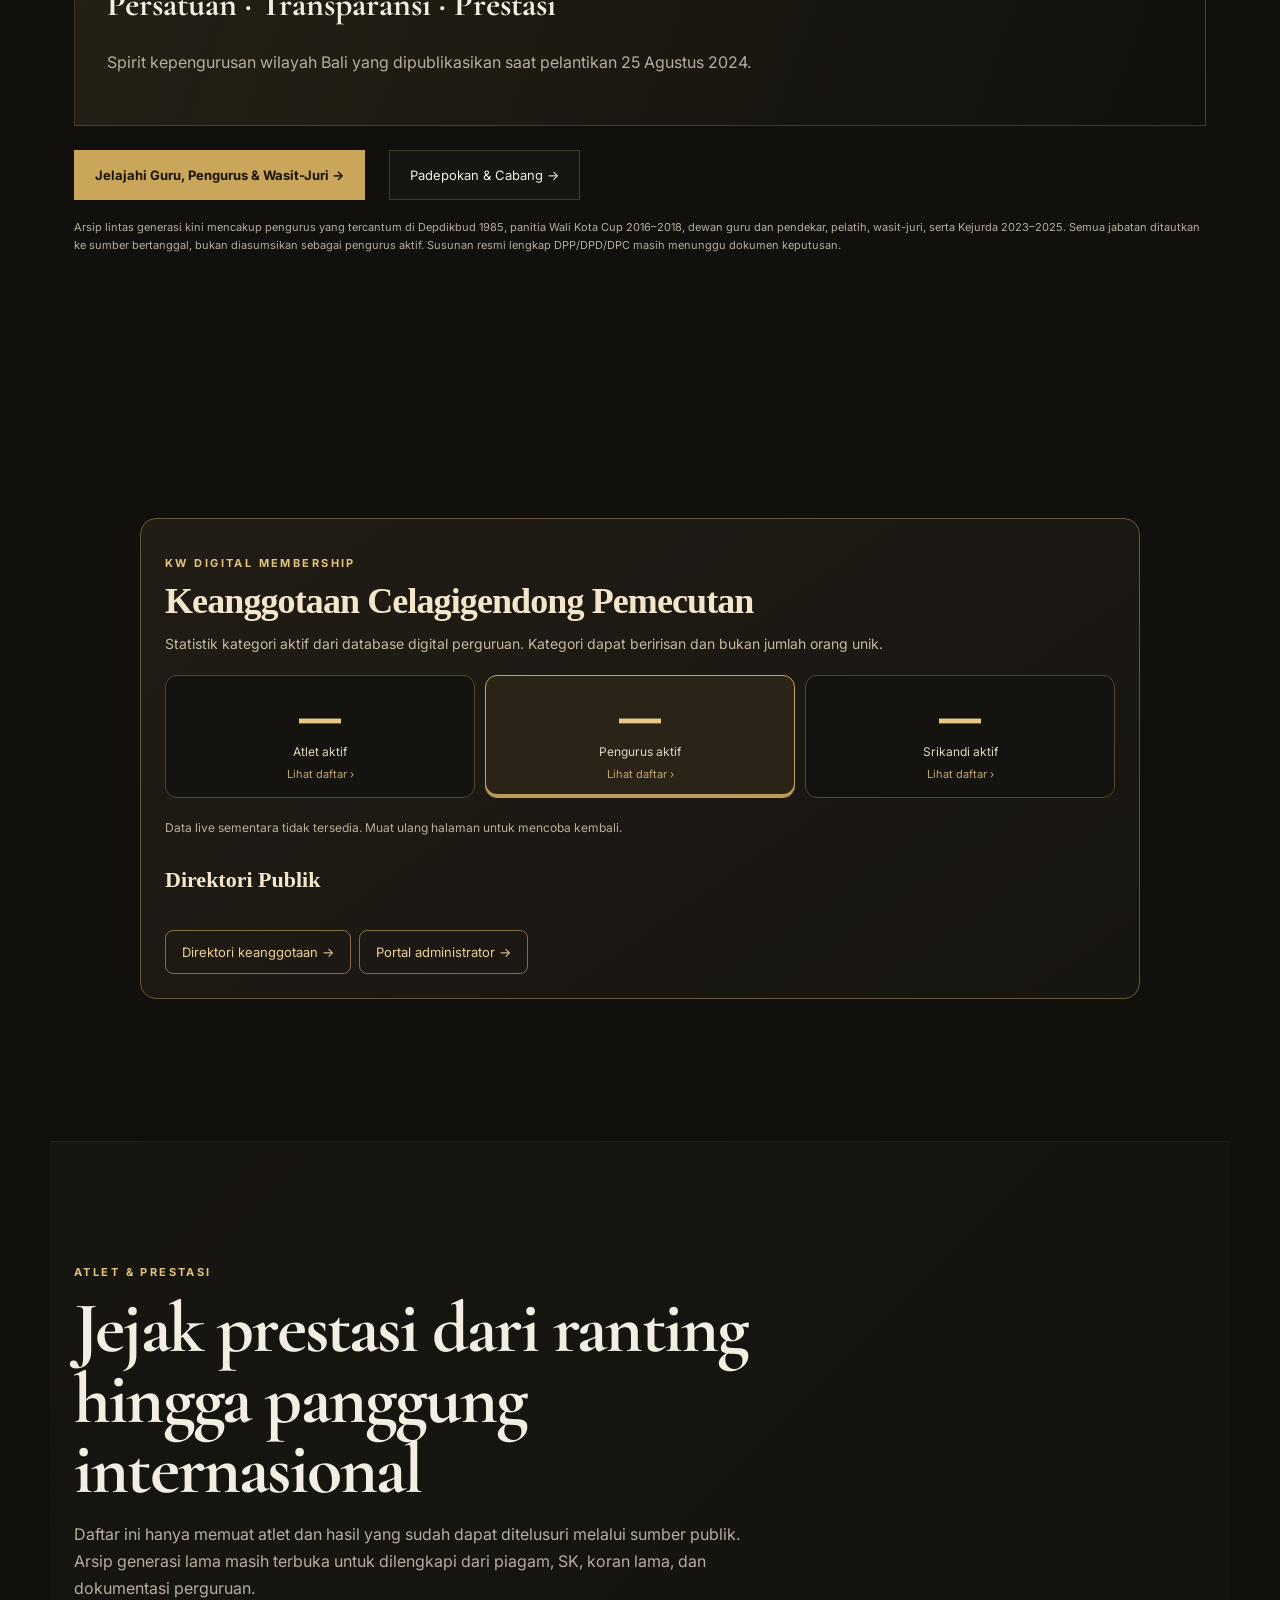
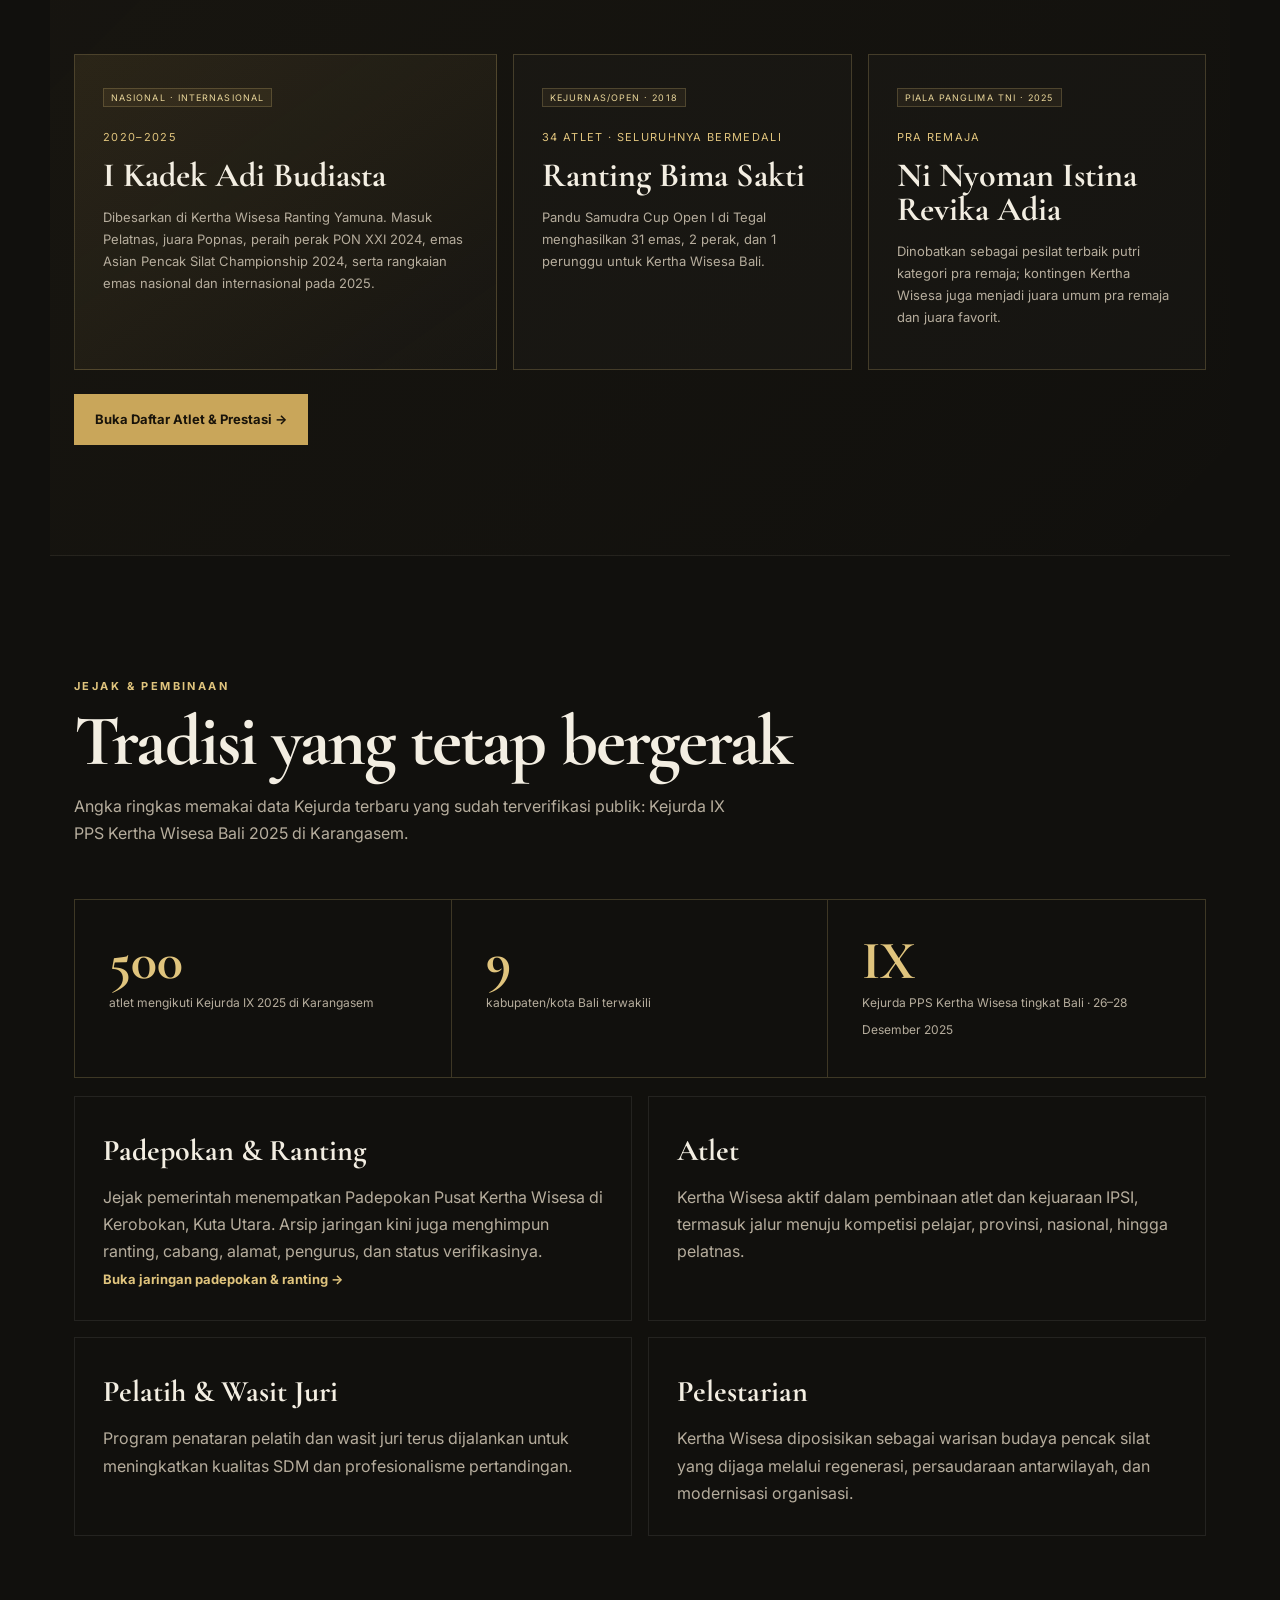
==== commit e7d0452f: "Refresh portrait directory assets and privacy description" ====
--- a/index.html
+++ b/index.html
@@ -49,7 +49,7 @@
 #top .kw-nav-panel a{padding:11px 10px;font-size:14px}
 #top .kw-nav-donate{display:block;margin:18px 0;padding:13px;text-align:center}
 }
-</style><script>document.addEventListener('DOMContentLoaded',()=>{const nav=document.getElementById('nav'),btn=document.getElementById('menuBtn');if(!nav||!btn)return;const mq=matchMedia('(max-width:820px)'),groups=[...nav.querySelectorAll('details')];const collapse=()=>groups.forEach(g=>g.open=false);const close=()=>{nav.classList.remove('open');btn.setAttribute('aria-expanded','false');collapse()};const sync=()=>{const open=mq.matches&&nav.classList.contains('open');document.body.classList.toggle('kw-menu-open',open);document.documentElement.classList.toggle('kw-menu-open',open);btn.textContent=open?'Tutup':'Menu';btn.setAttribute('aria-label',open?'Tutup menu':'Buka menu');if(open)nav.scrollTop=0;else if(mq.matches)collapse()};new MutationObserver(sync).observe(nav,{attributes:true,attributeFilter:['class']});groups.forEach(g=>g.addEventListener('toggle',()=>{if(g.open&&!mq.matches)groups.filter(x=>x!==g).forEach(x=>x.open=false)}));nav.addEventListener('click',e=>{if(e.target.closest('a'))close()});document.addEventListener('click',e=>{if(!nav.contains(e.target)&&!btn.contains(e.target))close()});document.addEventListener('keydown',e=>{if(e.key==='Escape'){const openGroup=groups.find(g=>g.open);if(openGroup){openGroup.open=false;openGroup.querySelector('summary').focus()}else if(nav.classList.contains('open')){close();btn.focus()}}});mq.addEventListener('change',()=>{close();sync()});sync()});</script><link rel="stylesheet" href="membership-sync.css?v=2"><script src="membership-sync.js?v=2" defer></script></head>
+</style><script>document.addEventListener('DOMContentLoaded',()=>{const nav=document.getElementById('nav'),btn=document.getElementById('menuBtn');if(!nav||!btn)return;const mq=matchMedia('(max-width:820px)'),groups=[...nav.querySelectorAll('details')];const collapse=()=>groups.forEach(g=>g.open=false);const close=()=>{nav.classList.remove('open');btn.setAttribute('aria-expanded','false');collapse()};const sync=()=>{const open=mq.matches&&nav.classList.contains('open');document.body.classList.toggle('kw-menu-open',open);document.documentElement.classList.toggle('kw-menu-open',open);btn.textContent=open?'Tutup':'Menu';btn.setAttribute('aria-label',open?'Tutup menu':'Buka menu');if(open)nav.scrollTop=0;else if(mq.matches)collapse()};new MutationObserver(sync).observe(nav,{attributes:true,attributeFilter:['class']});groups.forEach(g=>g.addEventListener('toggle',()=>{if(g.open&&!mq.matches)groups.filter(x=>x!==g).forEach(x=>x.open=false)}));nav.addEventListener('click',e=>{if(e.target.closest('a'))close()});document.addEventListener('click',e=>{if(!nav.contains(e.target)&&!btn.contains(e.target))close()});document.addEventListener('keydown',e=>{if(e.key==='Escape'){const openGroup=groups.find(g=>g.open);if(openGroup){openGroup.open=false;openGroup.querySelector('summary').focus()}else if(nav.classList.contains('open')){close();btn.focus()}}});mq.addEventListener('change',()=>{close();sync()});sync()});</script><link rel="stylesheet" href="membership-sync.css?v=3"><script src="membership-sync.js?v=3" defer></script></head>
 <body>
   <div class="progress" id="progress"></div>
 
@@ -517,7 +517,7 @@
     </section>
 
 
-    <section id="keanggotaan" class="section"><div class="kw-live" data-kw-live><p class="kicker">KW Digital Membership</p><h2>Keanggotaan Celagigendong Pemecutan</h2><p class="kw-live-sub">Statistik kategori aktif dari database digital perguruan. Kategori dapat beririsan dan bukan jumlah orang unik.</p><div class="kw-live-stats"><div class="kw-live-stat"><strong data-kw-count="athletes">—</strong><span>Atlet aktif</span></div><div class="kw-live-stat"><strong data-kw-count="officers">—</strong><span>Pengurus aktif</span></div><div class="kw-live-stat"><strong data-kw-count="srikandi">—</strong><span>Srikandi aktif</span></div></div><p class="kw-live-status" data-kw-status aria-live="polite">Memuat data keanggotaan...</p><a class="kw-live-link" href="pengurus-celagi-gendong-2026.html#pengurus-aktif">Struktur pengurus aktif →</a><a class="kw-live-link" href="https://memberkw.nadmo.id/">Portal administrator →</a></div></section>
+    <section id="keanggotaan" class="section"><div class="kw-live" data-kw-live><p class="kicker">KW Digital Membership</p><h2>Keanggotaan Celagigendong Pemecutan</h2><p class="kw-live-sub">Statistik kategori aktif dari database digital perguruan. Kategori dapat beririsan dan bukan jumlah orang unik.</p><div class="kw-live-stats"><div class="kw-live-stat"><strong data-kw-count="athletes">—</strong><span>Atlet aktif</span></div><div class="kw-live-stat"><strong data-kw-count="officers">—</strong><span>Pengurus aktif</span></div><div class="kw-live-stat"><strong data-kw-count="srikandi">—</strong><span>Srikandi aktif</span></div></div><p class="kw-live-status" data-kw-status aria-live="polite">Memuat data keanggotaan...</p><a class="kw-live-link" href="pengurus-celagi-gendong-2026.html#pengurus-aktif">Direktori keanggotaan →</a><a class="kw-live-link" href="https://memberkw.nadmo.id/">Portal administrator →</a></div></section>
 <section class="section athlete-teaser" id="atlet">
       <div class="section-head">
         <p class="kicker">Atlet & Prestasi</p>
--- a/membership-sync.css
+++ b/membership-sync.css
@@ -2,3 +2,5 @@
 .kw-live{max-width:1000px;margin:32px auto;padding:24px;border:1px solid #66563b;border-radius:16px;background:linear-gradient(145deg,#211c15,#171511);color:#f4e6cb;text-align:left}.kw-live h2{font-family:Georgia,serif;color:#f4e6cb;margin:8px 0 12px;font-size:clamp(24px,4vw,36px)}.kw-live .kw-live-sub{color:#c5b99f;font-size:14px;line-height:1.6}.kw-live-stats{display:grid;grid-template-columns:repeat(3,minmax(0,1fr));gap:10px;margin:20px 0}.kw-live-stat{background:#15130f;border:1px solid #52452e;border-radius:12px;padding:16px 8px;text-align:center}.kw-live-stat strong{display:block;font-size:clamp(24px,5vw,42px);color:#e7c889;font-family:Inter,Arial,sans-serif;font-variant-numeric:tabular-nums}.kw-live-stat span{font-size:12px;color:#e0d5bf;overflow-wrap:anywhere}.kw-live-status{font-size:12px;color:#b9af98;margin:12px 0}.kw-live-link{display:inline-block;color:#edcf95!important;text-decoration:none;border:1px solid #826c45;border-radius:8px;padding:10px 16px;margin:8px 8px 0 0;font-size:13px}.kw-live-roster{display:grid;grid-template-columns:repeat(auto-fit,minmax(min(100%,210px),1fr));gap:12px}.kw-live-person{background:#171511;border:1px solid #52452e;border-radius:10px;padding:16px}.kw-live-person h3{font-family:Georgia,serif;font-size:21px;color:#f4e6cb;margin:8px 0}.kw-live-person small{color:#e7c889}.kw-live-person p{font-size:13px;color:#c5b99f;margin:8px 0}.kw-live-archive-label{font-size:13px;color:#c5b99f;text-align:center;margin:25px 0}@media(max-width:480px){.kw-live{padding:16px;margin:22px 0}.kw-live-stats{gap:6px}.kw-live-stat{padding:12px 5px}.kw-live-stat span{font-size:11px}}
 
 .kw-live-tab{width:100%;font-family:inherit;cursor:pointer;transition:background .15s,border-color .15s,transform .15s}.kw-live-tab:hover{background:#282117;border-color:#b99a60}.kw-live-tab[aria-pressed="true"]{border-color:#c4a066;background:#2a2318;box-shadow:inset 0 -3px #bf9c5d}.kw-live-tab:focus-visible{outline:2px solid #edcf95;outline-offset:3px}.kw-live-hint{display:block;color:#c4a670;margin-top:8px;font-size:11px}.kw-live-directory-title{color:#f4e6cb;font-family:Georgia,serif;font-size:22px;margin:22px 0 12px}.kw-live-empty{color:#c5b99f;font-size:14px;grid-column:1/-1;padding:12px;border:1px dashed #66563b;border-radius:8px}.kw-live-roster{margin-bottom:12px}
+
+.kw-live-roster{grid-template-columns:repeat(auto-fill,minmax(min(100%,165px),1fr));gap:12px}.kw-live-person{text-align:center;display:flex;flex-direction:column;align-items:center;padding:16px 10px;min-width:0}.kw-directory-portrait{width:clamp(86px,14vw,118px);aspect-ratio:1;border-radius:50%;border:2px solid #ae8b4f;background:#31281b;color:#dfc38b;display:grid;place-items:center;position:relative;overflow:hidden;font-family:Georgia,serif;font-size:28px}.kw-directory-portrait img{position:absolute;inset:0;width:100%;height:100%;object-fit:cover;object-position:center 24%}.kw-live-person h3{font-size:clamp(16px,2.4vw,22px);line-height:1.35;overflow-wrap:anywhere;margin:12px 0 4px}.kw-live-person small{font-size:12px;color:#e7c889;font-weight:600}@media(max-width:480px){.kw-live-roster{grid-template-columns:repeat(2,minmax(0,1fr));gap:8px}.kw-live-person{padding:12px 8px}}
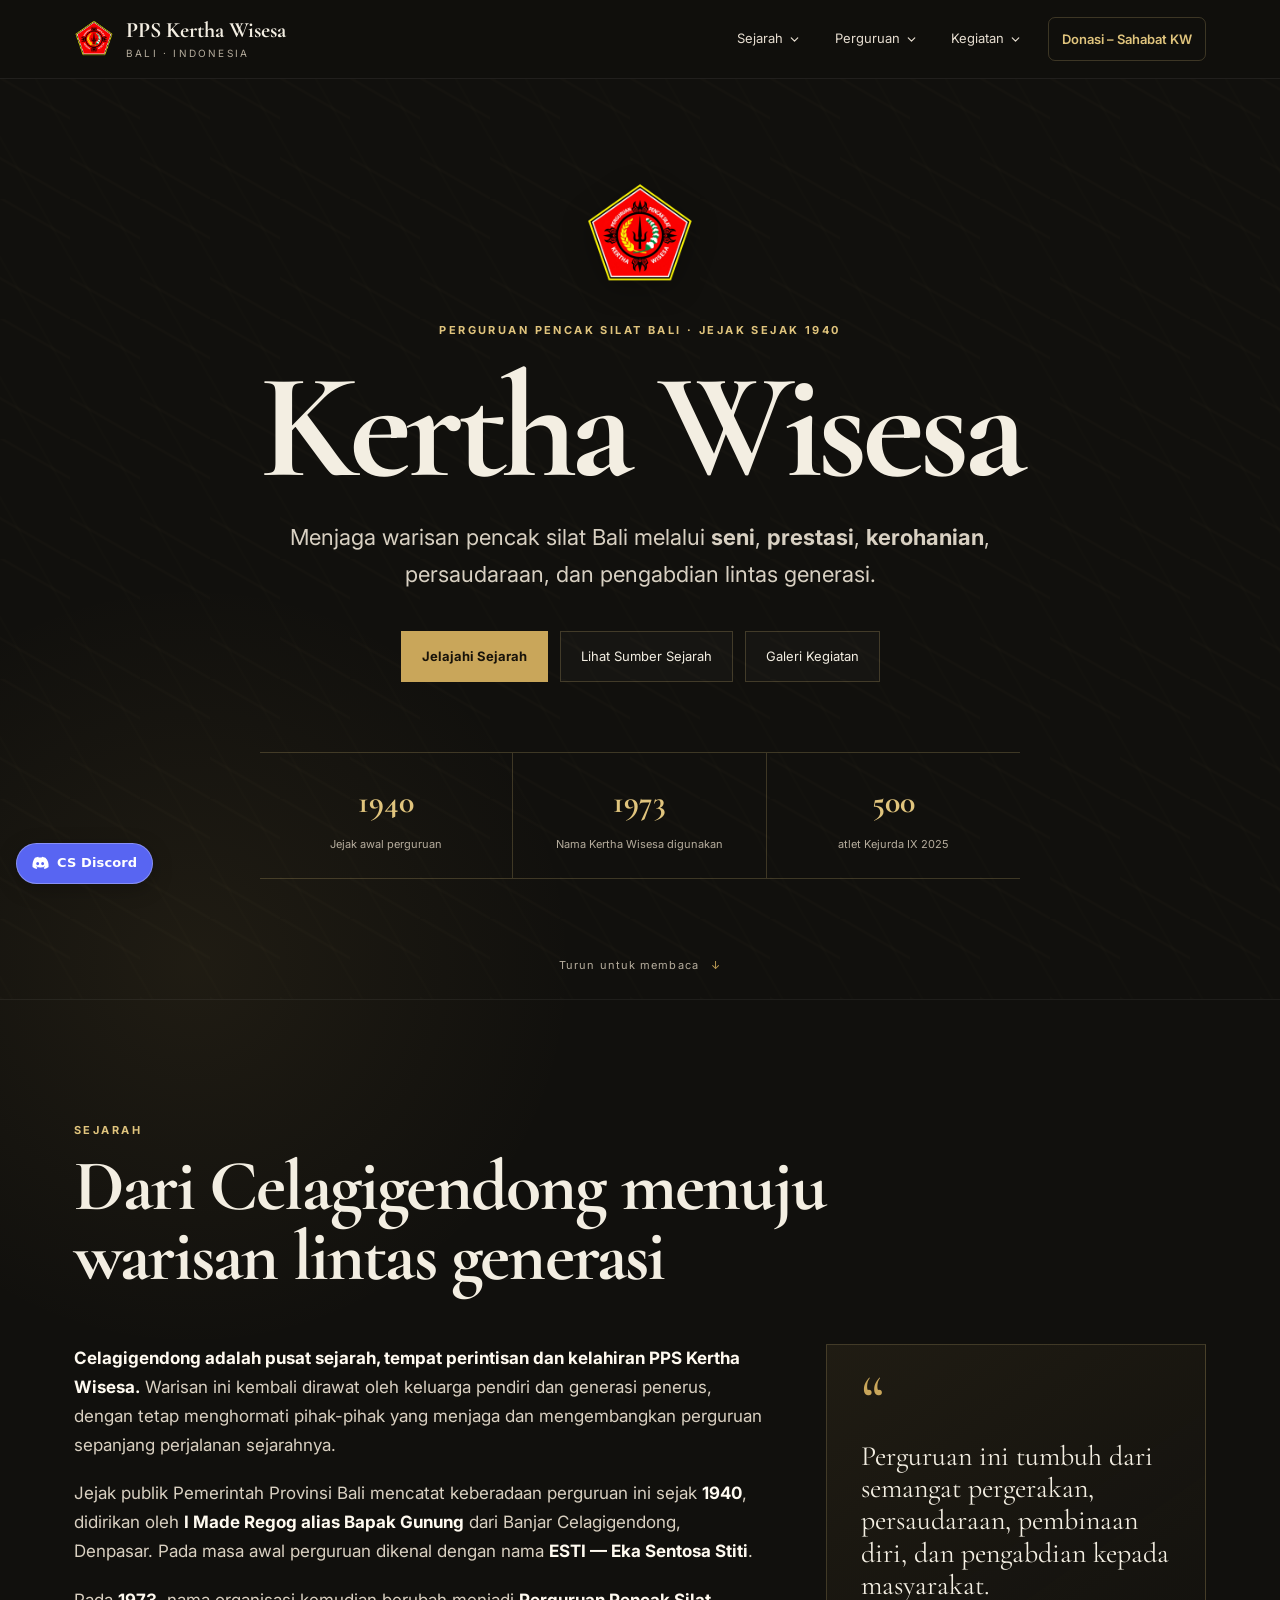
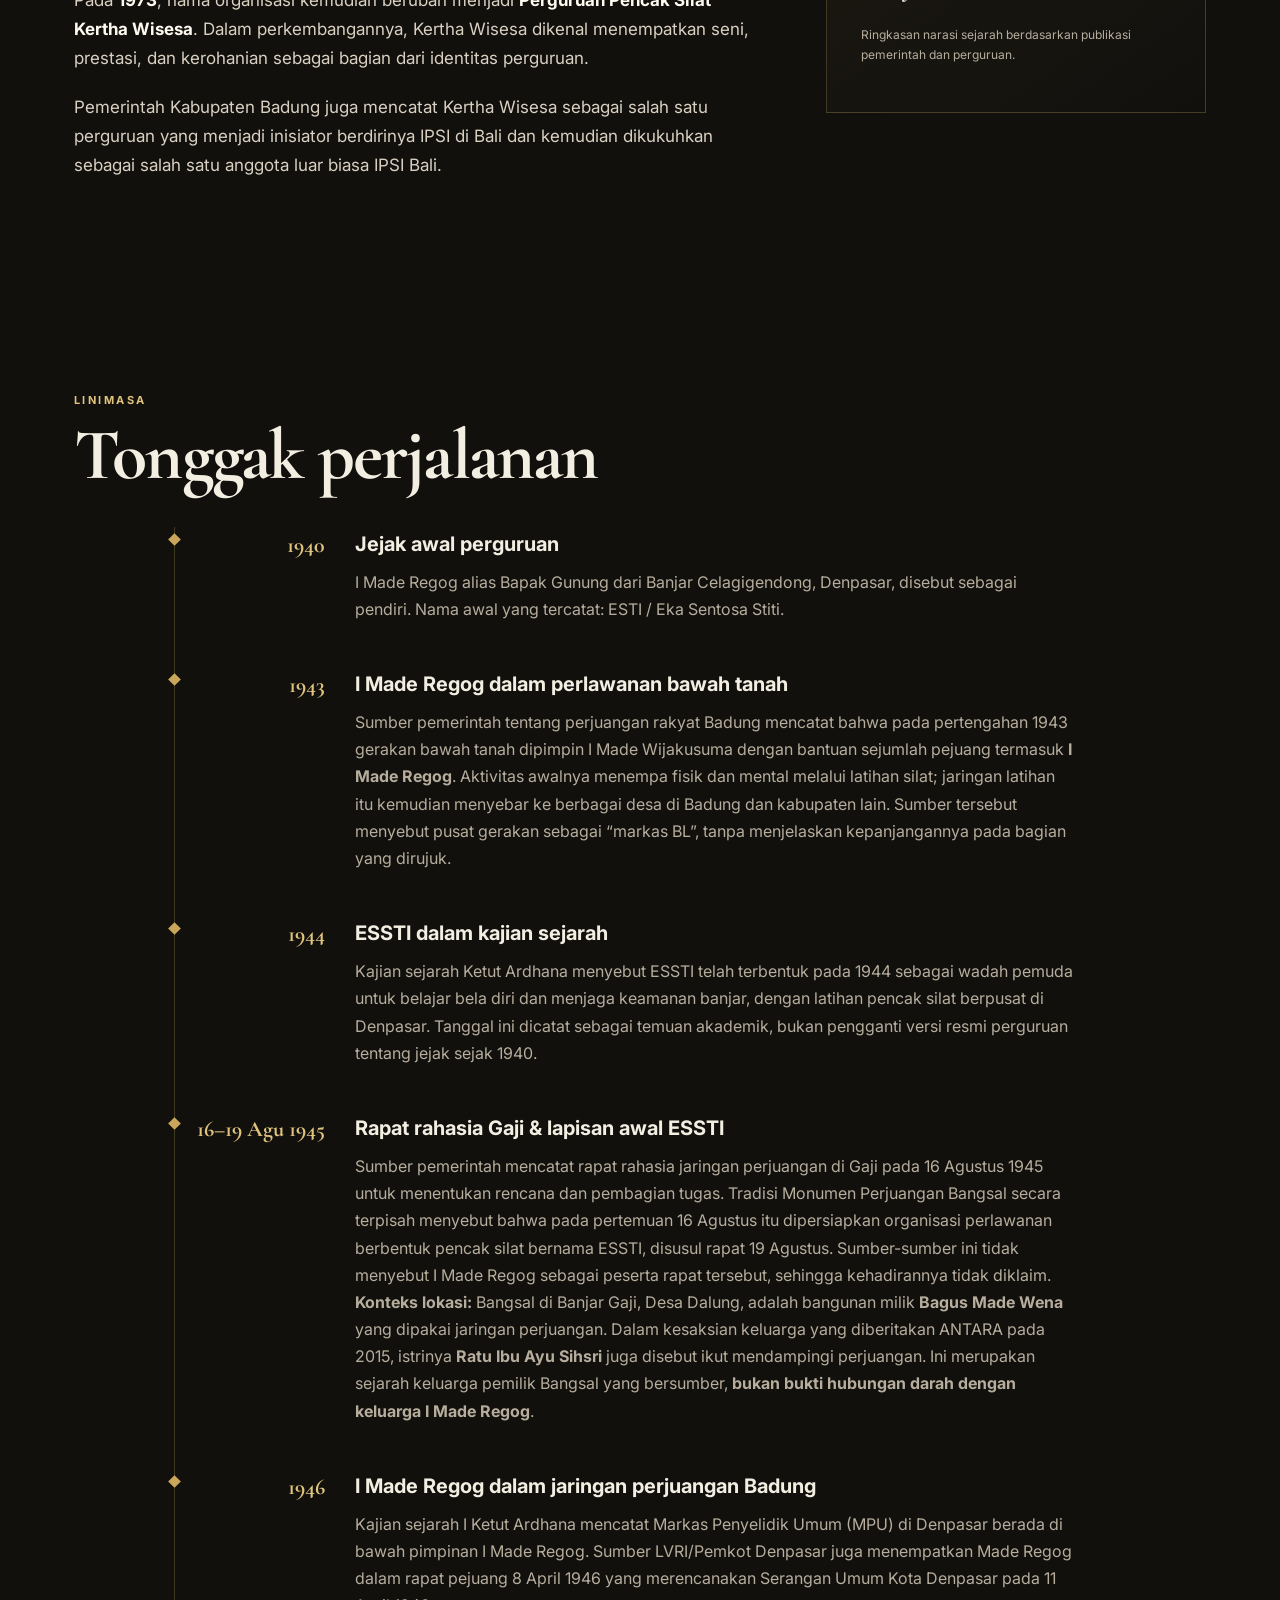
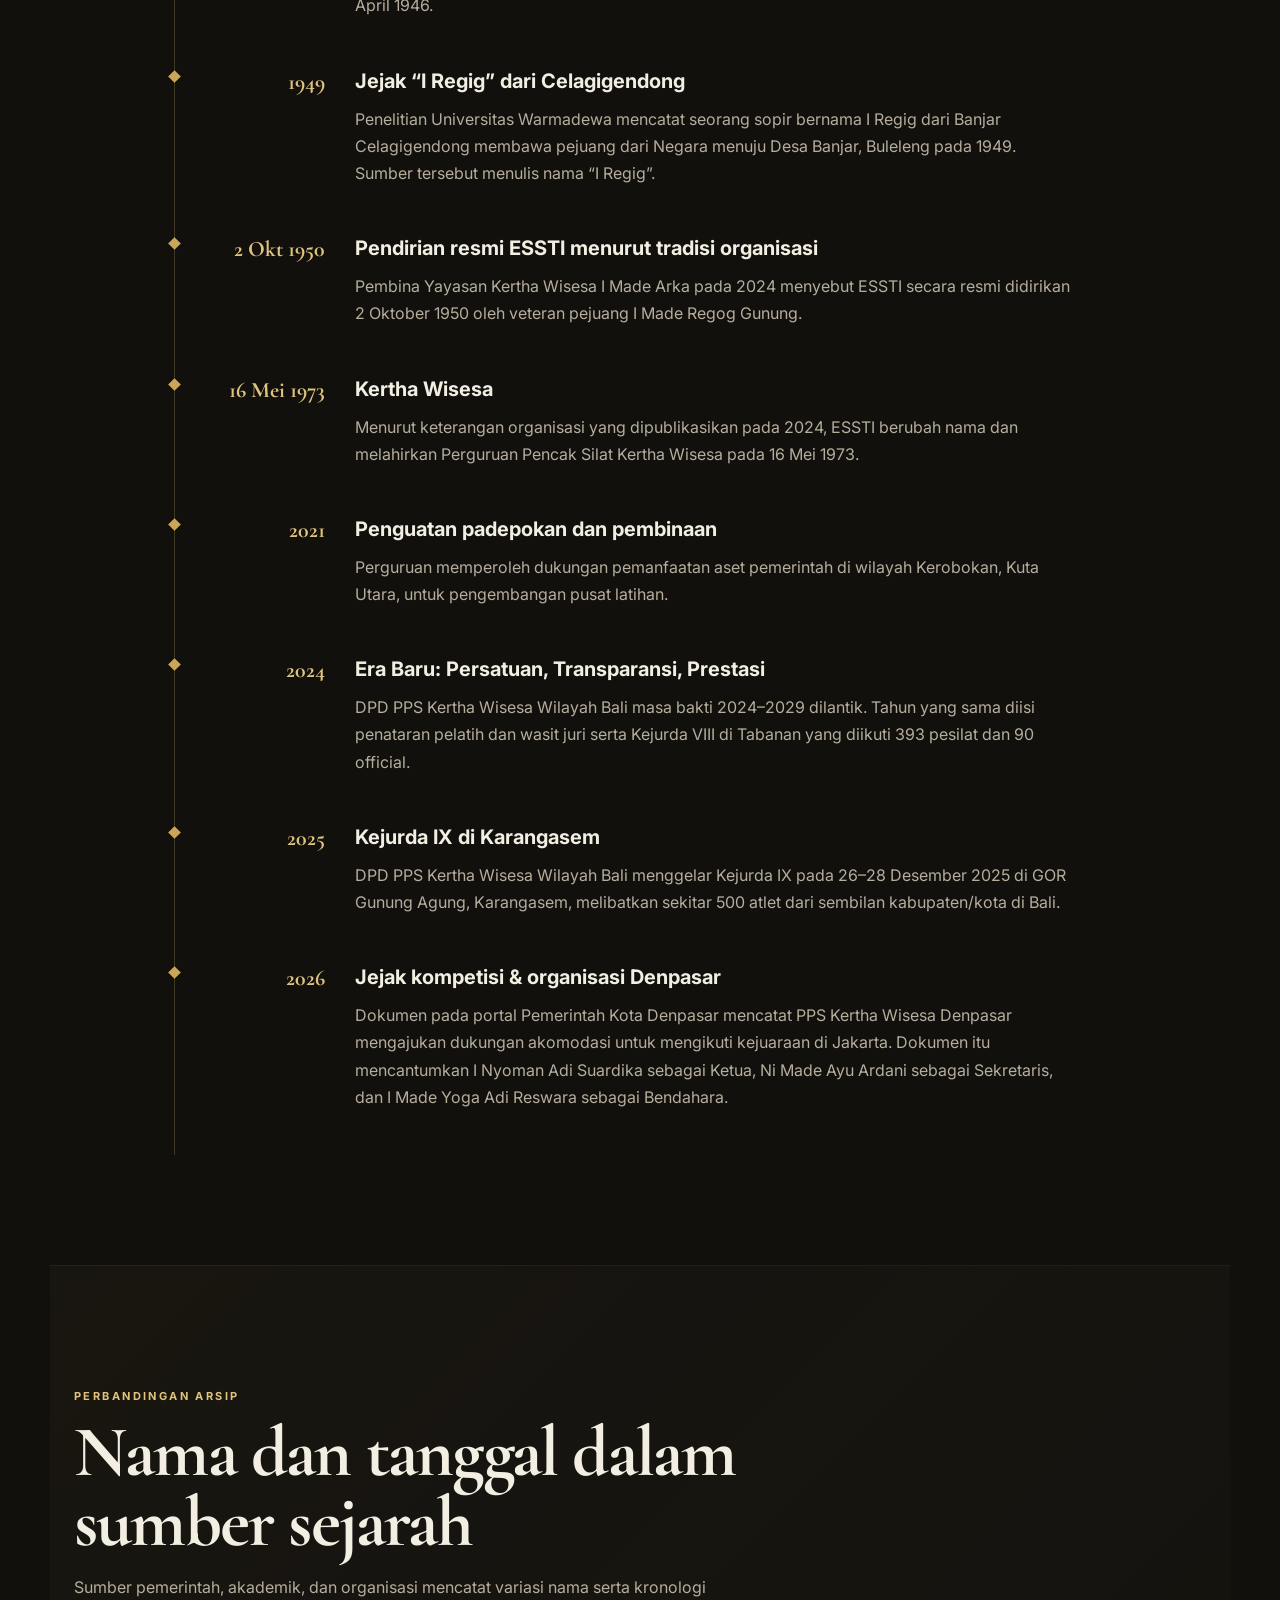
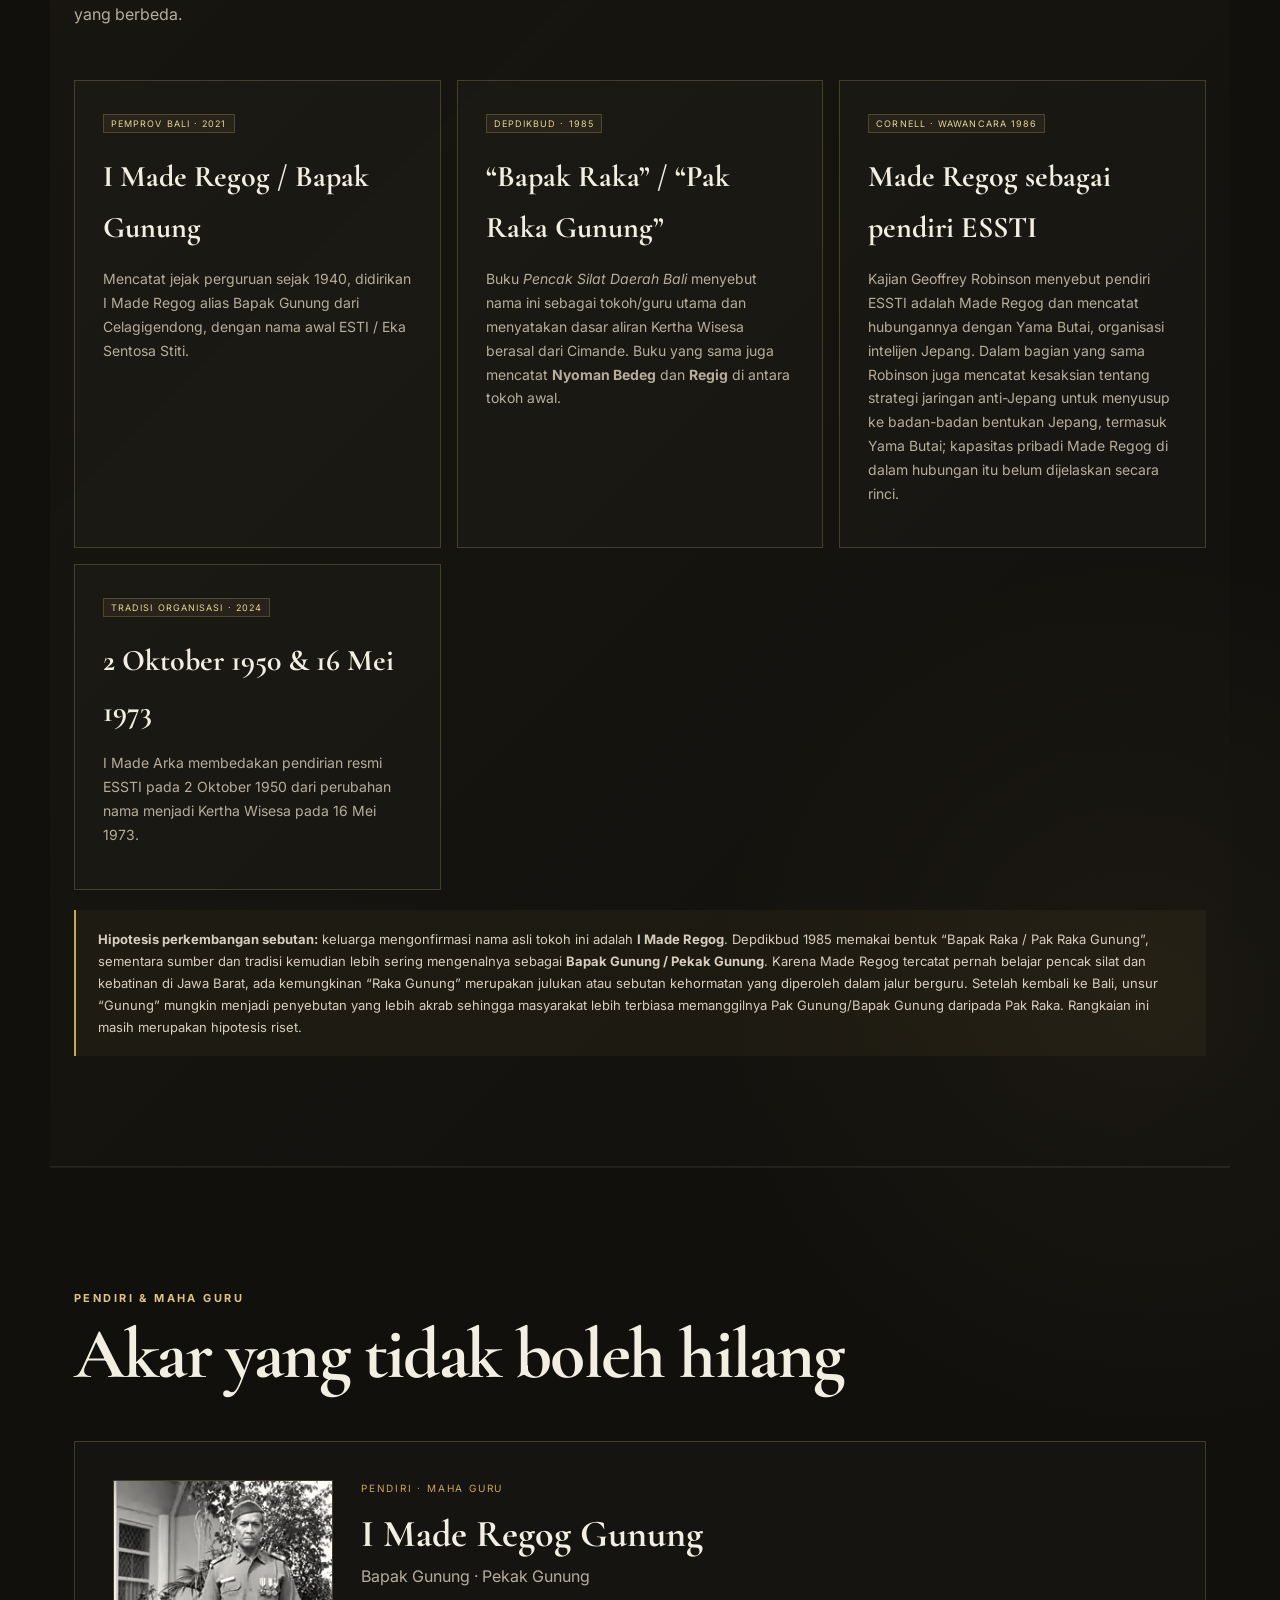
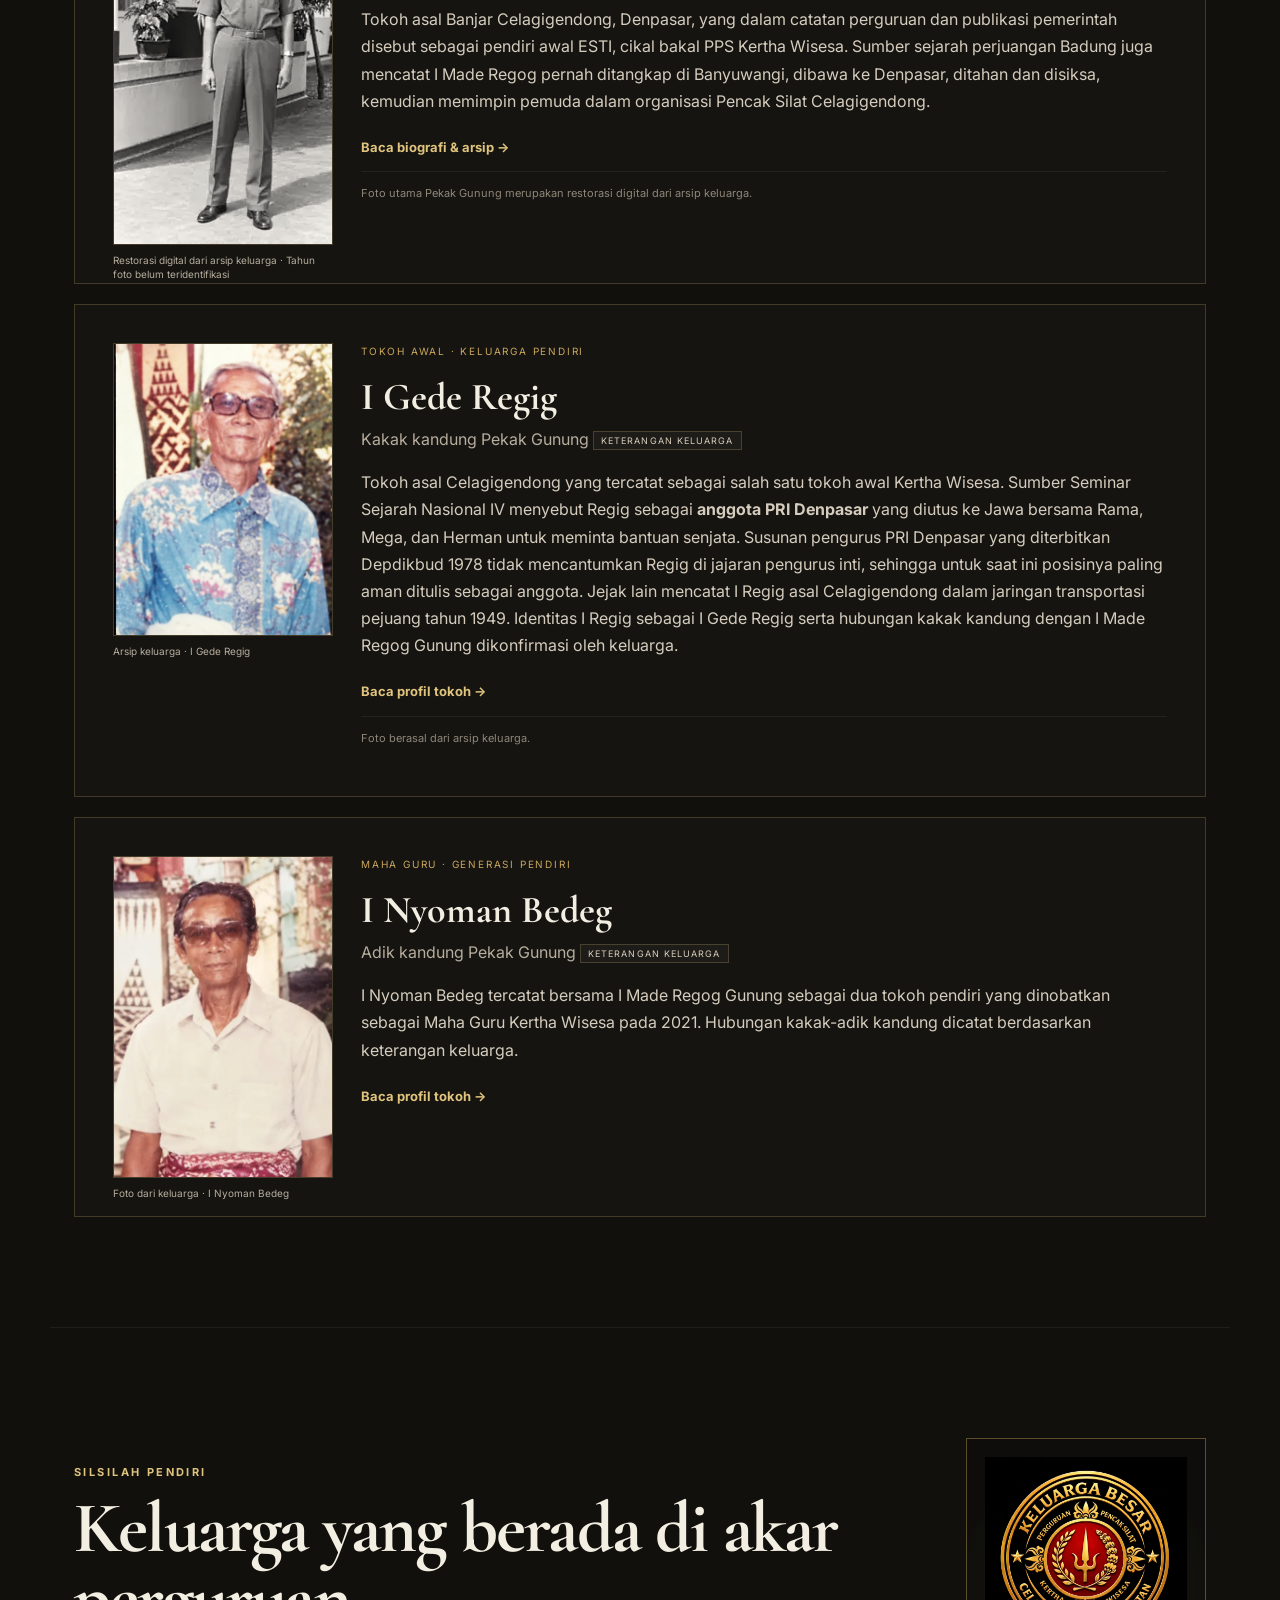
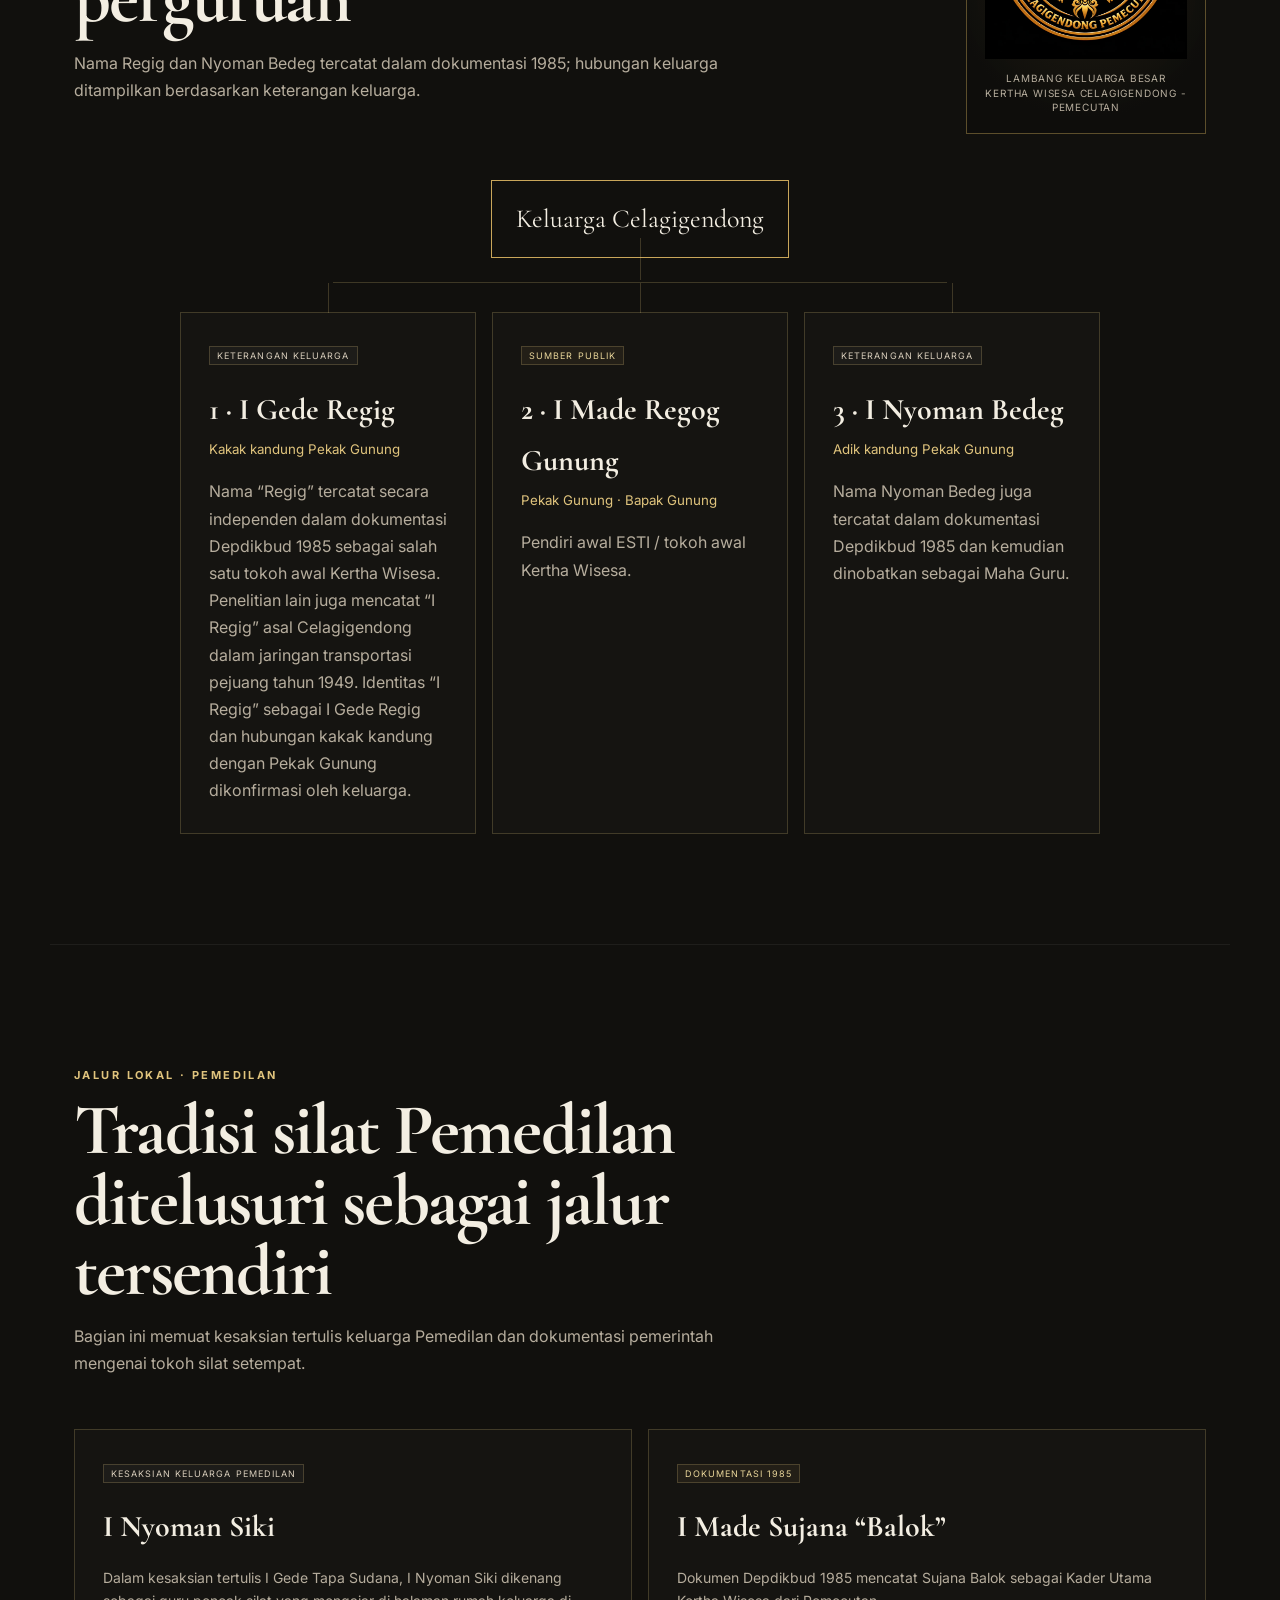
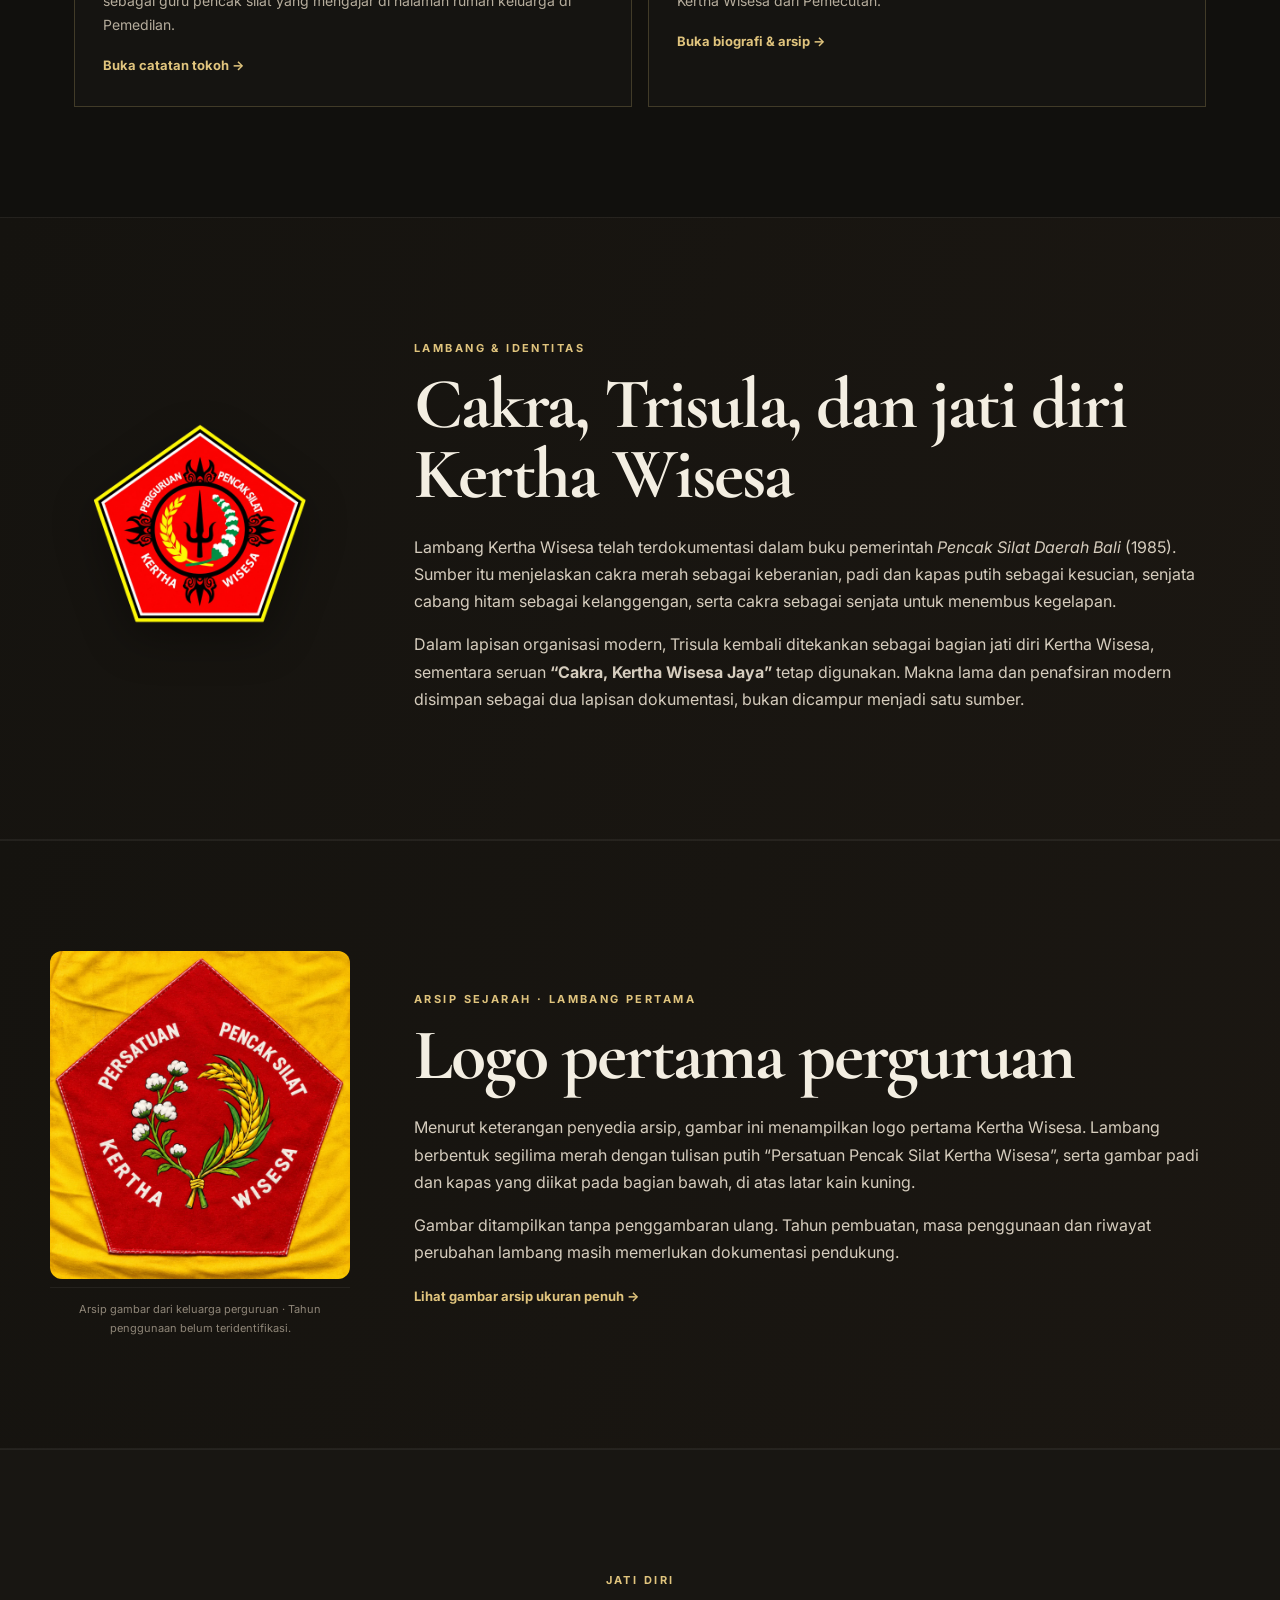
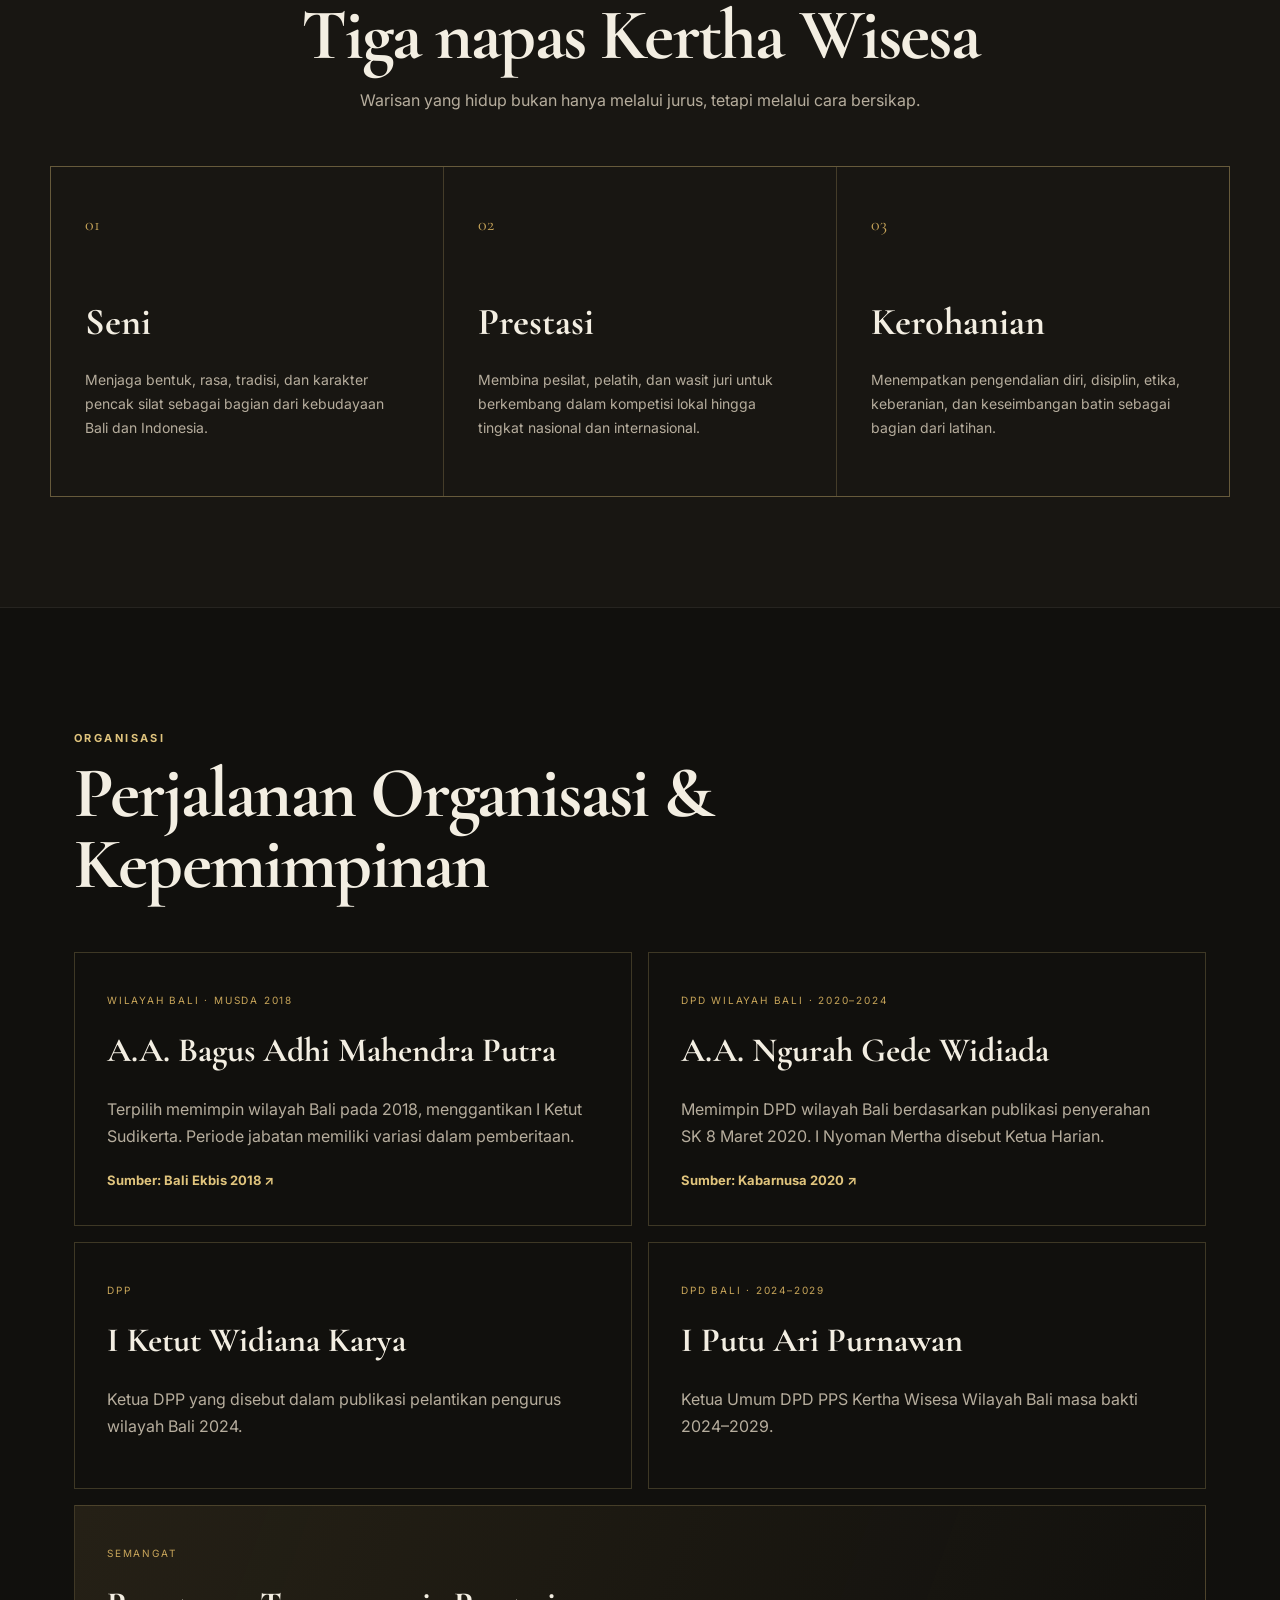
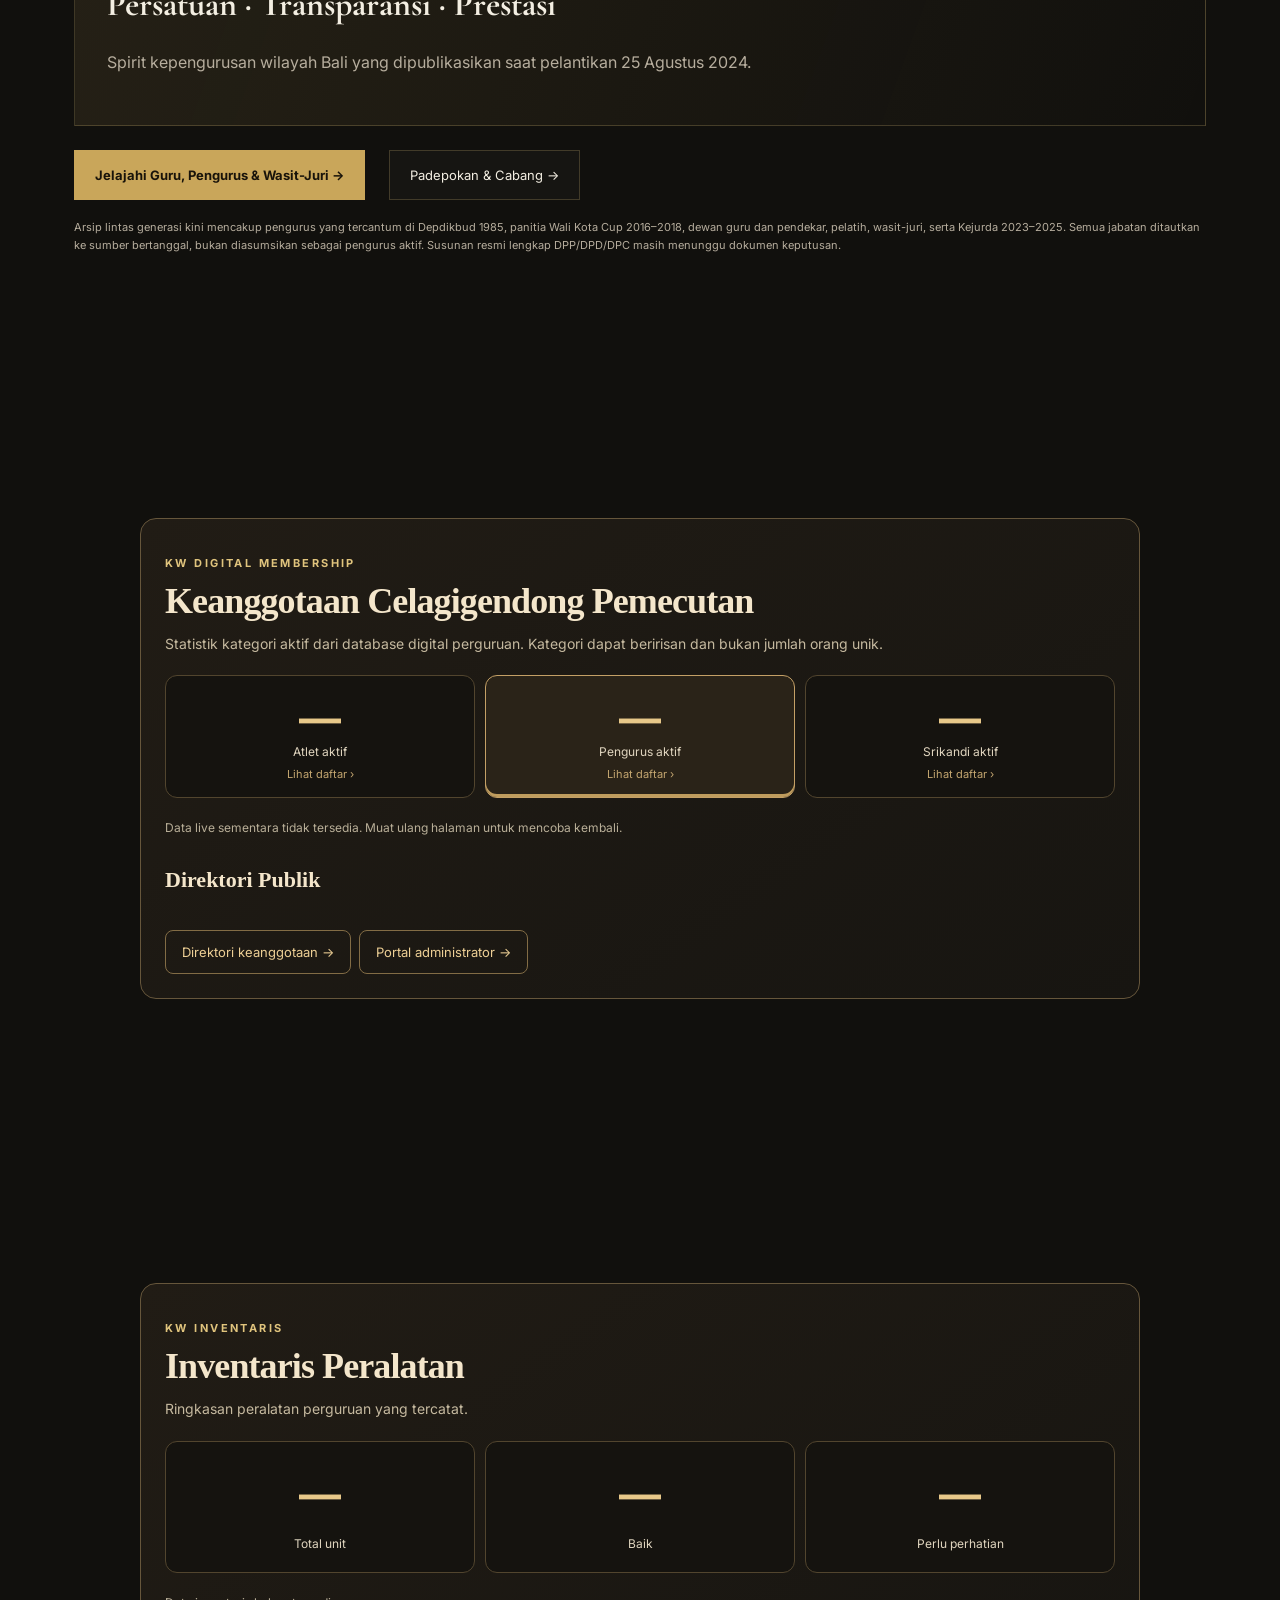
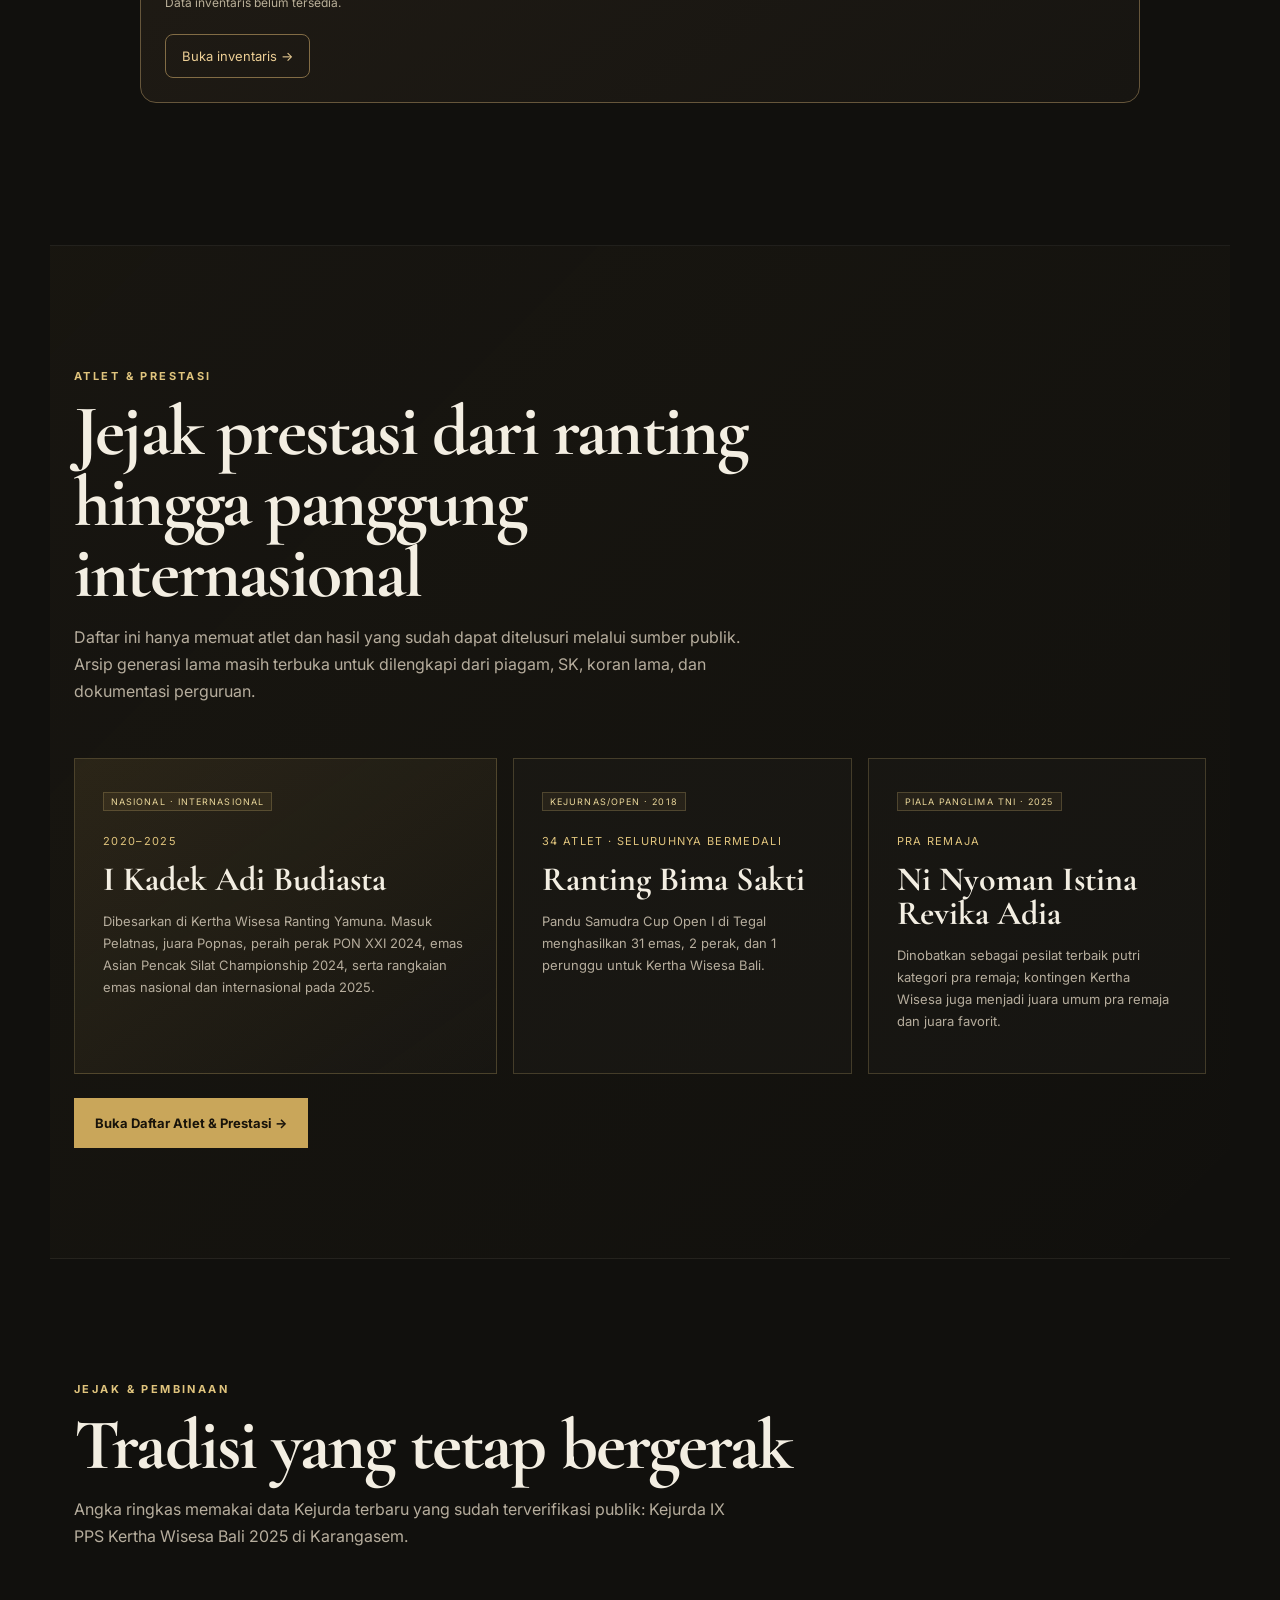
==== commit 799855c9: "Add KW equipment inventory dashboard and public summary" ====
--- a/index.html
+++ b/index.html
@@ -65,7 +65,7 @@
 
       <button class="menu-btn" id="menuBtn" type="button" aria-controls="nav" aria-label="Buka menu" aria-expanded="false">Menu</button>
 
-      <nav class="nav kw-grouped-nav" id="nav" aria-label="Navigasi utama"><details class="kw-nav-group"><summary>Sejarah<svg width="13" height="13" viewBox="0 0 16 16" fill="none" aria-hidden="true"><path d="m4 6 4 4 4-4" stroke="currentColor" stroke-width="1.5" stroke-linecap="round" stroke-linejoin="round"/></svg></summary><div class="kw-nav-panel"><a href="#sejarah">Sejarah</a><a href="#pendiri">Pendiri</a><a href="#silsilah">Silsilah</a><a href="#arsip-perbandingan">Perbandingan Arsip</a><a href="#logo-pertama">Logo Pertama</a><a href="#jejak">Jejak</a><a href="#sumber">Arsip</a></div></details><details class="kw-nav-group"><summary>Perguruan<svg width="13" height="13" viewBox="0 0 16 16" fill="none" aria-hidden="true"><path d="m4 6 4 4 4-4" stroke="currentColor" stroke-width="1.5" stroke-linecap="round" stroke-linejoin="round"/></svg></summary><div class="kw-nav-panel"><a href="#nilai">Jati Diri</a><a href="#organisasi">Organisasi</a><a href="jaringan.html">Jaringan</a><a href="pengurus-celagi-gendong-2026.html">Pengurus Celagigendong 2026</a><a href="#keanggotaan">Keanggotaan Digital</a></div></details><details class="kw-nav-group"><summary>Kegiatan<svg width="13" height="13" viewBox="0 0 16 16" fill="none" aria-hidden="true"><path d="m4 6 4 4 4-4" stroke="currentColor" stroke-width="1.5" stroke-linecap="round" stroke-linejoin="round"/></svg></summary><div class="kw-nav-panel"><a href="#atlet">Atlet</a><a href="galeri.html">Galeri Kegiatan</a></div></details><a class="kw-nav-donate" href="/transparansi.html">Donasi <span class="kw-nav-extra">– Sahabat KW</span></a></nav>
+      <nav class="nav kw-grouped-nav" id="nav" aria-label="Navigasi utama"><details class="kw-nav-group"><summary>Sejarah<svg width="13" height="13" viewBox="0 0 16 16" fill="none" aria-hidden="true"><path d="m4 6 4 4 4-4" stroke="currentColor" stroke-width="1.5" stroke-linecap="round" stroke-linejoin="round"/></svg></summary><div class="kw-nav-panel"><a href="#sejarah">Sejarah</a><a href="#pendiri">Pendiri</a><a href="#silsilah">Silsilah</a><a href="#arsip-perbandingan">Perbandingan Arsip</a><a href="#logo-pertama">Logo Pertama</a><a href="#jejak">Jejak</a><a href="#sumber">Arsip</a></div></details><details class="kw-nav-group"><summary>Perguruan<svg width="13" height="13" viewBox="0 0 16 16" fill="none" aria-hidden="true"><path d="m4 6 4 4 4-4" stroke="currentColor" stroke-width="1.5" stroke-linecap="round" stroke-linejoin="round"/></svg></summary><div class="kw-nav-panel"><a href="#nilai">Jati Diri</a><a href="#organisasi">Organisasi</a><a href="jaringan.html">Jaringan</a><a href="pengurus-celagi-gendong-2026.html">Pengurus Celagigendong 2026</a><a href="#keanggotaan">Keanggotaan Digital</a><a href="/inventaris.html">Inventaris Peralatan</a></div></details><details class="kw-nav-group"><summary>Kegiatan<svg width="13" height="13" viewBox="0 0 16 16" fill="none" aria-hidden="true"><path d="m4 6 4 4 4-4" stroke="currentColor" stroke-width="1.5" stroke-linecap="round" stroke-linejoin="round"/></svg></summary><div class="kw-nav-panel"><a href="#atlet">Atlet</a><a href="galeri.html">Galeri Kegiatan</a><a href="galeri.html#instagram-kw">Instagram KW</a></div></details><a class="kw-nav-donate" href="/transparansi.html">Donasi <span class="kw-nav-extra">– Sahabat KW</span></a></nav>
     </div>
   </header>
 
@@ -517,7 +517,7 @@
     </section>
 
 
-    <section id="keanggotaan" class="section"><div class="kw-live" data-kw-live><p class="kicker">KW Digital Membership</p><h2>Keanggotaan Celagigendong Pemecutan</h2><p class="kw-live-sub">Statistik kategori aktif dari database digital perguruan. Kategori dapat beririsan dan bukan jumlah orang unik.</p><div class="kw-live-stats"><div class="kw-live-stat"><strong data-kw-count="athletes">—</strong><span>Atlet aktif</span></div><div class="kw-live-stat"><strong data-kw-count="officers">—</strong><span>Pengurus aktif</span></div><div class="kw-live-stat"><strong data-kw-count="srikandi">—</strong><span>Srikandi aktif</span></div></div><p class="kw-live-status" data-kw-status aria-live="polite">Memuat data keanggotaan...</p><a class="kw-live-link" href="pengurus-celagi-gendong-2026.html#pengurus-aktif">Direktori keanggotaan →</a><a class="kw-live-link" href="https://memberkw.nadmo.id/">Portal administrator →</a></div></section>
+    <section id="keanggotaan" class="section"><div class="kw-live" data-kw-live><p class="kicker">KW Digital Membership</p><h2>Keanggotaan Celagigendong Pemecutan</h2><p class="kw-live-sub">Statistik kategori aktif dari database digital perguruan. Kategori dapat beririsan dan bukan jumlah orang unik.</p><div class="kw-live-stats"><div class="kw-live-stat"><strong data-kw-count="athletes">—</strong><span>Atlet aktif</span></div><div class="kw-live-stat"><strong data-kw-count="officers">—</strong><span>Pengurus aktif</span></div><div class="kw-live-stat"><strong data-kw-count="srikandi">—</strong><span>Srikandi aktif</span></div></div><p class="kw-live-status" data-kw-status aria-live="polite">Memuat data keanggotaan...</p><a class="kw-live-link" href="pengurus-celagi-gendong-2026.html#pengurus-aktif">Direktori keanggotaan →</a><a class="kw-live-link" href="https://memberkw.nadmo.id/">Portal administrator →</a></div></section><section id="inventaris" class="section"><div class="kw-live"><p class="kicker">KW Inventaris</p><h2>Inventaris Peralatan</h2><p class="kw-live-sub">Ringkasan peralatan perguruan yang tercatat.</p><div class="kw-live-stats"><div class="kw-live-stat"><strong id="inv-total">—</strong><span>Total unit</span></div><div class="kw-live-stat"><strong id="inv-good">—</strong><span>Baik</span></div><div class="kw-live-stat"><strong id="inv-care">—</strong><span>Perlu perhatian</span></div></div><p id="inv-status" class="kw-live-status" aria-live="polite">Memuat inventaris...</p><a class="kw-live-link" href="/inventaris.html">Buka inventaris →</a></div></section><script defer src="/inventaris-sync.js"></script>
 <section class="section athlete-teaser" id="atlet">
       <div class="section-head">
         <p class="kicker">Atlet & Prestasi</p>
@@ -727,6 +727,6 @@
 #nadmo-discord-cs svg{width:17px;height:17px;flex:none;fill:currentColor}
 @media(max-width:480px){#nadmo-discord-cs{left:12px;bottom:calc(12px + env(safe-area-inset-bottom,0px));padding:10px 13px;font-size:12px}}
 </style>
-<a id="nadmo-discord-cs" href="https://discord.gg/kUB5FKu3AK" target="_blank" rel="noopener noreferrer" aria-label="Customer Service via Discord" title="Customer Service via Discord"><svg viewBox="0 0 24 24" aria-hidden="true"><path d="M19.73 5.04a19.78 19.78 0 0 0-4.9-1.52l-.6 1.22a18.2 18.2 0 0 0-4.45 0l-.6-1.22a19.92 19.92 0 0 0-4.9 1.52C1.18 9.67.35 14.18.78 18.63a19.8 19.8 0 0 0 6 3.02l1.3-2.14c-.71-.27-1.4-.6-2.04-.98l.5-.4c3.91 1.84 8.2 1.84 12.08 0l.5.4c-.64.39-1.32.72-2.04.99l1.3 2.13a19.8 19.8 0 0 0 6-3.02c.5-5.16-.86-9.63-4.65-13.59ZM8.35 15.95c-1.17 0-2.13-1.07-2.13-2.38s.94-2.4 2.13-2.4c1.2 0 2.15 1.08 2.13 2.4 0 1.31-.94 2.38-2.13 2.38Zm7.3 0c-1.17 0-2.13-1.07-2.13-2.38s.94-2.4 2.13-2.4c1.19 0 2.15 1.08 2.13 2.4 0 1.31-.94 2.38-2.13 2.38Z" transform="translate(0 -1) scale(.96)"/></svg><span>CS Discord</span></a>
+<a id="nadmo-discord-cs" href="https://discord.gg/qfcbBQMjs" target="_blank" rel="noopener noreferrer" aria-label="Customer Service via Discord" title="Customer Service via Discord"><svg viewBox="0 0 24 24" aria-hidden="true"><path d="M19.73 5.04a19.78 19.78 0 0 0-4.9-1.52l-.6 1.22a18.2 18.2 0 0 0-4.45 0l-.6-1.22a19.92 19.92 0 0 0-4.9 1.52C1.18 9.67.35 14.18.78 18.63a19.8 19.8 0 0 0 6 3.02l1.3-2.14c-.71-.27-1.4-.6-2.04-.98l.5-.4c3.91 1.84 8.2 1.84 12.08 0l.5.4c-.64.39-1.32.72-2.04.99l1.3 2.13a19.8 19.8 0 0 0 6-3.02c.5-5.16-.86-9.63-4.65-13.59ZM8.35 15.95c-1.17 0-2.13-1.07-2.13-2.38s.94-2.4 2.13-2.4c1.2 0 2.15 1.08 2.13 2.4 0 1.31-.94 2.38-2.13 2.38Zm7.3 0c-1.17 0-2.13-1.07-2.13-2.38s.94-2.4 2.13-2.4c1.19 0 2.15 1.08 2.13 2.4 0 1.31-.94 2.38-2.13 2.38Z" transform="translate(0 -1) scale(.96)"/></svg><span>CS Discord</span></a>
 </body>
 </html>
